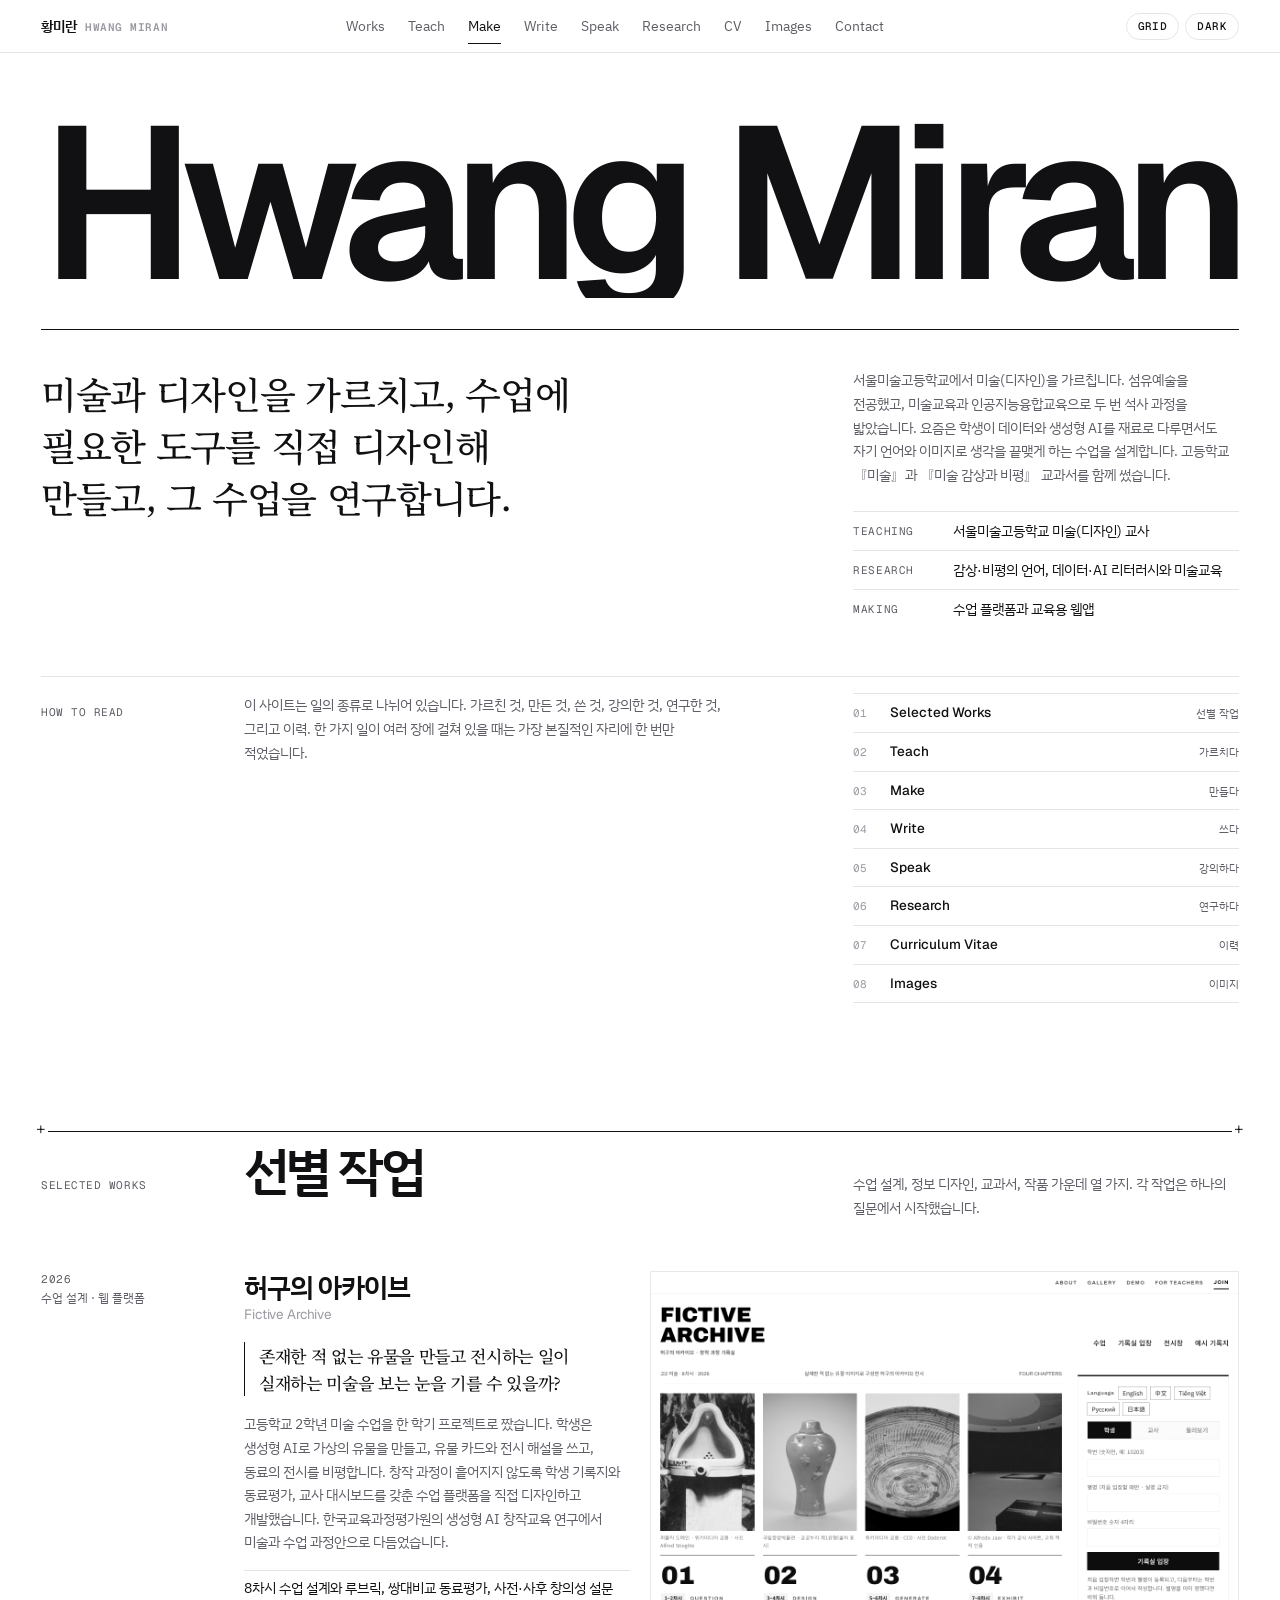
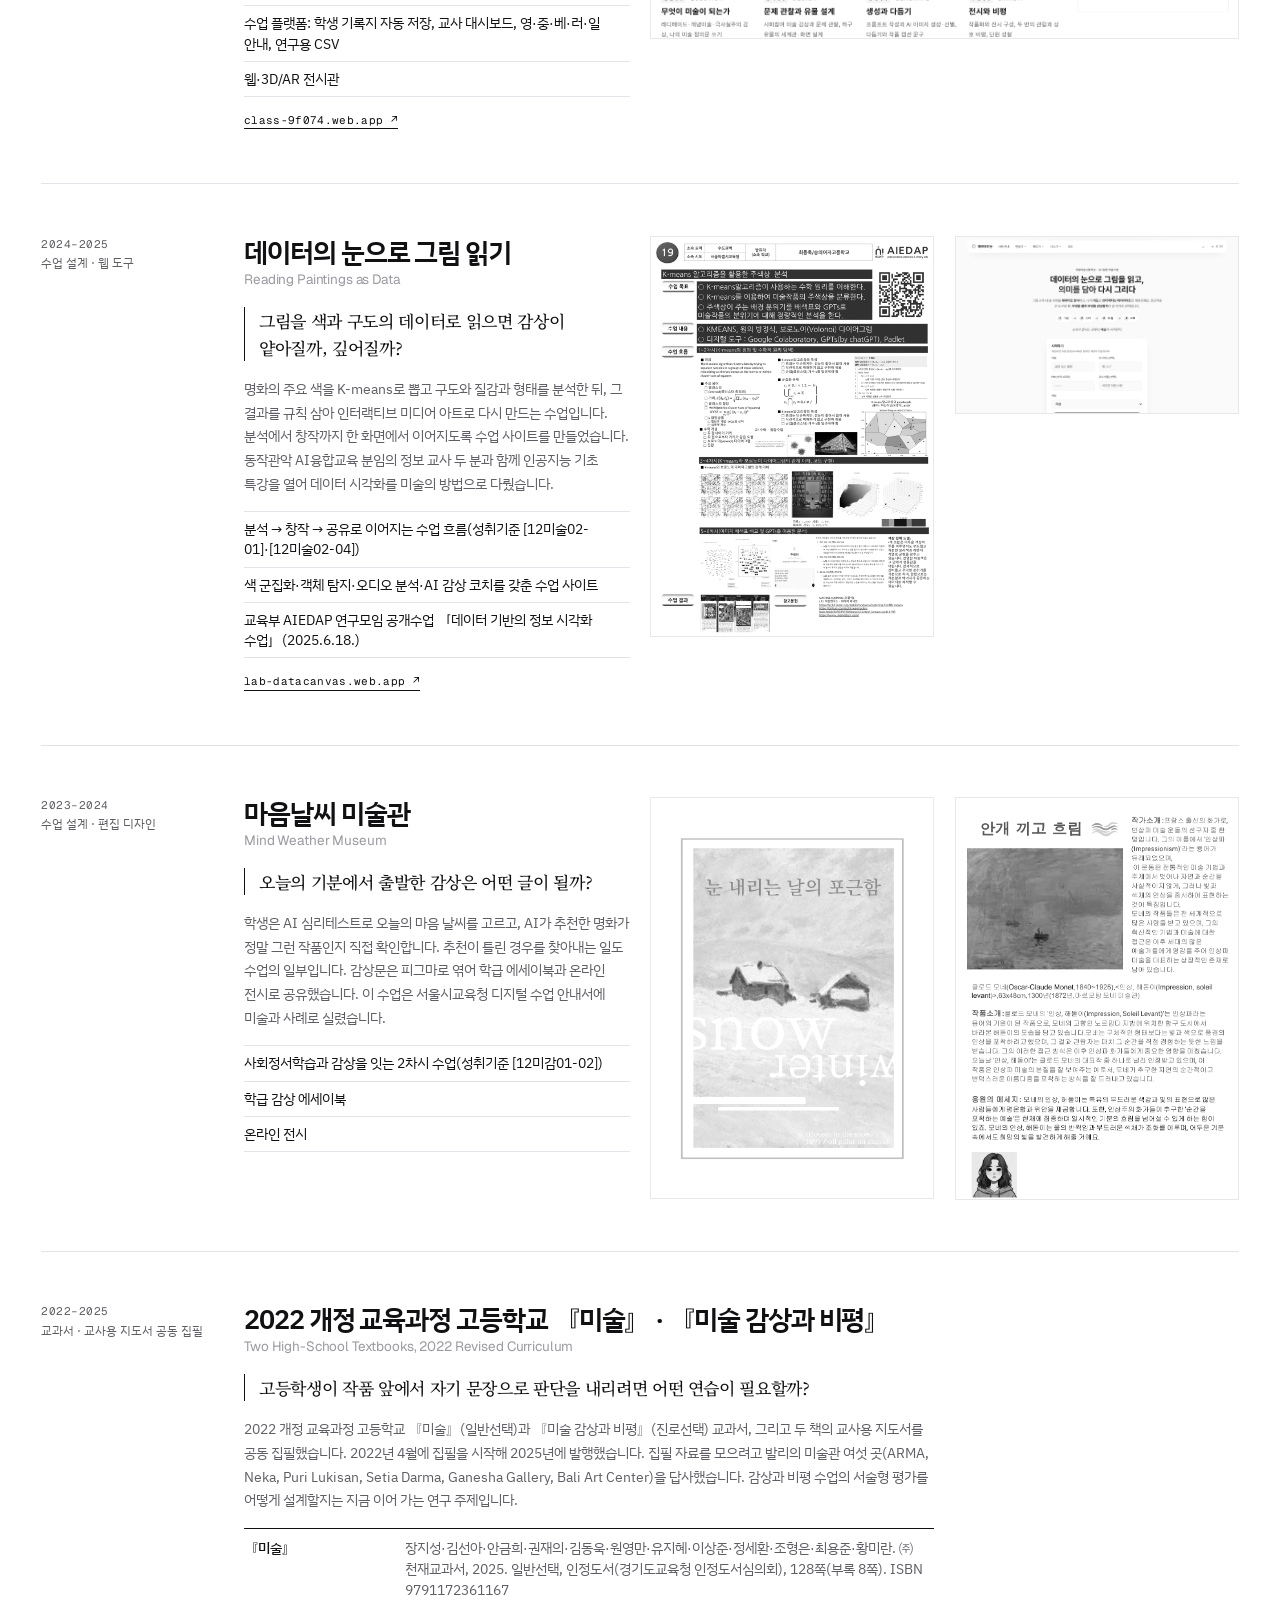
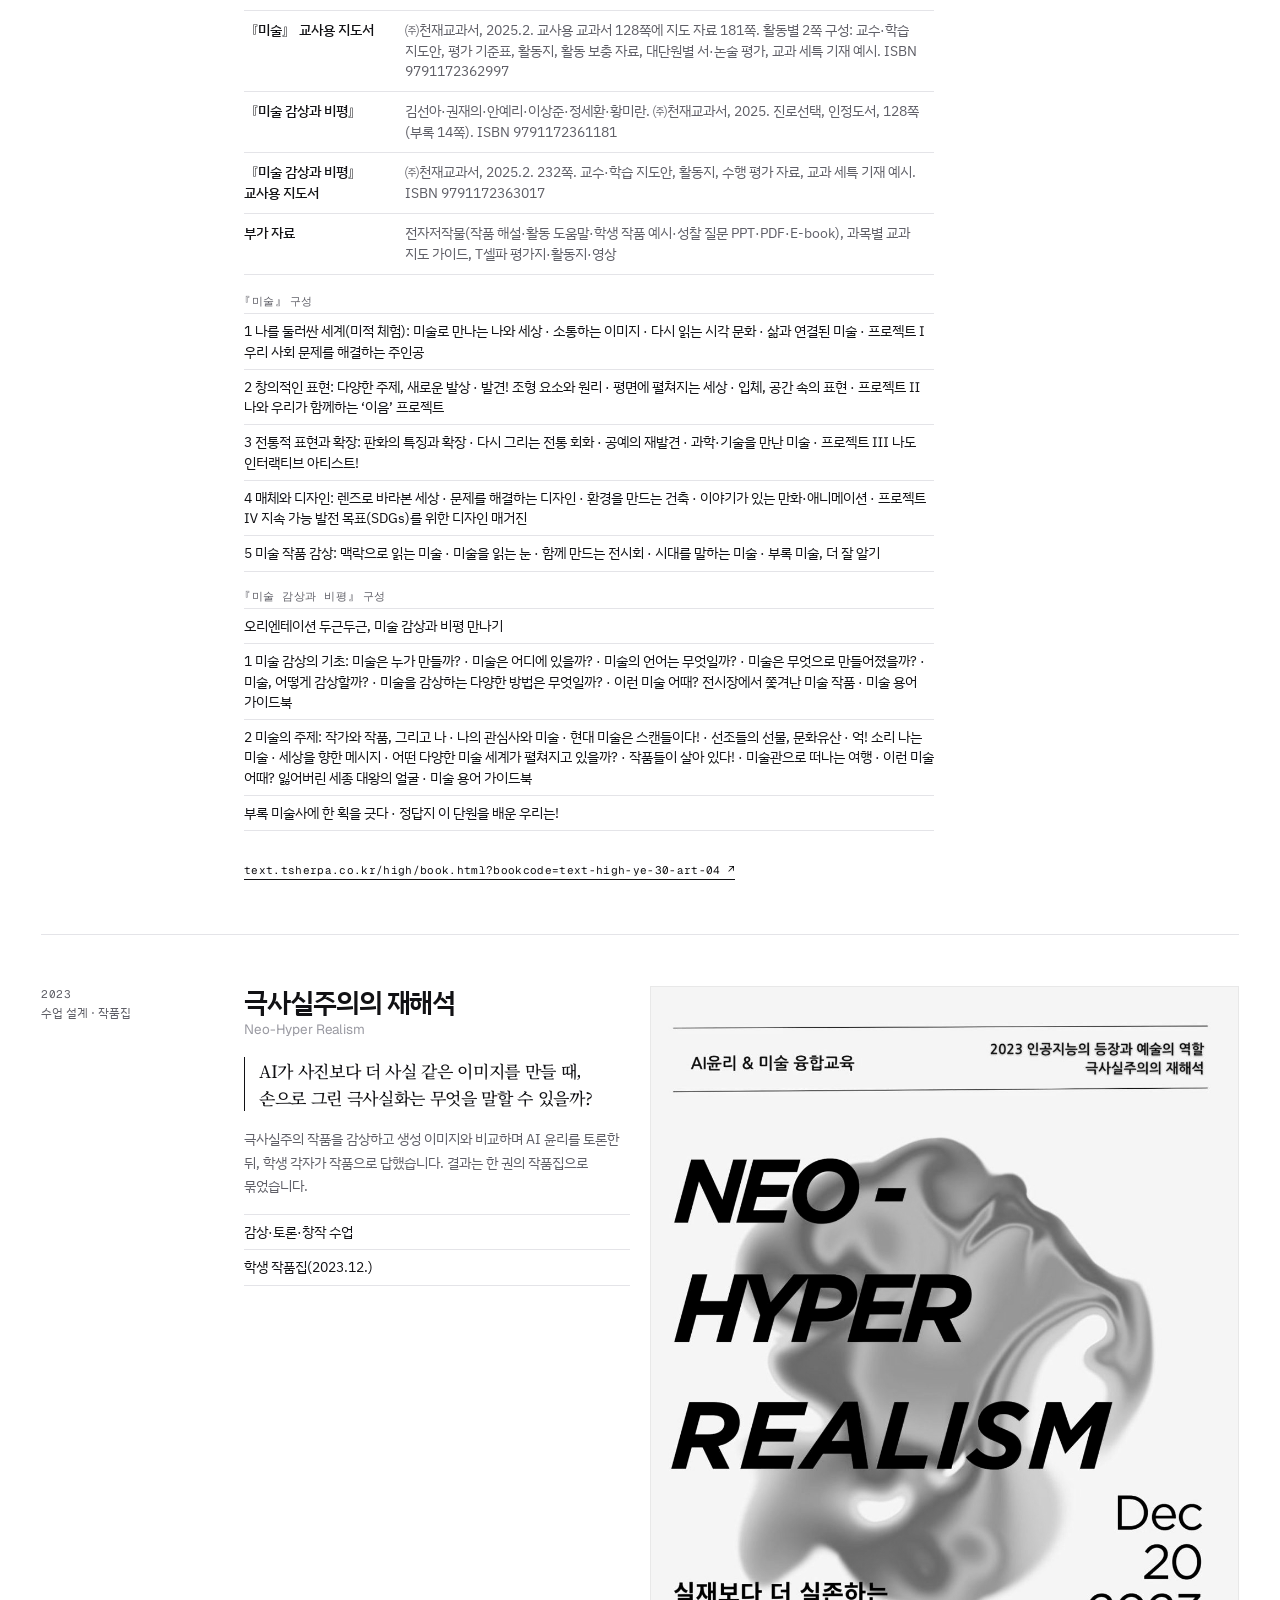
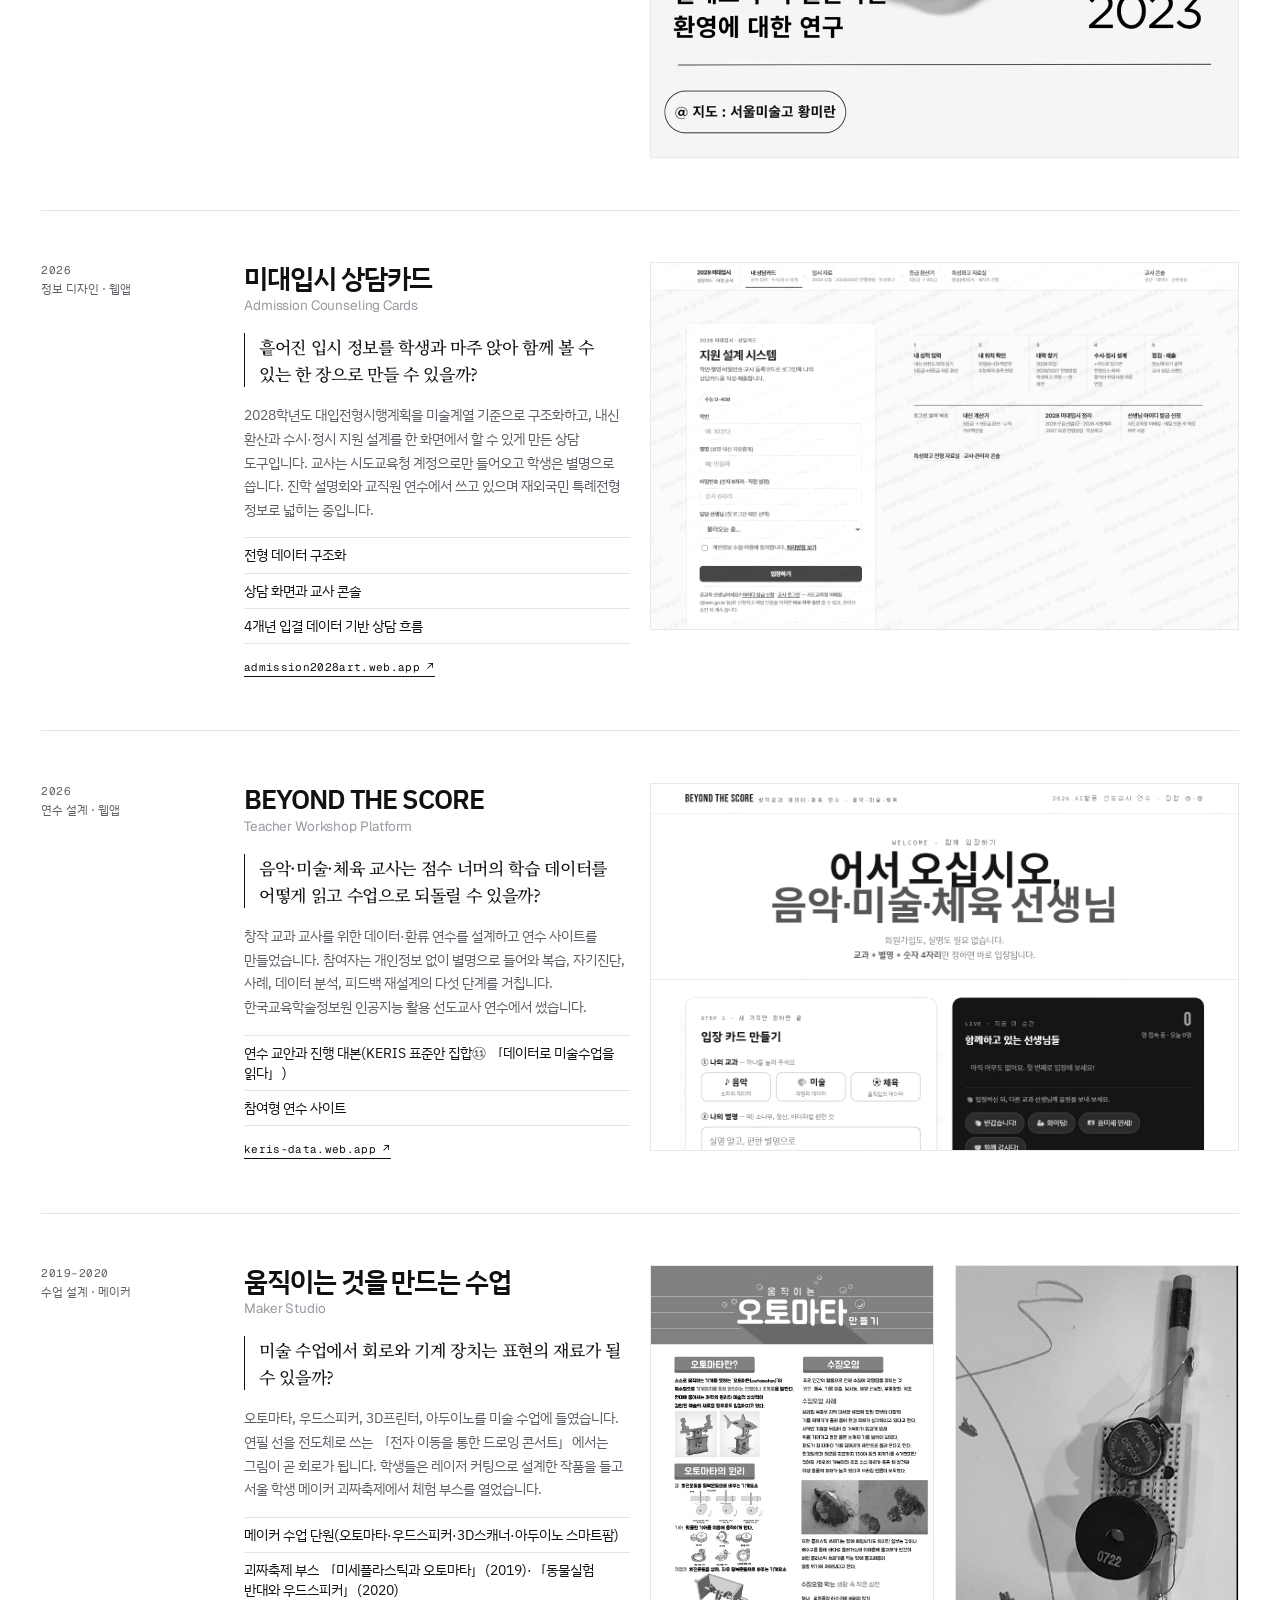
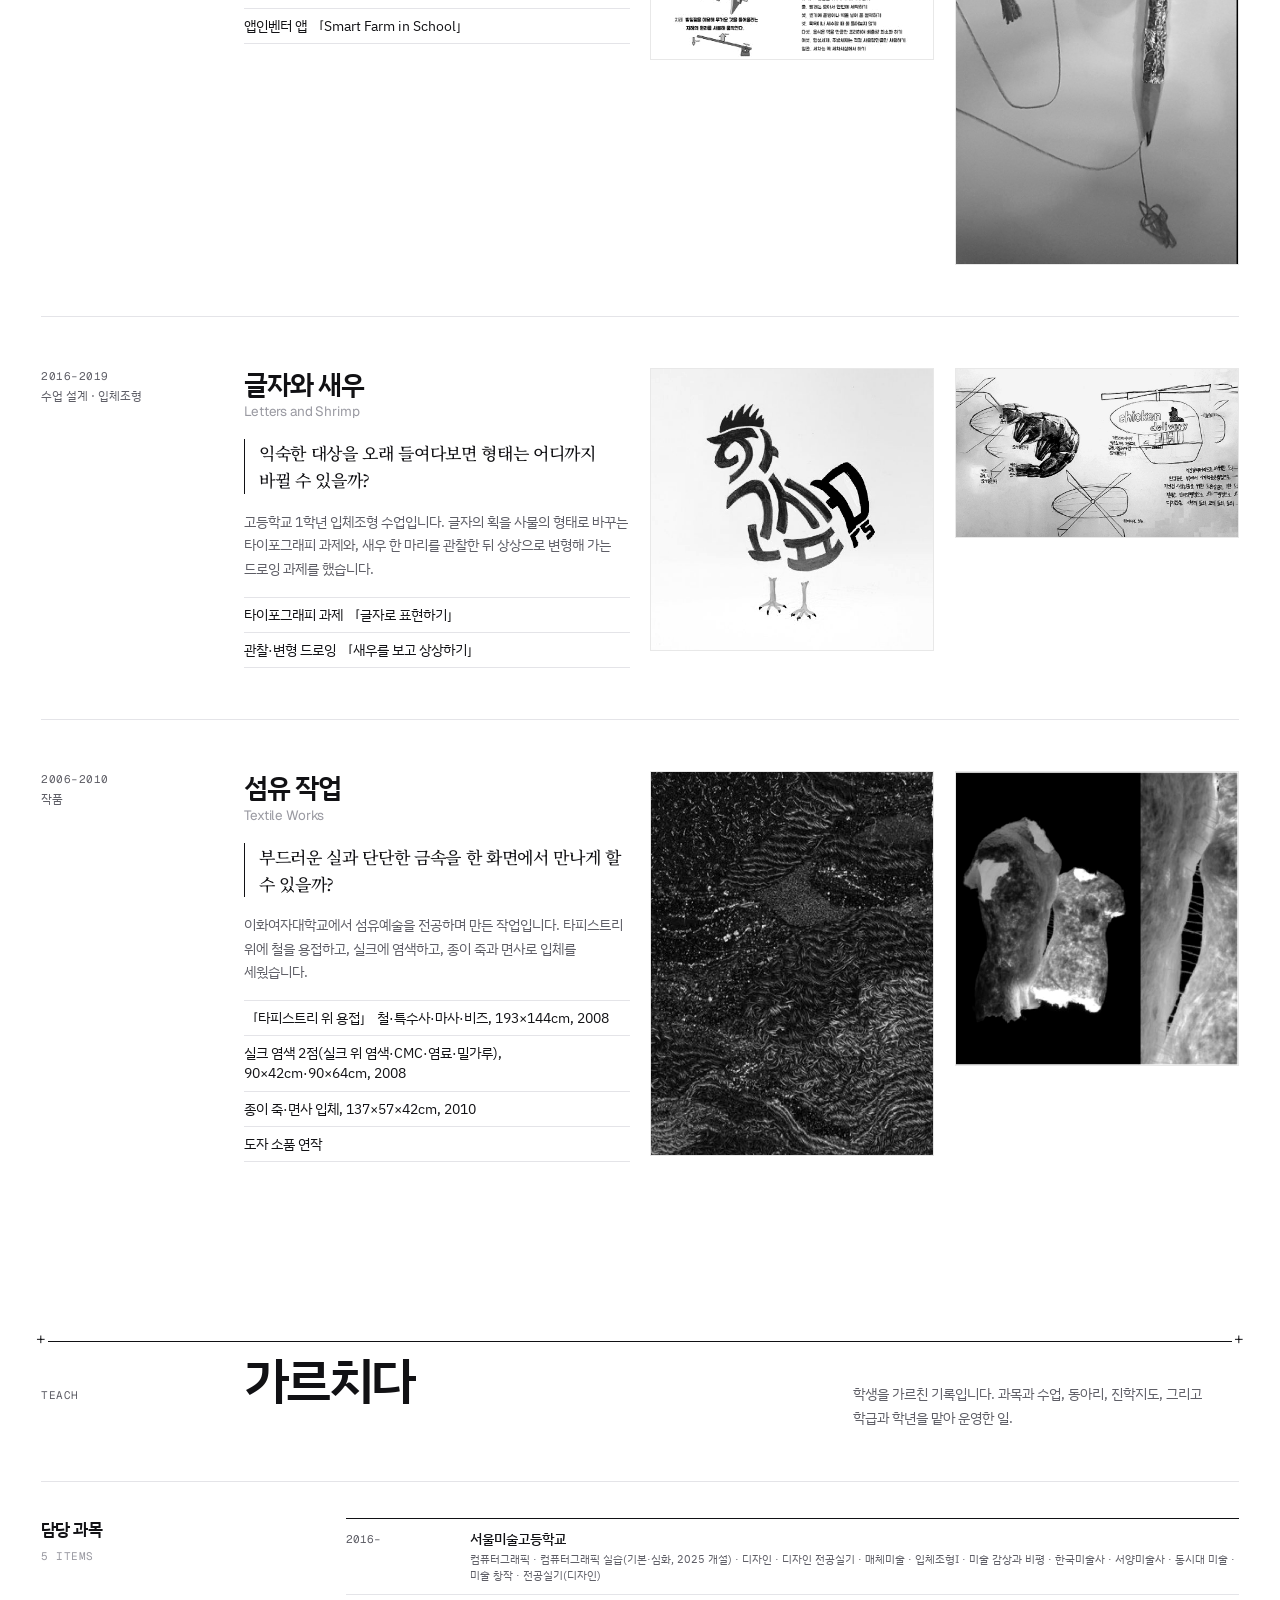
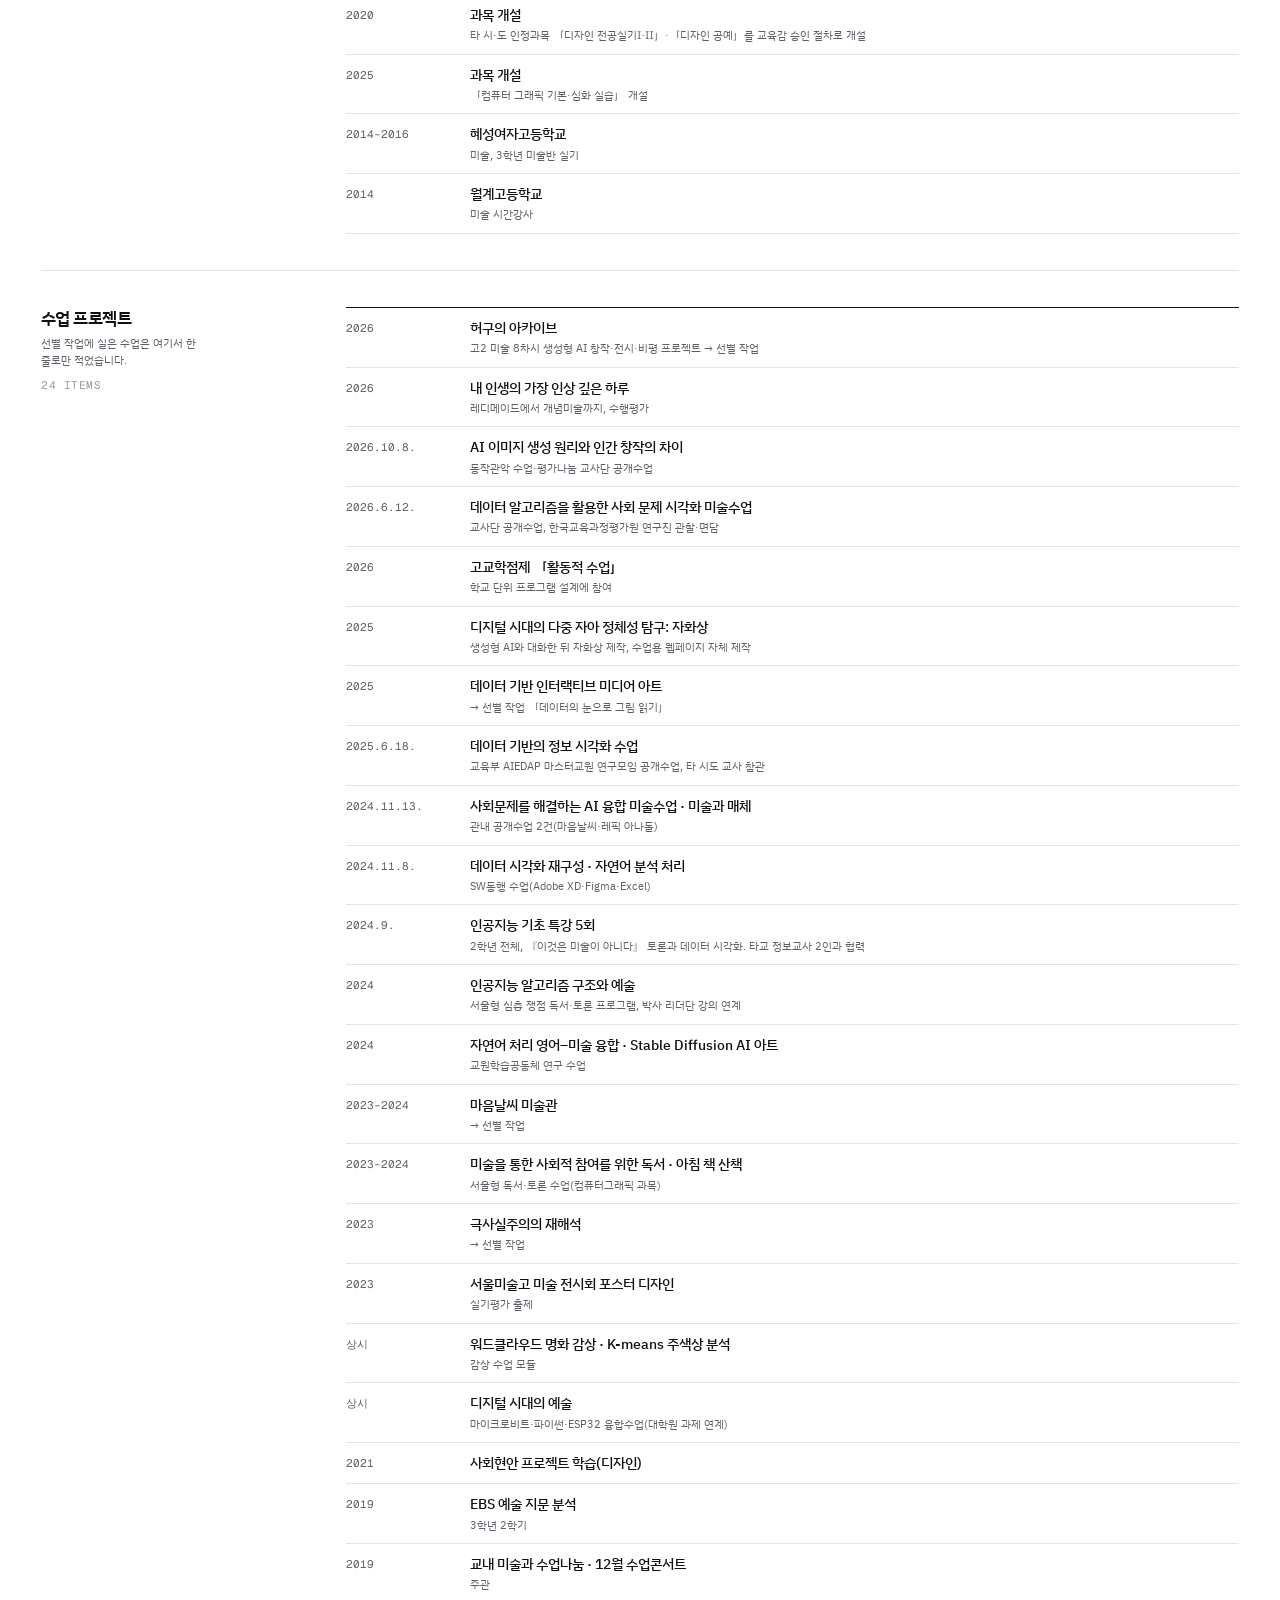
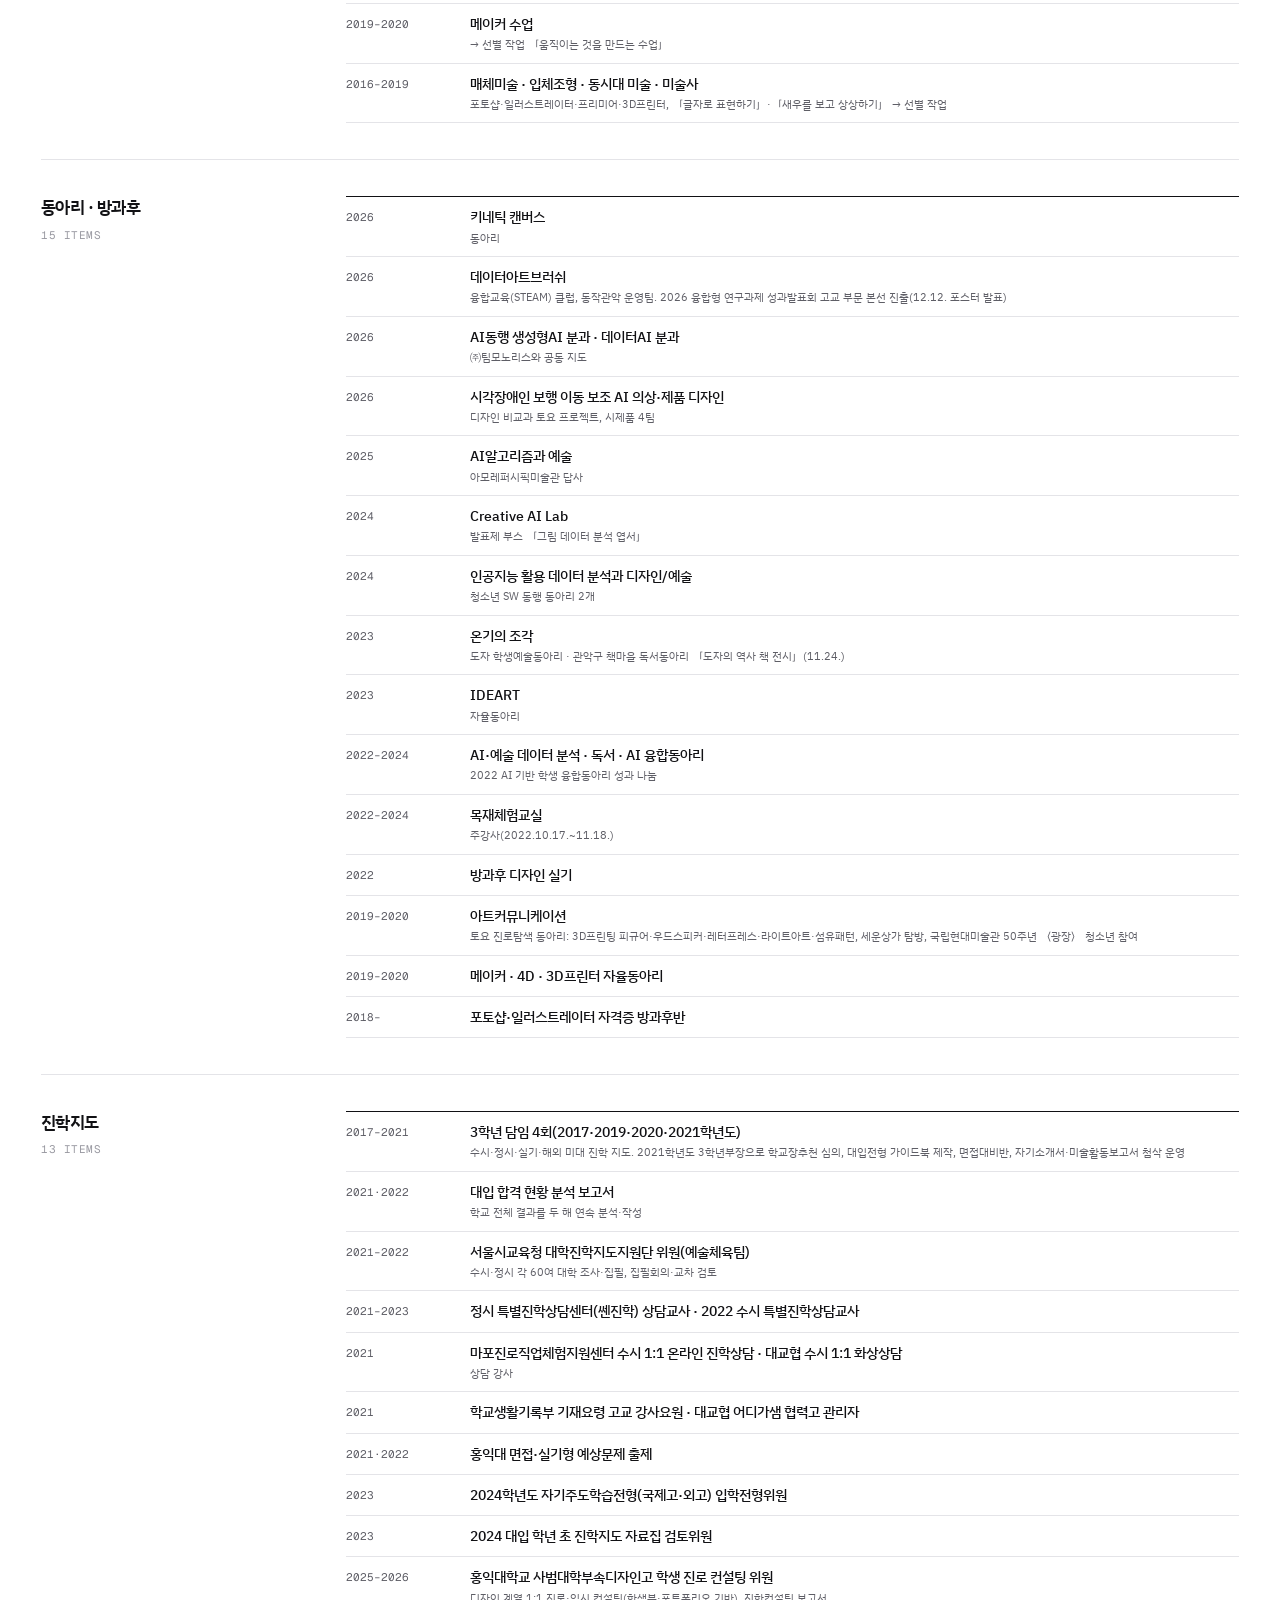
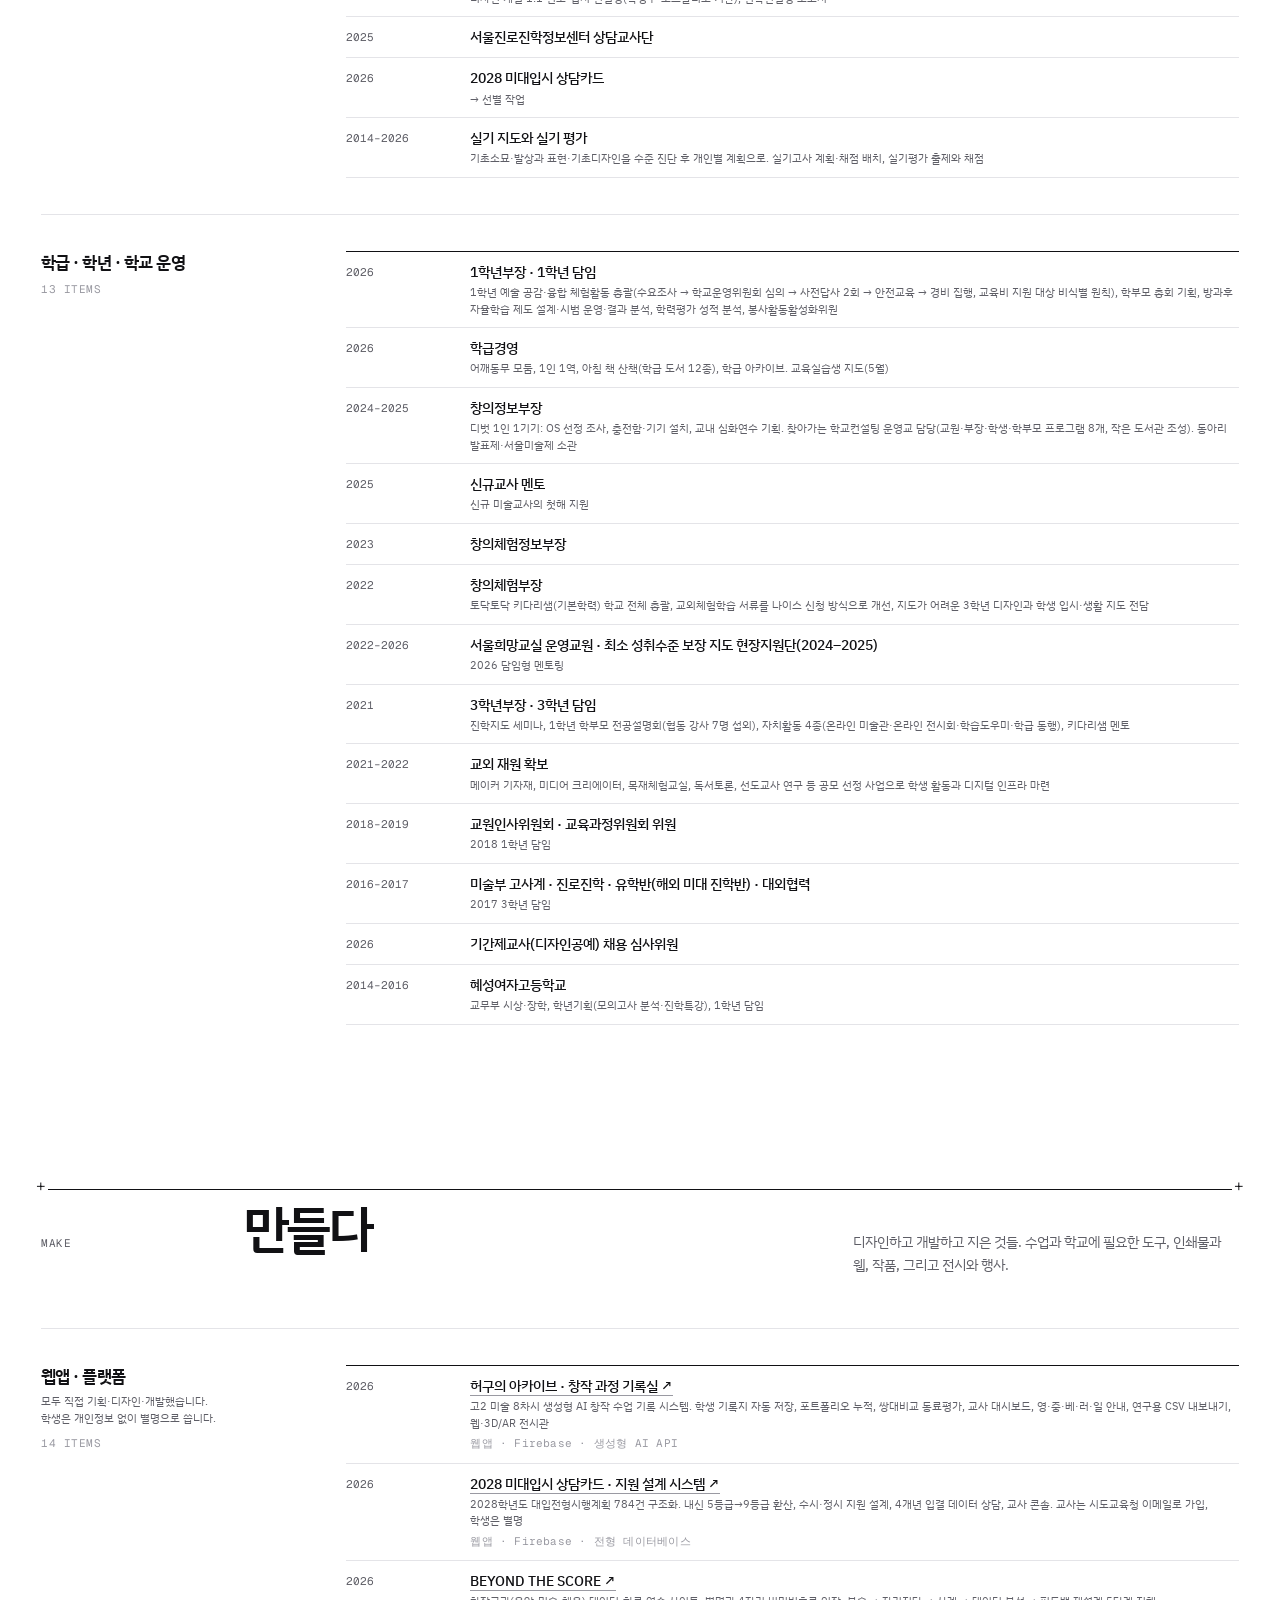
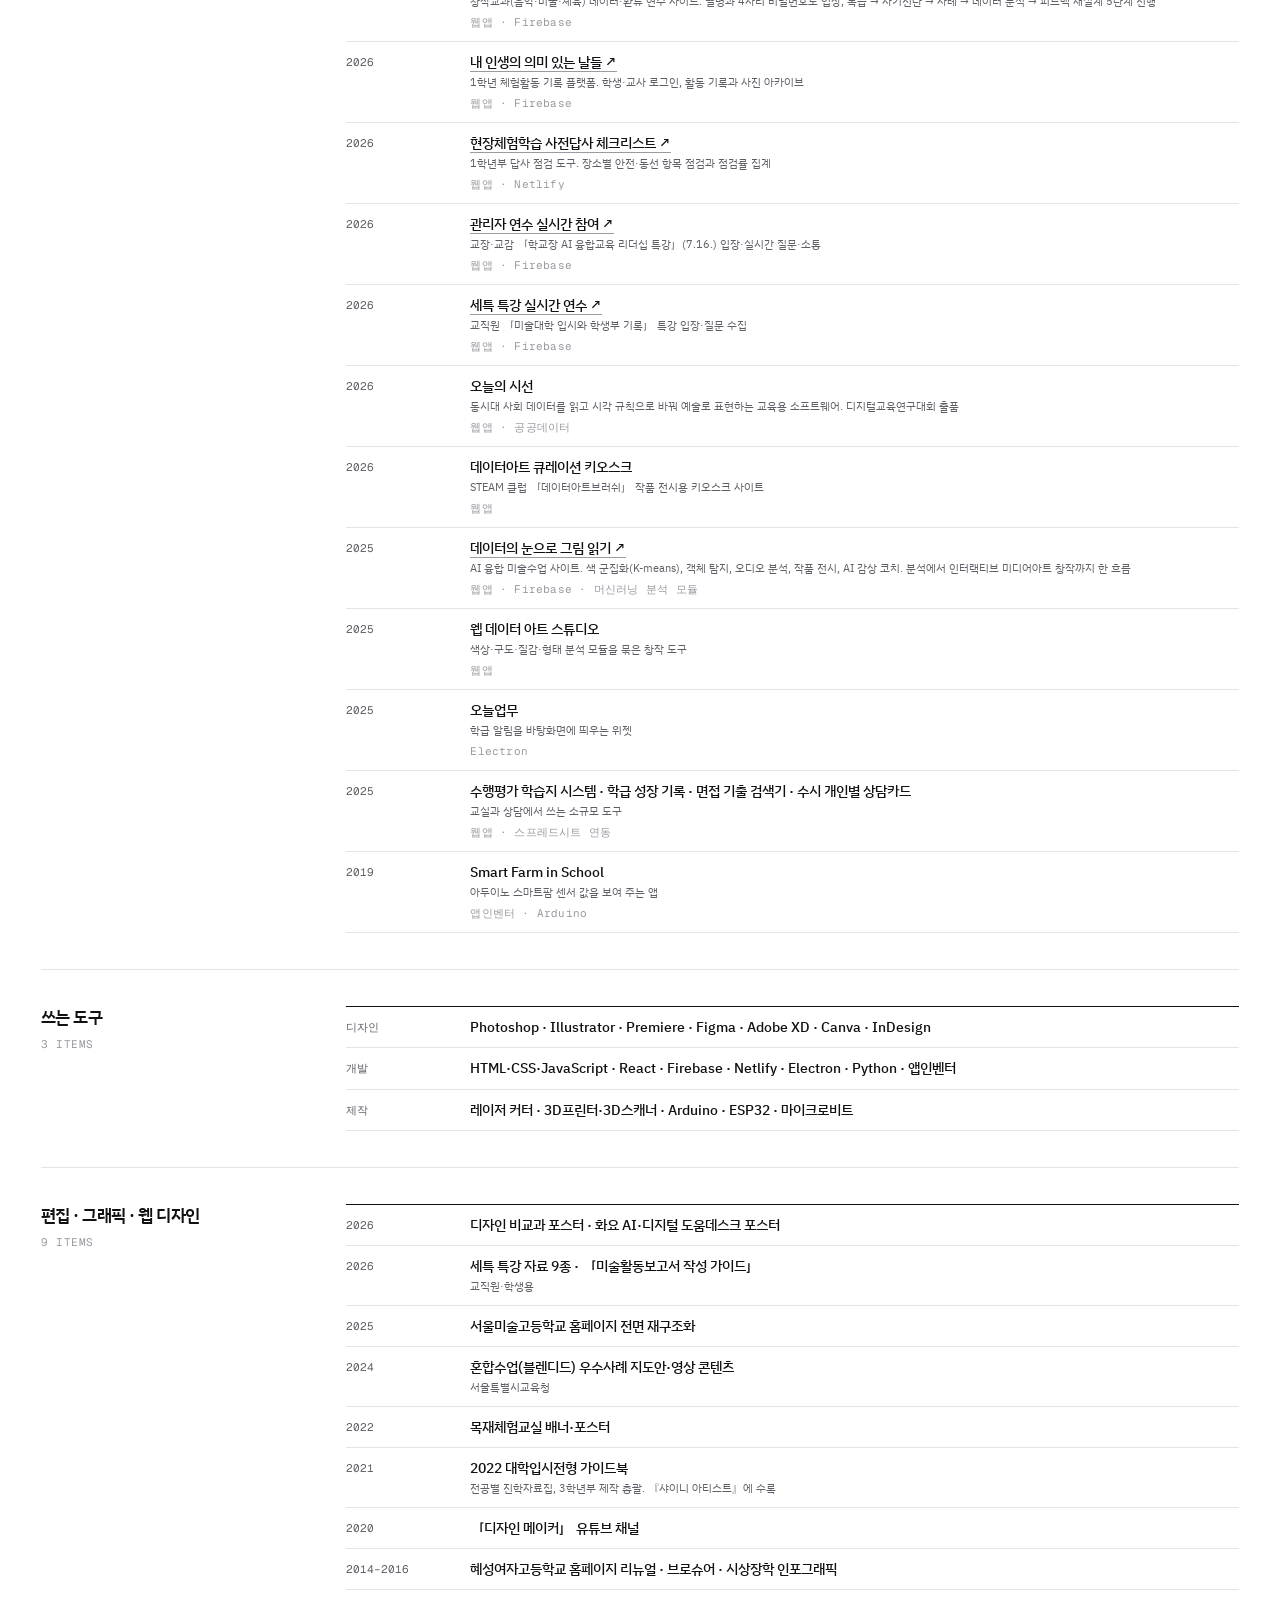
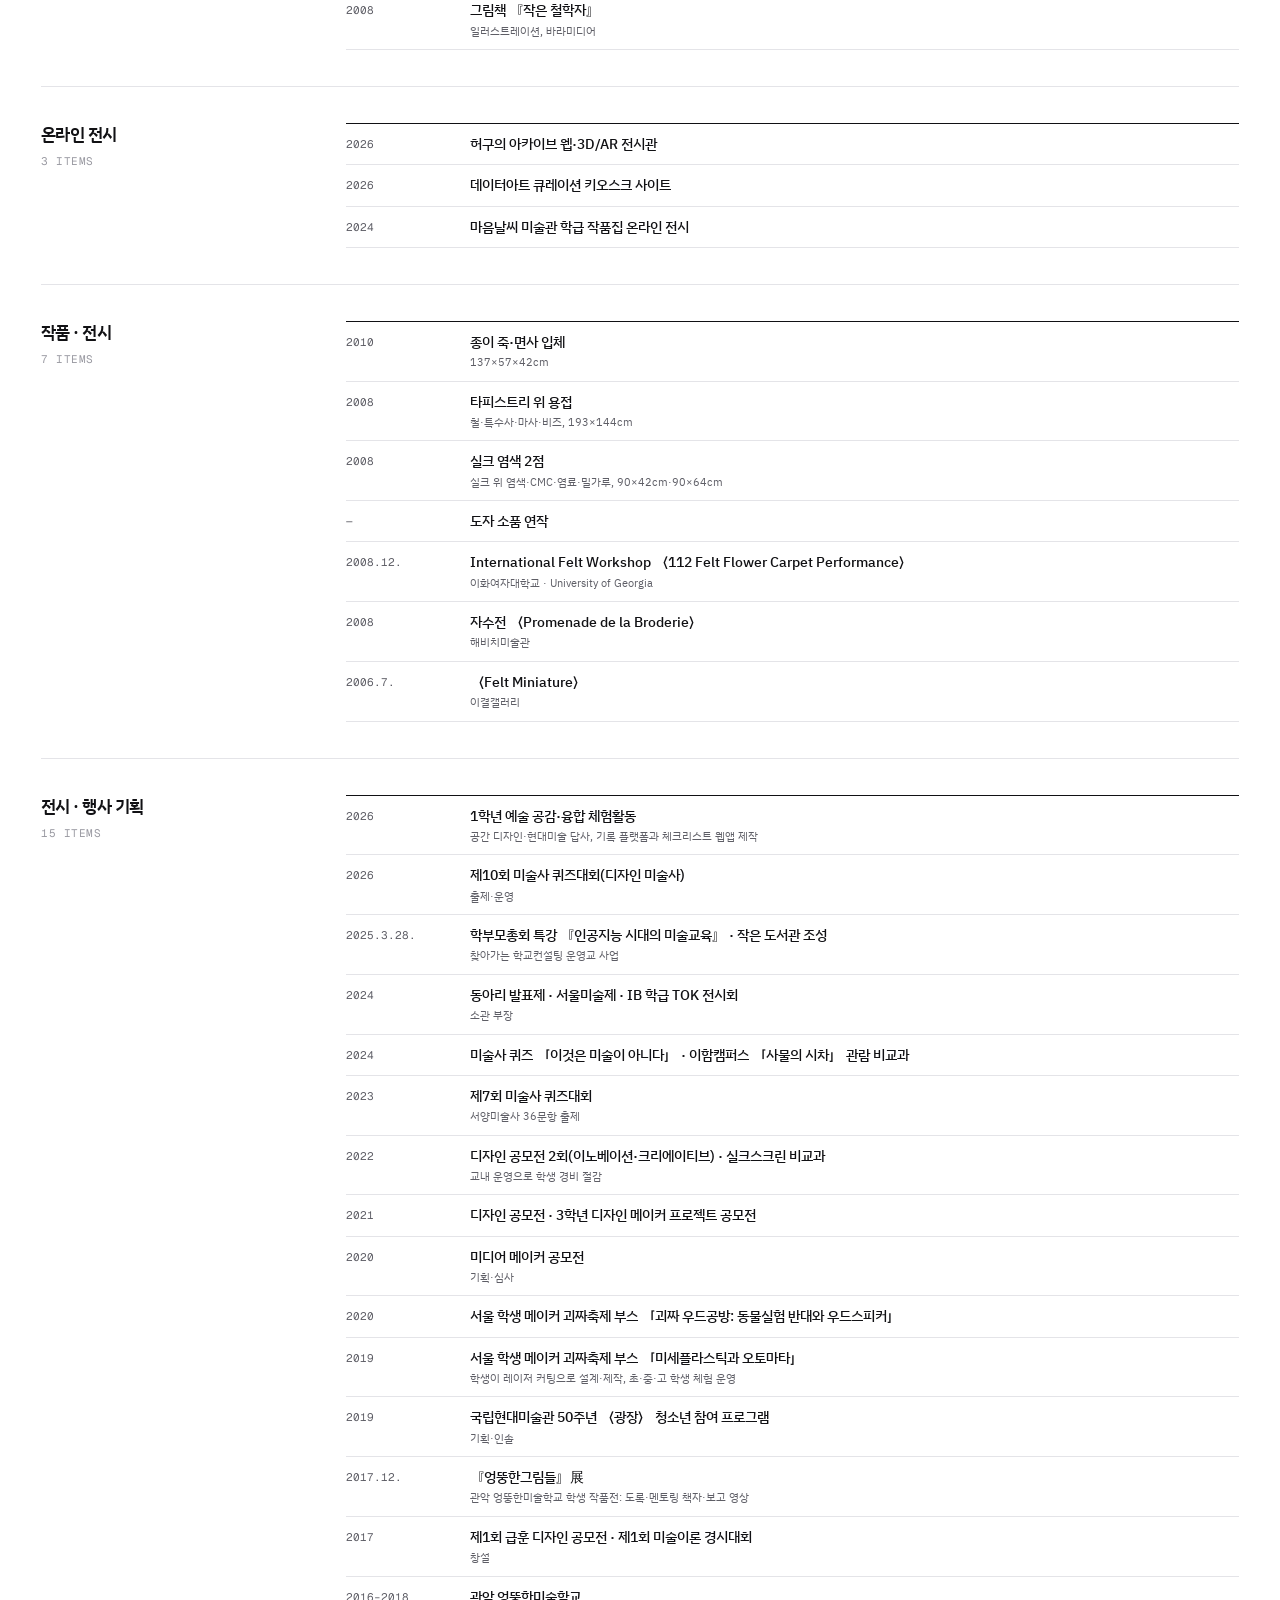
==== index.html @ 5d8d7624 "일의 종류로 분류 체계 재설계, 항목 338건 전수 수록 - 가르치다·만들다·쓰다·강의하다·연구하다·이력 여섯 장, 항목은 한 자리에만 - 교과서·지도서 2종: 저자, 쪽수, IS" ====
<!doctype html>
<html lang="ko">
<head>
<meta charset="utf-8">
<meta name="viewport" content="width=device-width, initial-scale=1, viewport-fit=cover">
<title>황미란 Hwang Miran</title>
<meta name="description" content="황미란. 미술·디자인 교육자, 디자이너, 연구자. 가르친 것, 만든 것, 쓴 것, 강의한 것, 연구한 것의 기록.">
<meta property="og:title" content="황미란 Hwang Miran">
<meta property="og:description" content="미술과 디자인을 가르치고, 수업에 필요한 도구를 만들고, 그 수업을 연구합니다.">
<meta property="og:type" content="website">
<link rel="icon" href="data:image/svg+xml,%3Csvg xmlns='http://www.w3.org/2000/svg' viewBox='0 0 64 64'%3E%3Crect width='64' height='64' fill='%23111114'/%3E%3Cpath d='M0 21.3h64M0 42.6h64M21.3 0v64M42.6 0v64' stroke='%23fff' stroke-width='1'/%3E%3Crect x='21.3' y='21.3' width='21.3' height='21.3' fill='%23fff'/%3E%3C/svg%3E">
<link rel="preconnect" href="https://fonts.googleapis.com">
<link rel="preconnect" href="https://fonts.gstatic.com" crossorigin>
<link rel="stylesheet" href="https://fonts.googleapis.com/css2?family=Geist:wght@400;500;600&family=Geist+Mono:wght@400;500&family=IBM+Plex+Sans+KR:wght@400;500;600;700&family=Noto+Serif+KR:wght@400;500;600&display=swap">
<link rel="stylesheet" href="css/style.css">
</head>
<body>

<div class="overlay" id="overlay" hidden aria-hidden="true"><div class="grid"></div></div>

<header class="top">
  <div class="wrap grid">
    <a class="who" href="#top">황미란 <span class="label">Hwang Miran</span></a>
    <nav id="nav" aria-label="구역">
      <a href="#works">Works</a>
      <a href="#teach">Teach</a>
      <a href="#make">Make</a>
      <a href="#write">Write</a>
      <a href="#speak">Speak</a>
      <a href="#research">Research</a>
      <a href="#life">CV</a>
      <a href="#images">Images</a>
      <a href="#contact">Contact</a>
    </nav>
    <div class="tools">
      <button class="pill grid-btn" id="grid-btn" type="button" aria-pressed="false" title="12단 그리드 보기 (G)">Grid</button>
      <button class="pill" id="theme-btn" type="button">Dark</button>
      <button class="pill menu-btn" id="menu-btn" type="button" aria-expanded="false" aria-controls="nav">Menu</button>
    </div>
  </div>
</header>

<main id="top">
  <section class="hero wrap" aria-label="소개">
    <div class="mega-box"><h1 class="mega" id="mega">Hwang Miran</h1></div>
    <div class="intro grid">
      <p class="lead" id="lead"></p>
      <div class="intro-side">
        <p class="body" id="intro-body"></p>
        <dl class="now" id="now"></dl>
      </div>
    </div>
    <div class="map grid">
      <p class="label" style="grid-column:1/span 2">How to read</p>
      <p class="how" id="how"></p>
      <ol class="toc" id="toc"></ol>
    </div>
  </section>

  <section class="sec wrap" id="works">
    <div class="sec-head grid">
      <span class="idx label">Selected Works</span>
      <h2>선별 작업</h2>
      <p>수업 설계, 정보 디자인, 교과서, 작품 가운데 열 가지. 각 작업은 하나의 질문에서 시작했습니다.</p>
    </div>
    <div class="projects" id="projects"></div>
  </section>

  <div id="chapters"></div>

  <section class="sec wrap" id="images">
    <div class="sec-head grid">
      <span class="idx label">Images</span>
      <h2>이미지</h2>
      <p>평소에는 흑백으로 보이고, 마우스를 올리면 원래 색이 나옵니다. 학생 얼굴과 이름이 드러난 사진은 싣지 않았습니다.</p>
    </div>
    <div class="gallery" id="gallery-grid"></div>
  </section>
</main>

<footer class="foot wrap" id="contact">
  <div class="grid">
    <span class="label" style="grid-column:1/-1">Contact</span>
    <p class="big"><button class="copy" type="button" data-email title="눌러서 주소 복사"></button></p>
    <div class="c1"><span class="label">Elsewhere</span><br><a class="ul" id="gh" href="https://github.com/miran-artcode" target="_blank" rel="noopener">GitHub ↗</a></div>
    <div class="c2"><span class="label">Based in</span><br>Seoul, Korea · <span class="clock" id="clock"></span></div>
    <div class="c3"><span class="label">Updated</span><br><span id="updated"></span></div>
  </div>
</footer>

<div class="toast" id="toast" role="status"></div>

<script src="js/data.js"></script>
<script src="js/main.js"></script>
</body>
</html>
---- css/style.css ----
/* 황미란 — Educator · Designer · Researcher
   Layout: 12단 그리드 위에 거대한 워드마크, 질문으로 시작하는 작업 사례, 헤어라인 목록.
   흑백만 쓴다. 색은 사진에만 있고, 사진도 평소엔 회색조로 둔다. 숫자를 크게 쓰지 않는다. */
:root {
  --bg: #ffffff;
  --ink: #111114;
  --ink-2: #5e5e66;
  --ink-3: #9a9aa2;
  --line: #e4e4e8;
  --wash: #f4f4f5;

  --f-display: "Geist", "IBM Plex Sans KR", system-ui, sans-serif;
  --f-sans: "IBM Plex Sans KR", "Geist", "Apple SD Gothic Neo", "Malgun Gothic", sans-serif;
  --f-serif: "Noto Serif KR", "Nanum Myeongjo", Georgia, serif;
  --f-mono: "Geist Mono", ui-monospace, monospace;

  --margin: clamp(16px, 3.2vw, 48px);
  --gutter: clamp(12px, 1.6vw, 24px);
  --cols: 12;

  --t-xs: 11px;
  --t-sm: 13.5px;
  --t-base: 15.5px;
  --t-md: clamp(17px, 1.3vw, 19px);
  --t-lg: clamp(22px, 2.1vw, 30px);
  --t-xl: clamp(30px, 4vw, 58px);
  color-scheme: light;
}
@media (prefers-color-scheme: dark) {
  :root:not([data-theme="light"]) {
    --bg: #0d0d0f; --ink: #f1f1f3; --ink-2: #a3a3ab; --ink-3: #6c6c74; --line: #2a2a2f; --wash: #17171a;
    color-scheme: dark;
  }
}
:root[data-theme="dark"] {
  --bg: #0d0d0f; --ink: #f1f1f3; --ink-2: #a3a3ab; --ink-3: #6c6c74; --line: #2a2a2f; --wash: #17171a;
  color-scheme: dark;
}

*, *::before, *::after { box-sizing: border-box; }
html { scroll-behavior: smooth; scroll-padding-top: 64px; -webkit-text-size-adjust: 100%; }
body {
  margin: 0; background: var(--bg); color: var(--ink);
  font-family: var(--f-sans); font-size: var(--t-base); line-height: 1.75;
  word-break: keep-all; overflow-wrap: break-word;
  -webkit-font-smoothing: antialiased; text-rendering: optimizeLegibility;
}
img { max-width: 100%; display: block; }
a { color: inherit; text-decoration: none; }
a:focus-visible, button:focus-visible { outline: 2px solid var(--ink); outline-offset: 3px; }
::selection { background: var(--ink); color: var(--bg); }
@media (prefers-reduced-motion: reduce) { html { scroll-behavior: auto; } * { transition: none !important; } }

/* ── grid ─────────────────────────────── */
.wrap { padding-inline: var(--margin); max-width: 1920px; margin-inline: auto; }
.grid { display: grid; grid-template-columns: repeat(var(--cols), minmax(0, 1fr)); column-gap: var(--gutter); }
.grid > * { min-width: 0; }
.overlay { position: fixed; inset: 0; z-index: 90; pointer-events: none; padding-inline: var(--margin); max-width: 1920px; margin-inline: auto; }
.overlay .grid { height: 100%; }
.overlay .grid span { background: color-mix(in srgb, var(--ink) 5%, transparent); border-inline: 1px solid color-mix(in srgb, var(--ink) 14%, transparent); }

.label { font-family: var(--f-mono); font-size: var(--t-xs); letter-spacing: .05em; text-transform: uppercase; color: var(--ink-2); line-height: 1.5; }
a.ul { border-bottom: 1px solid var(--ink-3); }
a.ul:hover { border-color: var(--ink); }

/* ── header ───────────────────────────── */
.top { position: sticky; top: env(safe-area-inset-top, 0px); z-index: 50; background: color-mix(in srgb, var(--bg) 90%, transparent); backdrop-filter: blur(10px); -webkit-backdrop-filter: blur(10px); border-bottom: 1px solid var(--line); }
.top .grid { align-items: center; min-height: 52px; }
.top .who { grid-column: 1 / span 3; font-weight: 600; font-size: var(--t-sm); display: flex; gap: .6em; align-items: baseline; }
.top .who .label { color: var(--ink-3); }
.top nav { grid-column: 4 / span 7; display: flex; gap: clamp(12px, 1.8vw, 28px); flex-wrap: wrap; font-size: var(--t-sm); }
.top nav a { color: var(--ink-2); position: relative; padding-block: 4px; }
.top nav a:hover, .top nav a.on { color: var(--ink); }
.top nav a.on::after { content: ""; position: absolute; left: 0; right: 0; bottom: -2px; height: 1px; background: var(--ink); }
.top .tools { grid-column: 11 / span 2; display: flex; justify-content: flex-end; gap: 6px; }
.pill { font: 500 var(--t-xs)/1 var(--f-mono); letter-spacing: .04em; text-transform: uppercase; border: 1px solid var(--line); background: transparent; color: var(--ink); border-radius: 999px; padding: 7px 11px; cursor: pointer; white-space: nowrap; transition: border-color .2s, background .2s, color .2s; }
.pill:hover { border-color: var(--ink); }
.pill[aria-pressed="true"] { background: var(--ink); color: var(--bg); border-color: var(--ink); }
.menu-btn { display: none; }

/* ── hero ─────────────────────────────── */
.hero { padding-top: clamp(28px, 5vw, 72px); }
.mega-box { overflow: hidden; }
.mega { font-family: var(--f-display); font-weight: 600; line-height: .8; letter-spacing: -.065em; margin: 0; white-space: nowrap; display: inline-block; padding-bottom: .04em; }
.intro { border-top: 1px solid var(--ink); margin-top: clamp(16px, 2.4vw, 32px); padding-top: clamp(20px, 3vw, 40px); row-gap: 28px; }
.intro .lead { grid-column: 1 / span 7; margin: 0; font: 500 clamp(24px, 2.9vw, 44px)/1.4 var(--f-serif); letter-spacing: -.035em; text-wrap: balance; }
.intro-side { grid-column: 9 / span 4; }
.intro .body { margin: 0 0 24px; color: var(--ink-2); font-size: var(--t-sm); }
.now { margin: 0; }
.now div { display: grid; grid-template-columns: 6.5em 1fr; gap: 12px; padding: 9px 0; border-top: 1px solid var(--line); font-size: var(--t-sm); line-height: 1.5; }
.now dt { padding-top: 2px; }
.now dd { margin: 0; }

/* ── section frame ────────────────────── */
.sec { padding-block: clamp(72px, 10vw, 150px) 0; }
.sec-head { position: relative; border-top: 1px solid var(--ink); padding-top: 12px; margin-bottom: clamp(28px, 4vw, 56px); align-items: baseline; row-gap: 8px; }
.sec-head::before, .sec-head::after { content: "+"; position: absolute; top: -.72em; font: 300 16px/1 var(--f-mono); color: var(--ink); background: var(--bg); padding-inline: 2px; }
.sec-head::before { left: -7px; } .sec-head::after { right: -7px; }
.sec-head .idx { grid-column: 1 / span 2; }
.sec-head h2 { grid-column: 3 / span 5; margin: 0; font: 600 var(--t-xl)/1.05 var(--f-sans); letter-spacing: -.05em; }
.sec-head p { grid-column: 9 / span 4; margin: 0; color: var(--ink-2); font-size: var(--t-sm); }

/* ── projects ─────────────────────────── */
.proj { padding-block: clamp(28px, 4vw, 56px); border-top: 1px solid var(--line); row-gap: 20px; align-items: start; }
.proj:first-child { border-top: 0; padding-top: 0; }
.proj .meta { grid-column: 1 / span 2; display: flex; flex-direction: column; gap: 2px; }
.proj .txt { grid-column: 3 / span 4; }
.proj .pics { grid-column: 7 / span 6; display: grid; gap: var(--gutter); }
.proj .pics.n2 { grid-template-columns: 1fr 1fr; align-items: start; }
.proj.no-img .txt { grid-column: 3 / span 7; }
.proj h3 { margin: 0; font: 600 var(--t-lg)/1.2 var(--f-sans); letter-spacing: -.04em; text-wrap: balance; }
.proj .en { margin: 2px 0 18px; font: 400 var(--t-sm)/1.4 var(--f-display); color: var(--ink-3); letter-spacing: -.01em; }
.proj .q { margin: 0 0 16px; font: 500 var(--t-md)/1.6 var(--f-serif); letter-spacing: -.02em; padding-left: 14px; border-left: 1px solid var(--ink); }
.proj .d { margin: 0 0 16px; font-size: var(--t-sm); color: var(--ink-2); }
.made { list-style: none; margin: 0; padding: 0; }
.made li { font-size: var(--t-sm); line-height: 1.5; padding: 7px 0; border-top: 1px solid var(--line); }
.made li:last-child { border-bottom: 1px solid var(--line); }
.ext { display: inline-block; margin-top: 16px; font: var(--t-xs)/1.4 var(--f-mono); letter-spacing: .03em; border-bottom: 1px solid var(--ink); }
.ext:hover { opacity: .6; }
.proj figure, .gallery figure { margin: 0; }
.proj img { width: 100%; border: 1px solid var(--line); filter: grayscale(1) contrast(1.04); transition: filter .4s; }
.proj figure:hover img, .gallery figure:hover img { filter: none; }

/* ── archive ──────────────────────────── */
.arch { list-style: none; margin: 0; padding: 0; border-top: 1px solid var(--ink); }
.arch li { padding: 13px 0; border-bottom: 1px solid var(--line); align-items: baseline; }
.arch .y { grid-column: 1 / span 2; }
.arch .t { grid-column: 3 / span 5; font-weight: 500; letter-spacing: -.02em; line-height: 1.45; }
.arch .k { grid-column: 8 / span 5; color: var(--ink-2); font-size: var(--t-sm); line-height: 1.45; }

/* ── research threads ─────────────────── */
.threads-wrap { overflow-x: auto; -webkit-overflow-scrolling: touch; }
.threads { min-width: 640px; border-top: 1px solid var(--line); border-bottom: 1px solid var(--line); padding-block: 4px 18px;
  background-image: repeating-linear-gradient(to right, var(--line) 0 1px, transparent 1px calc(100% / 19)); }
.tg-years, .tg-row { display: grid; grid-template-columns: repeat(var(--n), minmax(0, 1fr)); }
.tg-years span { font: var(--t-xs)/1 var(--f-mono); color: var(--ink-3); padding: 8px 0 14px 4px; }
.tg-row { margin-top: 10px; }
.tg-bar { position: relative; height: 34px; border: 0; padding: 0 0 0 10px; cursor: pointer; text-align: left; background: transparent; color: var(--ink); font: 500 var(--t-sm)/34px var(--f-sans); letter-spacing: -.02em; white-space: nowrap; }
.tg-bar::before { content: ""; position: absolute; left: 0; right: 0; top: 50%; height: 1px; background: var(--ink); }
.tg-bar::after { content: ""; position: absolute; left: 0; top: calc(50% - 4px); width: 9px; height: 9px; border-radius: 50%; background: var(--ink); }
.tg-name { position: relative; background: var(--bg); padding: 0 8px; margin-left: 4px; }
.tg-bar:hover::before { height: 3px; top: calc(50% - 1px); }
.thread-tip { min-height: 1.6em; margin: 12px 0 0; font-size: var(--t-sm); color: var(--ink-2); }

/* ── blocks & lists ───────────────────── */
.cols { row-gap: clamp(36px, 5vw, 64px); margin-top: clamp(40px, 5vw, 72px); }
.block { grid-column: span 6; }
.block.third { grid-column: span 4; }
.block.two-third { grid-column: span 8; }
.block h3 { margin: 0 0 4px; font-size: var(--t-md); letter-spacing: -.02em; border-bottom: 1px solid var(--ink); padding-bottom: 8px; }
.plain, .ledger, .pubs { list-style: none; margin: 0; padding: 0; }
.plain li { padding: 10px 0; border-bottom: 1px solid var(--line); font-size: var(--t-sm); line-height: 1.5; }
.plain b { font-weight: 500; display: block; }
.plain small { display: block; color: var(--ink-2); font-size: var(--t-xs); margin-top: 3px; }
.ledger li { display: grid; grid-template-columns: 6.4em minmax(0, 1fr); gap: 0 14px; padding: 10px 0; border-bottom: 1px solid var(--line); font-size: var(--t-sm); line-height: 1.5; }
.ledger .d { font: var(--t-xs)/1.5 var(--f-mono); color: var(--ink-2); padding-top: 2px; font-variant-numeric: tabular-nums; }
.ledger b { font-weight: 500; }
.ledger small { display: block; color: var(--ink-2); font-size: var(--t-xs); margin-top: 2px; line-height: 1.5; }
.pubs li { display: grid; grid-template-columns: 4em minmax(0, 1fr); gap: 0 14px; padding: 14px 0; border-bottom: 1px solid var(--line); }
.pubs .y { padding-top: 4px; }
.pubs .w { display: flex; flex-direction: column; gap: 3px; }
.pubs .k { color: var(--ink-3); }
.pubs .ti { font: 500 clamp(15.5px, 1.25vw, 18px)/1.5 var(--f-serif); letter-spacing: -.02em; }
.pubs .by { color: var(--ink-2); font-size: var(--t-xs); line-height: 1.55; }

/* teaching approach */
.approach { display: grid; grid-template-columns: repeat(4, minmax(0, 1fr)); gap: var(--gutter); }
.approach article { border-top: 1px solid var(--ink); padding-top: 12px; }
.approach h3 { margin: 0 0 8px; font: 500 var(--t-md)/1.4 var(--f-serif); letter-spacing: -.02em; }
.approach p { margin: 0; font-size: var(--t-sm); color: var(--ink-2); }

/* gallery */
.gallery { columns: 4 220px; column-gap: var(--gutter); }
.gallery figure { break-inside: avoid; margin-bottom: var(--gutter); }
.gallery img { width: 100%; border: 1px solid var(--line); filter: grayscale(1); transition: filter .4s; }
.gallery figcaption { font-size: var(--t-xs); color: var(--ink-2); padding-top: 6px; line-height: 1.5; }

/* ── footer ───────────────────────────── */
.foot { margin-top: clamp(96px, 12vw, 180px); border-top: 1px solid var(--ink); padding-block: 18px 32px; }
.foot .big { grid-column: 1 / -1; margin: 14px 0 32px; }
.copy { cursor: pointer; border: 0; background: none; color: inherit; padding: 0; font: 600 clamp(28px, 6.4vw, 112px)/1 var(--f-display); letter-spacing: -.055em; text-align: left; word-break: break-all; }
.copy:hover { text-decoration: underline; text-decoration-thickness: 2px; text-underline-offset: .12em; }
.foot .c1, .foot .c2 { grid-column: span 4; font-size: var(--t-sm); }
.foot .c3 { grid-column: span 4; font-size: var(--t-sm); text-align: right; color: var(--ink-2); }
.clock { font-variant-numeric: tabular-nums; }
.toast { position: fixed; left: 50%; bottom: calc(24px + env(safe-area-inset-bottom, 0px)); transform: translateX(-50%); background: var(--ink); color: var(--bg); padding: 10px 16px; border-radius: 999px; font-size: var(--t-sm); opacity: 0; transition: opacity .25s; pointer-events: none; z-index: 99; }
.toast.on { opacity: 1; }

/* ── responsive ───────────────────────── */
@media (max-width: 1100px) {
  .intro .lead { grid-column: 1 / span 12; }
  .intro-side { grid-column: 1 / span 8; }
  .proj .txt { grid-column: 3 / span 10; }
  .proj .pics { grid-column: 3 / span 10; }
  .approach { grid-template-columns: repeat(2, minmax(0, 1fr)); row-gap: 28px; }
  .block.third, .block.two-third { grid-column: 1 / -1; }
}
@media (max-width: 820px) {
  :root { --cols: 6; }
  .top .who { grid-column: 1 / span 4; }
  .top nav { display: none; grid-column: 1 / -1; flex-direction: column; gap: 0; padding-bottom: 10px; }
  .top nav.open { display: flex; }
  .top nav a { padding: 10px 0; border-top: 1px solid var(--line); font-size: var(--t-md); }
  .top .tools { grid-column: 5 / span 2; grid-row: 1; }
  .menu-btn { display: inline-block; }
  .grid-btn { display: none; }
  .intro-side { grid-column: 1 / -1; }
  .sec-head .idx, .sec-head h2, .sec-head p { grid-column: 1 / -1; }
  .proj .meta { grid-column: 1 / -1; flex-direction: row; gap: 14px; }
  .proj .txt, .proj.no-img .txt, .proj .pics { grid-column: 1 / -1; }
  .arch .y { grid-column: 1 / -1; }
  .arch .t, .arch .k { grid-column: 1 / -1; }
  .block { grid-column: 1 / -1; }
  .foot .c1, .foot .c2, .foot .c3 { grid-column: 1 / -1; text-align: left; margin-bottom: 10px; }
}
@media (max-width: 480px) {
  .approach { grid-template-columns: 1fr; }
  .ledger li { grid-template-columns: 5.4em minmax(0, 1fr); }
}
/* 한글 분류명은 본문 글꼴로 */
.proj .meta .label + .label, .pubs .k { font-family: var(--f-sans); text-transform: none; letter-spacing: 0; font-size: 12px; }

/* ── v4: 읽는 법·차례, 장(章) 레이아웃 ─────────── */
.map { border-top: 1px solid var(--line); margin-top: clamp(28px, 4vw, 48px); padding-top: 16px; row-gap: 12px; }
.map .how { grid-column: 3 / span 5; margin: 0; font-size: var(--t-sm); color: var(--ink-2); }
.toc { grid-column: 9 / span 4; list-style: none; margin: 0; padding: 0; counter-reset: t; }
.toc li { counter-increment: t; border-top: 1px solid var(--line); }
.toc li:last-child { border-bottom: 1px solid var(--line); }
.toc a { display: grid; grid-template-columns: 2em 1fr auto; gap: 10px; align-items: baseline; padding: 7px 0; font-size: var(--t-sm); }
.toc a::before { content: counter(t, decimal-leading-zero); font: var(--t-xs) var(--f-mono); color: var(--ink-3); }
.toc .en { font-family: var(--f-display); font-weight: 500; }
.toc .ko { color: var(--ink-2); font-size: var(--t-xs); }
.toc a:hover .en { text-decoration: underline; text-underline-offset: .15em; }

.proj .meta .k { font-family: var(--f-sans); text-transform: none; letter-spacing: 0; font-size: 12px; }
.facts { margin: 0 0 18px; border-top: 1px solid var(--ink); }
.facts div { display: grid; grid-template-columns: 11em 1fr; gap: 12px; padding: 9px 0; border-bottom: 1px solid var(--line); font-size: var(--t-sm); line-height: 1.55; }
.facts dt { font-weight: 500; }
.facts dd { margin: 0; color: var(--ink-2); }
.sub { margin-bottom: 16px; }
.sub .label { display: block; margin-bottom: 4px; }

.group { padding-block: clamp(20px, 3vw, 36px); border-top: 1px solid var(--line); row-gap: 12px; }
.group:first-of-type { border-top: 0; }
.gh { grid-column: 1 / span 3; position: sticky; top: calc(64px + env(safe-area-inset-top, 0px)); align-self: start; }
.gh h3 { margin: 0; font: 600 var(--t-md)/1.3 var(--f-sans); letter-spacing: -.03em; }
.gh .note { margin: 6px 0 0; font-size: var(--t-xs); color: var(--ink-2); line-height: 1.55; max-width: 26ch; }
.gh .n { display: block; margin-top: 8px; color: var(--ink-3); }
.gb { grid-column: 4 / span 9; }
.gb .ledger li { grid-template-columns: 8.2em minmax(0, 1fr); }
.gb .ledger li:first-child { border-top: 1px solid var(--ink); }
.ledger .tech { display: inline-block; margin-top: 5px; font: var(--t-xs)/1.4 var(--f-mono); color: var(--ink-3); letter-spacing: .02em; }
.ledger small { white-space: normal; }
.gb .threads { min-width: 560px; }
.chapter .thread-tip { margin-top: 10px; }
@media (max-width: 1100px) {
  .map .how { grid-column: 1 / span 12; }
  .toc { grid-column: 1 / span 8; }
  .gh { grid-column: 1 / span 4; }
  .gb { grid-column: 5 / span 8; }
}
@media (max-width: 820px) {
  .map .how, .toc { grid-column: 1 / -1; }
  .gh { grid-column: 1 / -1; position: static; }
  .gh .note { max-width: none; }
  .gb { grid-column: 1 / -1; }
  .gb .ledger li { grid-template-columns: 6.6em minmax(0, 1fr); }
  .facts div { grid-template-columns: 1fr; gap: 2px; }
}
.ledger .d { word-break: keep-all; overflow-wrap: normal; }
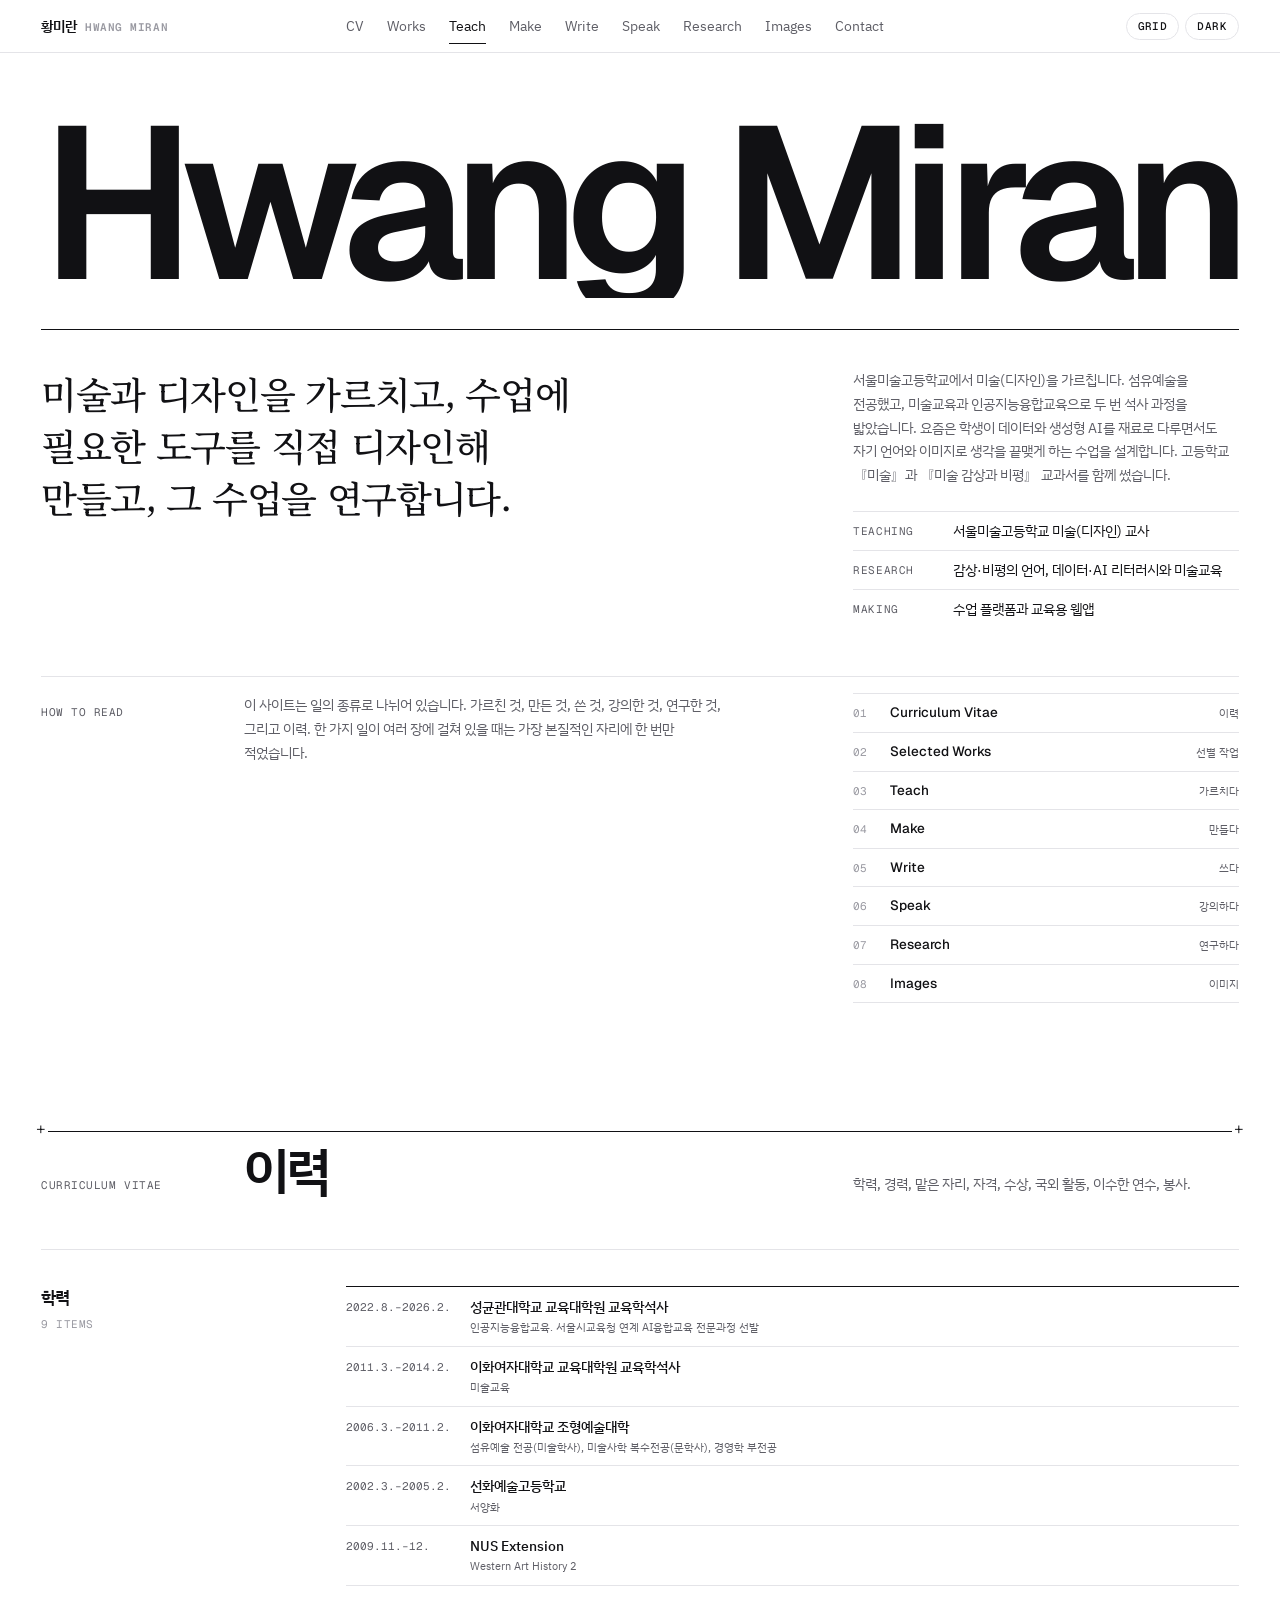
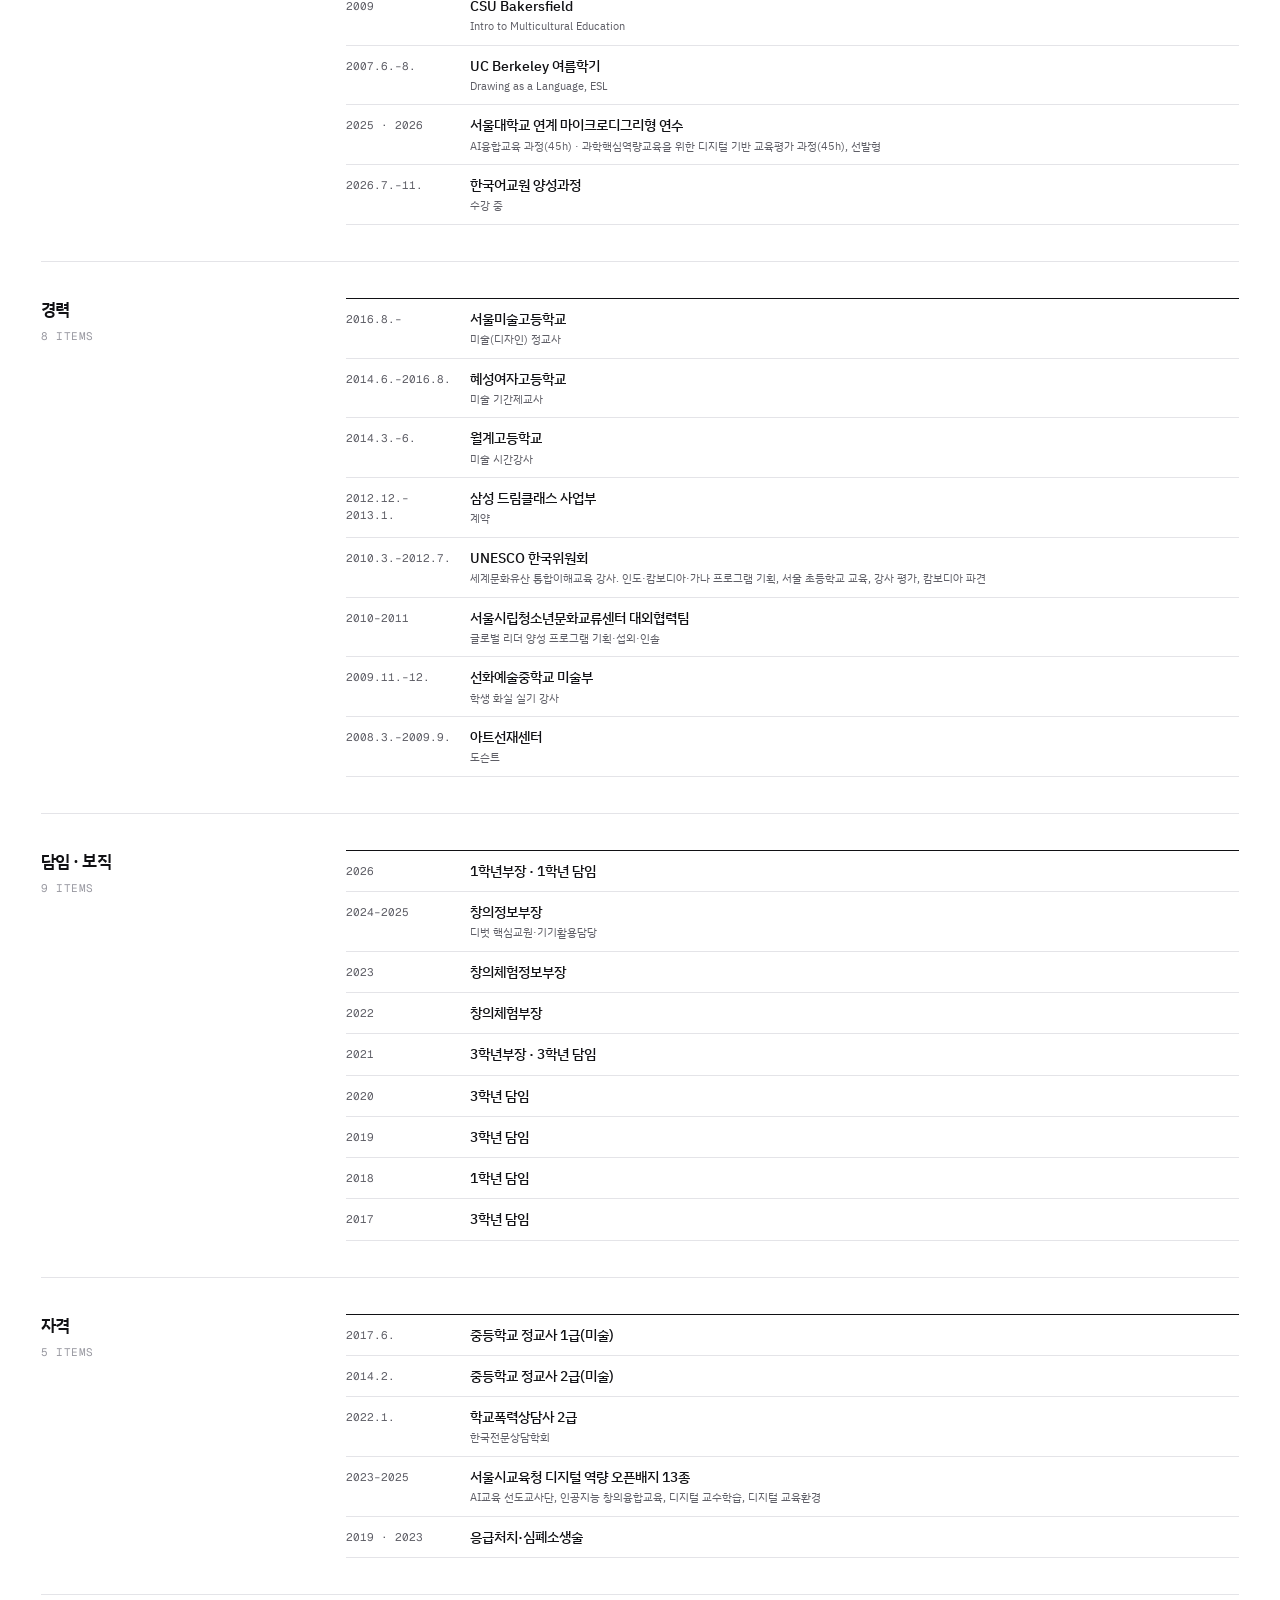
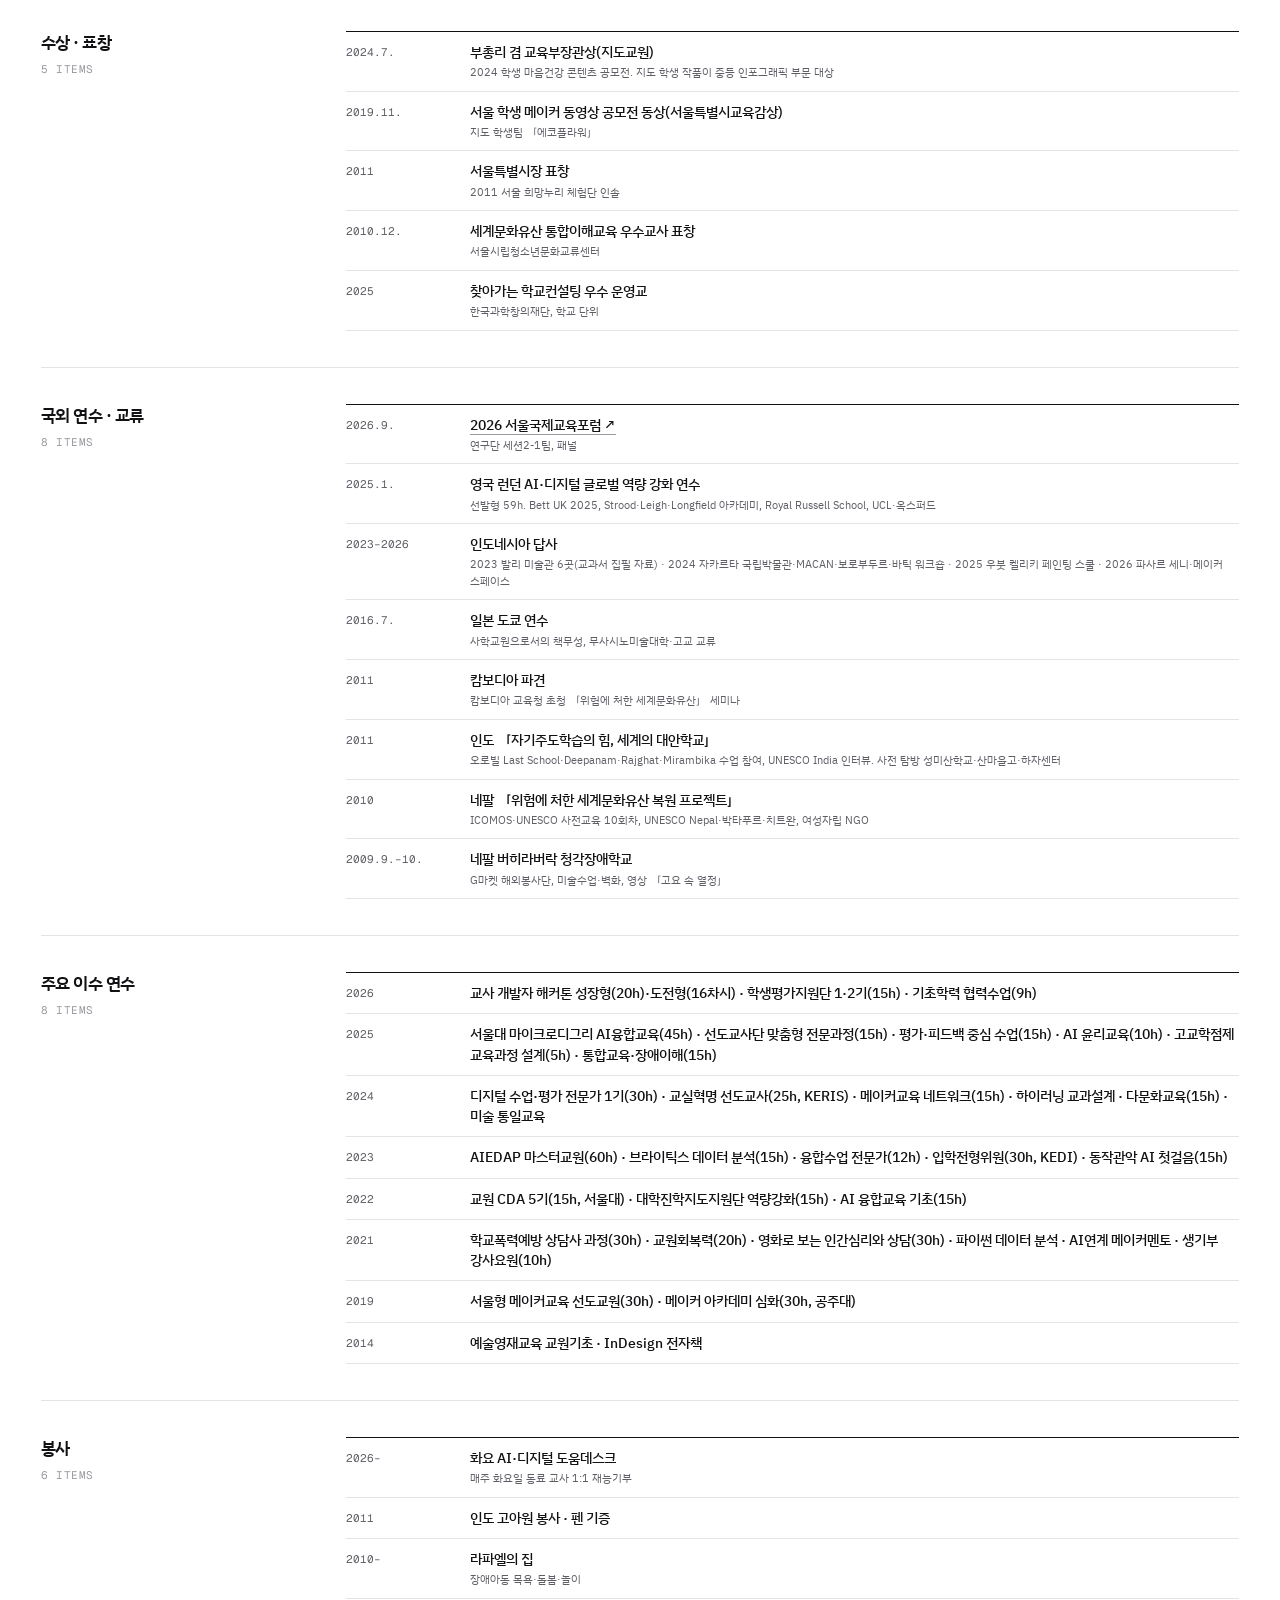
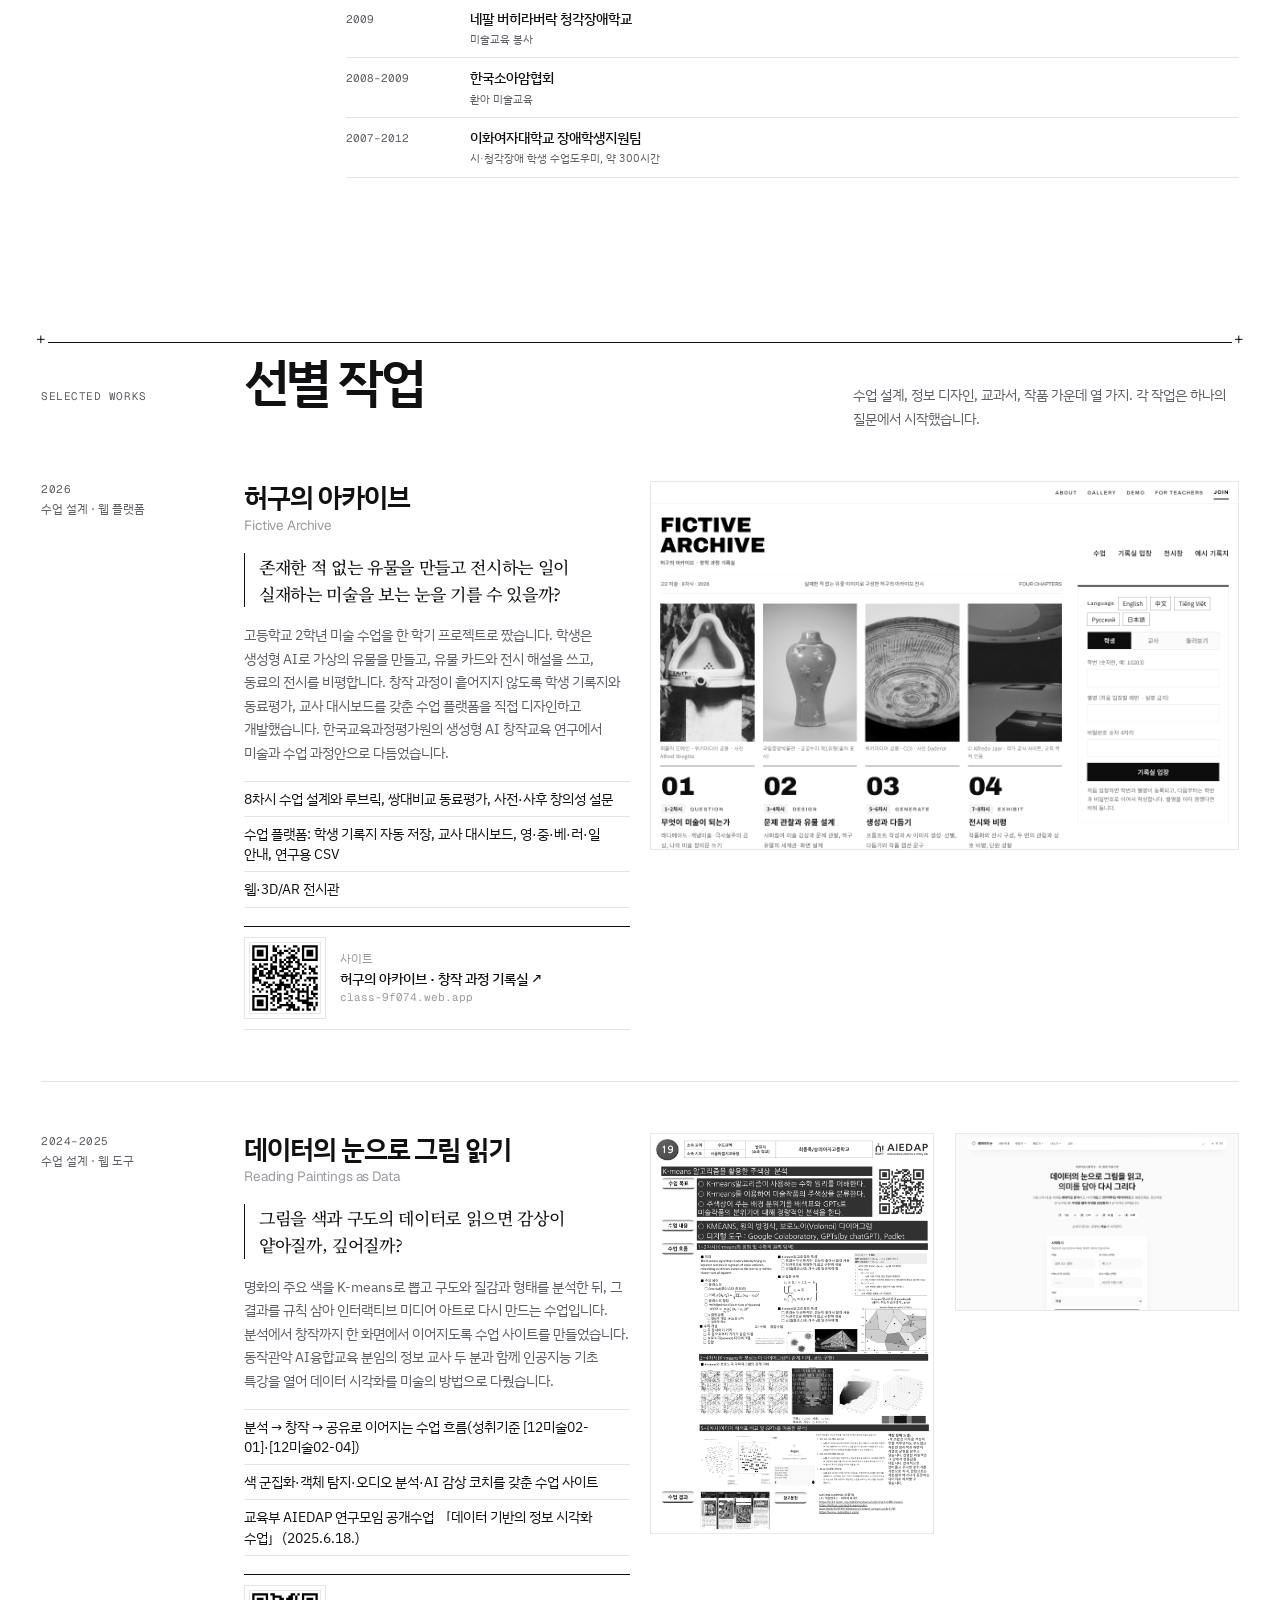
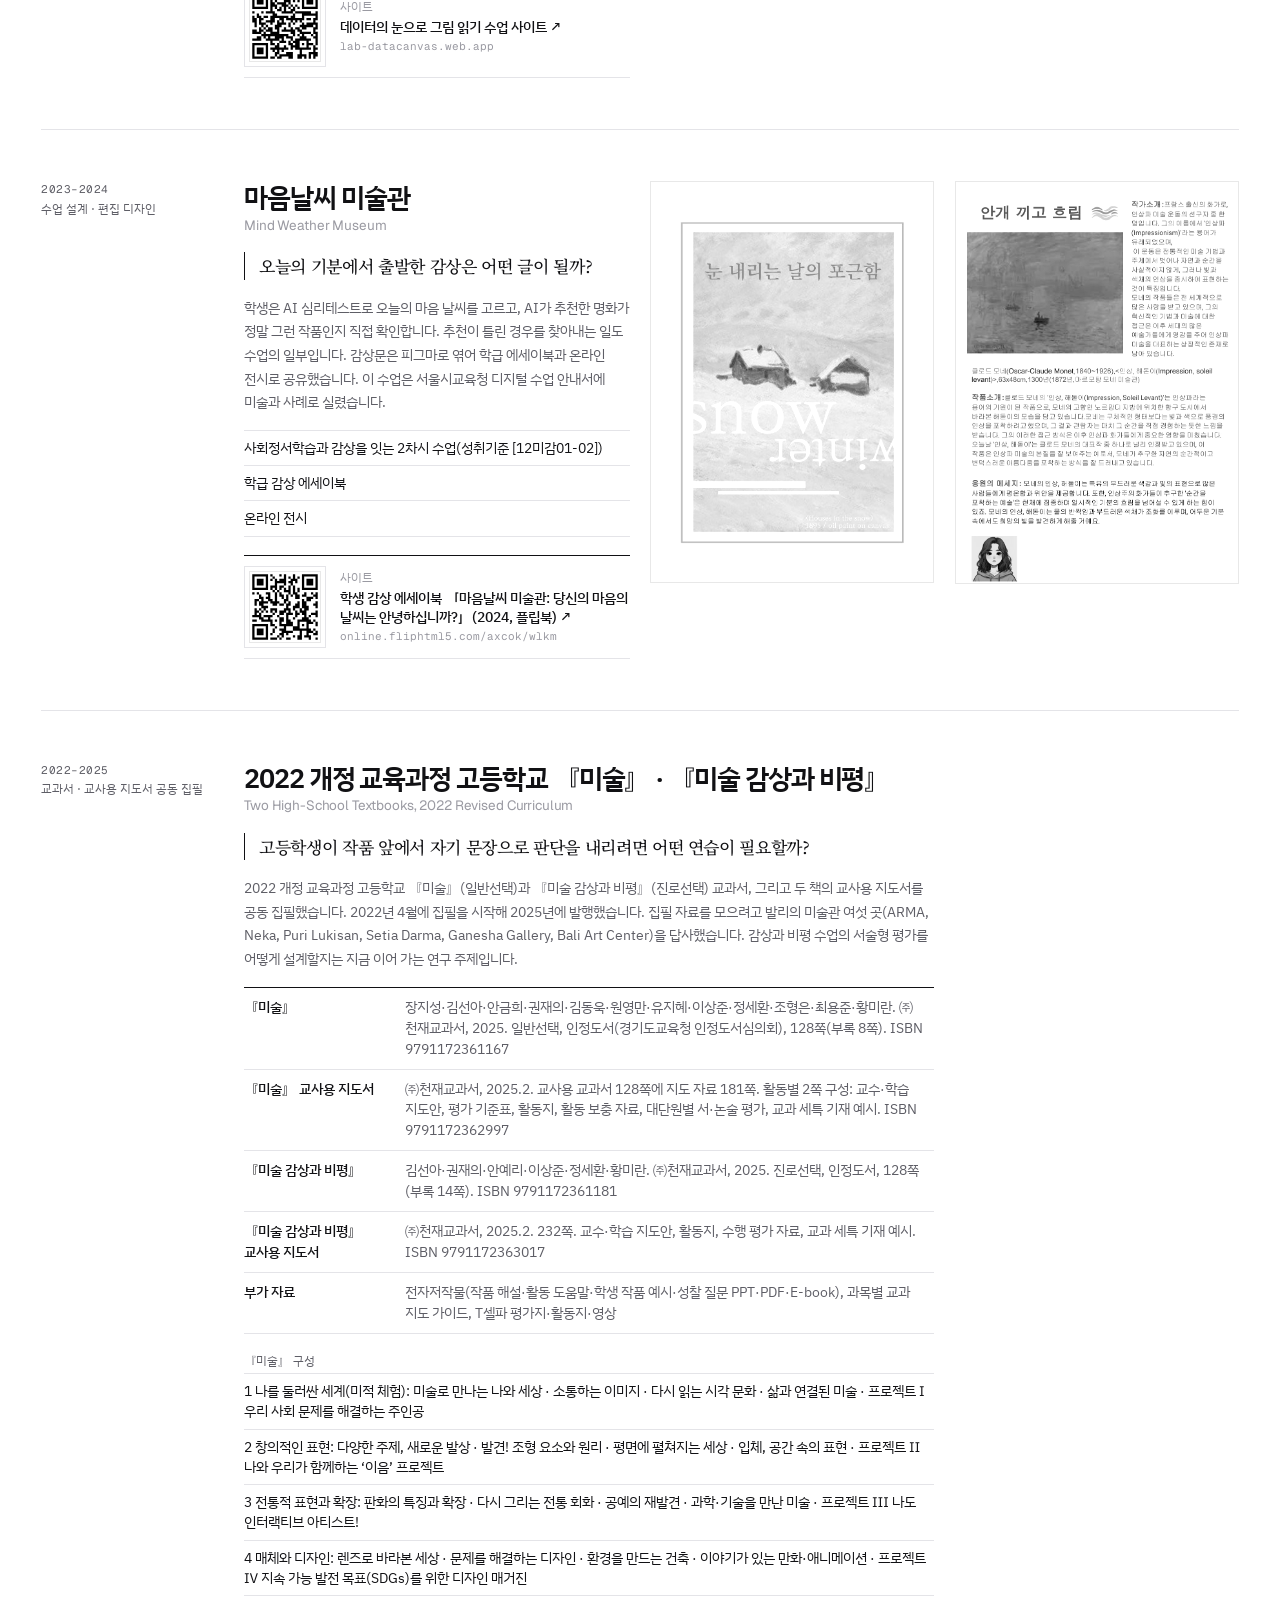
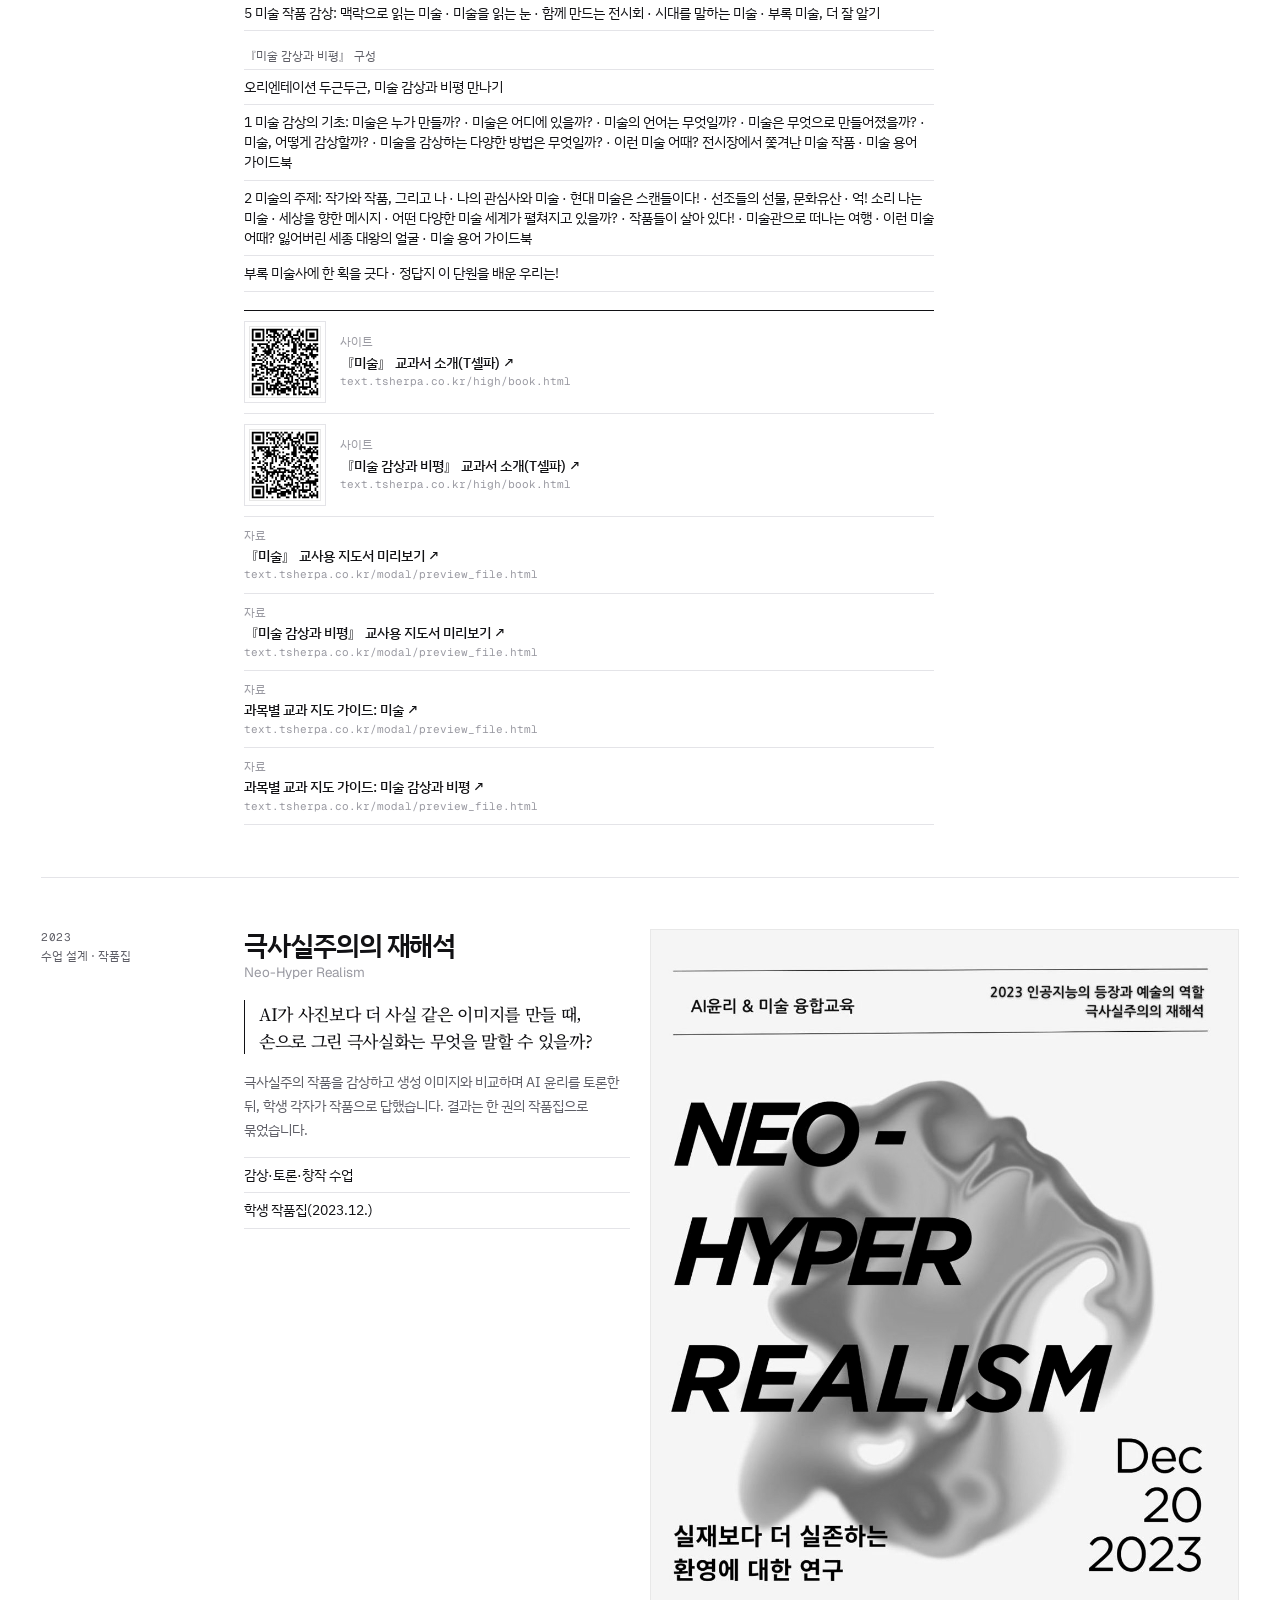
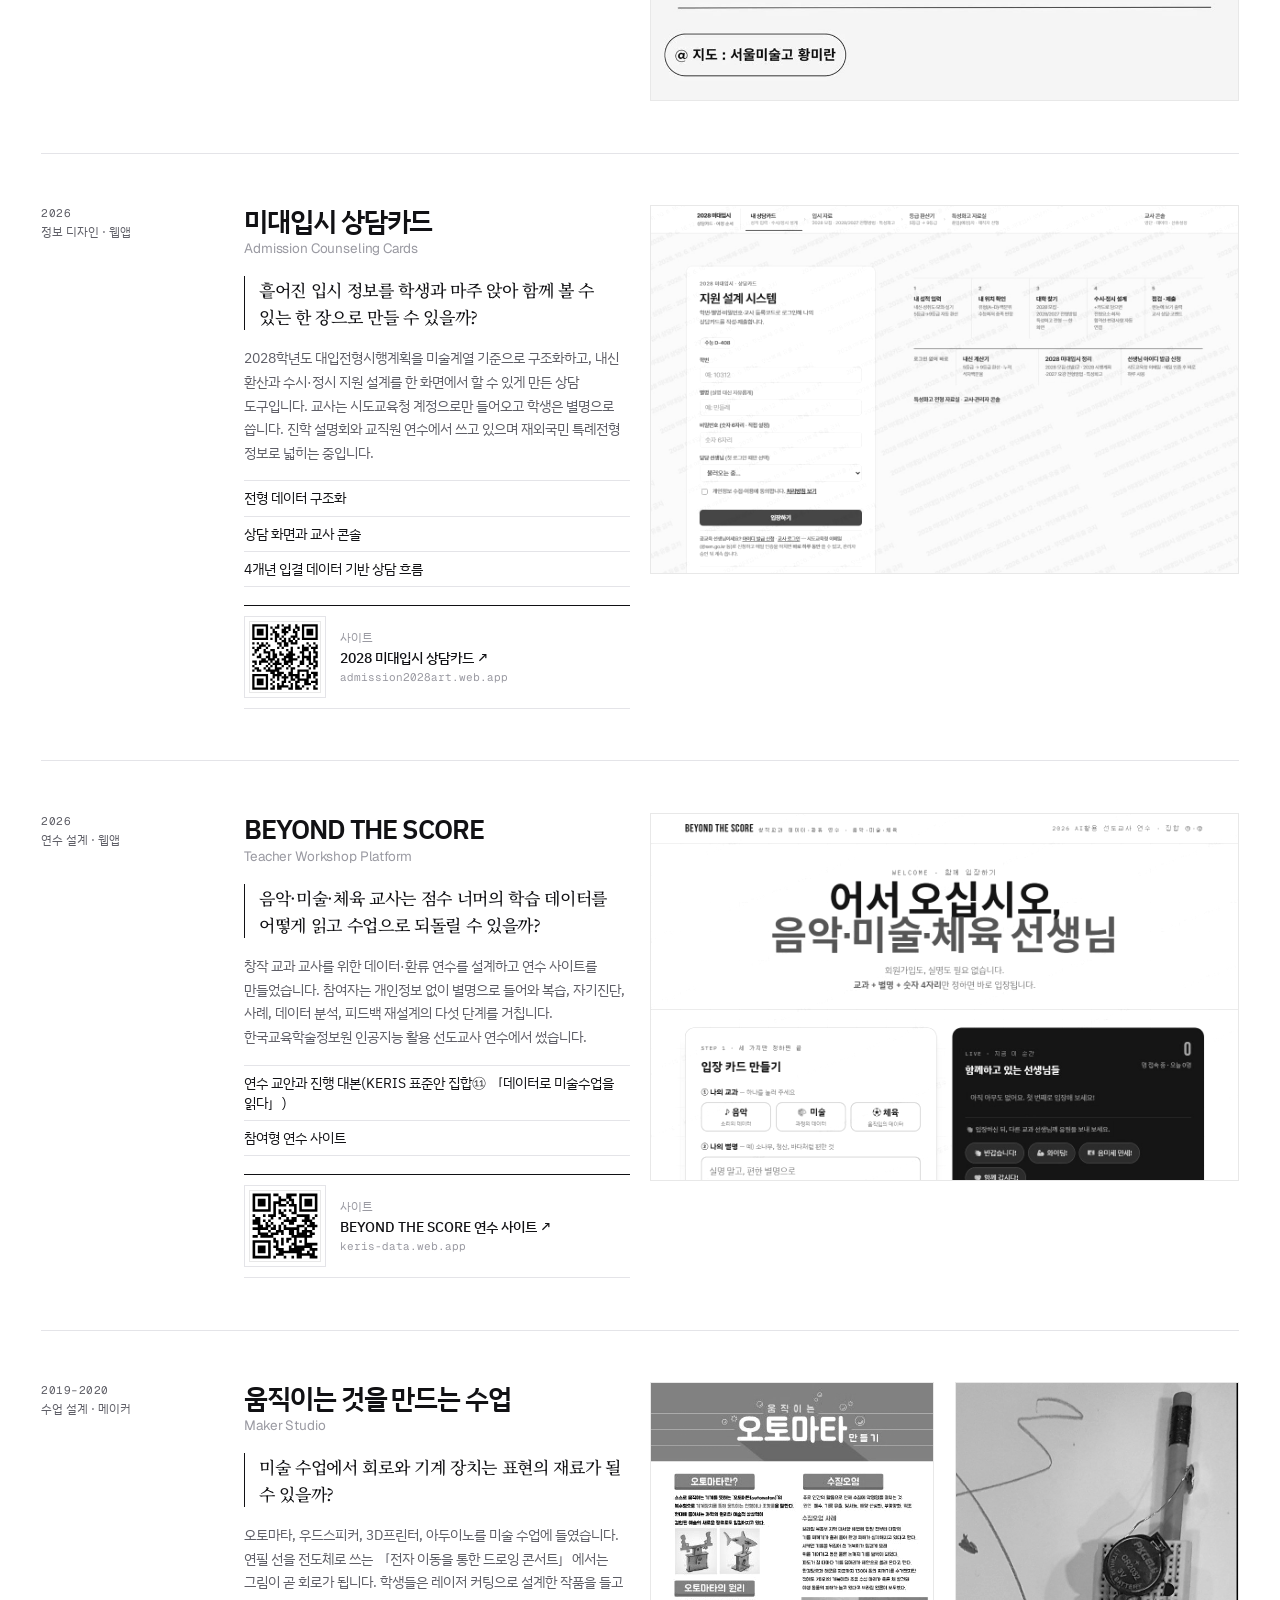
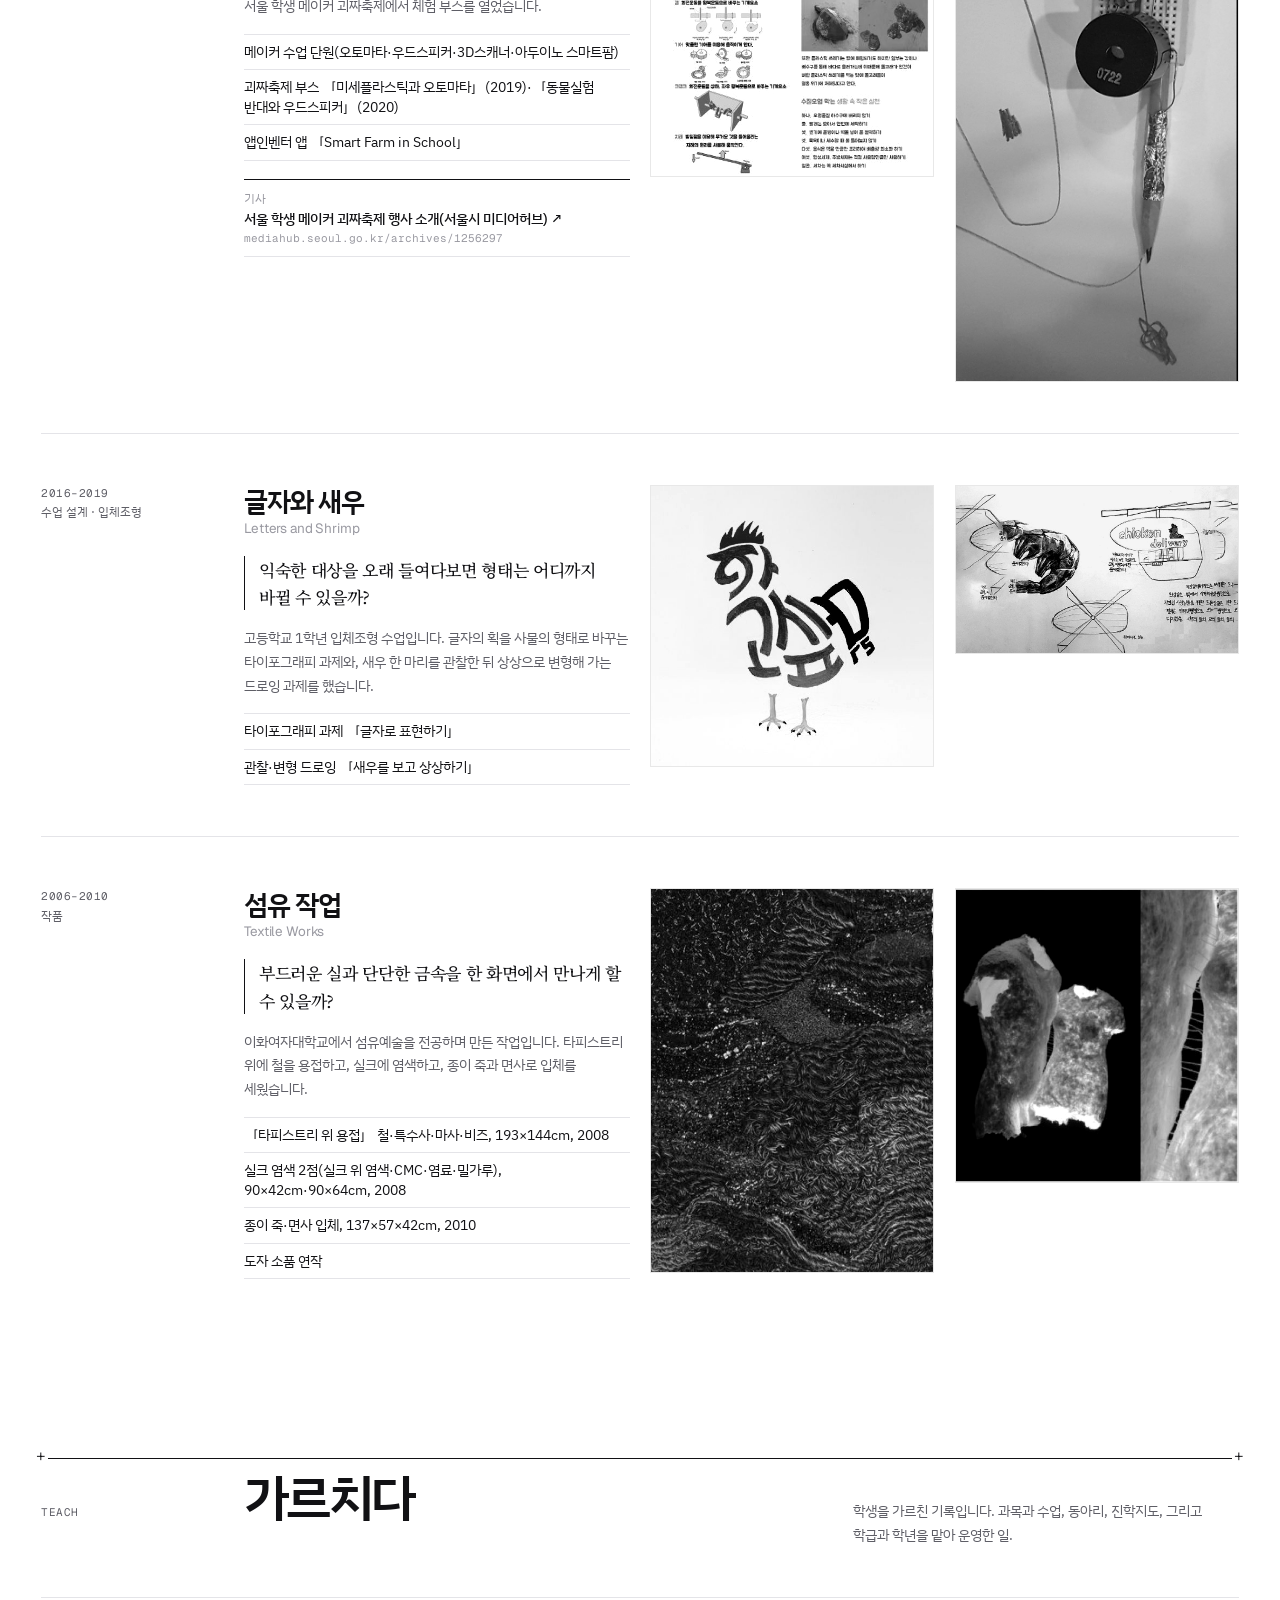
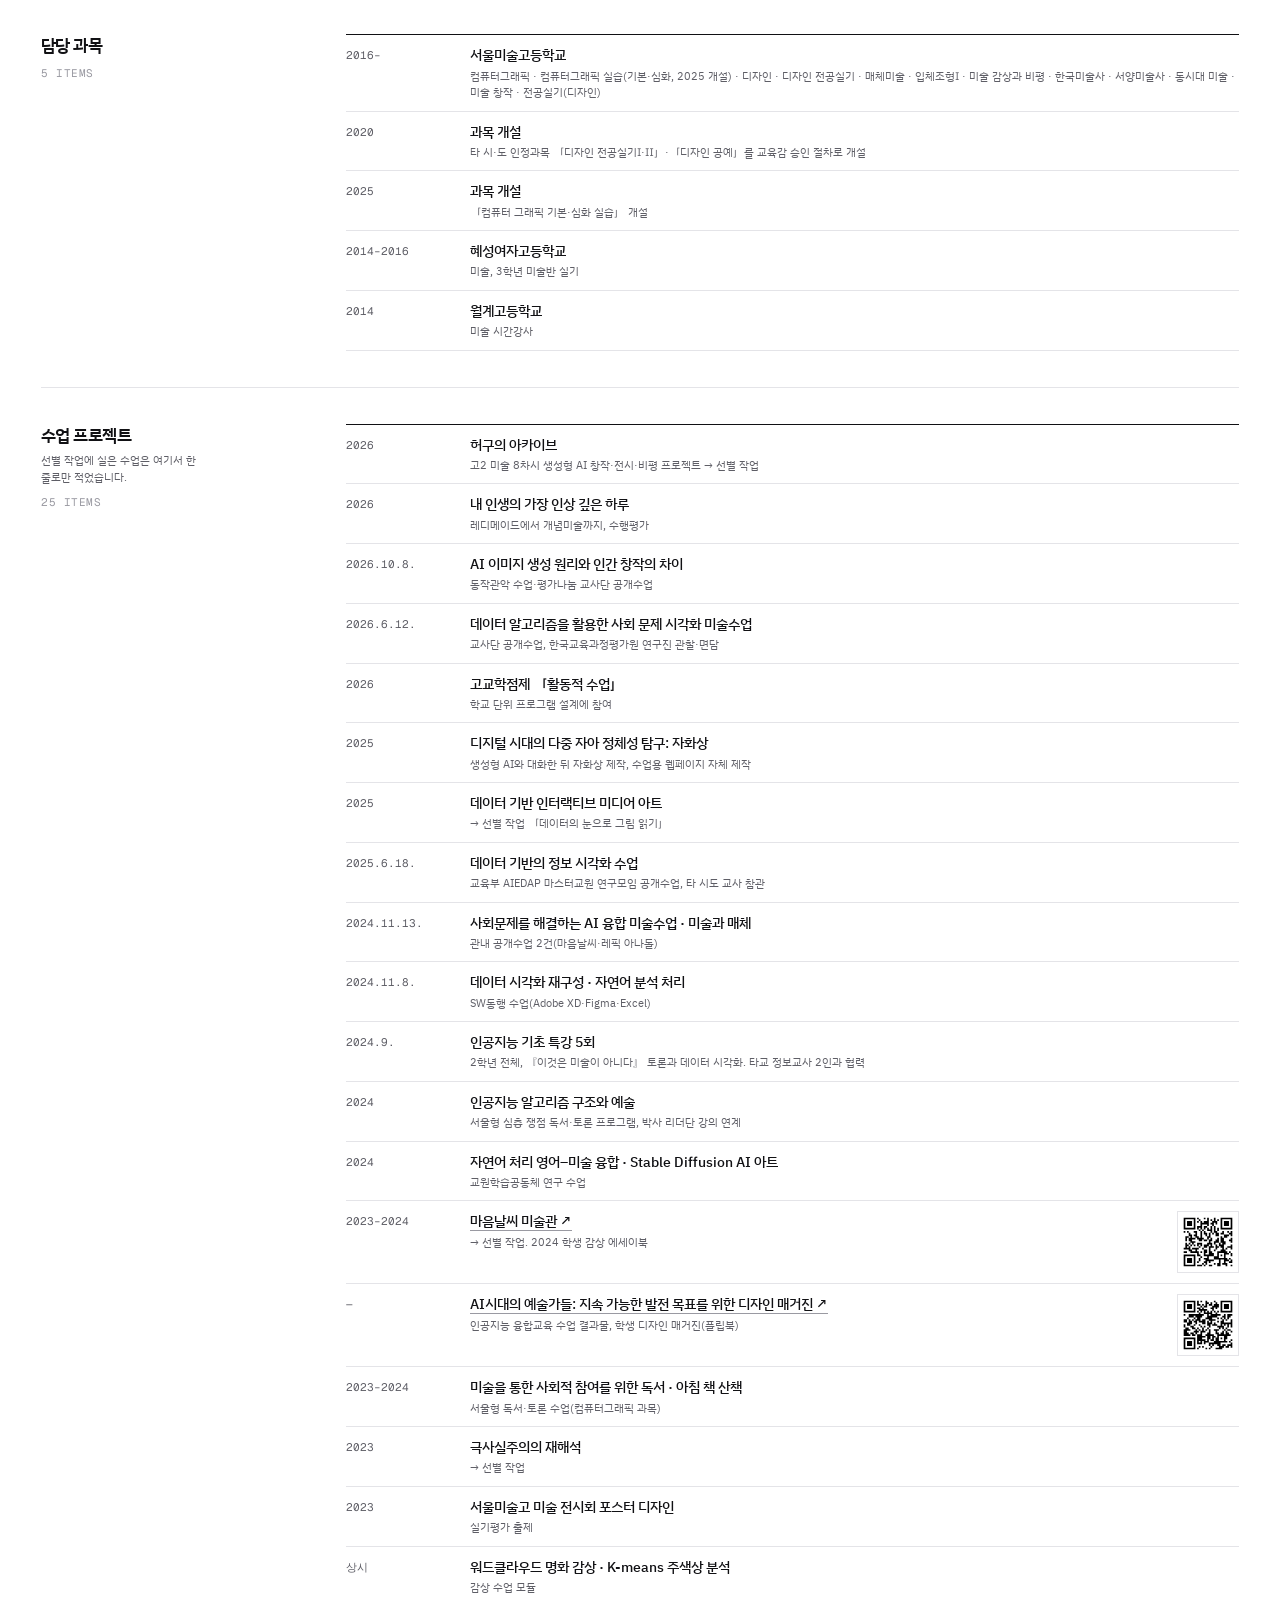
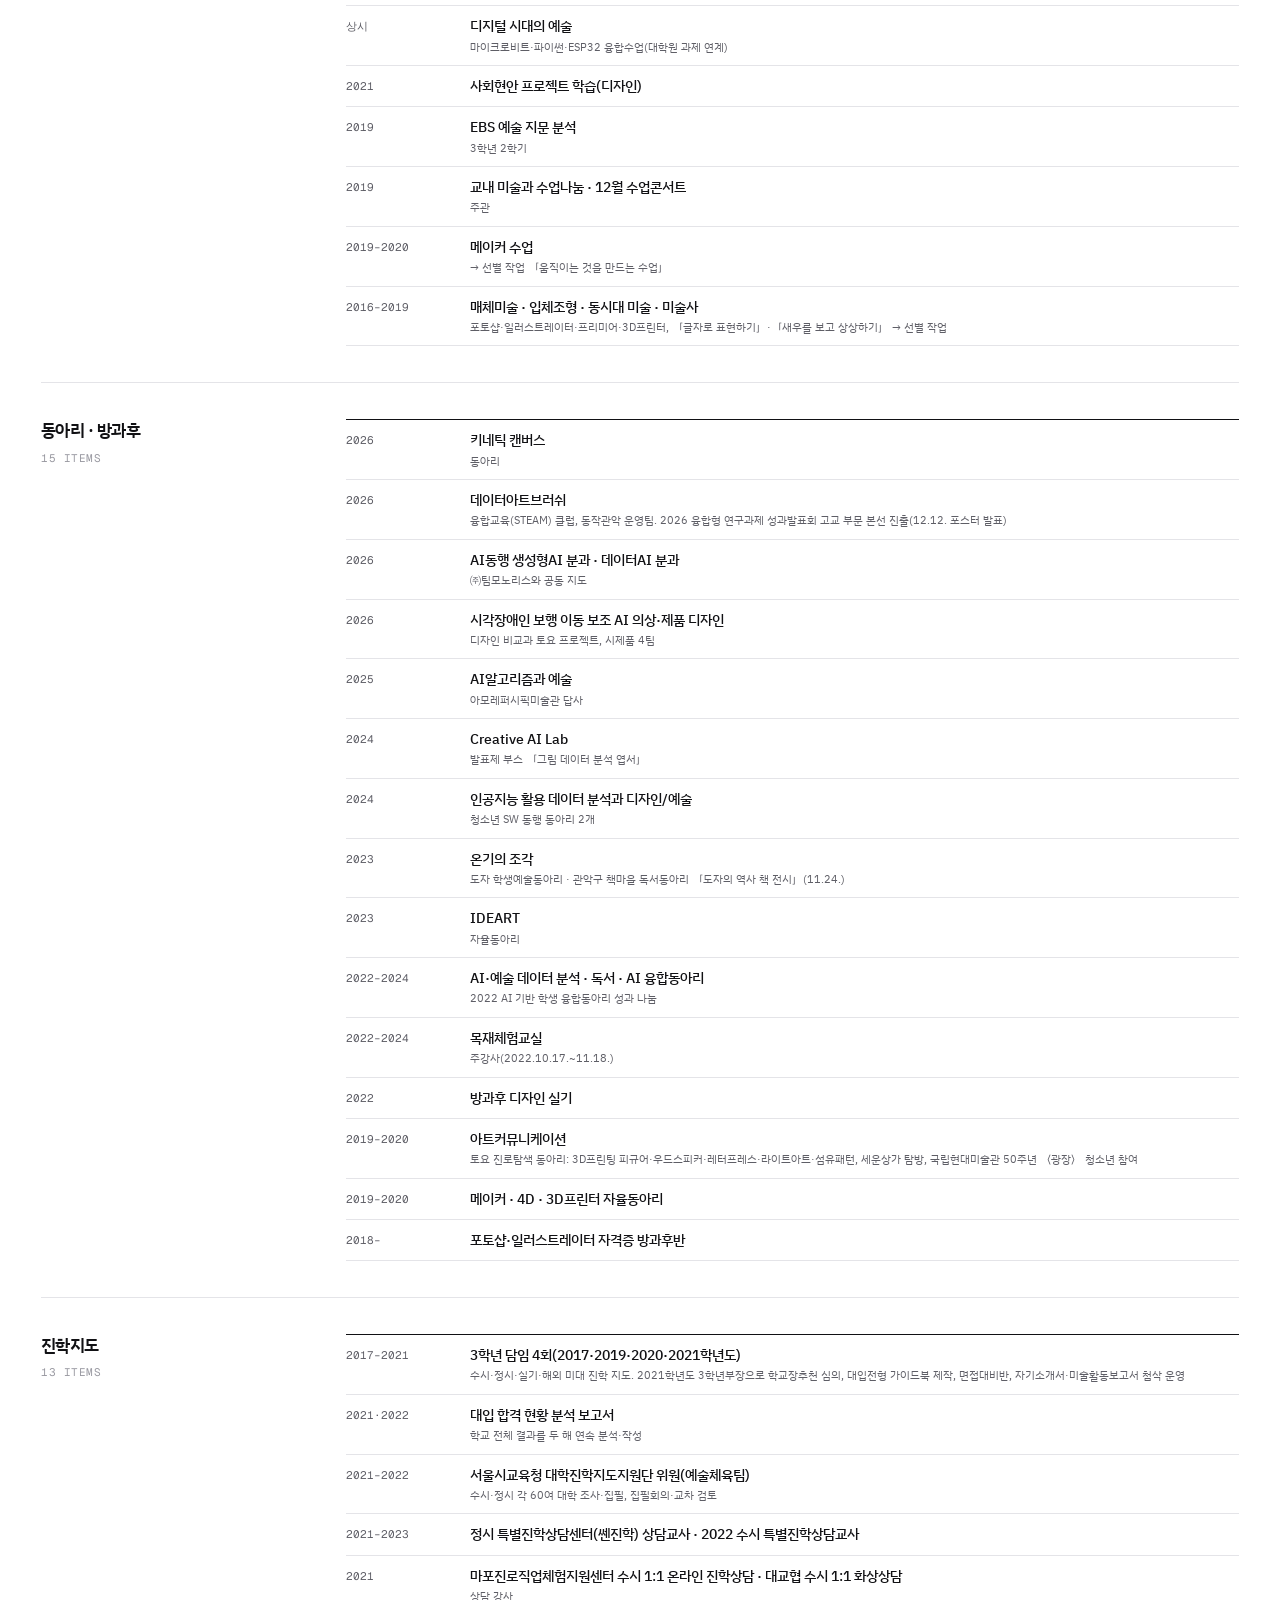
==== commit 4ccac9ae: "이력을 맨 위로, 실제 사이트 QR 코드와 기사·외부 링크 추가 - 순서: 소개 → 이력 → 선별 작업 → 가르치다 → 만들다 → 쓰다 → 강의하다 → 연구하다 - 웹앱·플립북·교" ====
--- a/index.html
+++ b/index.html
@@ -22,13 +22,13 @@
   <div class="wrap grid">
     <a class="who" href="#top">황미란 <span class="label">Hwang Miran</span></a>
     <nav id="nav" aria-label="구역">
+      <a href="#life">CV</a>
       <a href="#works">Works</a>
       <a href="#teach">Teach</a>
       <a href="#make">Make</a>
       <a href="#write">Write</a>
       <a href="#speak">Speak</a>
       <a href="#research">Research</a>
-      <a href="#life">CV</a>
       <a href="#images">Images</a>
       <a href="#contact">Contact</a>
     </nav>
@@ -56,6 +56,8 @@
       <ol class="toc" id="toc"></ol>
     </div>
   </section>
+
+  <div id="chapters-top"></div>
 
   <section class="sec wrap" id="works">
     <div class="sec-head grid">
@@ -91,6 +93,7 @@
 <div class="toast" id="toast" role="status"></div>
 
 <script src="js/data.js"></script>
+<script src="js/qr.js"></script>
 <script src="js/main.js"></script>
 </body>
 </html>
--- a/css/style.css
+++ b/css/style.css
@@ -268,3 +268,23 @@
   .facts div { grid-template-columns: 1fr; gap: 2px; }
 }
 .ledger .d { word-break: keep-all; overflow-wrap: normal; }
+
+/* ── v5: 링크 묶음과 QR ─────────────────── */
+.qr { display: inline-block; background: #fff; padding: 4px; border: 1px solid var(--line); line-height: 0; flex: none; }
+.qr img { width: 72px; height: 72px; image-rendering: pixelated; }
+.qr.sm img { width: 52px; height: 52px; }
+.links { list-style: none; margin: 18px 0 0; padding: 0; border-top: 1px solid var(--ink); }
+.links li { display: flex; gap: 14px; align-items: center; padding: 10px 0; border-bottom: 1px solid var(--line); }
+.links a { display: flex; flex-direction: column; gap: 2px; min-width: 0; }
+.links .lk { color: var(--ink-3); }
+.links .lt { font-size: var(--t-sm); font-weight: 500; line-height: 1.45; }
+.links .lh { font: var(--t-xs)/1.4 var(--f-mono); color: var(--ink-3); overflow-wrap: anywhere; }
+.links a:hover .lt { text-decoration: underline; text-underline-offset: .15em; }
+.gb .ledger li.has-qr { grid-template-columns: 8.2em minmax(0, 1fr) auto; }
+.gb .ledger li .qr { align-self: center; }
+@media (max-width: 820px) {
+  .gb .ledger li.has-qr { grid-template-columns: 6.6em minmax(0, 1fr) auto; }
+  .qr.sm img { width: 44px; height: 44px; }
+}
+@media print { .qr { border-color: #ccc; } }
+.links .lk, .sub .label { font-family: var(--f-sans); text-transform: none; letter-spacing: 0; font-size: 11.5px; }
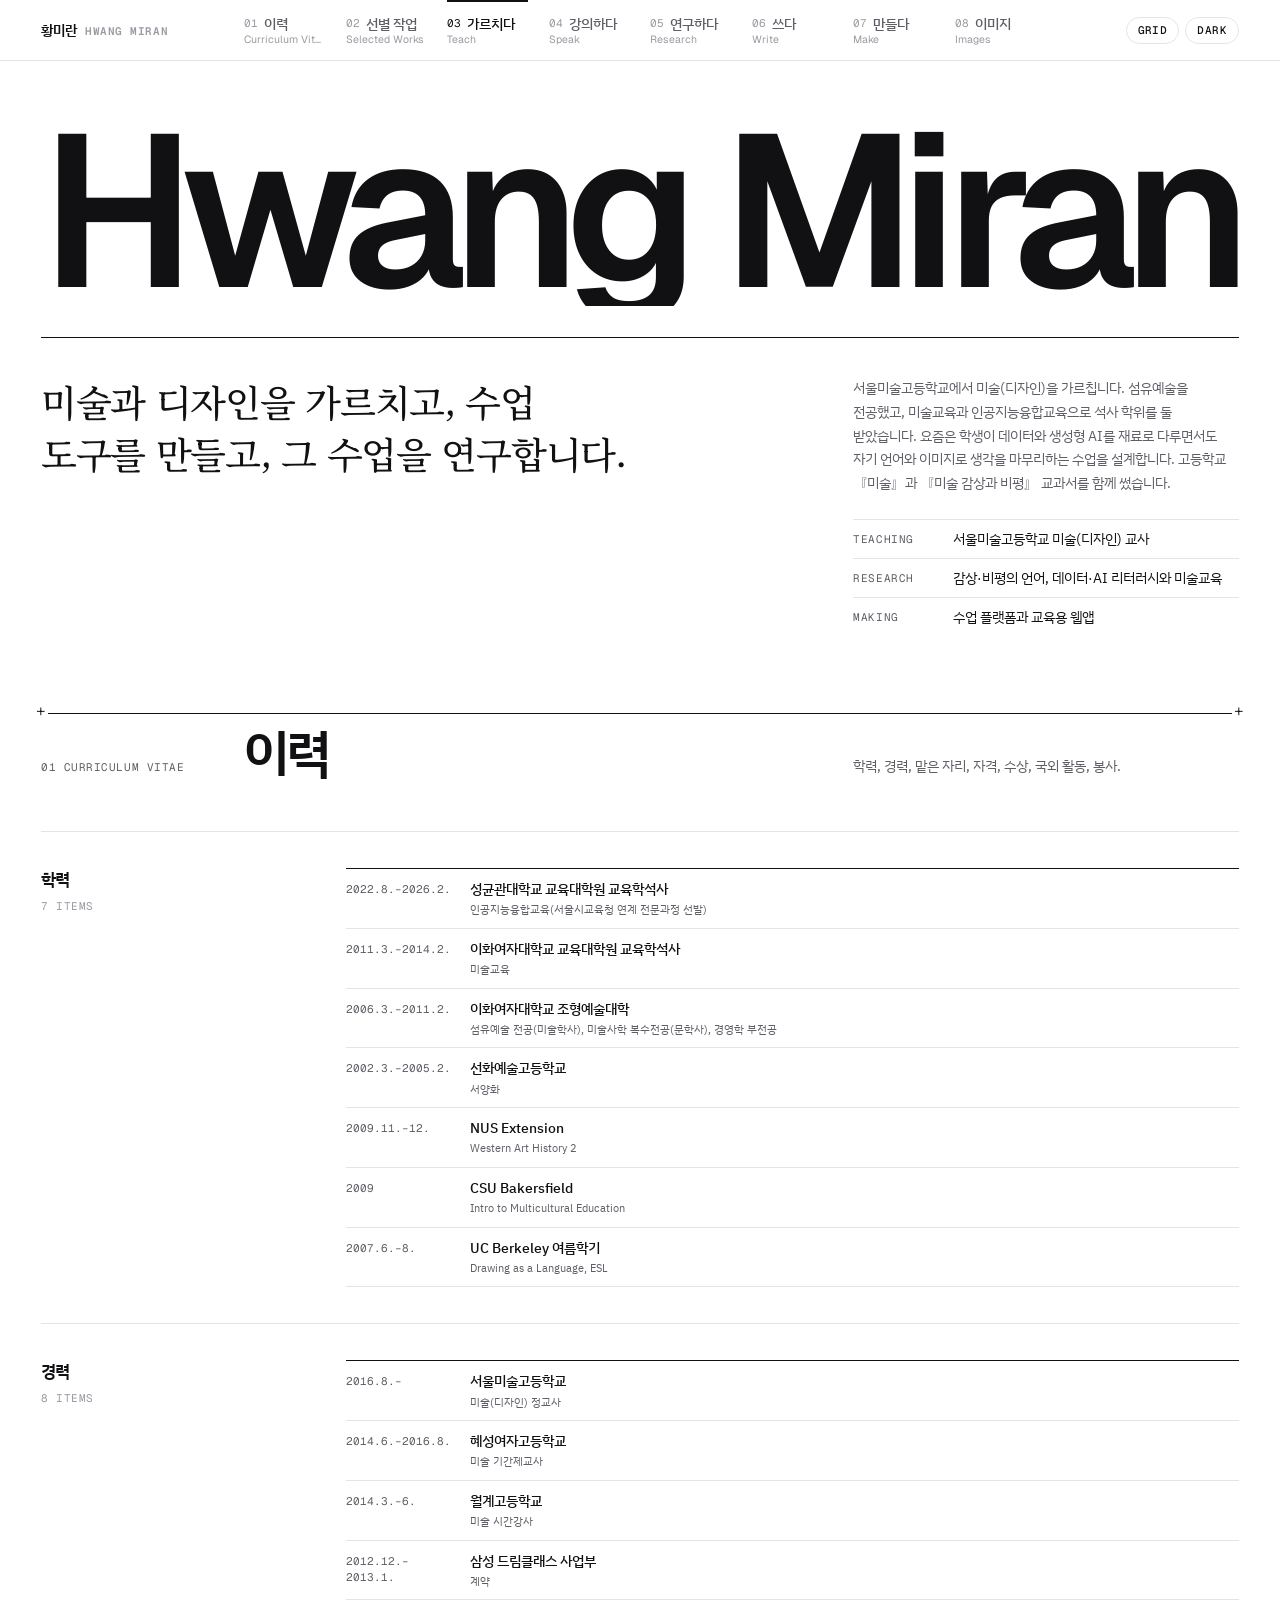
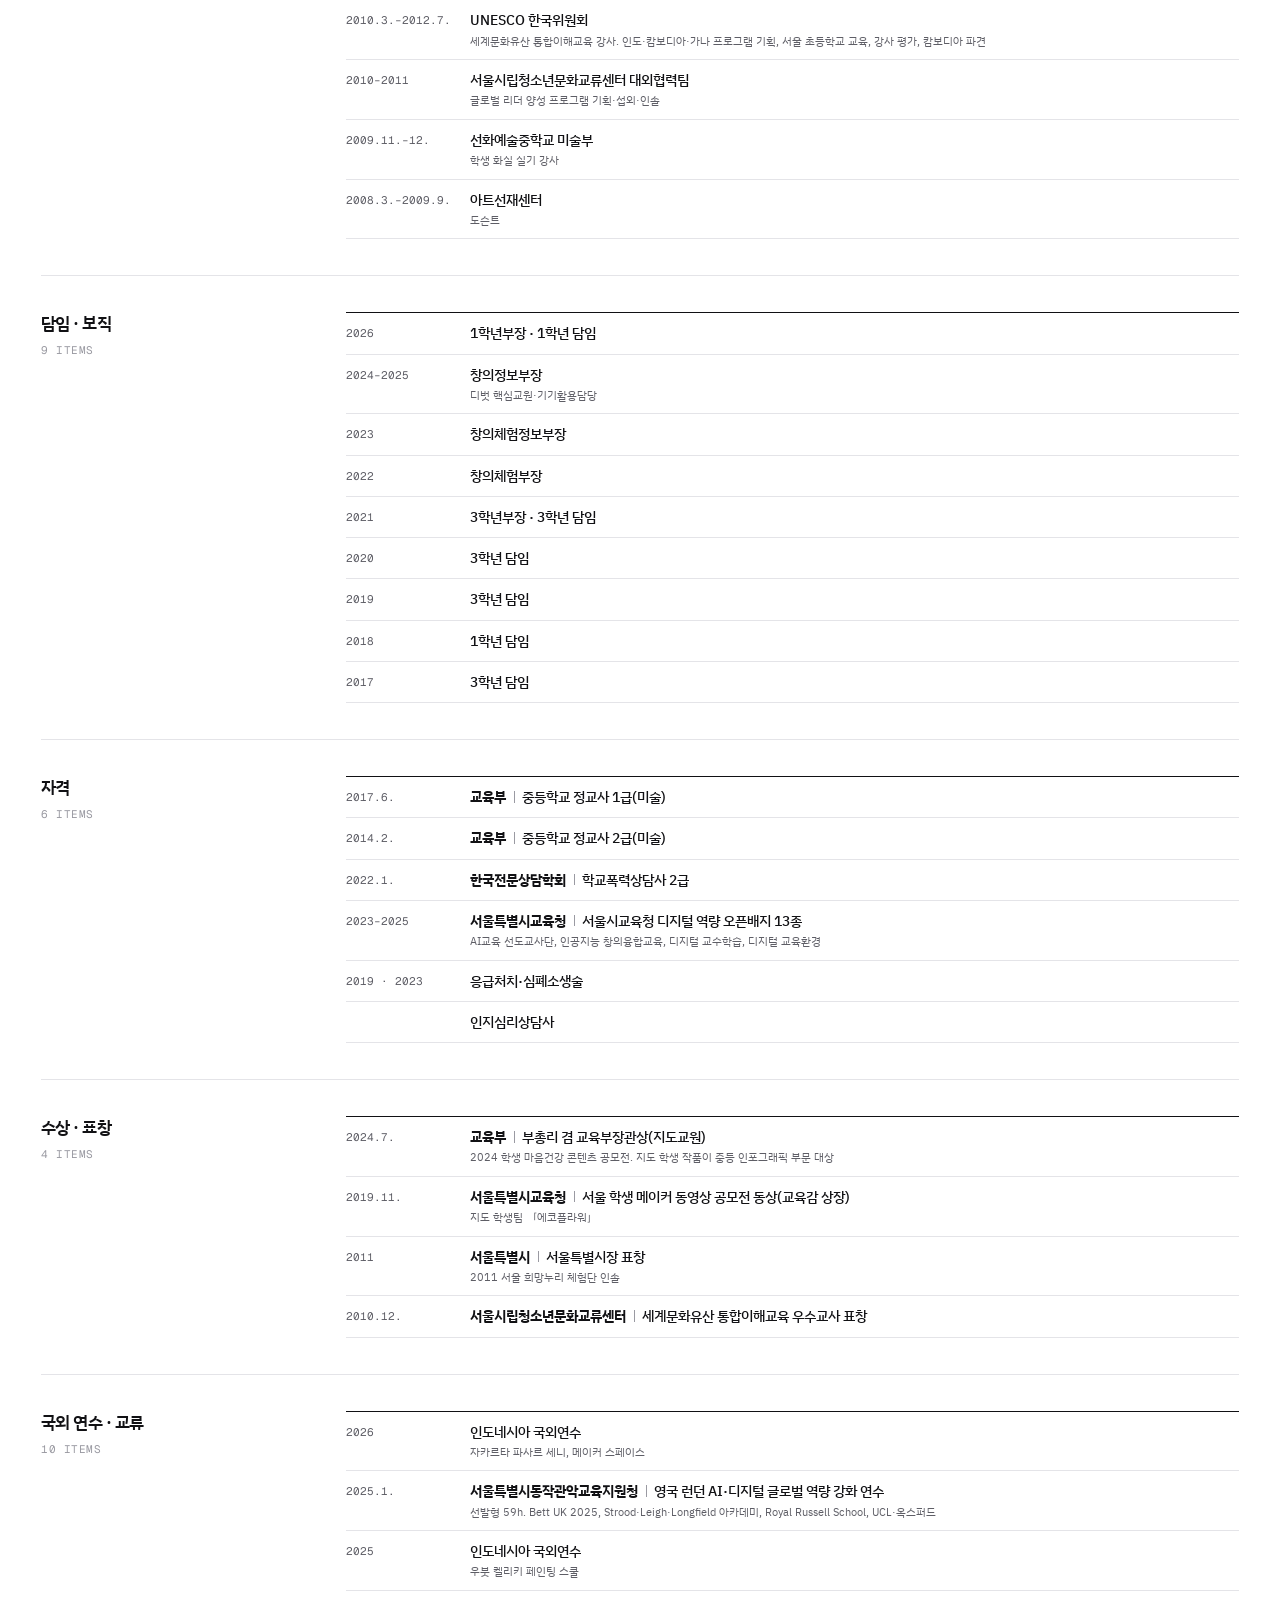
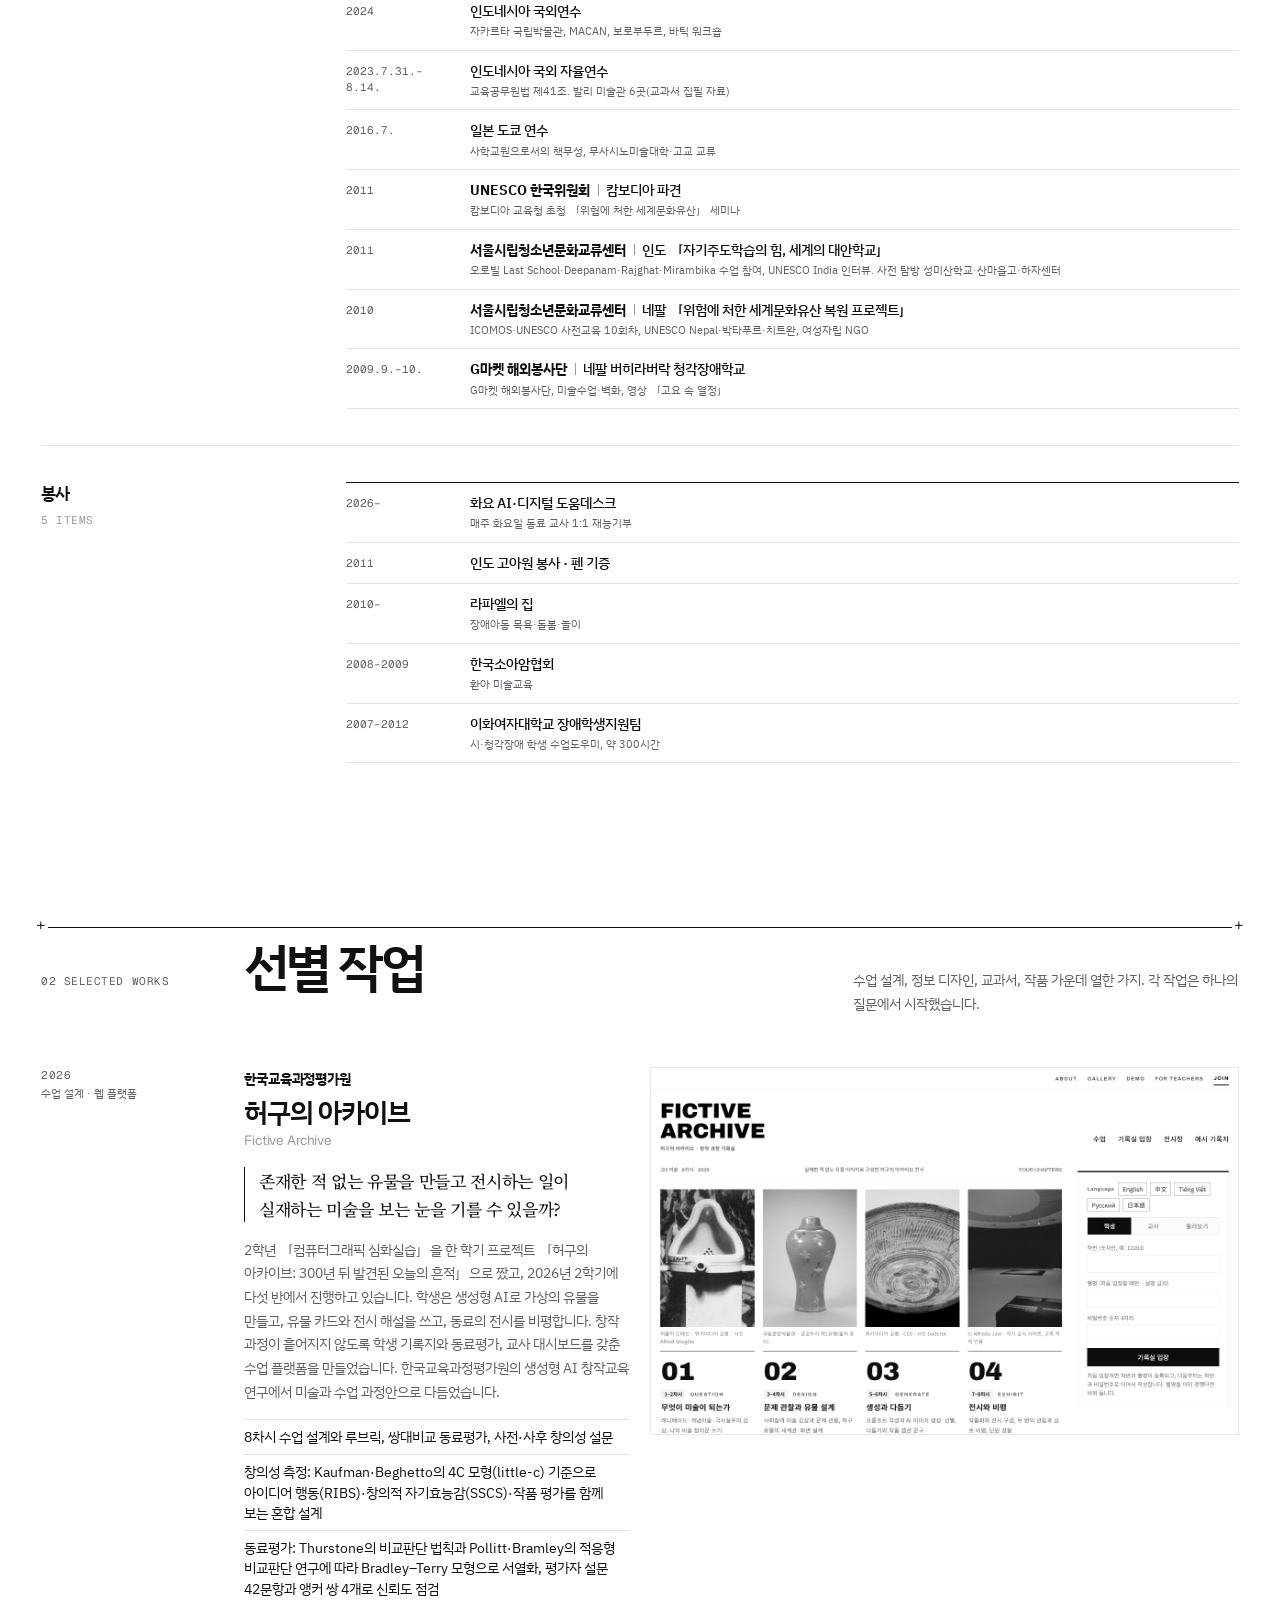
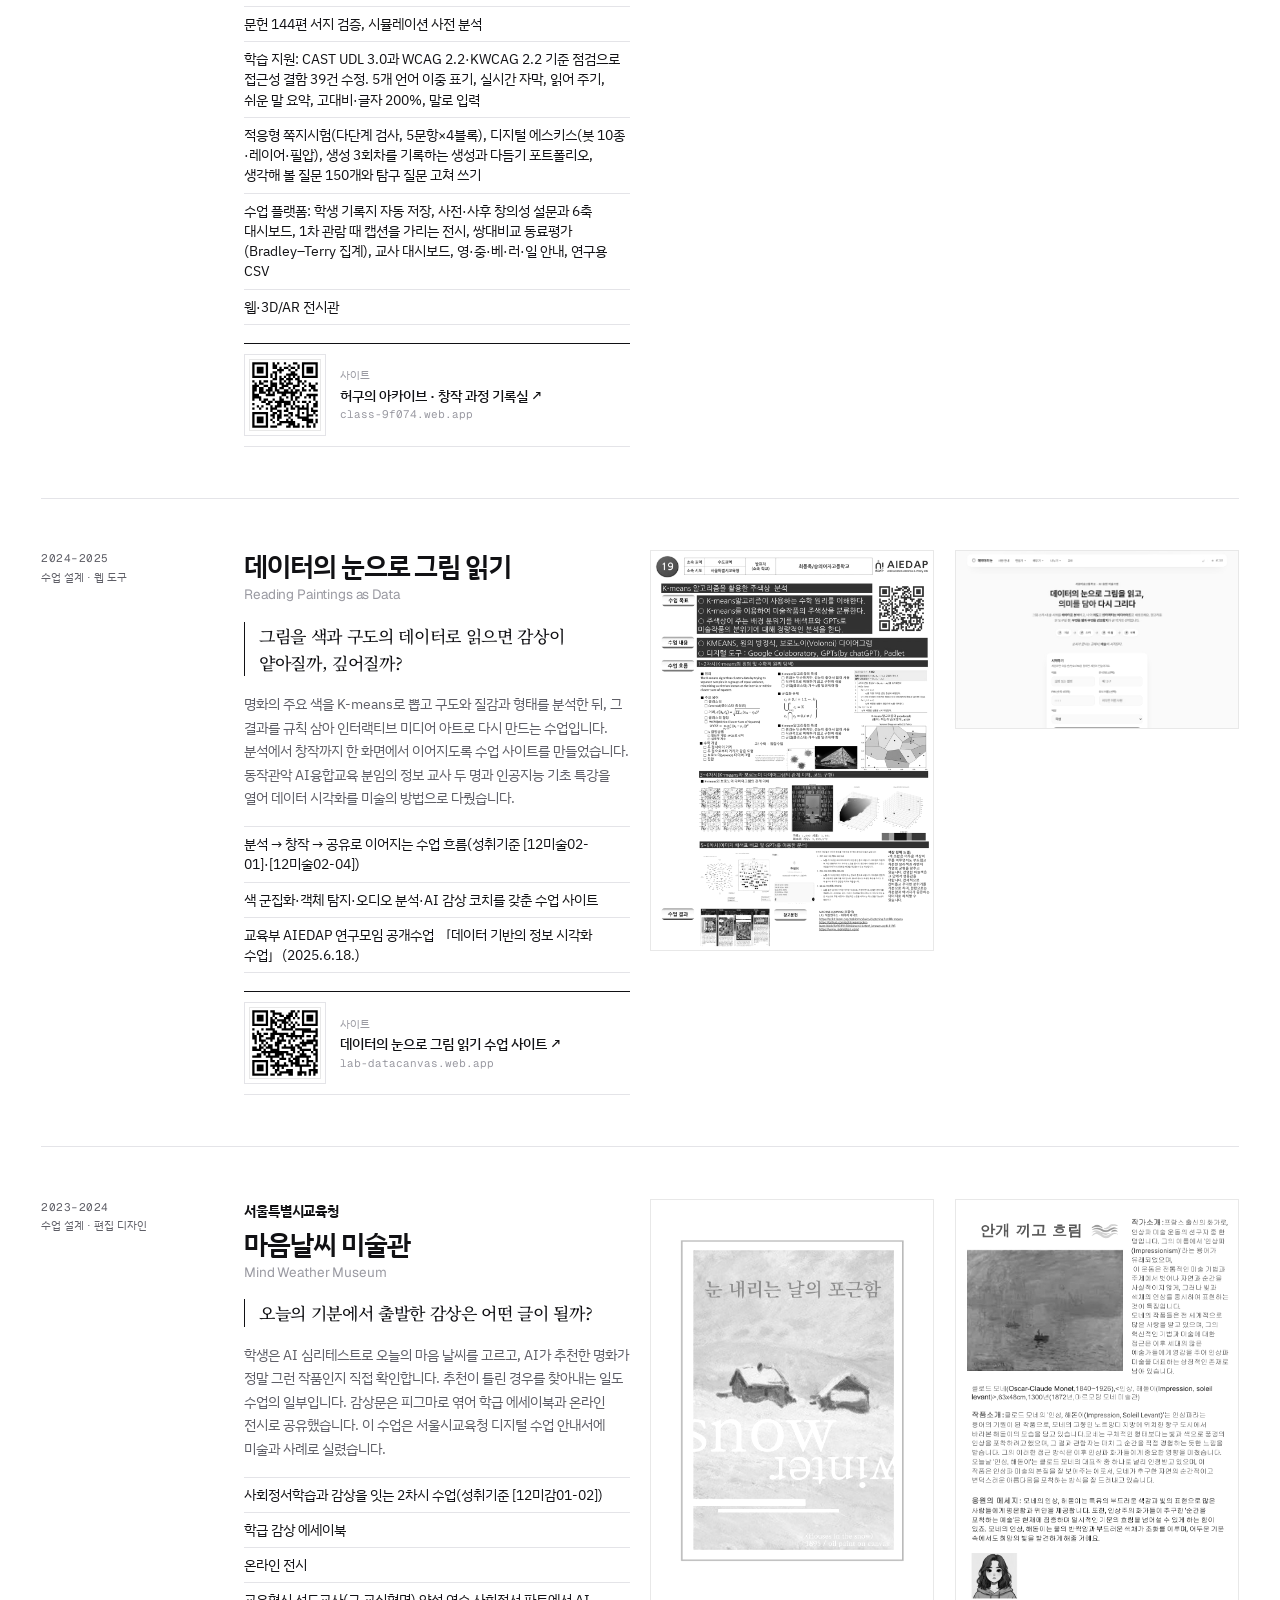
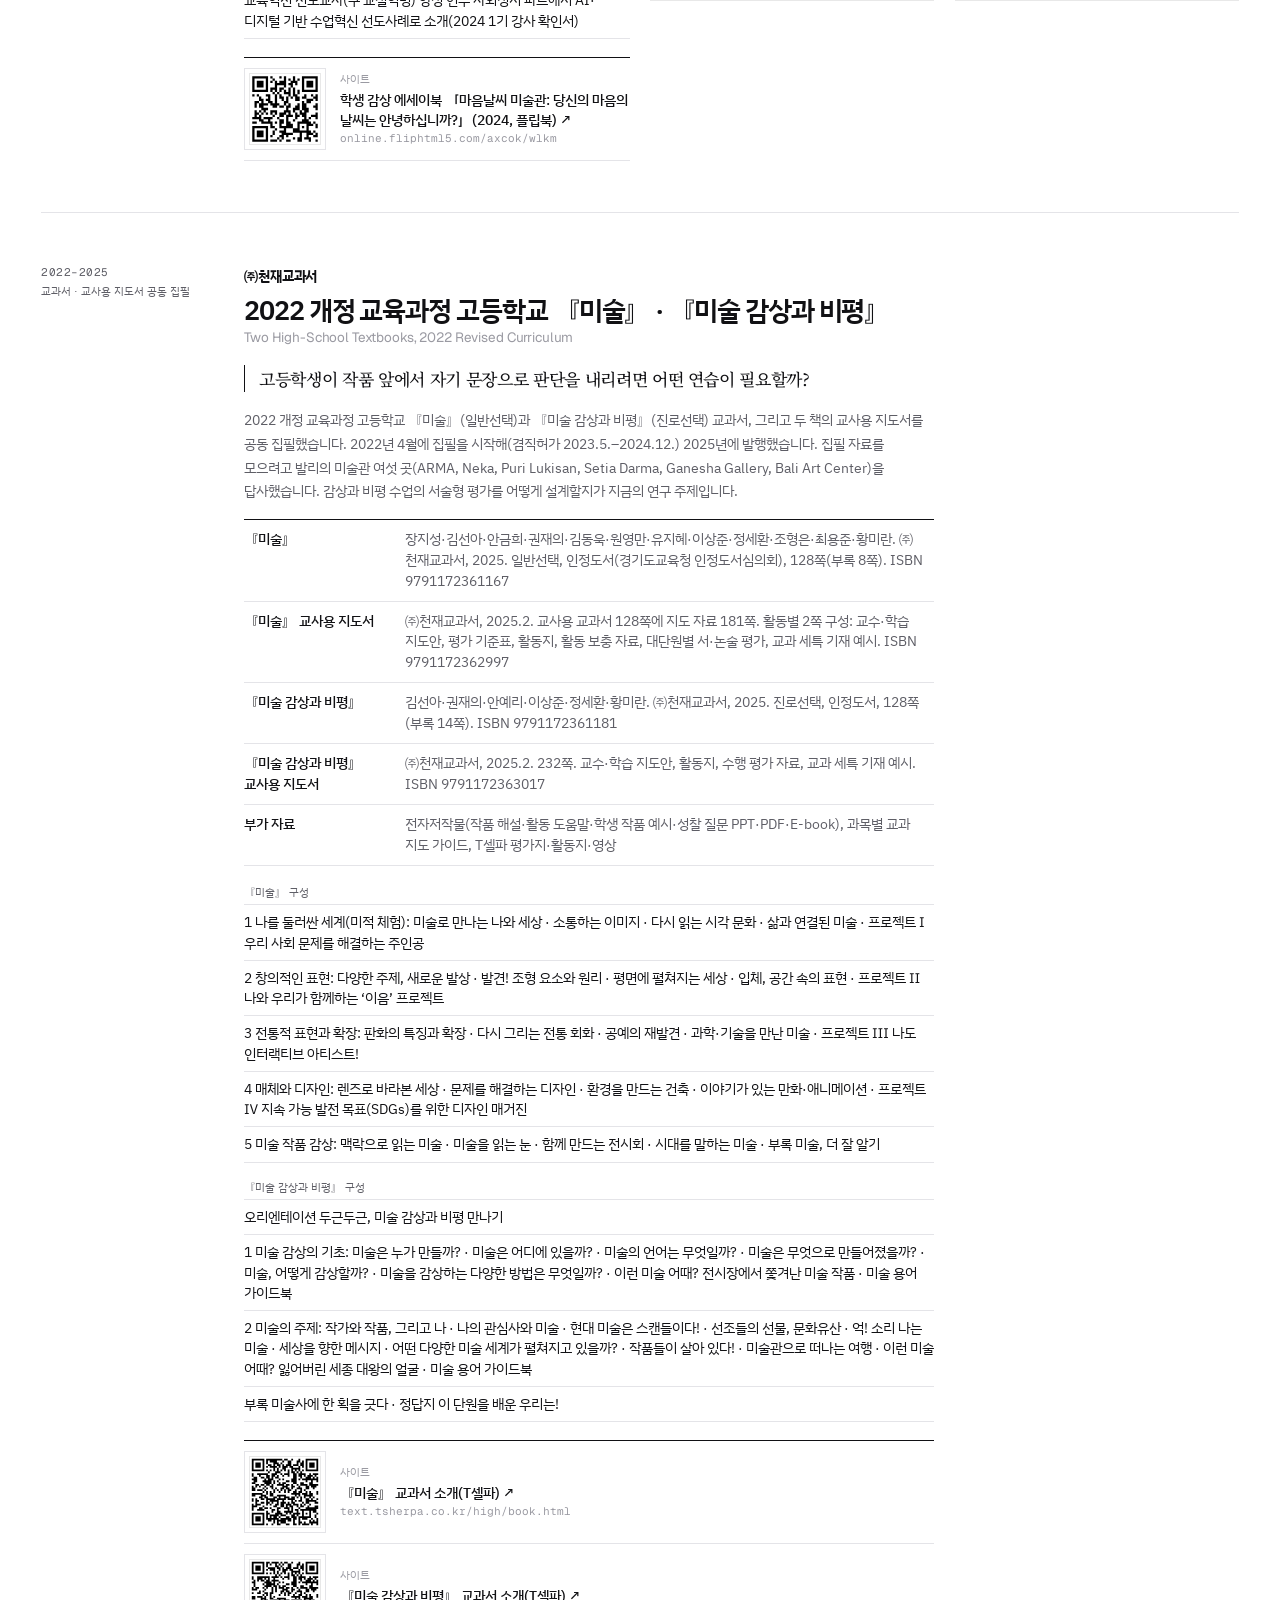
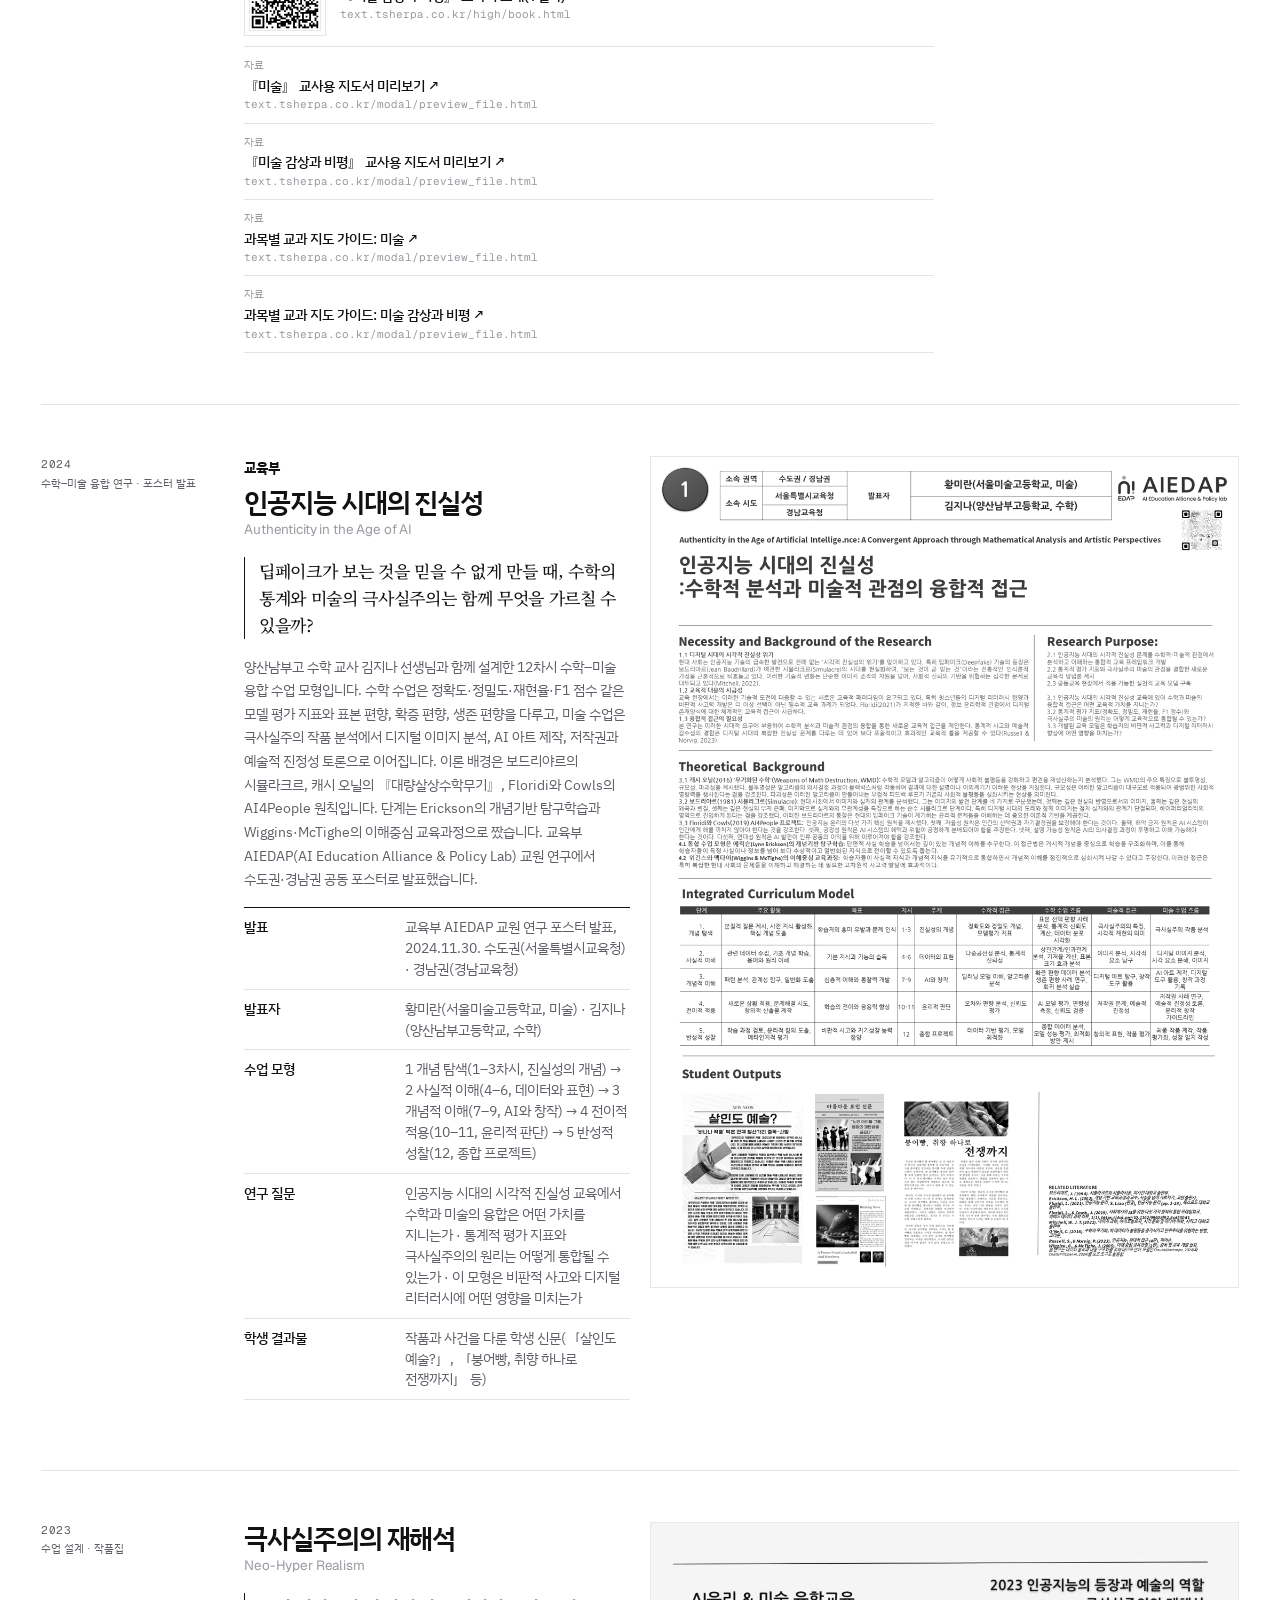
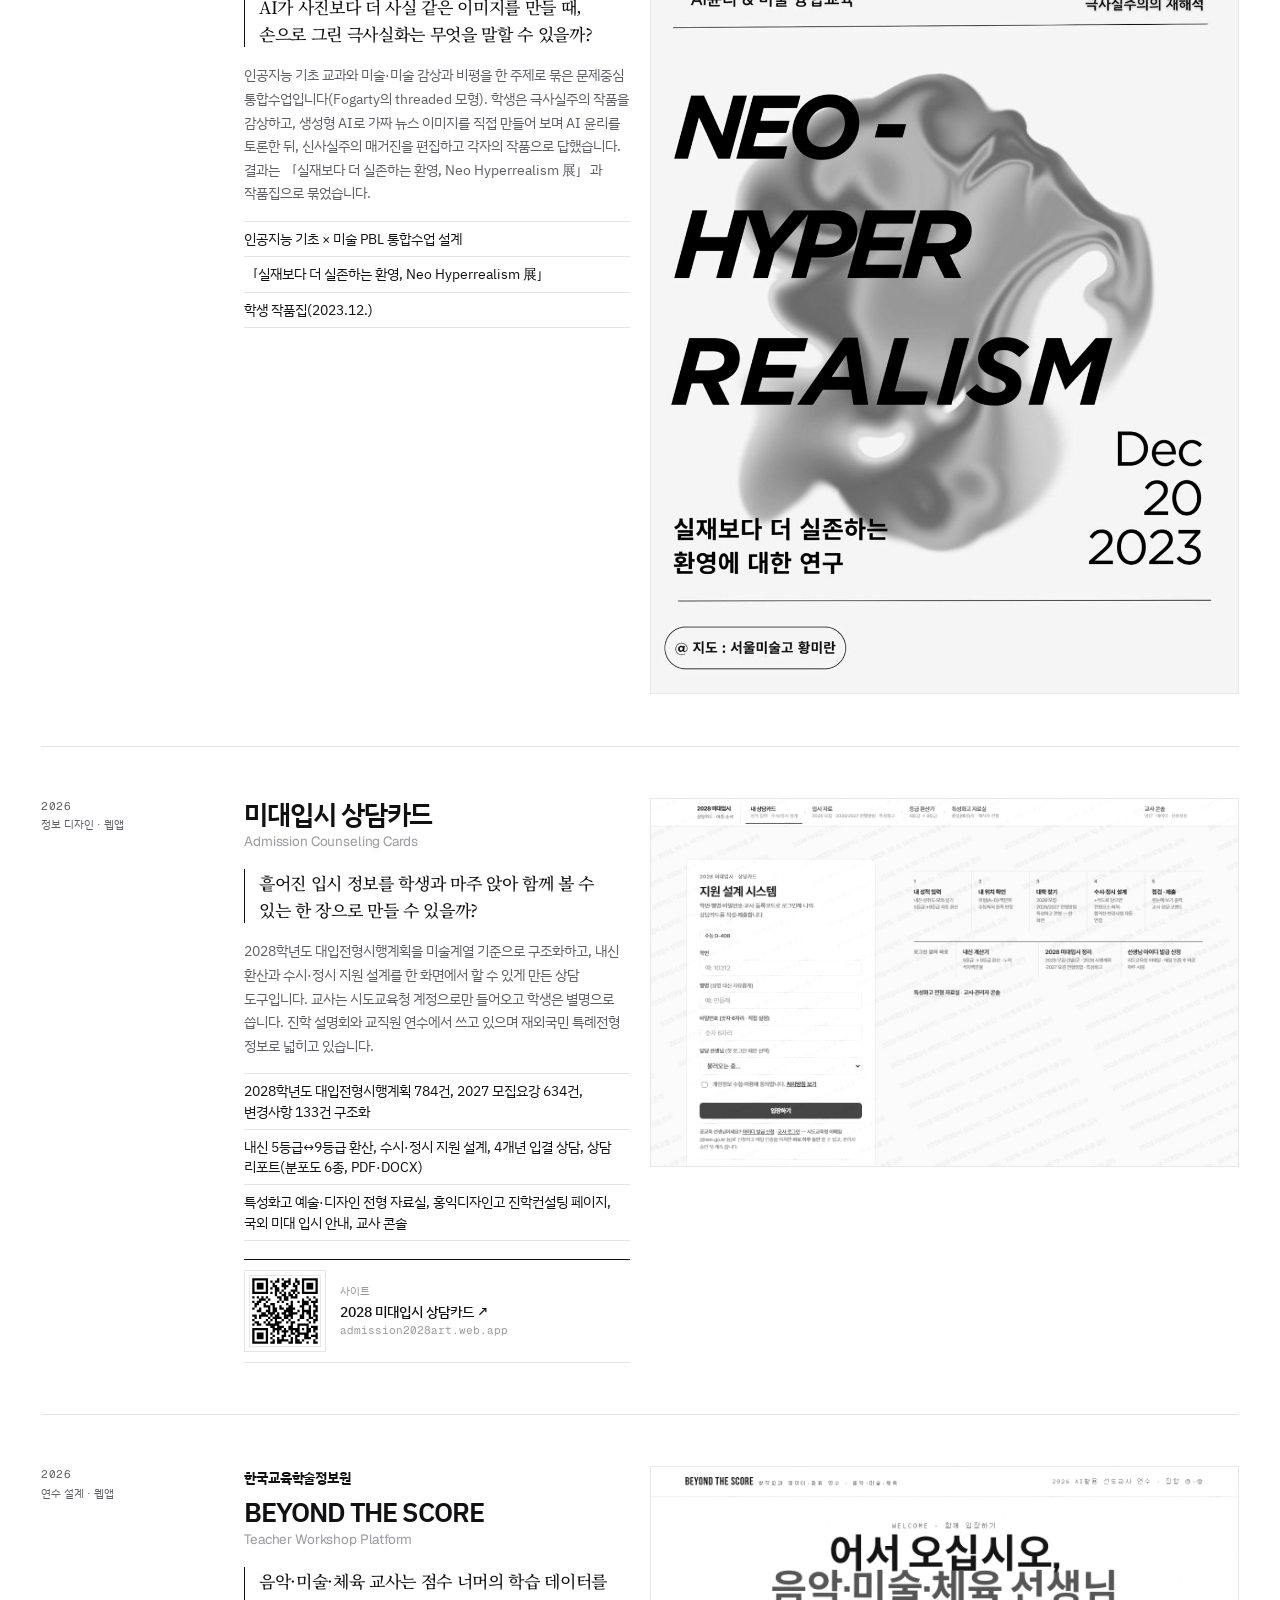
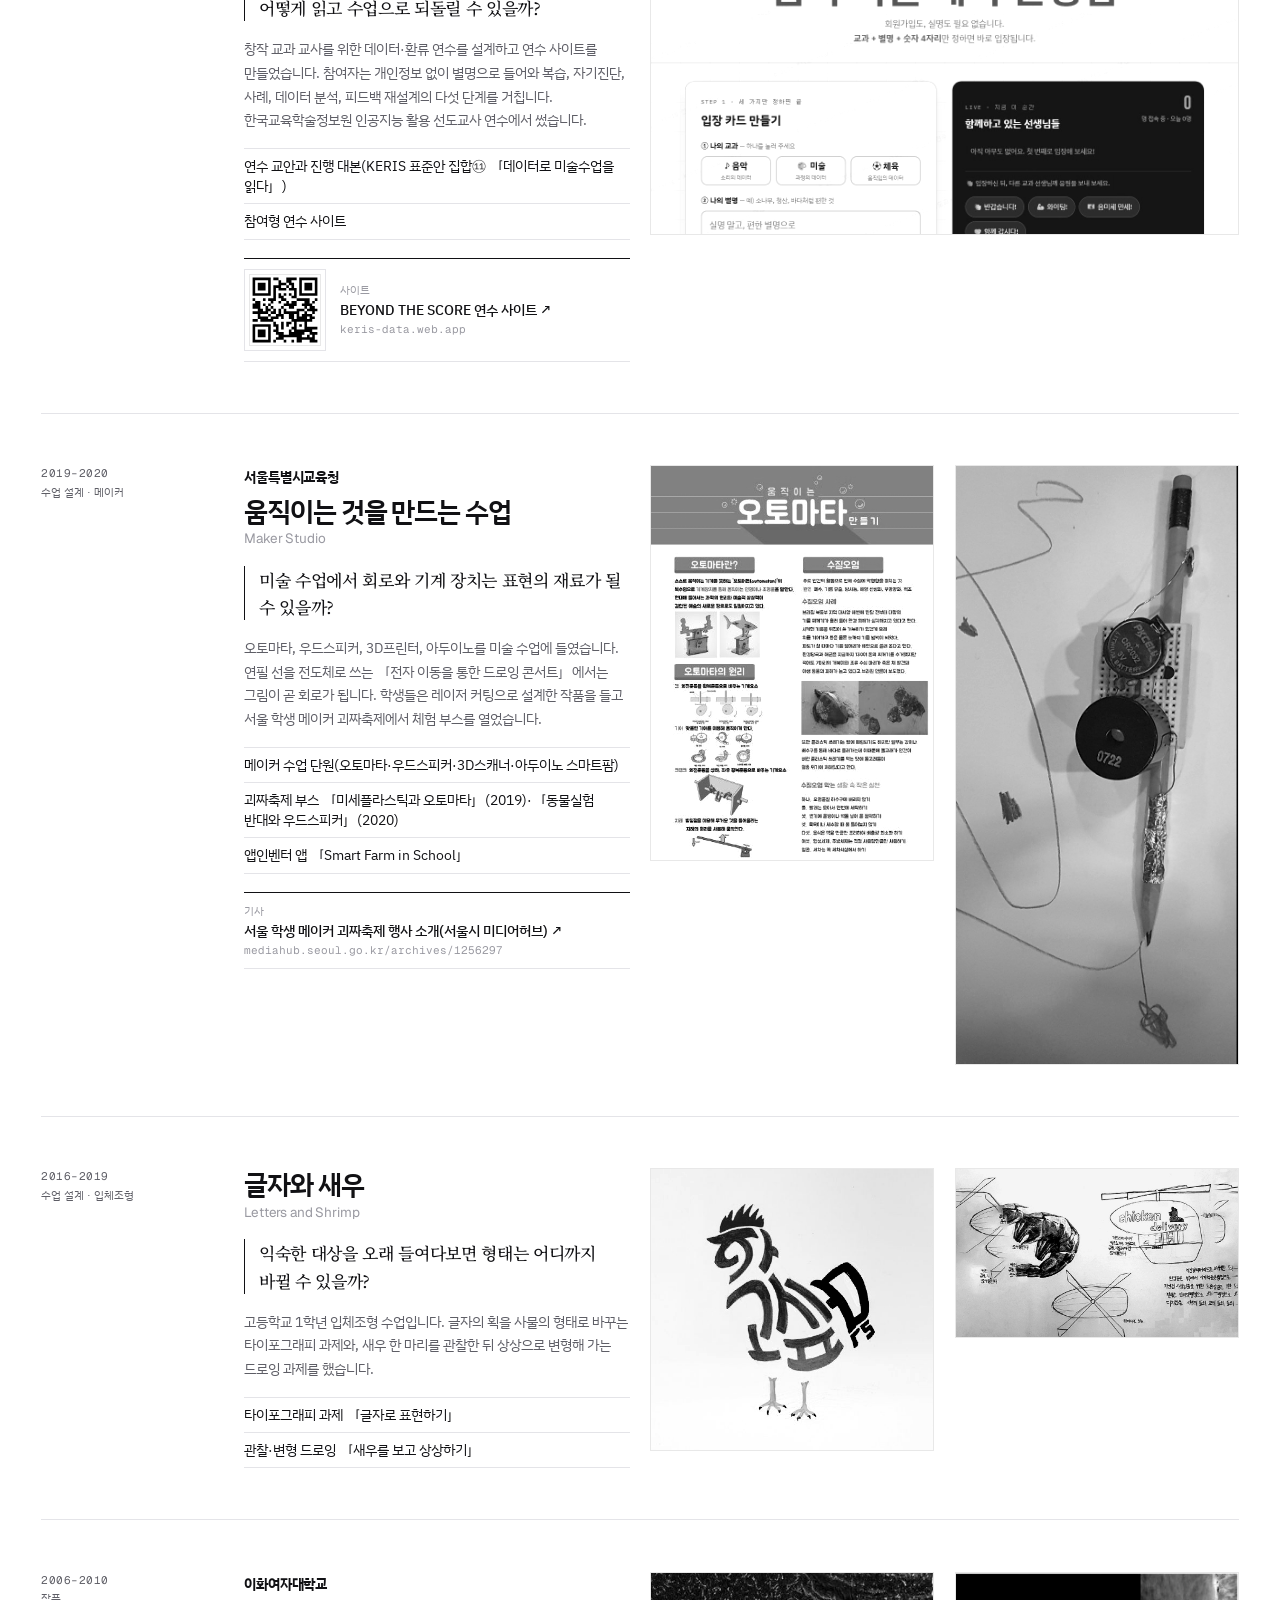
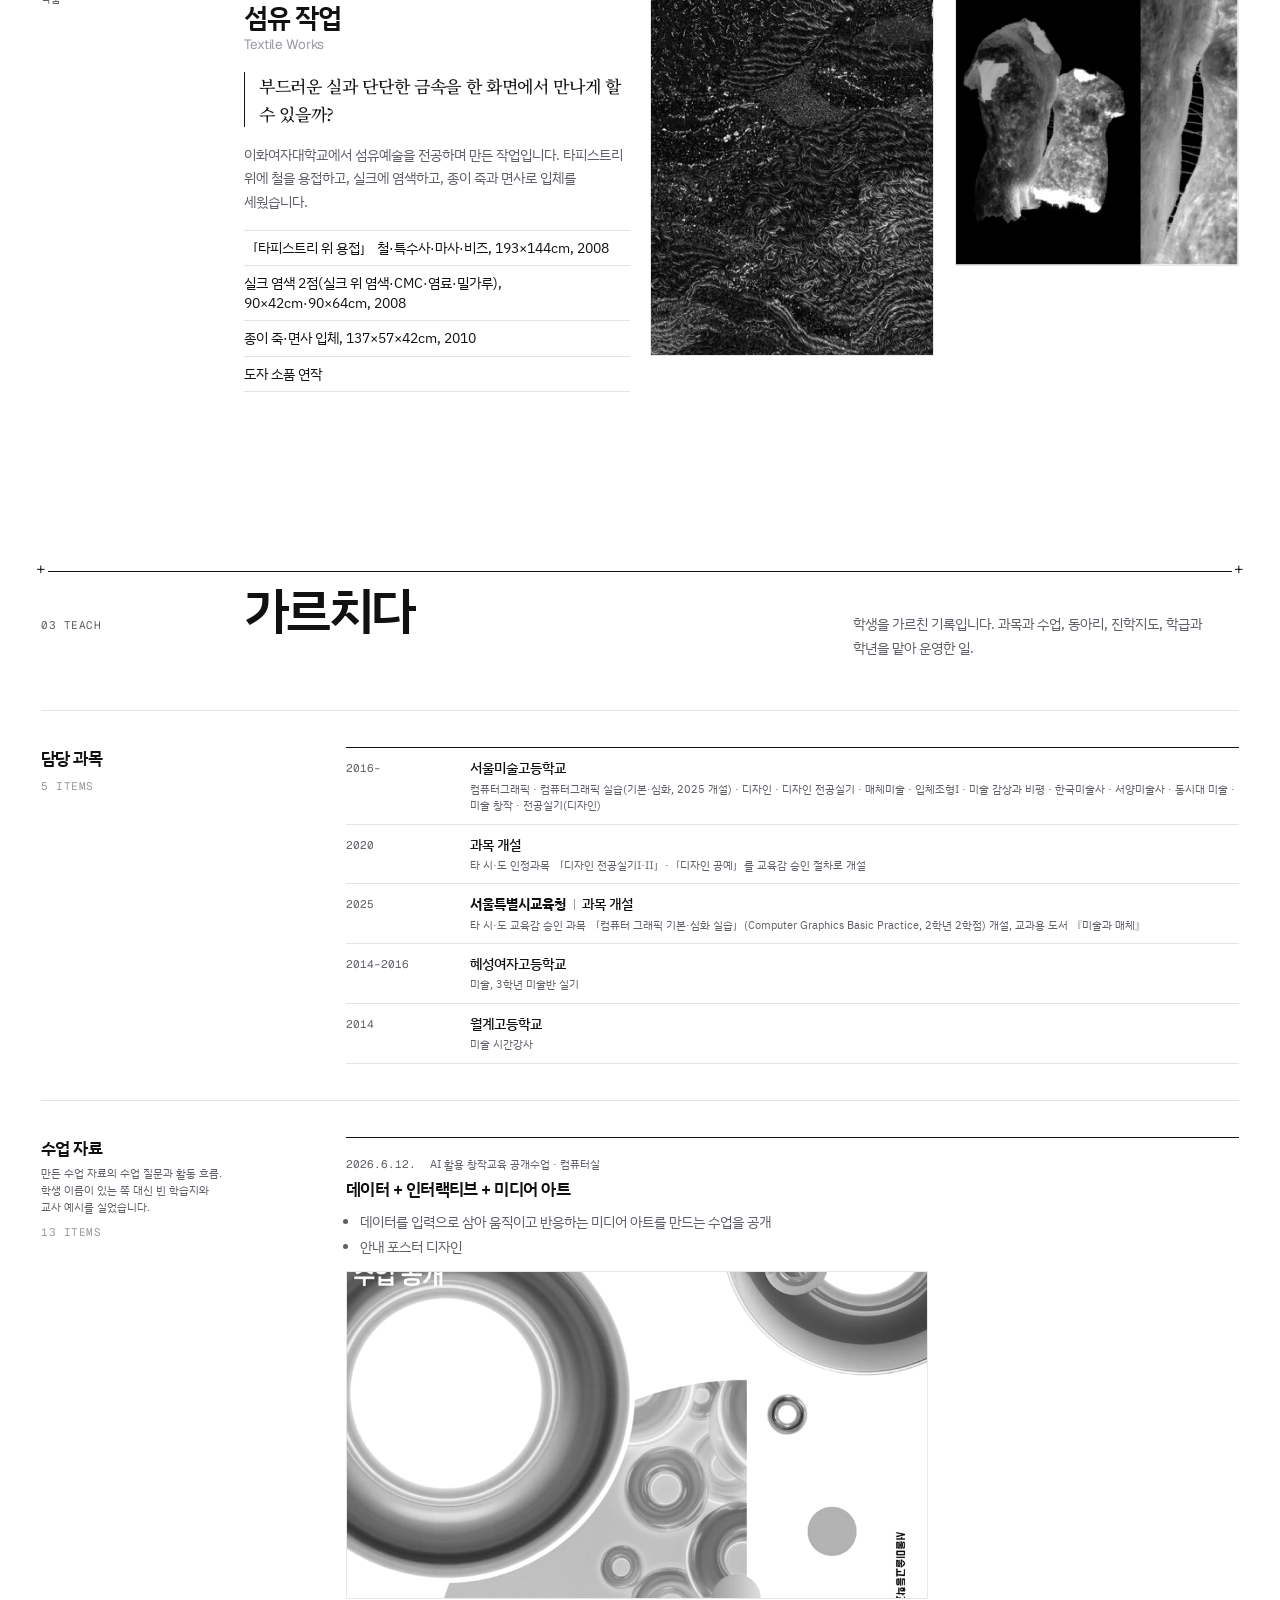
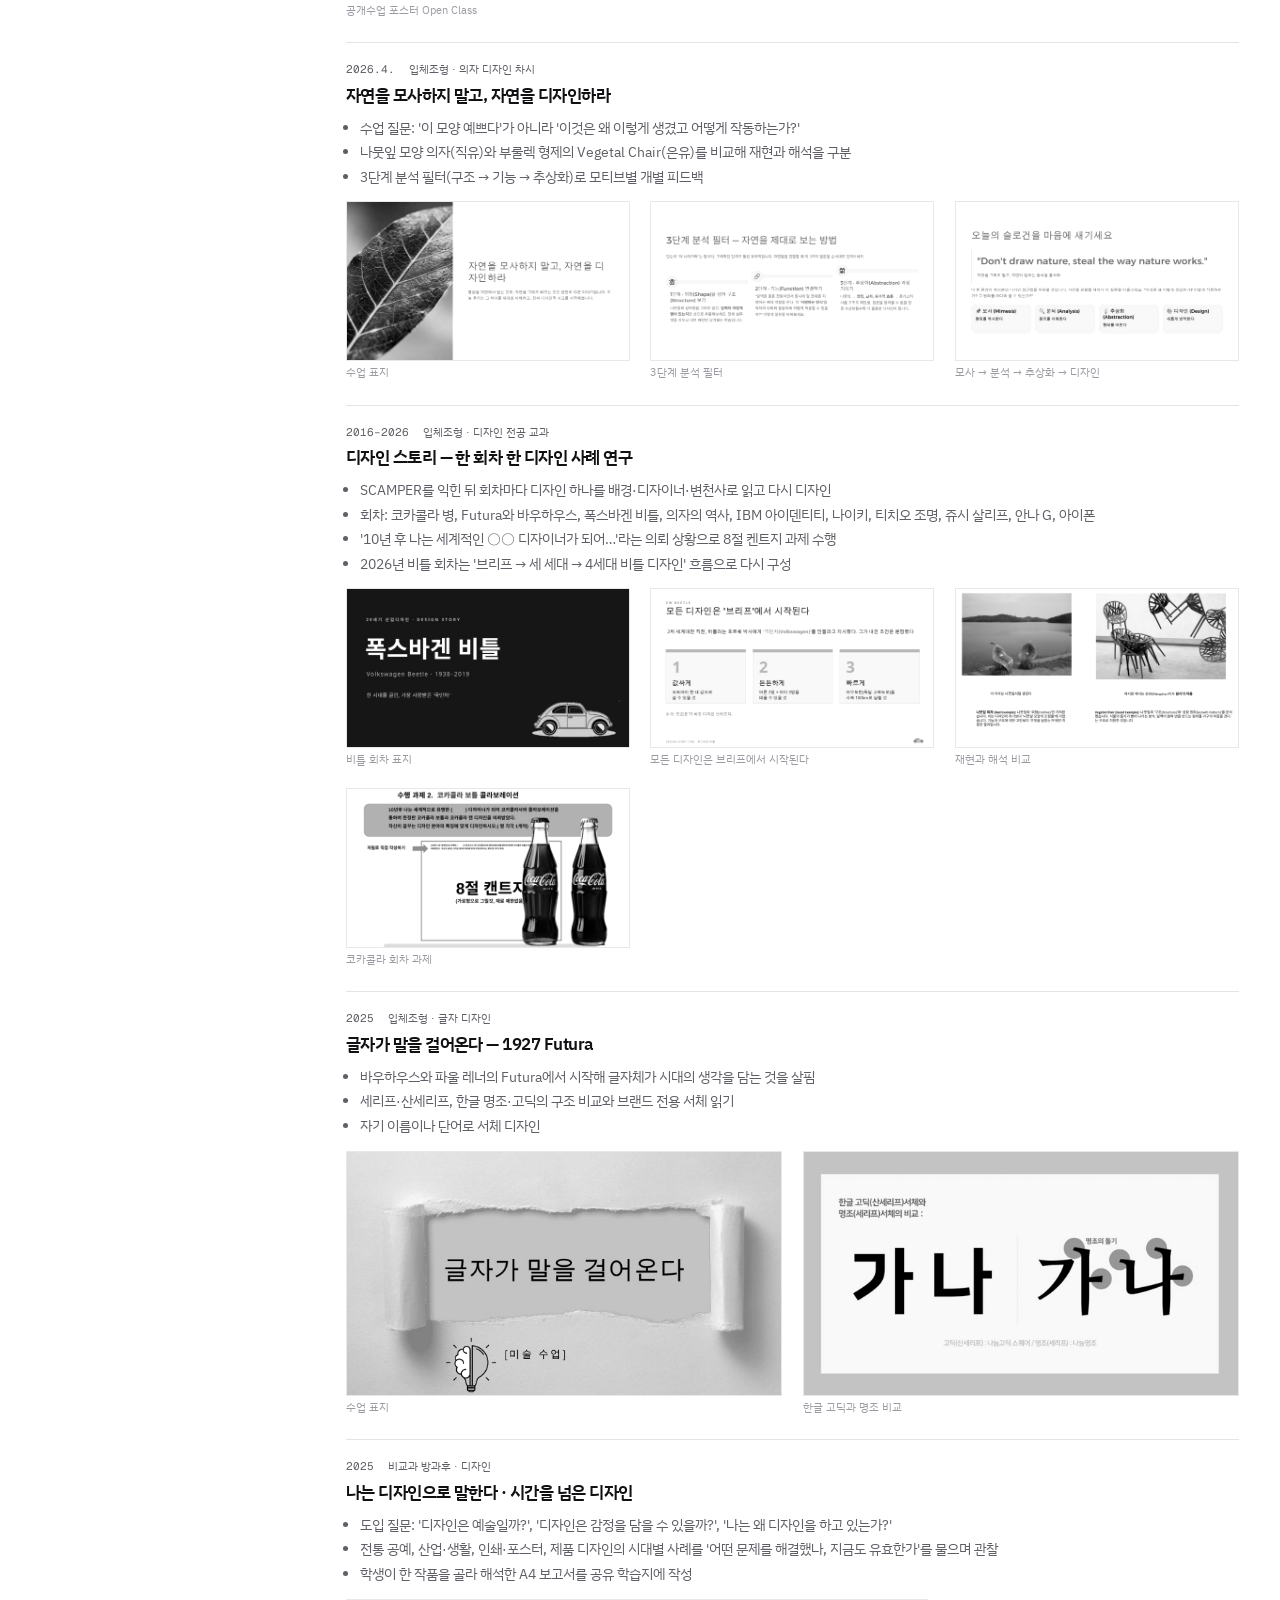
==== commit 1b577f8b: "번호 고정 메뉴와 구역 순서 개편, 강의를 연도·의뢰 기관별로 재정리 - 상단 메뉴 01 이력 ~ 08 이미지, 순서는 data.js order 한 줄로 정함 - 소개의 읽는 법·" ====
--- a/index.html
+++ b/index.html
@@ -4,9 +4,10 @@
 <meta charset="utf-8">
 <meta name="viewport" content="width=device-width, initial-scale=1, viewport-fit=cover">
 <title>황미란 Hwang Miran</title>
-<meta name="description" content="황미란. 미술·디자인 교육자, 디자이너, 연구자. 가르친 것, 만든 것, 쓴 것, 강의한 것, 연구한 것의 기록.">
+<meta name="description" content="황미란. 미술·디자인 교사, 디자이너, 연구자. 가르친 것, 만든 것, 쓴 것, 강의한 것, 연구한 것의 기록.">
+<meta name="author" content="황미란 Hwang Miran">
 <meta property="og:title" content="황미란 Hwang Miran">
-<meta property="og:description" content="미술과 디자인을 가르치고, 수업에 필요한 도구를 만들고, 그 수업을 연구합니다.">
+<meta property="og:description" content="미술과 디자인을 가르치고, 수업 도구를 만들고, 그 수업을 연구합니다.">
 <meta property="og:type" content="website">
 <link rel="icon" href="data:image/svg+xml,%3Csvg xmlns='http://www.w3.org/2000/svg' viewBox='0 0 64 64'%3E%3Crect width='64' height='64' fill='%23111114'/%3E%3Cpath d='M0 21.3h64M0 42.6h64M21.3 0v64M42.6 0v64' stroke='%23fff' stroke-width='1'/%3E%3Crect x='21.3' y='21.3' width='21.3' height='21.3' fill='%23fff'/%3E%3C/svg%3E">
 <link rel="preconnect" href="https://fonts.googleapis.com">
@@ -21,21 +22,10 @@
 <header class="top">
   <div class="wrap grid">
     <a class="who" href="#top">황미란 <span class="label">Hwang Miran</span></a>
-    <nav id="nav" aria-label="구역">
-      <a href="#life">CV</a>
-      <a href="#works">Works</a>
-      <a href="#teach">Teach</a>
-      <a href="#make">Make</a>
-      <a href="#write">Write</a>
-      <a href="#speak">Speak</a>
-      <a href="#research">Research</a>
-      <a href="#images">Images</a>
-      <a href="#contact">Contact</a>
-    </nav>
+    <nav id="nav" aria-label="구역"></nav>
     <div class="tools">
       <button class="pill grid-btn" id="grid-btn" type="button" aria-pressed="false" title="12단 그리드 보기 (G)">Grid</button>
       <button class="pill" id="theme-btn" type="button">Dark</button>
-      <button class="pill menu-btn" id="menu-btn" type="button" aria-expanded="false" aria-controls="nav">Menu</button>
     </div>
   </div>
 </header>
@@ -50,20 +40,13 @@
         <dl class="now" id="now"></dl>
       </div>
     </div>
-    <div class="map grid">
-      <p class="label" style="grid-column:1/span 2">How to read</p>
-      <p class="how" id="how"></p>
-      <ol class="toc" id="toc"></ol>
-    </div>
   </section>
-
-  <div id="chapters-top"></div>
 
   <section class="sec wrap" id="works">
     <div class="sec-head grid">
       <span class="idx label">Selected Works</span>
       <h2>선별 작업</h2>
-      <p>수업 설계, 정보 디자인, 교과서, 작품 가운데 열 가지. 각 작업은 하나의 질문에서 시작했습니다.</p>
+      <p>수업 설계, 정보 디자인, 교과서, 작품 가운데 열한 가지. 각 작업은 하나의 질문에서 시작했습니다.</p>
     </div>
     <div class="projects" id="projects"></div>
   </section>
@@ -74,7 +57,7 @@
     <div class="sec-head grid">
       <span class="idx label">Images</span>
       <h2>이미지</h2>
-      <p>평소에는 흑백으로 보이고, 마우스를 올리면 원래 색이 나옵니다. 학생 얼굴과 이름이 드러난 사진은 싣지 않았습니다.</p>
+      <p>선별 작업에 없는 사진만 실었습니다. 평소에는 흑백이고, 마우스를 올리거나 손가락을 대면 원래 색이 나옵니다. 학생 얼굴과 이름이 드러난 사진은 싣지 않았습니다.</p>
     </div>
     <div class="gallery" id="gallery-grid"></div>
   </section>
--- a/css/style.css
+++ b/css/style.css
@@ -17,6 +17,7 @@
   --margin: clamp(16px, 3.2vw, 48px);
   --gutter: clamp(12px, 1.6vw, 24px);
   --cols: 12;
+  --head-h: 60px;
 
   --t-xs: 11px;
   --t-sm: 13.5px;
@@ -38,7 +39,7 @@
 }
 
 *, *::before, *::after { box-sizing: border-box; }
-html { scroll-behavior: smooth; scroll-padding-top: 64px; -webkit-text-size-adjust: 100%; }
+html { scroll-behavior: smooth; scroll-padding-top: calc(var(--head-h) + 8px); -webkit-text-size-adjust: 100%; }
 body {
   margin: 0; background: var(--bg); color: var(--ink);
   font-family: var(--f-sans); font-size: var(--t-base); line-height: 1.75;
@@ -65,18 +66,23 @@
 
 /* ── header ───────────────────────────── */
 .top { position: sticky; top: env(safe-area-inset-top, 0px); z-index: 50; background: color-mix(in srgb, var(--bg) 90%, transparent); backdrop-filter: blur(10px); -webkit-backdrop-filter: blur(10px); border-bottom: 1px solid var(--line); }
-.top .grid { align-items: center; min-height: 52px; }
-.top .who { grid-column: 1 / span 3; font-weight: 600; font-size: var(--t-sm); display: flex; gap: .6em; align-items: baseline; }
+.top .grid { align-items: stretch; min-height: var(--head-h); }
+.top .who { grid-column: 1 / span 2; align-self: center; font-weight: 600; font-size: var(--t-sm); display: flex; flex-wrap: wrap; gap: 0 .6em; align-items: baseline; }
 .top .who .label { color: var(--ink-3); }
-.top nav { grid-column: 4 / span 7; display: flex; gap: clamp(12px, 1.8vw, 28px); flex-wrap: wrap; font-size: var(--t-sm); }
-.top nav a { color: var(--ink-2); position: relative; padding-block: 4px; }
+/* 번호 메뉴: 넓은 화면에서는 12단 가운데 8단을 한 칸씩 */
+.top nav { grid-column: 3 / span 8; display: grid; grid-template-columns: repeat(8, minmax(0, 1fr)); column-gap: var(--gutter); }
+@supports (grid-template-columns: subgrid) { .top nav { grid-template-columns: subgrid; } }
+.top nav a { display: grid; grid-template-columns: auto minmax(0, 1fr); column-gap: 6px; align-content: center; padding: 8px 0; border-top: 2px solid transparent; color: var(--ink-2); line-height: 1.3; }
+.top nav .n { font: var(--t-xs)/1.3 var(--f-mono); color: var(--ink-3); font-variant-numeric: tabular-nums; padding-top: 1px; }
+.top nav .ko { font-size: var(--t-sm); font-weight: 500; white-space: nowrap; }
+.top nav .en { grid-column: 1 / -1; font: 10.5px/1.3 var(--f-display); color: var(--ink-3); white-space: nowrap; overflow: hidden; text-overflow: ellipsis; }
 .top nav a:hover, .top nav a.on { color: var(--ink); }
-.top nav a.on::after { content: ""; position: absolute; left: 0; right: 0; bottom: -2px; height: 1px; background: var(--ink); }
-.top .tools { grid-column: 11 / span 2; display: flex; justify-content: flex-end; gap: 6px; }
+.top nav a:hover .n, .top nav a.on .n { color: var(--ink); }
+.top nav a.on { border-top-color: var(--ink); }
+.top .tools { grid-column: 11 / span 2; align-self: center; display: flex; justify-content: flex-end; gap: 6px; }
 .pill { font: 500 var(--t-xs)/1 var(--f-mono); letter-spacing: .04em; text-transform: uppercase; border: 1px solid var(--line); background: transparent; color: var(--ink); border-radius: 999px; padding: 7px 11px; cursor: pointer; white-space: nowrap; transition: border-color .2s, background .2s, color .2s; }
 .pill:hover { border-color: var(--ink); }
 .pill[aria-pressed="true"] { background: var(--ink); color: var(--bg); border-color: var(--ink); }
-.menu-btn { display: none; }
 
 /* ── hero ─────────────────────────────── */
 .hero { padding-top: clamp(28px, 5vw, 72px); }
@@ -119,7 +125,7 @@
 .ext:hover { opacity: .6; }
 .proj figure, .gallery figure { margin: 0; }
 .proj img { width: 100%; border: 1px solid var(--line); filter: grayscale(1) contrast(1.04); transition: filter .4s; }
-.proj figure:hover img, .gallery figure:hover img { filter: none; }
+.proj figure:hover img, .gallery figure:hover img, .proj figure:active img, .gallery figure:active img { filter: none; }
 
 /* ── archive ──────────────────────────── */
 .arch { list-style: none; margin: 0; padding: 0; border-top: 1px solid var(--ink); }
@@ -198,11 +204,7 @@
 @media (max-width: 820px) {
   :root { --cols: 6; }
   .top .who { grid-column: 1 / span 4; }
-  .top nav { display: none; grid-column: 1 / -1; flex-direction: column; gap: 0; padding-bottom: 10px; }
-  .top nav.open { display: flex; }
-  .top nav a { padding: 10px 0; border-top: 1px solid var(--line); font-size: var(--t-md); }
-  .top .tools { grid-column: 5 / span 2; grid-row: 1; }
-  .menu-btn { display: inline-block; }
+  .top .tools { grid-column: 5 / span 2; }
   .grid-btn { display: none; }
   .intro-side { grid-column: 1 / -1; }
   .sec-head .idx, .sec-head h2, .sec-head p { grid-column: 1 / -1; }
@@ -218,21 +220,11 @@
   .ledger li { grid-template-columns: 5.4em minmax(0, 1fr); }
 }
 /* 한글 분류명은 본문 글꼴로 */
-.proj .meta .label + .label, .pubs .k { font-family: var(--f-sans); text-transform: none; letter-spacing: 0; font-size: 12px; }
-
-/* ── v4: 읽는 법·차례, 장(章) 레이아웃 ─────────── */
-.map { border-top: 1px solid var(--line); margin-top: clamp(28px, 4vw, 48px); padding-top: 16px; row-gap: 12px; }
-.map .how { grid-column: 3 / span 5; margin: 0; font-size: var(--t-sm); color: var(--ink-2); }
-.toc { grid-column: 9 / span 4; list-style: none; margin: 0; padding: 0; counter-reset: t; }
-.toc li { counter-increment: t; border-top: 1px solid var(--line); }
-.toc li:last-child { border-bottom: 1px solid var(--line); }
-.toc a { display: grid; grid-template-columns: 2em 1fr auto; gap: 10px; align-items: baseline; padding: 7px 0; font-size: var(--t-sm); }
-.toc a::before { content: counter(t, decimal-leading-zero); font: var(--t-xs) var(--f-mono); color: var(--ink-3); }
-.toc .en { font-family: var(--f-display); font-weight: 500; }
-.toc .ko { color: var(--ink-2); font-size: var(--t-xs); }
-.toc a:hover .en { text-decoration: underline; text-underline-offset: .15em; }
-
-.proj .meta .k { font-family: var(--f-sans); text-transform: none; letter-spacing: 0; font-size: 12px; }
+.proj .meta .label + .label, .pubs .k { font-family: var(--f-sans); text-transform: none; letter-spacing: 0; font-size: var(--t-xs); }
+
+/* ── v4: 장(章) 레이아웃 ─────────── */
+
+.proj .meta .k { font-family: var(--f-sans); text-transform: none; letter-spacing: 0; font-size: var(--t-xs); }
 .facts { margin: 0 0 18px; border-top: 1px solid var(--ink); }
 .facts div { display: grid; grid-template-columns: 11em 1fr; gap: 12px; padding: 9px 0; border-bottom: 1px solid var(--line); font-size: var(--t-sm); line-height: 1.55; }
 .facts dt { font-weight: 500; }
@@ -242,7 +234,7 @@
 
 .group { padding-block: clamp(20px, 3vw, 36px); border-top: 1px solid var(--line); row-gap: 12px; }
 .group:first-of-type { border-top: 0; }
-.gh { grid-column: 1 / span 3; position: sticky; top: calc(64px + env(safe-area-inset-top, 0px)); align-self: start; }
+.gh { grid-column: 1 / span 3; position: sticky; top: calc(var(--head-h) + 12px + env(safe-area-inset-top, 0px)); align-self: start; }
 .gh h3 { margin: 0; font: 600 var(--t-md)/1.3 var(--f-sans); letter-spacing: -.03em; }
 .gh .note { margin: 6px 0 0; font-size: var(--t-xs); color: var(--ink-2); line-height: 1.55; max-width: 26ch; }
 .gh .n { display: block; margin-top: 8px; color: var(--ink-3); }
@@ -254,13 +246,10 @@
 .gb .threads { min-width: 560px; }
 .chapter .thread-tip { margin-top: 10px; }
 @media (max-width: 1100px) {
-  .map .how { grid-column: 1 / span 12; }
-  .toc { grid-column: 1 / span 8; }
   .gh { grid-column: 1 / span 4; }
   .gb { grid-column: 5 / span 8; }
 }
 @media (max-width: 820px) {
-  .map .how, .toc { grid-column: 1 / -1; }
   .gh { grid-column: 1 / -1; position: static; }
   .gh .note { max-width: none; }
   .gb { grid-column: 1 / -1; }
@@ -286,5 +275,74 @@
   .gb .ledger li.has-qr { grid-template-columns: 6.6em minmax(0, 1fr) auto; }
   .qr.sm img { width: 44px; height: 44px; }
 }
-@media print { .qr { border-color: #ccc; } }
-.links .lk, .sub .label { font-family: var(--f-sans); text-transform: none; letter-spacing: 0; font-size: 11.5px; }
+@media print {
+  :root { --bg: #fff; --ink: #000; --ink-2: #333; --ink-3: #666; --line: #ccc; --wash: #f4f4f4; color-scheme: light; }
+  .top, .tools, .overlay, .toast, .filt, .clock { display: none !important; }
+  .mega { font-size: 64pt !important; }
+  .sec { padding-block: 28pt 0; break-before: page; }
+  .sec-head, .group, .proj, .card, .ledger li { break-inside: avoid; }
+  .gh { position: static; }
+  img { filter: none !important; }
+  .qr { border-color: #ccc; }
+  a.ul, .links a .lt { border: 0; text-decoration: none; }
+}
+.links .lk, .sub .label { font-family: var(--f-sans); text-transform: none; letter-spacing: 0; font-size: var(--t-xs); }
+
+/* ── 강의 노트 · 수업 자료 카드 (2026.10.8.) ── */
+.cards { display: grid; gap: 0; }
+.card { padding: 18px 0 24px; border-bottom: 1px solid var(--line); }
+.cards .card:first-child { border-top: 1px solid var(--ink); }
+.card .cm { display: flex; flex-wrap: wrap; gap: 4px 14px; font: var(--t-xs)/1.5 var(--f-mono); color: var(--ink-2); }
+.card .cm .o { font-family: var(--f-sans); }
+.card h4 { margin: 6px 0 10px; font: 600 var(--t-md)/1.35 var(--f-sans); letter-spacing: -.03em; }
+.card .core { margin: 0 0 14px; padding-left: 1.1em; font-size: var(--t-sm); line-height: 1.6; color: var(--ink-2); }
+.card .core li + li { margin-top: 3px; }
+.cpics { display: grid; gap: var(--gutter); grid-template-columns: repeat(3, minmax(0, 1fr)); }
+.cpics.n1 { grid-template-columns: minmax(0, 2fr) minmax(0, 1fr); }
+.cpics.n2 { grid-template-columns: 1fr 1fr; }
+.cpics figure { margin: 0; }
+.cpics img { width: 100%; aspect-ratio: 16 / 9; object-fit: cover; border: 1px solid var(--line); filter: grayscale(1) contrast(1.04); transition: filter .4s; }
+.cpics img.tall, .cpics figure.tall img { aspect-ratio: auto; }
+.cpics figure:hover img, .cpics figure:active img { filter: none; }
+.cpics figcaption { margin-top: 4px; font-size: var(--t-xs); color: var(--ink-3); line-height: 1.4; }
+@media (max-width: 640px) { .cpics, .cpics.n1, .cpics.n2 { grid-template-columns: 1fr 1fr; } }
+
+/* ── 주최·주관 기관: 제목 앞에 굵게 ─────── */
+.ledger .org { display: inline; font-weight: 700; color: var(--ink); margin-right: .55em; }
+.ledger .org::after { content: ""; display: inline-block; width: 1px; height: .85em; background: var(--ink-3); margin-left: .55em; vertical-align: -.05em; }
+.proj p.org { margin: 0 0 6px; font-size: var(--t-sm); font-weight: 700; letter-spacing: -.01em; }
+
+/* ── 번호 메뉴 2단 (1180px 이하): 이름 줄 아래에 가로로 넘기는 메뉴 ── */
+@media (max-width: 1179px) {
+  :root { --head-h: 92px; }
+  .top .grid { row-gap: 0; }
+  .top .who { grid-column: 1 / span 6; min-height: 48px; align-content: center; }
+  .top .tools { grid-column: 7 / span 6; grid-row: 1; }
+  .top nav { grid-column: 1 / -1; grid-row: 2; display: flex; justify-content: space-between; gap: 0 clamp(14px, 2.4vw, 28px); overflow-x: auto; scrollbar-width: none; border-top: 1px solid var(--line); margin-inline: calc(var(--margin) * -1); padding-inline: var(--margin); }
+  .top nav::-webkit-scrollbar { display: none; }
+  .top nav a { flex: none; display: flex; gap: 6px; align-items: baseline; padding: 10px 0 9px; border-top: 0; border-bottom: 2px solid transparent; }
+  .top nav .en { display: none; }
+  .top nav a.on { border-bottom-color: var(--ink); }
+}
+@media (max-width: 820px) {
+  .top .who { grid-column: 1 / span 4; }
+  .top .tools { grid-column: 5 / span 2; }
+}
+
+/* 소개 다음 첫 구역(이력)은 바로 이어서 */
+.hero + .sec { padding-top: clamp(40px, 6vw, 88px); }
+
+/* ── 강의: 대상 고르기, 의뢰 기관 묶음 ── */
+.sec-head .filt { grid-column: 9 / span 4; display: flex; flex-wrap: wrap; gap: 6px; margin-top: 10px; }
+.filt .pill { font-family: var(--f-sans); text-transform: none; letter-spacing: 0; }
+.lo + .lo { margin-top: 22px; }
+.lo-h { margin: 0; padding: 8px 0 6px; border-top: 1px solid var(--ink); font-size: var(--t-sm); font-weight: 700; letter-spacing: -.01em; line-height: 1.45; }
+.gb .lec .ledger li:first-child { border-top: 1px solid var(--line); }
+.ledger .aud { font: var(--t-xs)/1.5 var(--f-sans); color: var(--ink-2); }
+.gb .lec .ledger li { grid-template-columns: 6.4em minmax(0, 1fr); }
+.gh .n i { font-style: normal; }
+[hidden] { display: none !important; }
+@media (max-width: 820px) {
+  .sec-head .filt { grid-column: 1 / -1; }
+  .gb .lec .ledger li { grid-template-columns: 5.6em minmax(0, 1fr); }
+}
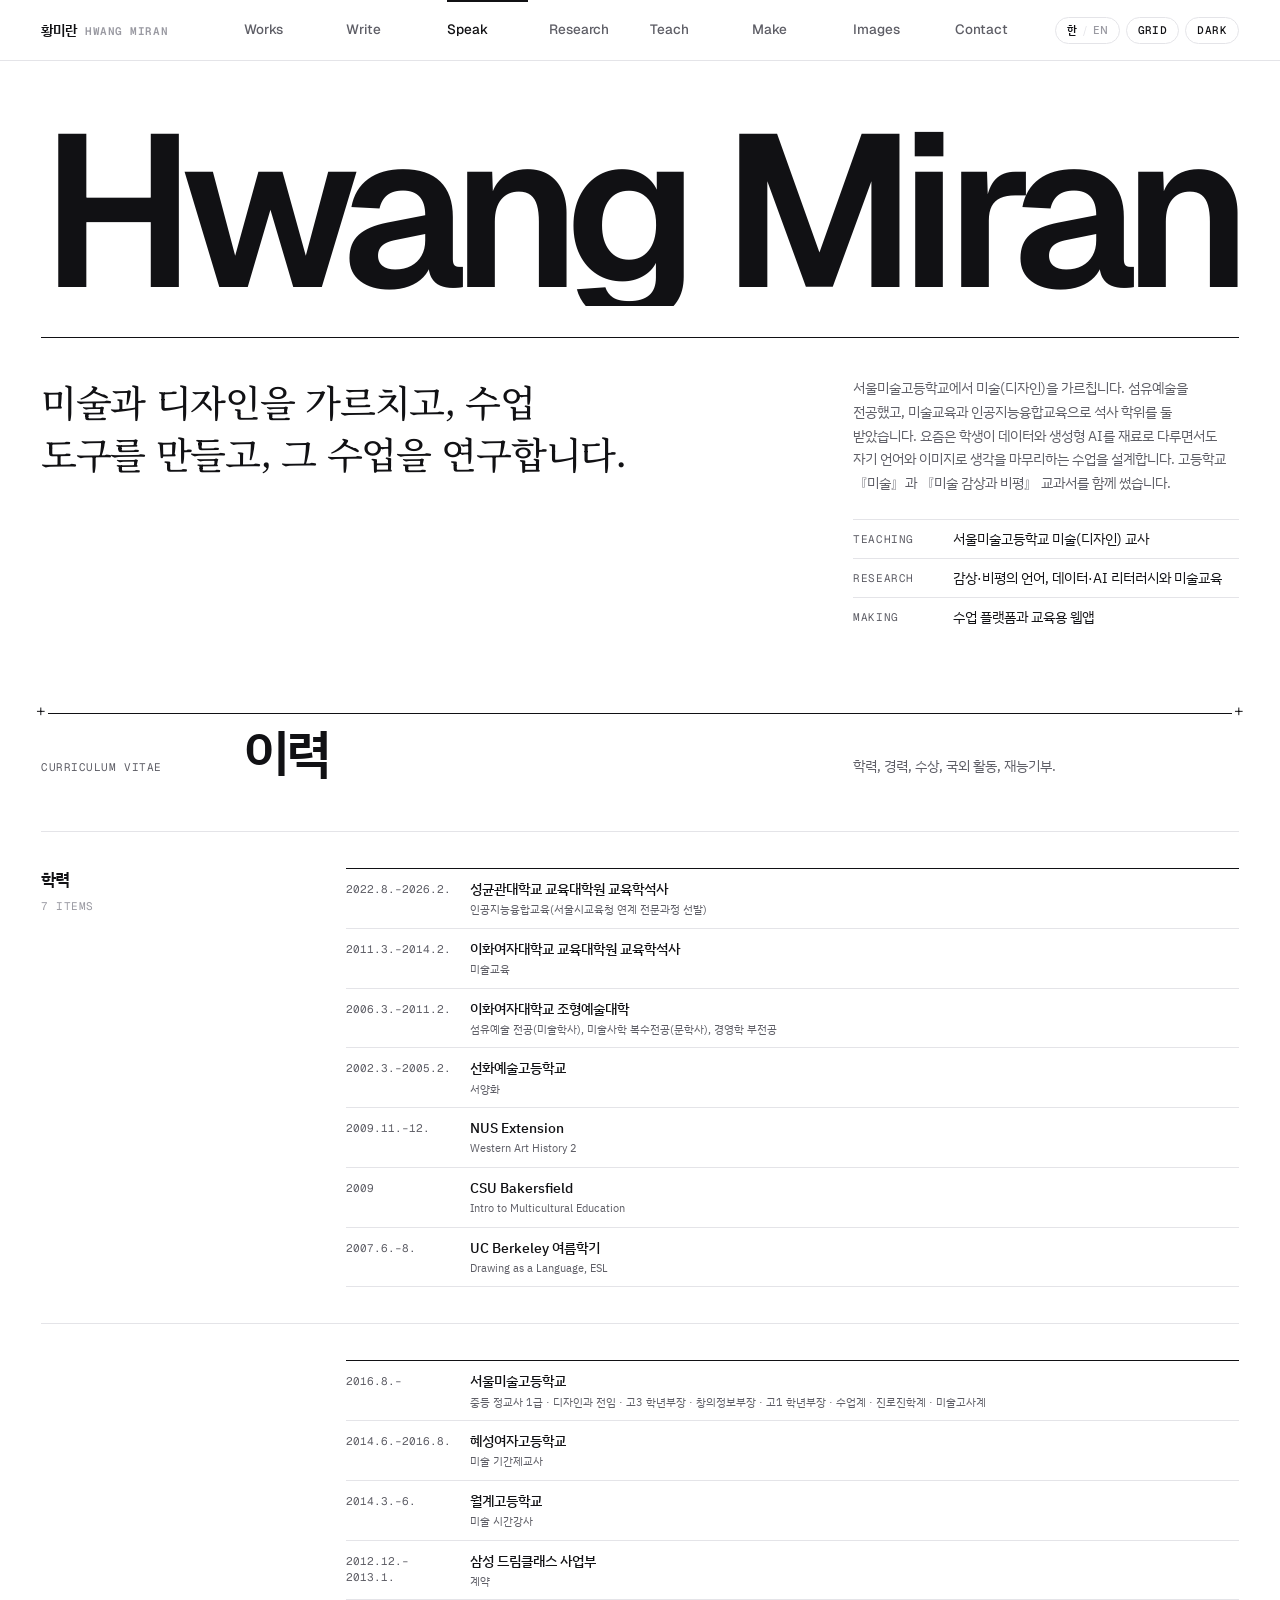
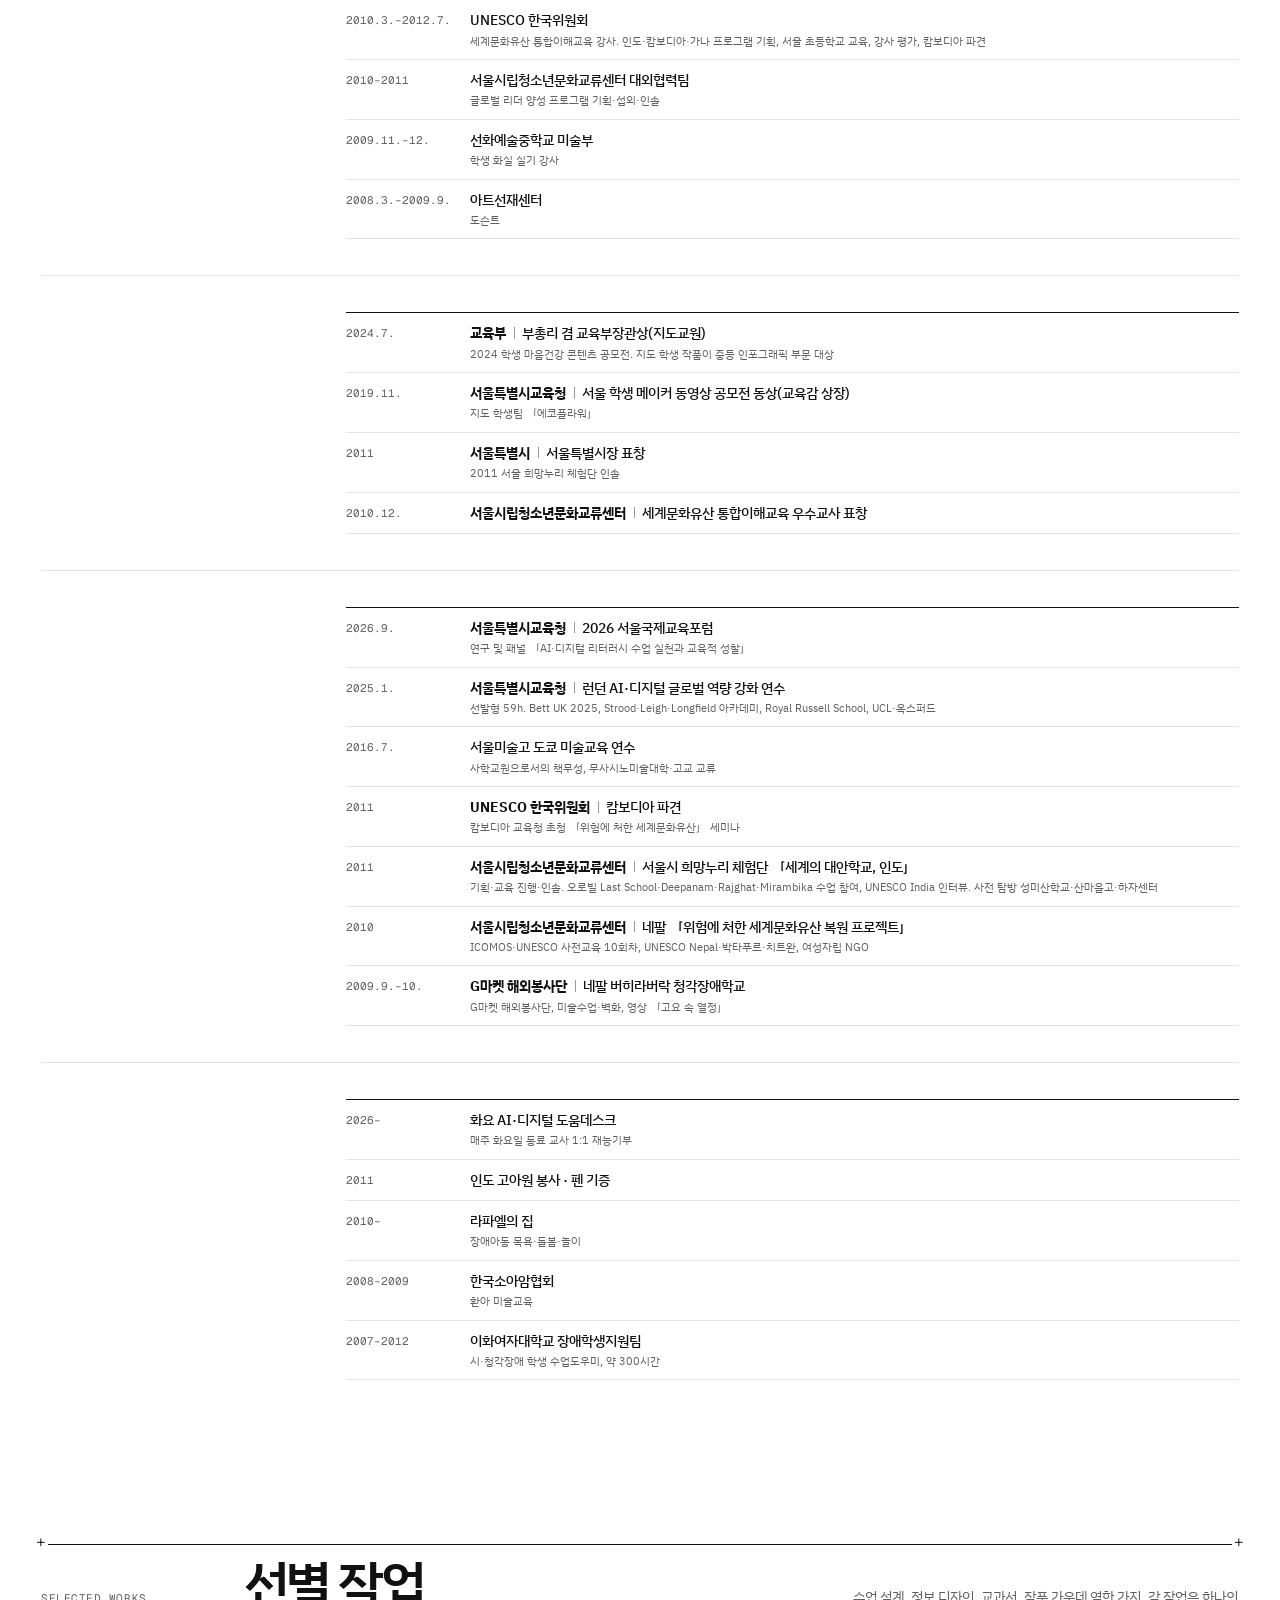
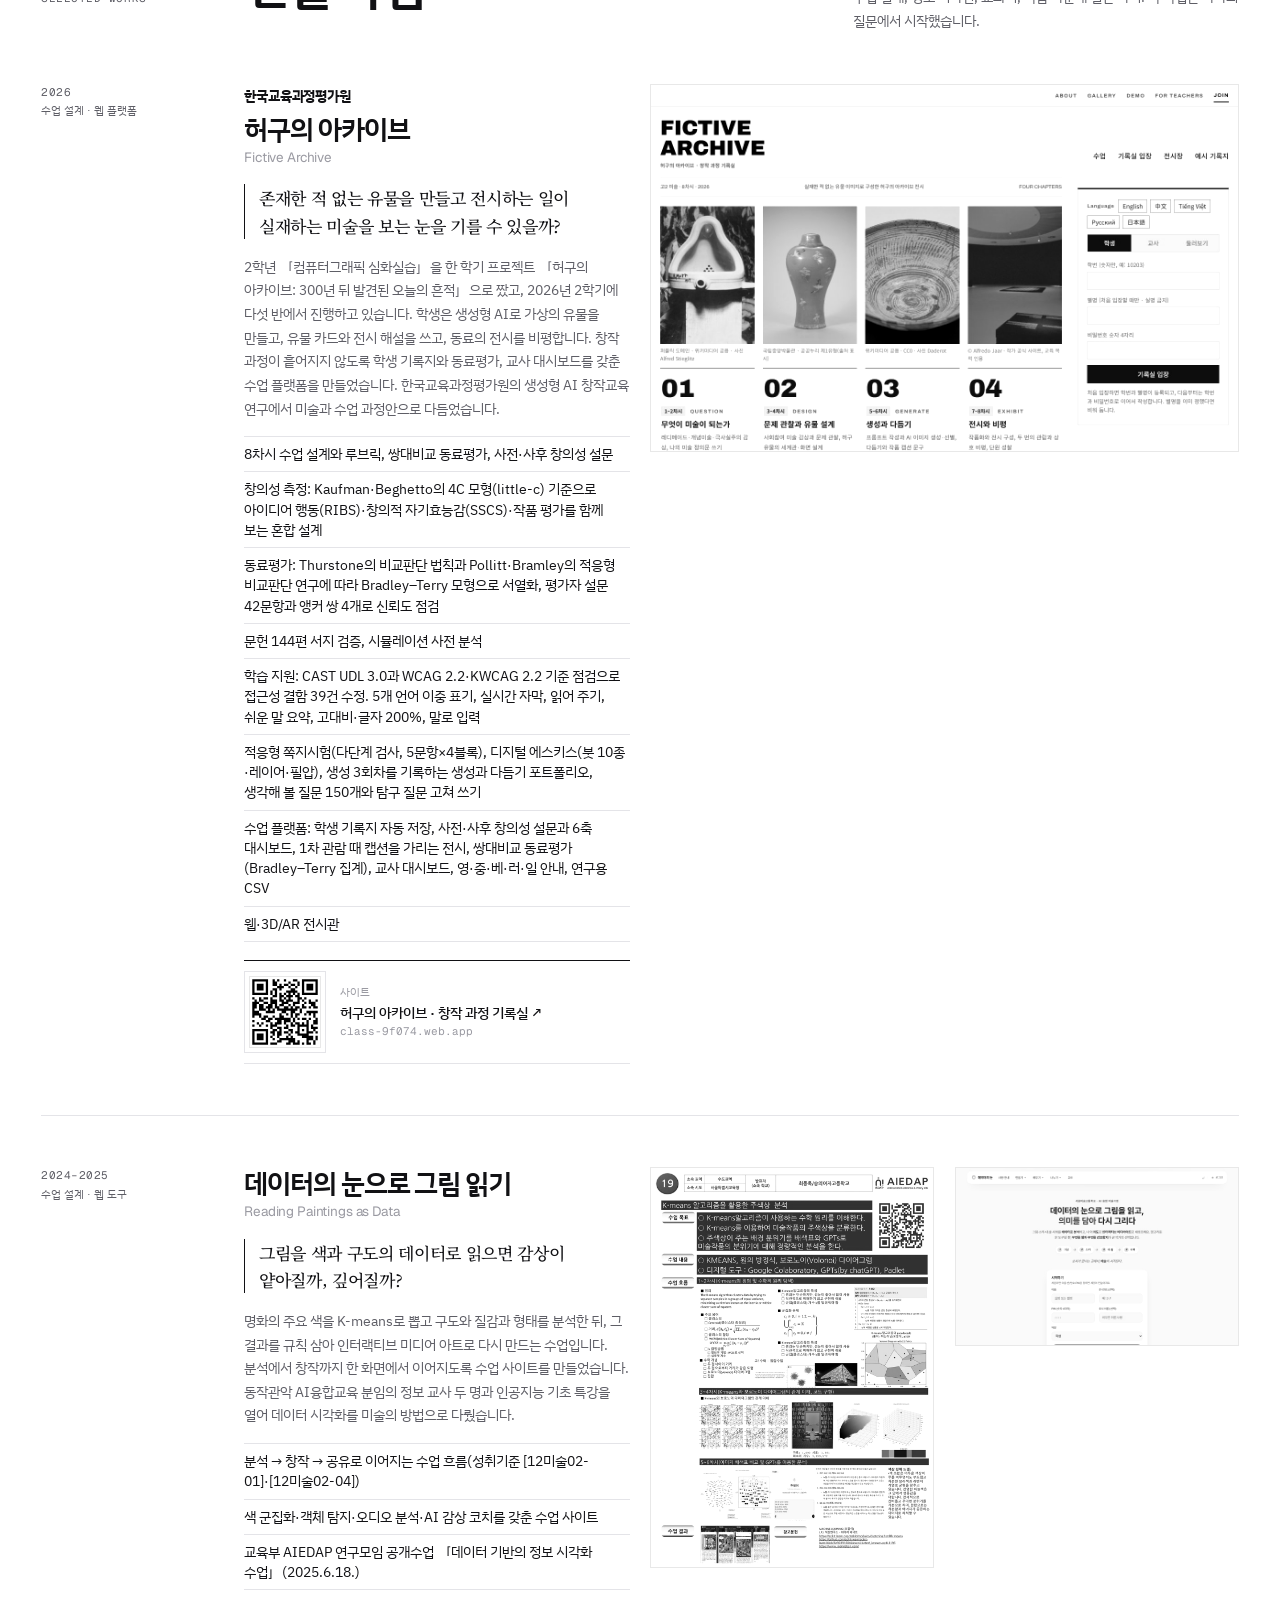
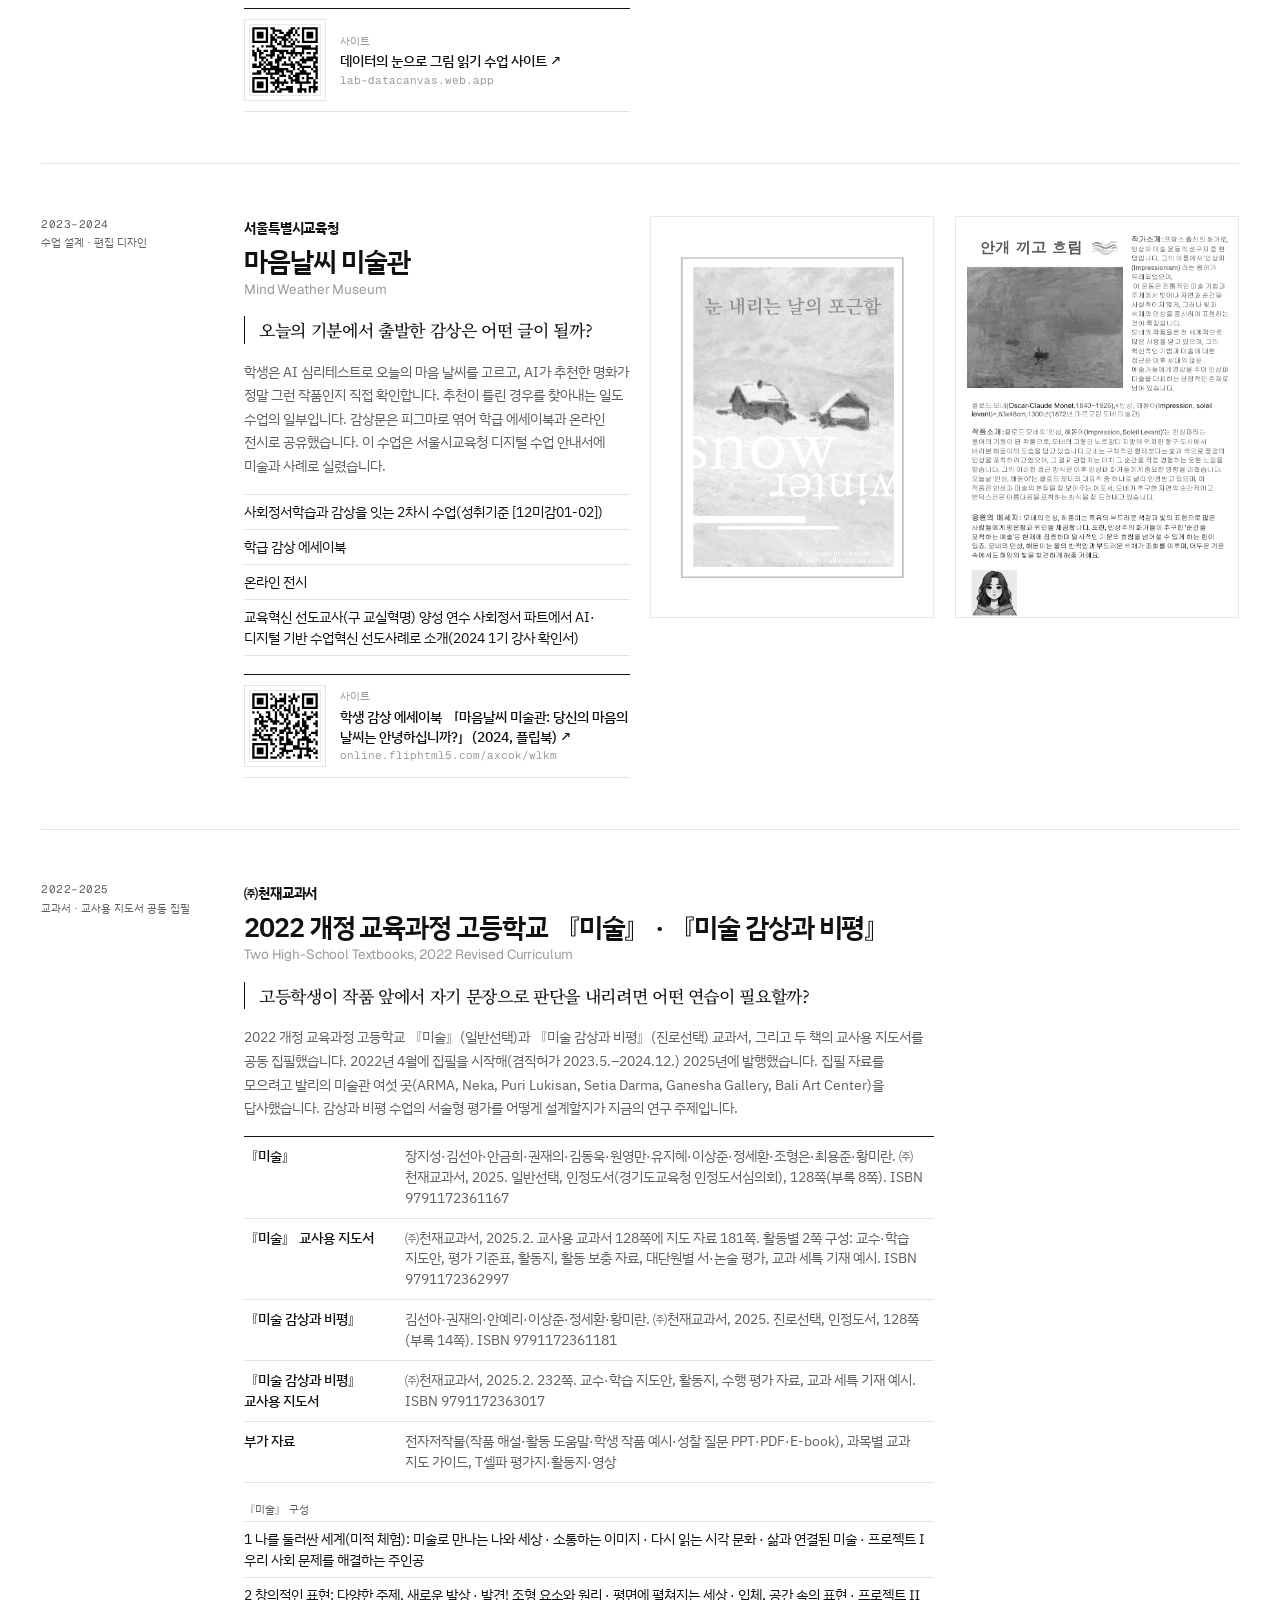
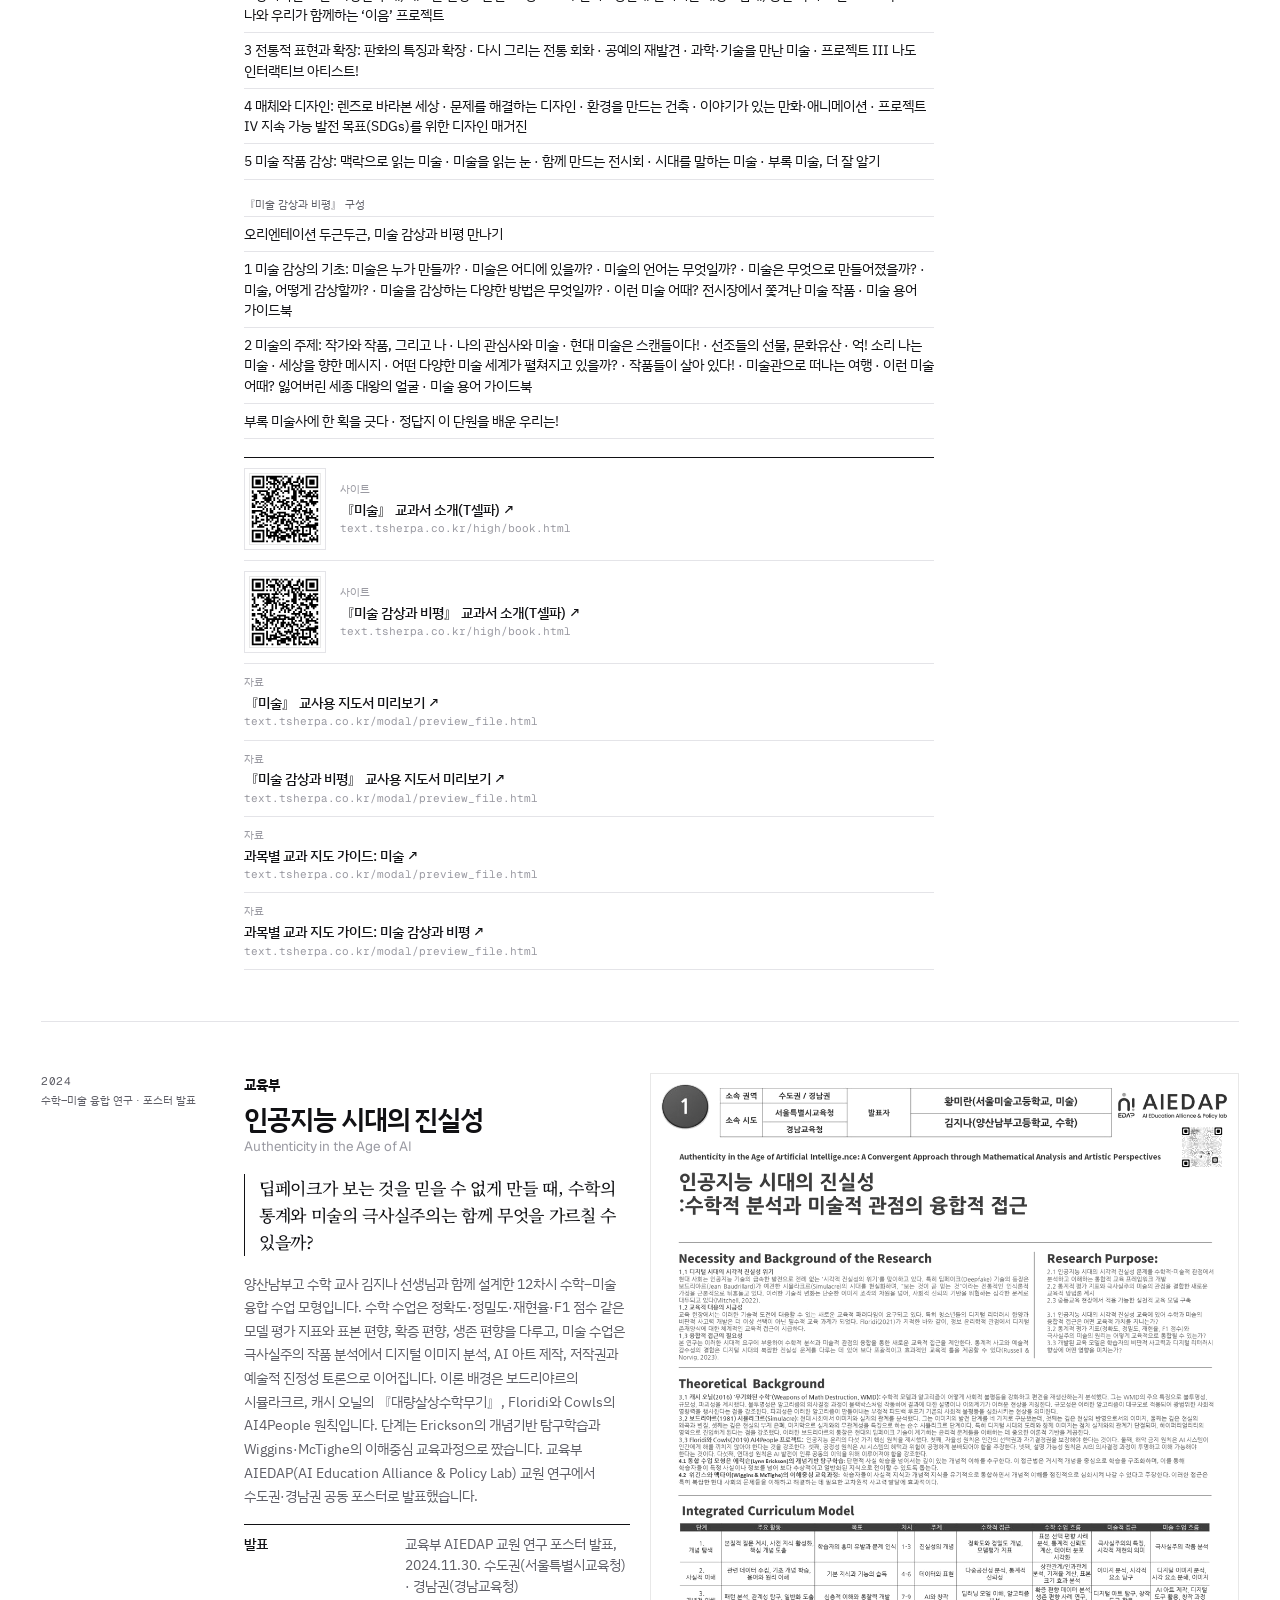
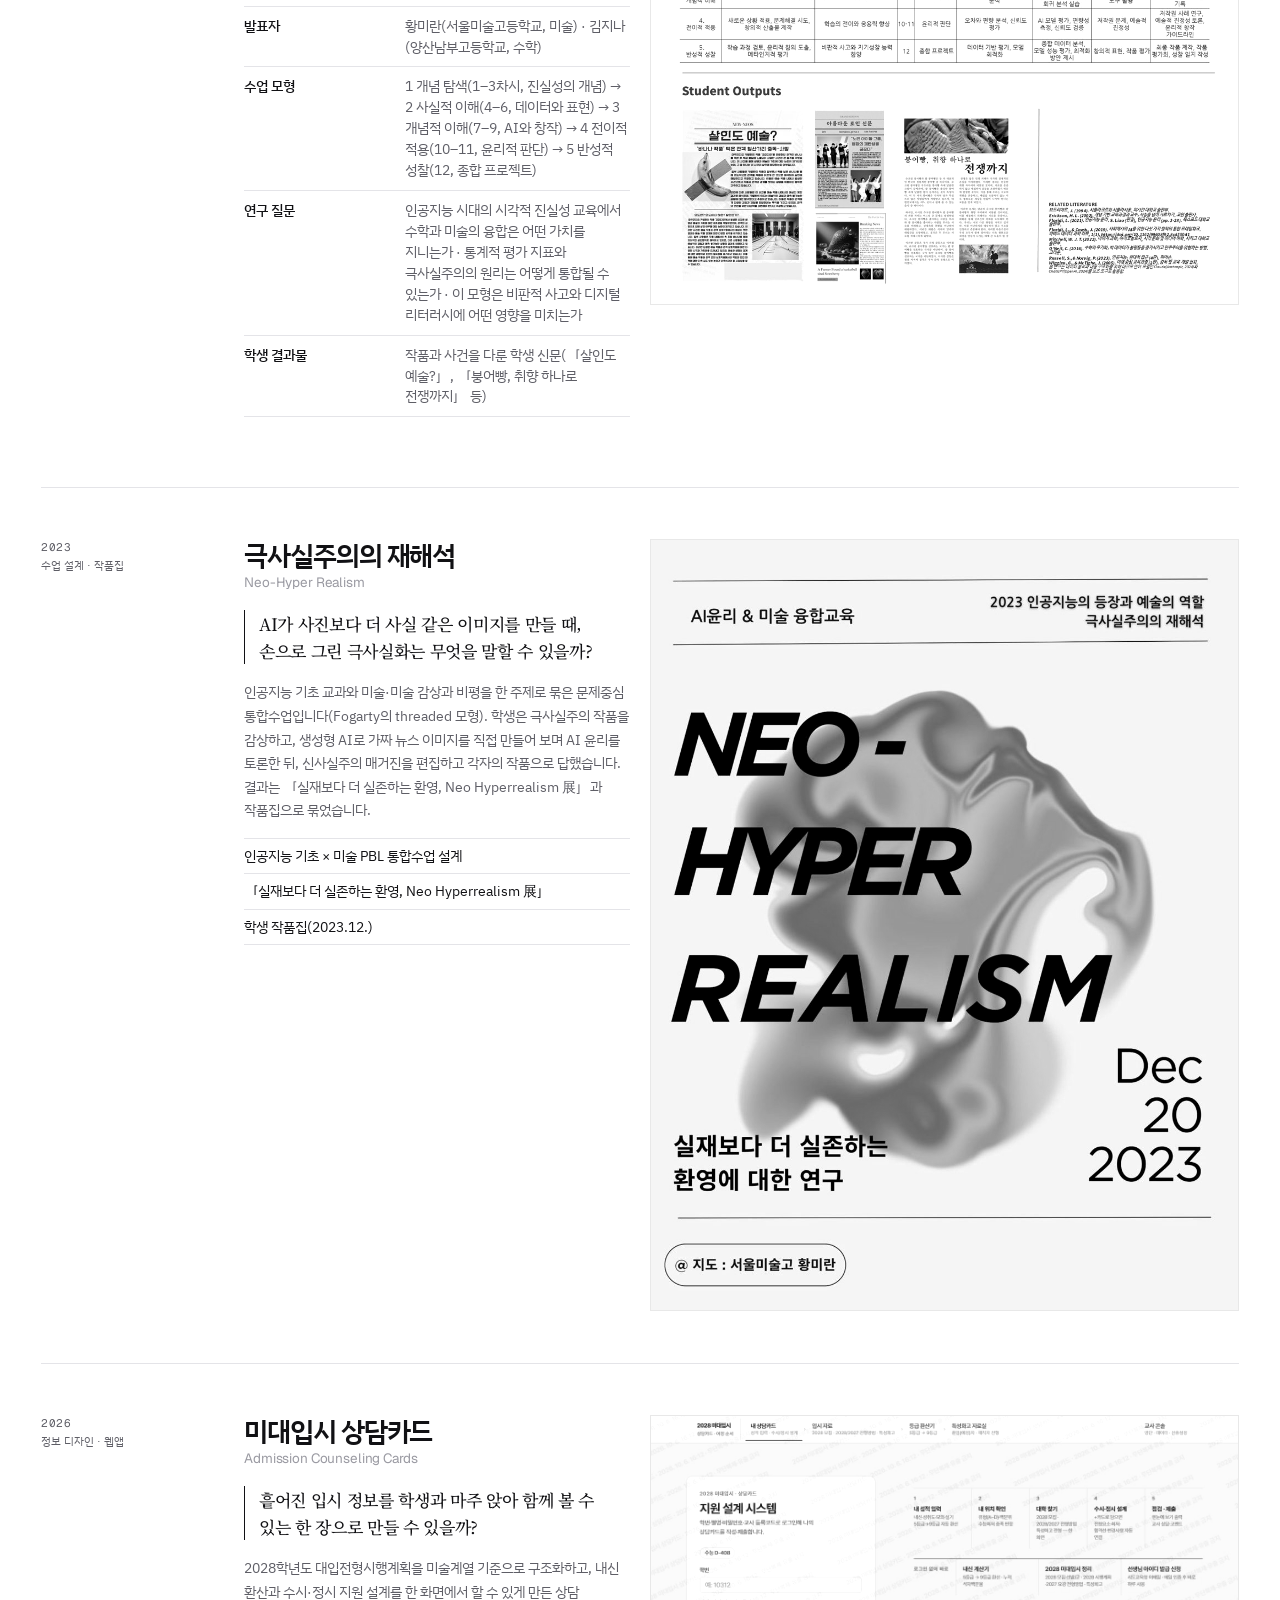
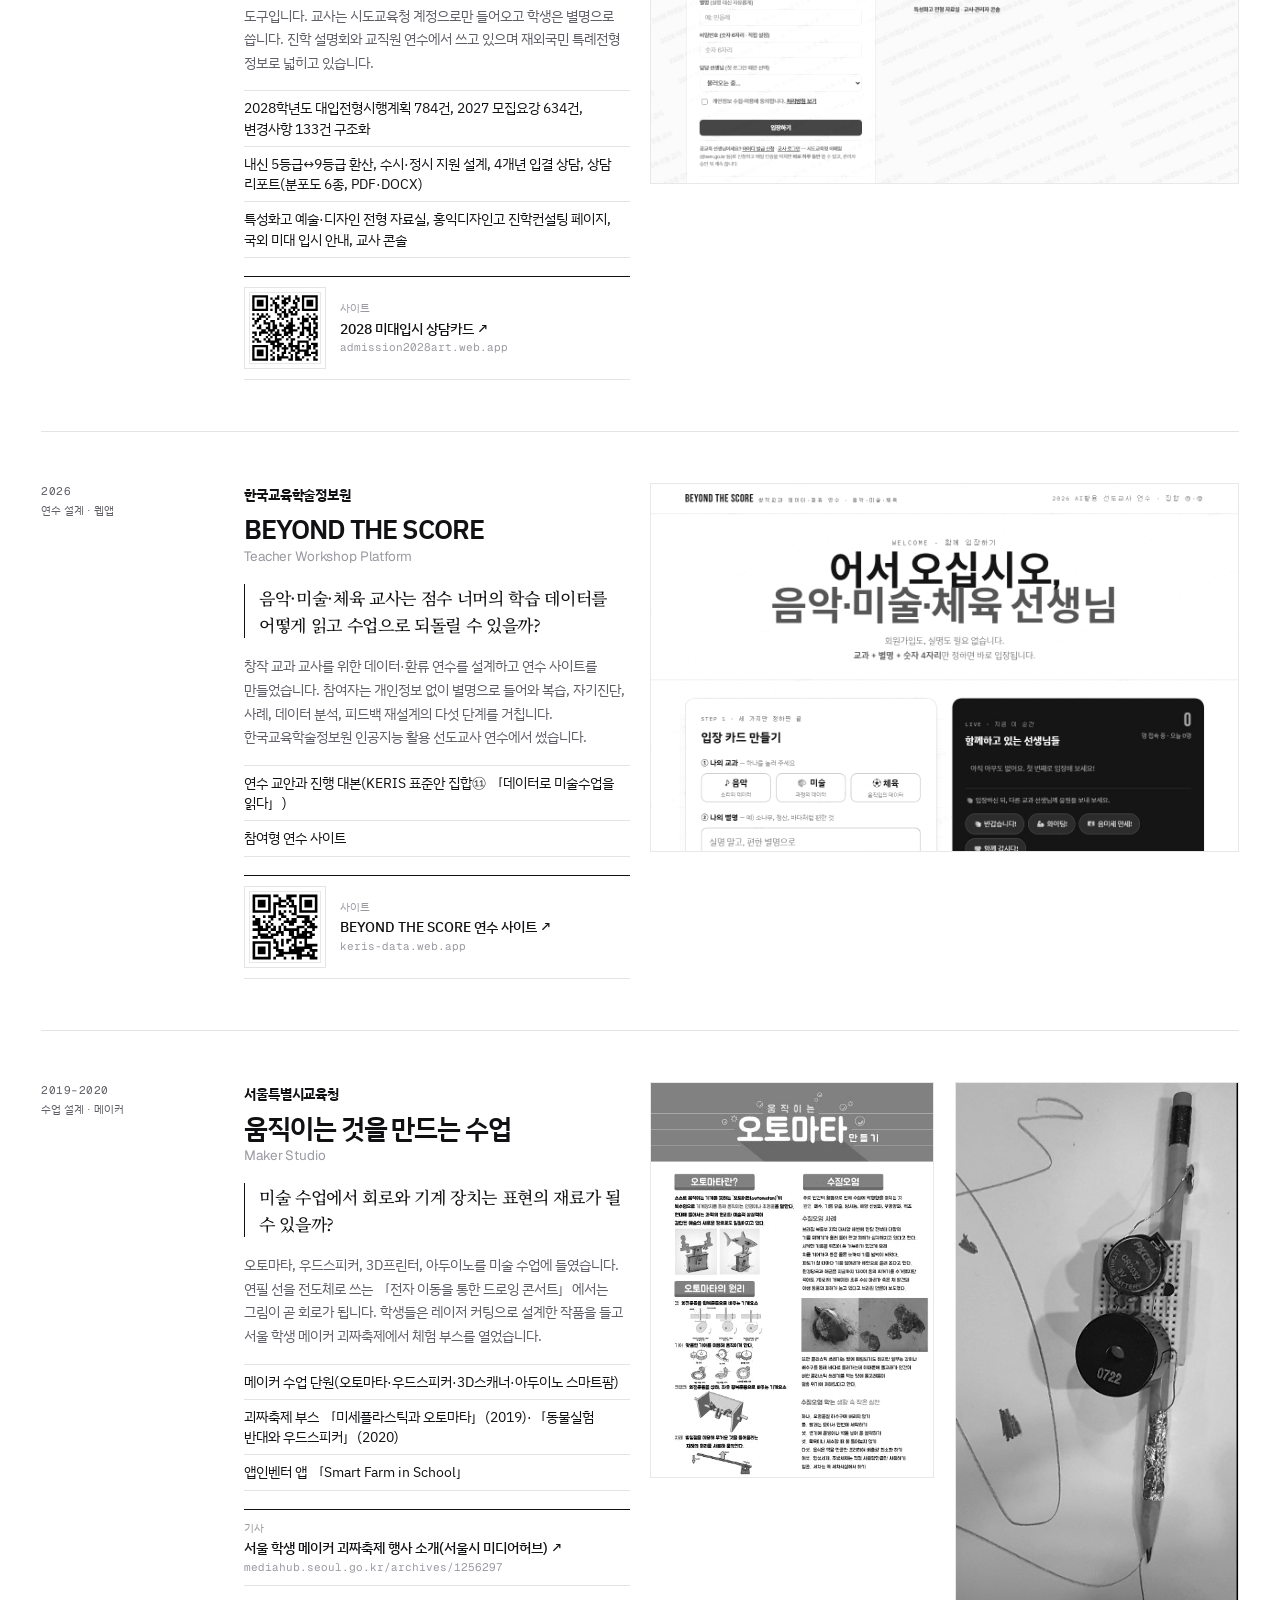
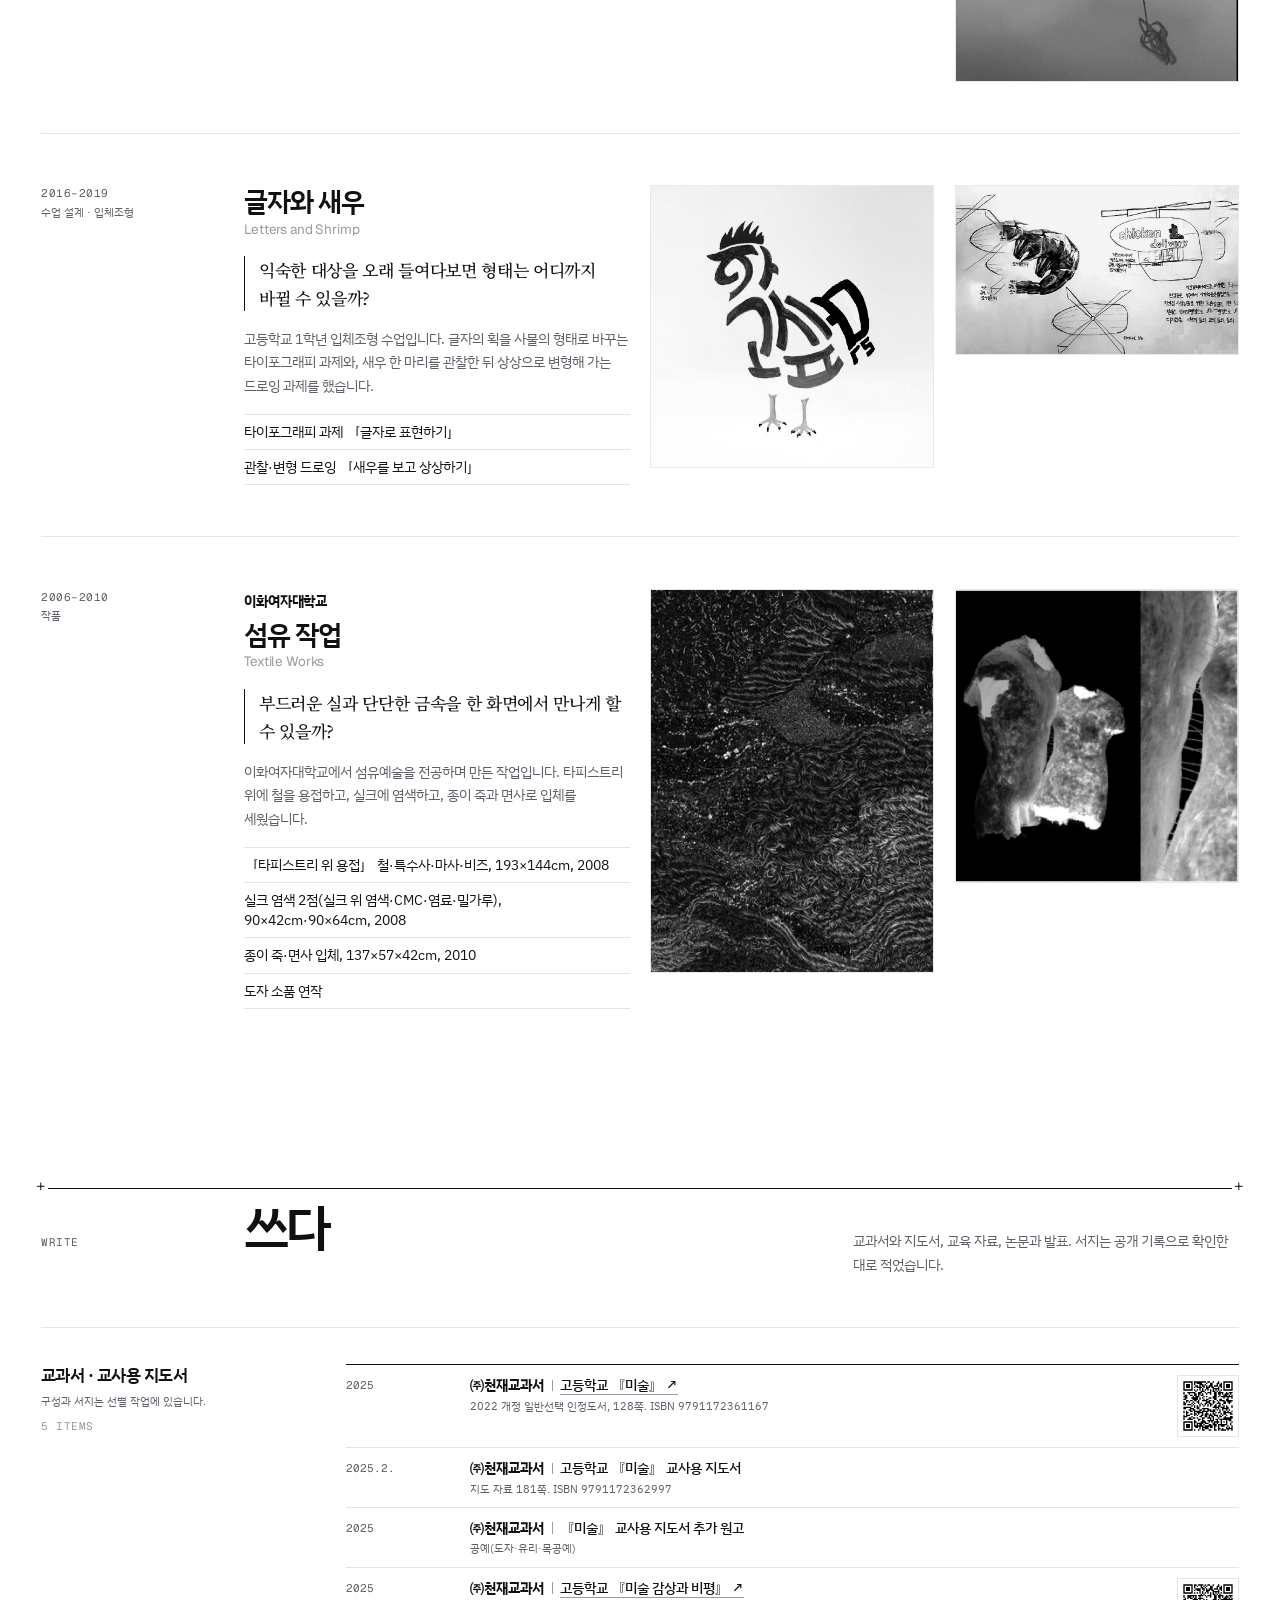
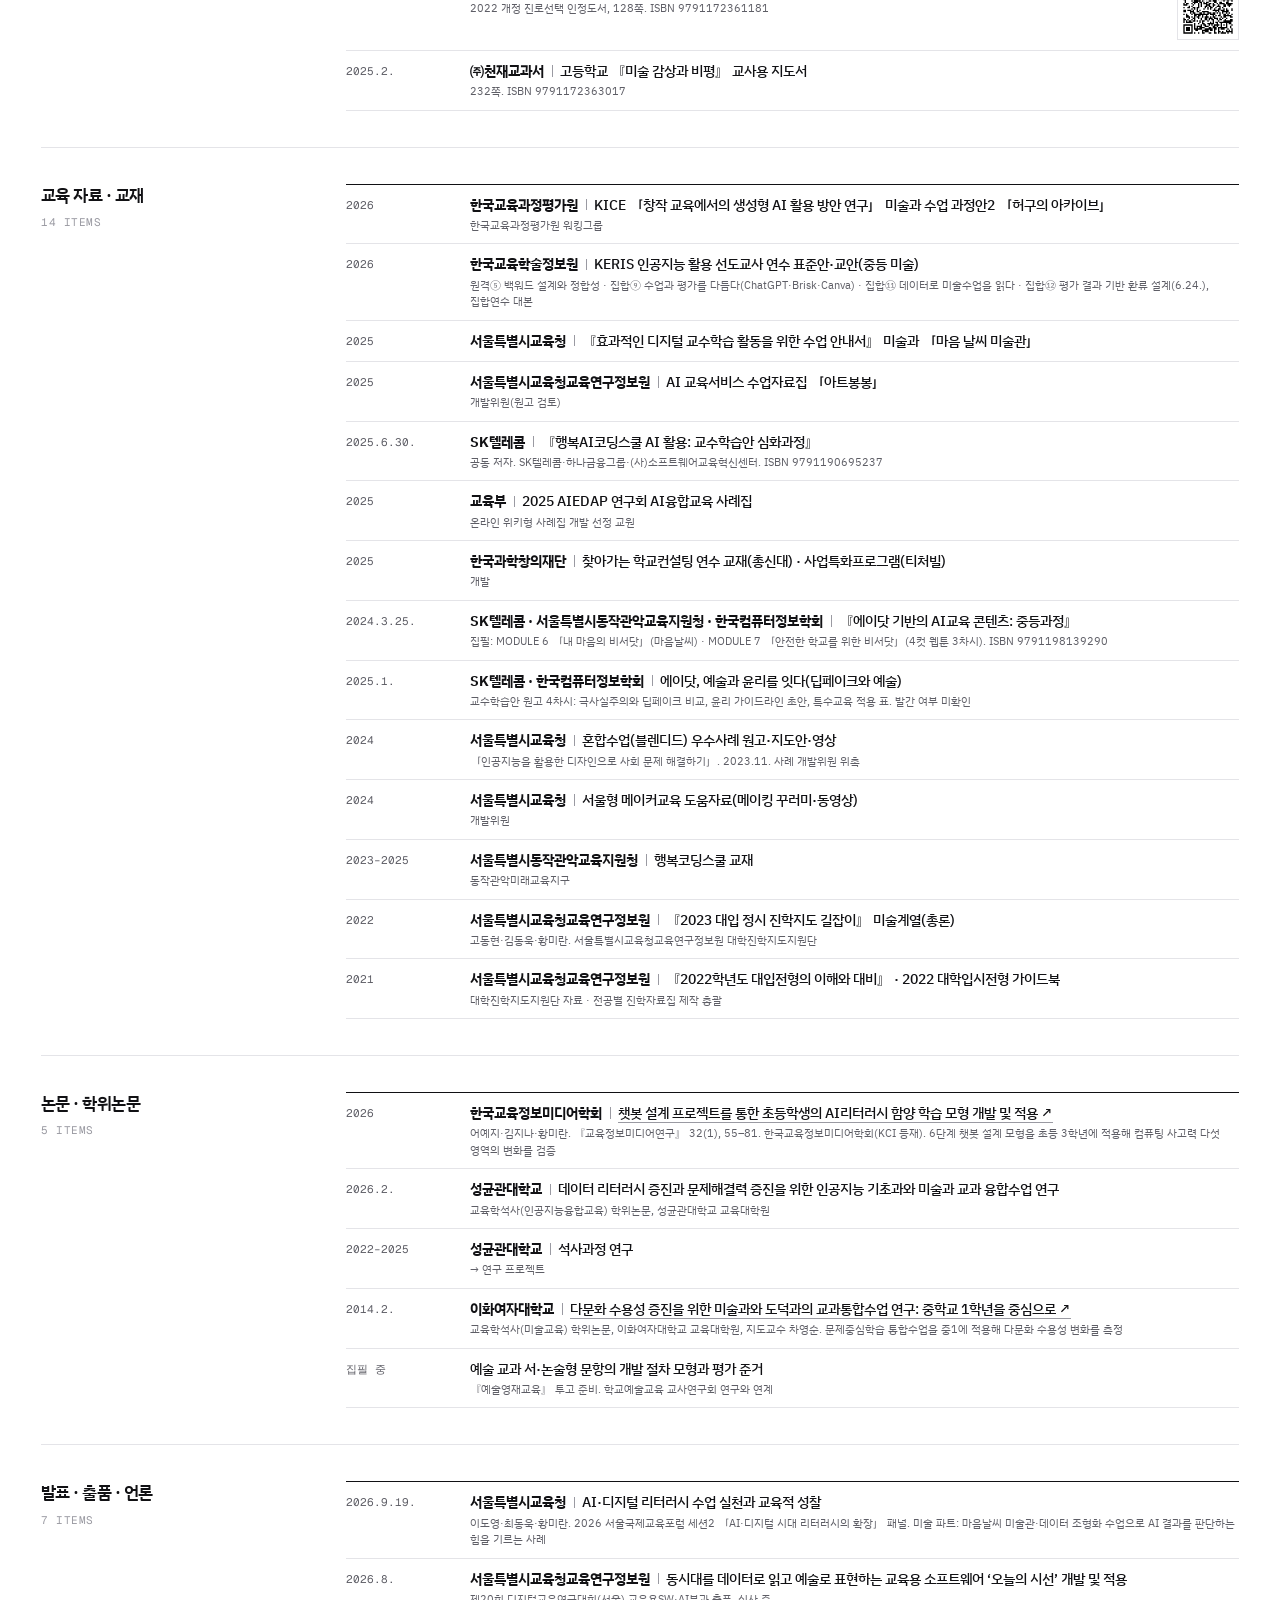
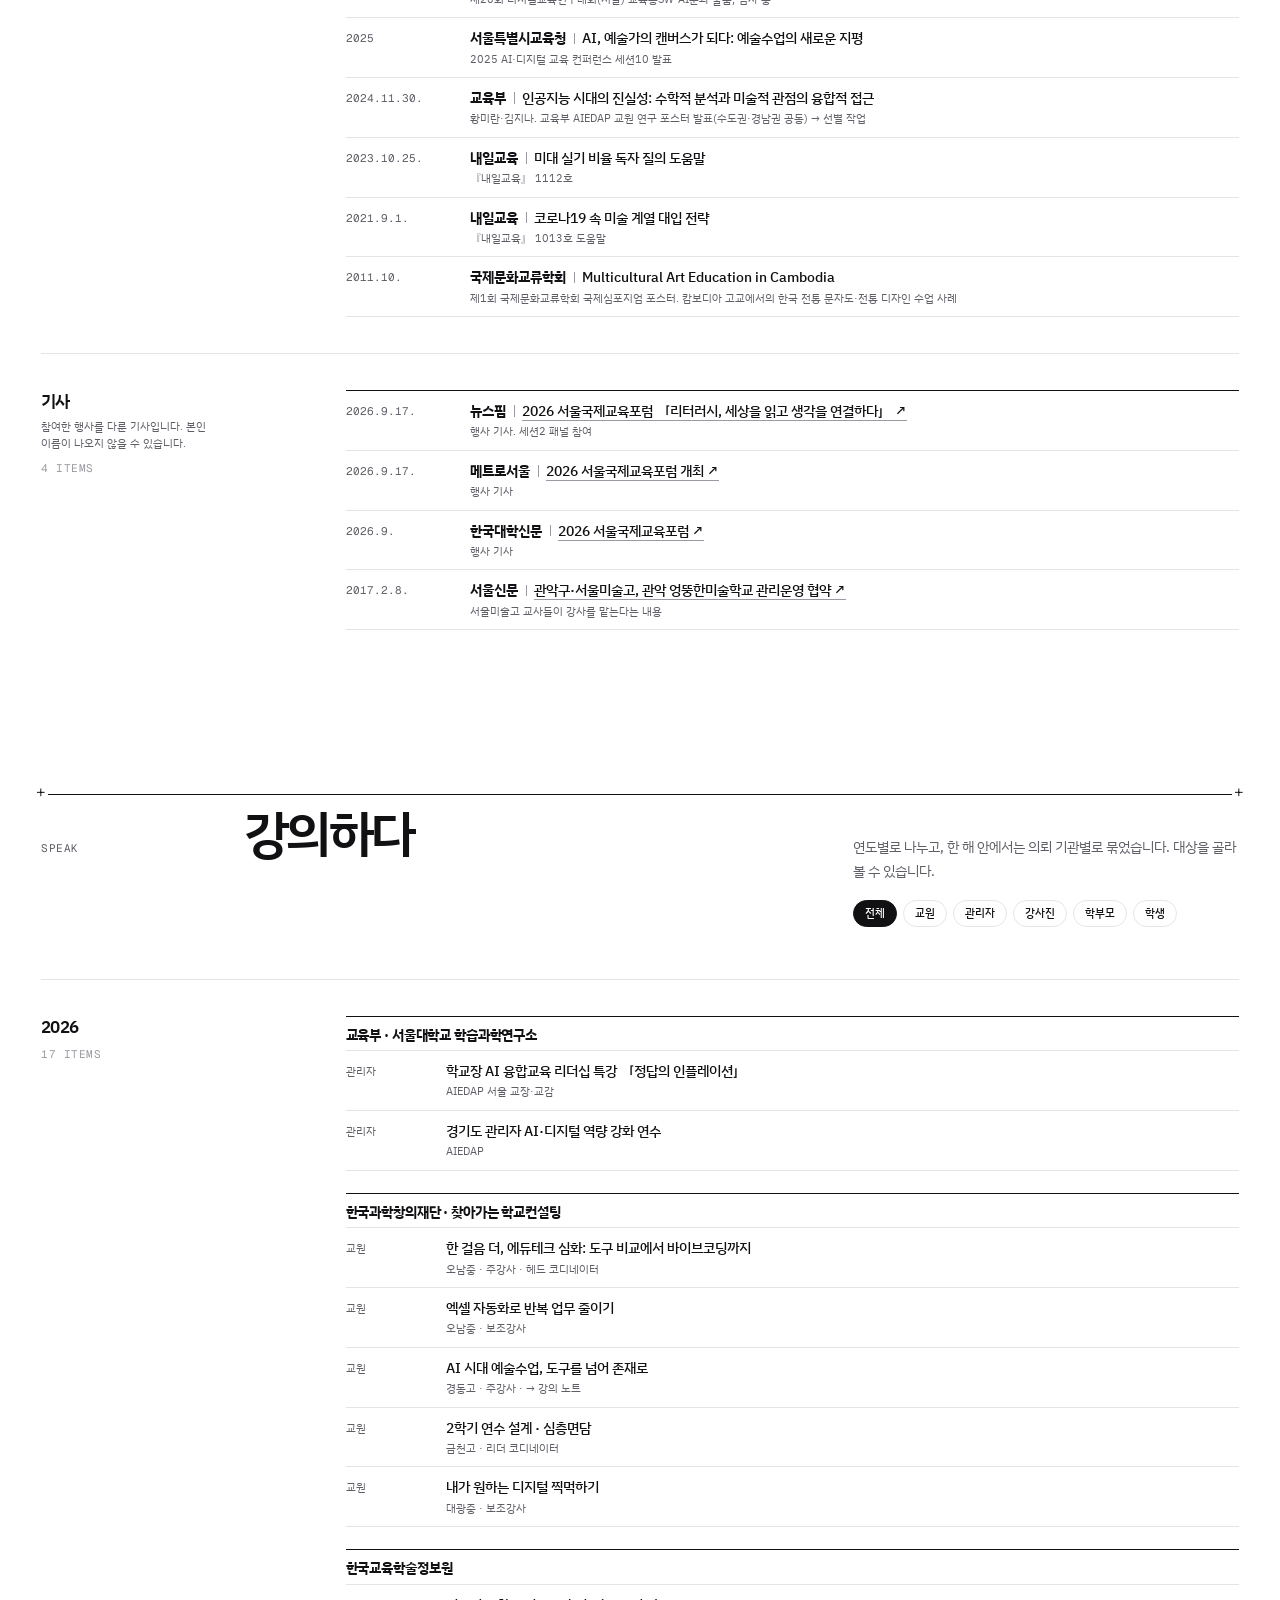
==== commit d19dfd54: "영어판과 한/EN 전환, 메뉴 순서 변경, 이력 정리 - 맨 위 작은 한/EN 단추, 영어판 js/data.en.js(필요할 때만 불러옴) - 메뉴: Works · Write · " ====
--- a/index.html
+++ b/index.html
@@ -24,6 +24,7 @@
     <a class="who" href="#top">황미란 <span class="label">Hwang Miran</span></a>
     <nav id="nav" aria-label="구역"></nav>
     <div class="tools">
+      <button class="pill lang" id="lang-btn" type="button"></button>
       <button class="pill grid-btn" id="grid-btn" type="button" aria-pressed="false" title="12단 그리드 보기 (G)">Grid</button>
       <button class="pill" id="theme-btn" type="button">Dark</button>
     </div>
--- a/css/style.css
+++ b/css/style.css
@@ -69,15 +69,11 @@
 .top .grid { align-items: stretch; min-height: var(--head-h); }
 .top .who { grid-column: 1 / span 2; align-self: center; font-weight: 600; font-size: var(--t-sm); display: flex; flex-wrap: wrap; gap: 0 .6em; align-items: baseline; }
 .top .who .label { color: var(--ink-3); }
-/* 번호 메뉴: 넓은 화면에서는 12단 가운데 8단을 한 칸씩 */
+/* 메뉴: 넓은 화면에서는 12단 가운데 8단을 한 칸씩 */
 .top nav { grid-column: 3 / span 8; display: grid; grid-template-columns: repeat(8, minmax(0, 1fr)); column-gap: var(--gutter); }
 @supports (grid-template-columns: subgrid) { .top nav { grid-template-columns: subgrid; } }
-.top nav a { display: grid; grid-template-columns: auto minmax(0, 1fr); column-gap: 6px; align-content: center; padding: 8px 0; border-top: 2px solid transparent; color: var(--ink-2); line-height: 1.3; }
-.top nav .n { font: var(--t-xs)/1.3 var(--f-mono); color: var(--ink-3); font-variant-numeric: tabular-nums; padding-top: 1px; }
-.top nav .ko { font-size: var(--t-sm); font-weight: 500; white-space: nowrap; }
-.top nav .en { grid-column: 1 / -1; font: 10.5px/1.3 var(--f-display); color: var(--ink-3); white-space: nowrap; overflow: hidden; text-overflow: ellipsis; }
+.top nav a { display: flex; align-items: center; padding: 0; border-top: 2px solid transparent; border-bottom: 2px solid transparent; color: var(--ink-2); font: 500 var(--t-sm)/1.3 var(--f-display); white-space: nowrap; }
 .top nav a:hover, .top nav a.on { color: var(--ink); }
-.top nav a:hover .n, .top nav a.on .n { color: var(--ink); }
 .top nav a.on { border-top-color: var(--ink); }
 .top .tools { grid-column: 11 / span 2; align-self: center; display: flex; justify-content: flex-end; gap: 6px; }
 .pill { font: 500 var(--t-xs)/1 var(--f-mono); letter-spacing: .04em; text-transform: uppercase; border: 1px solid var(--line); background: transparent; color: var(--ink); border-radius: 999px; padding: 7px 11px; cursor: pointer; white-space: nowrap; transition: border-color .2s, background .2s, color .2s; }
@@ -312,16 +308,15 @@
 .ledger .org::after { content: ""; display: inline-block; width: 1px; height: .85em; background: var(--ink-3); margin-left: .55em; vertical-align: -.05em; }
 .proj p.org { margin: 0 0 6px; font-size: var(--t-sm); font-weight: 700; letter-spacing: -.01em; }
 
-/* ── 번호 메뉴 2단 (1180px 이하): 이름 줄 아래에 가로로 넘기는 메뉴 ── */
-@media (max-width: 1179px) {
-  :root { --head-h: 92px; }
+/* ── 메뉴 2단 (1280px 미만): 이름 줄 아래에 가로로 넘기는 메뉴 ── */
+@media (max-width: 1279px) {
+  :root { --head-h: 90px; }
   .top .grid { row-gap: 0; }
   .top .who { grid-column: 1 / span 6; min-height: 48px; align-content: center; }
   .top .tools { grid-column: 7 / span 6; grid-row: 1; }
   .top nav { grid-column: 1 / -1; grid-row: 2; display: flex; justify-content: space-between; gap: 0 clamp(14px, 2.4vw, 28px); overflow-x: auto; scrollbar-width: none; border-top: 1px solid var(--line); margin-inline: calc(var(--margin) * -1); padding-inline: var(--margin); }
   .top nav::-webkit-scrollbar { display: none; }
-  .top nav a { flex: none; display: flex; gap: 6px; align-items: baseline; padding: 10px 0 9px; border-top: 0; border-bottom: 2px solid transparent; }
-  .top nav .en { display: none; }
+  .top nav a { flex: none; padding: 10px 0 9px; border-top: 0; }
   .top nav a.on { border-bottom-color: var(--ink); }
 }
 @media (max-width: 820px) {
@@ -346,3 +341,9 @@
   .sec-head .filt { grid-column: 1 / -1; }
   .gb .lec .ledger li { grid-template-columns: 5.6em minmax(0, 1fr); }
 }
+
+/* 한/EN: 맨 위 작은 전환 단추. 지금 언어는 진하게 */
+.pill.lang { display: inline-flex; gap: 6px; font-family: var(--f-sans); text-transform: none; letter-spacing: 0; }
+.pill.lang span { color: var(--ink-3); }
+.pill.lang span.cur { color: var(--ink); font-weight: 600; }
+.pill.lang span + span::before { content: "/"; margin-right: 6px; color: var(--line); font-weight: 400; }
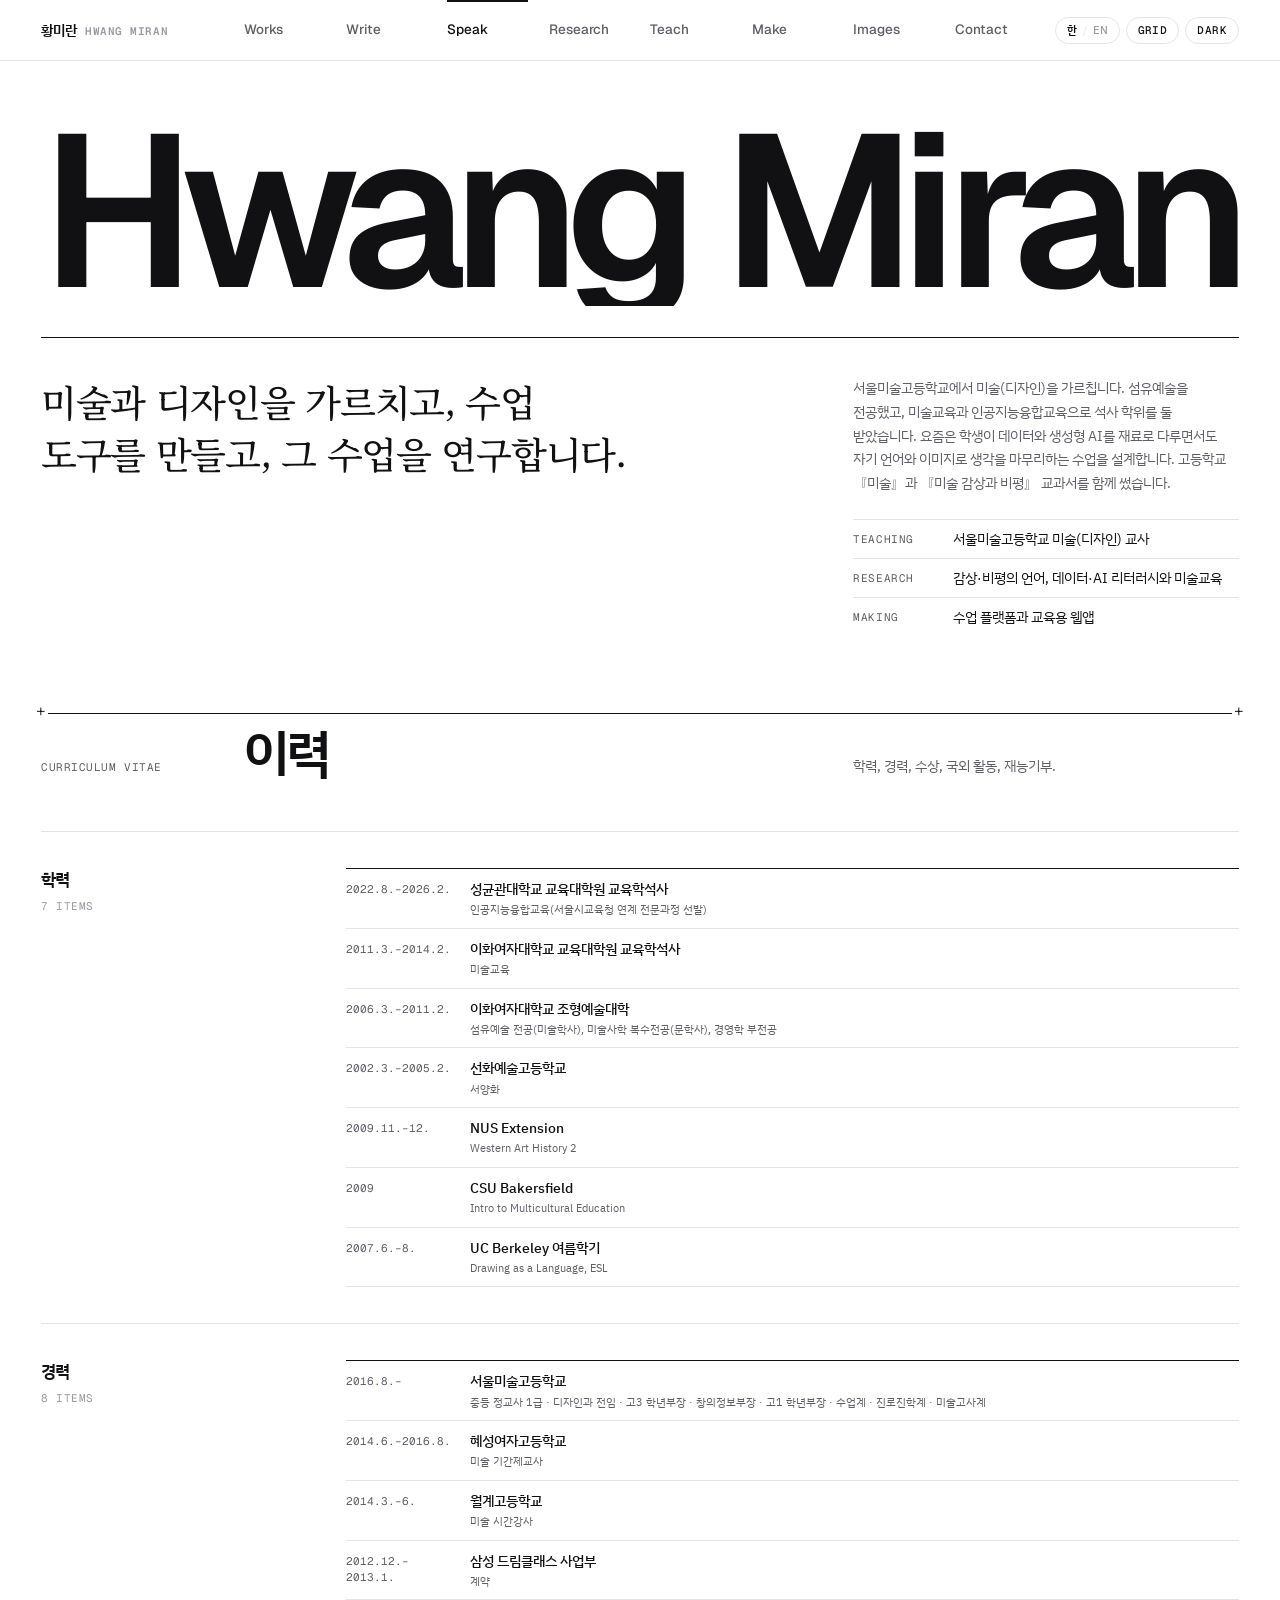
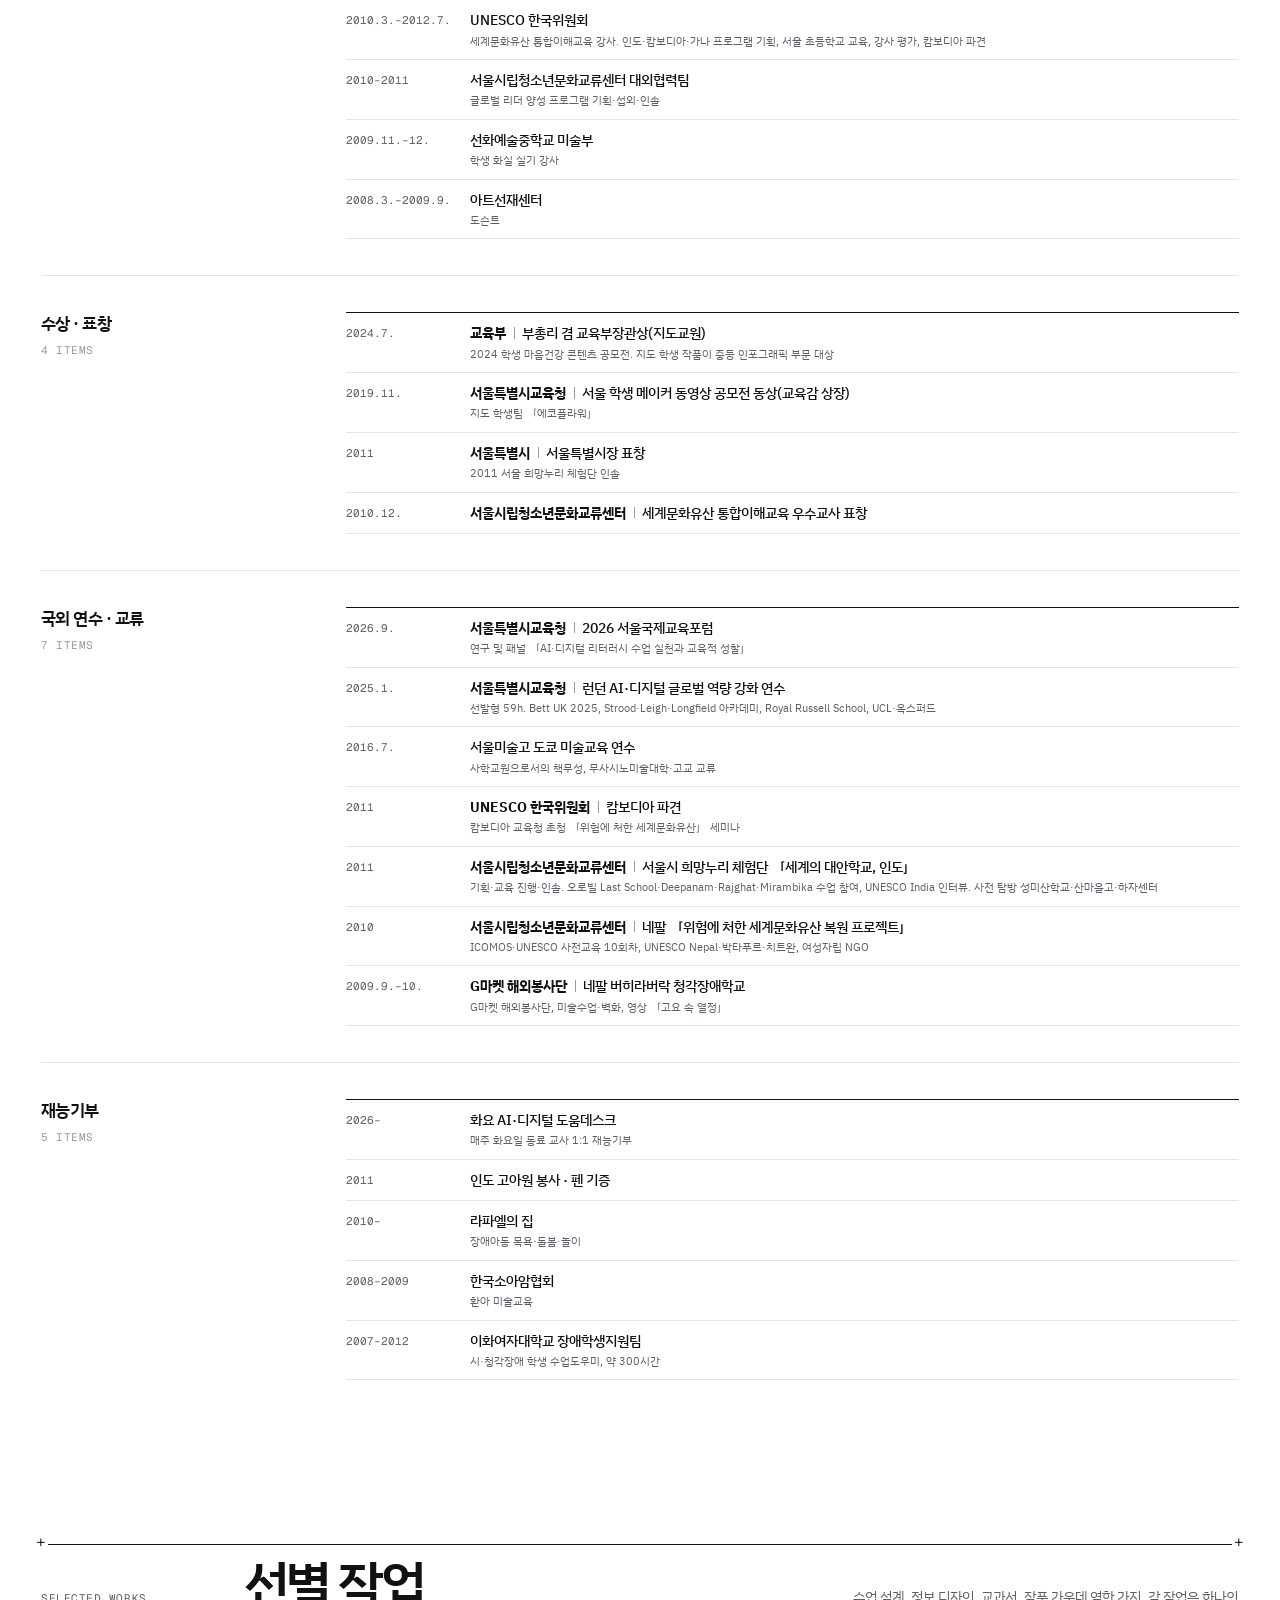
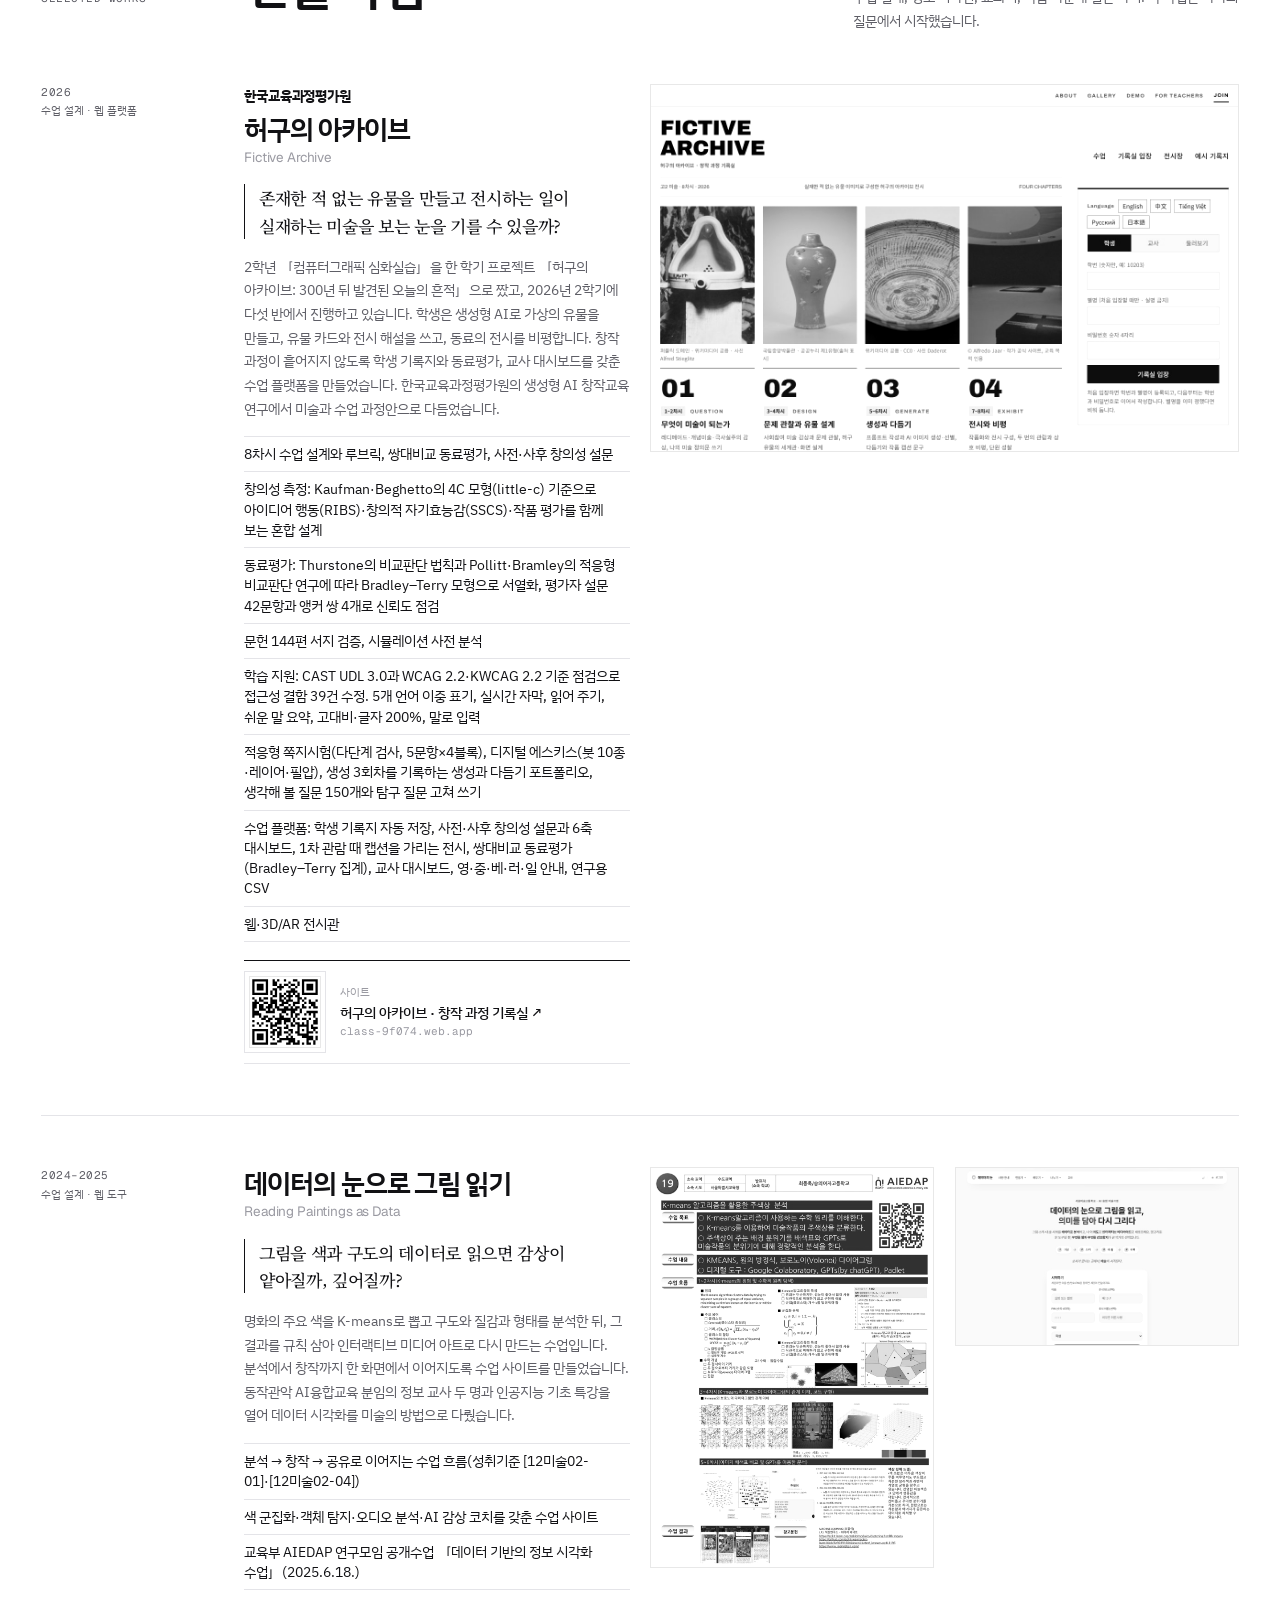
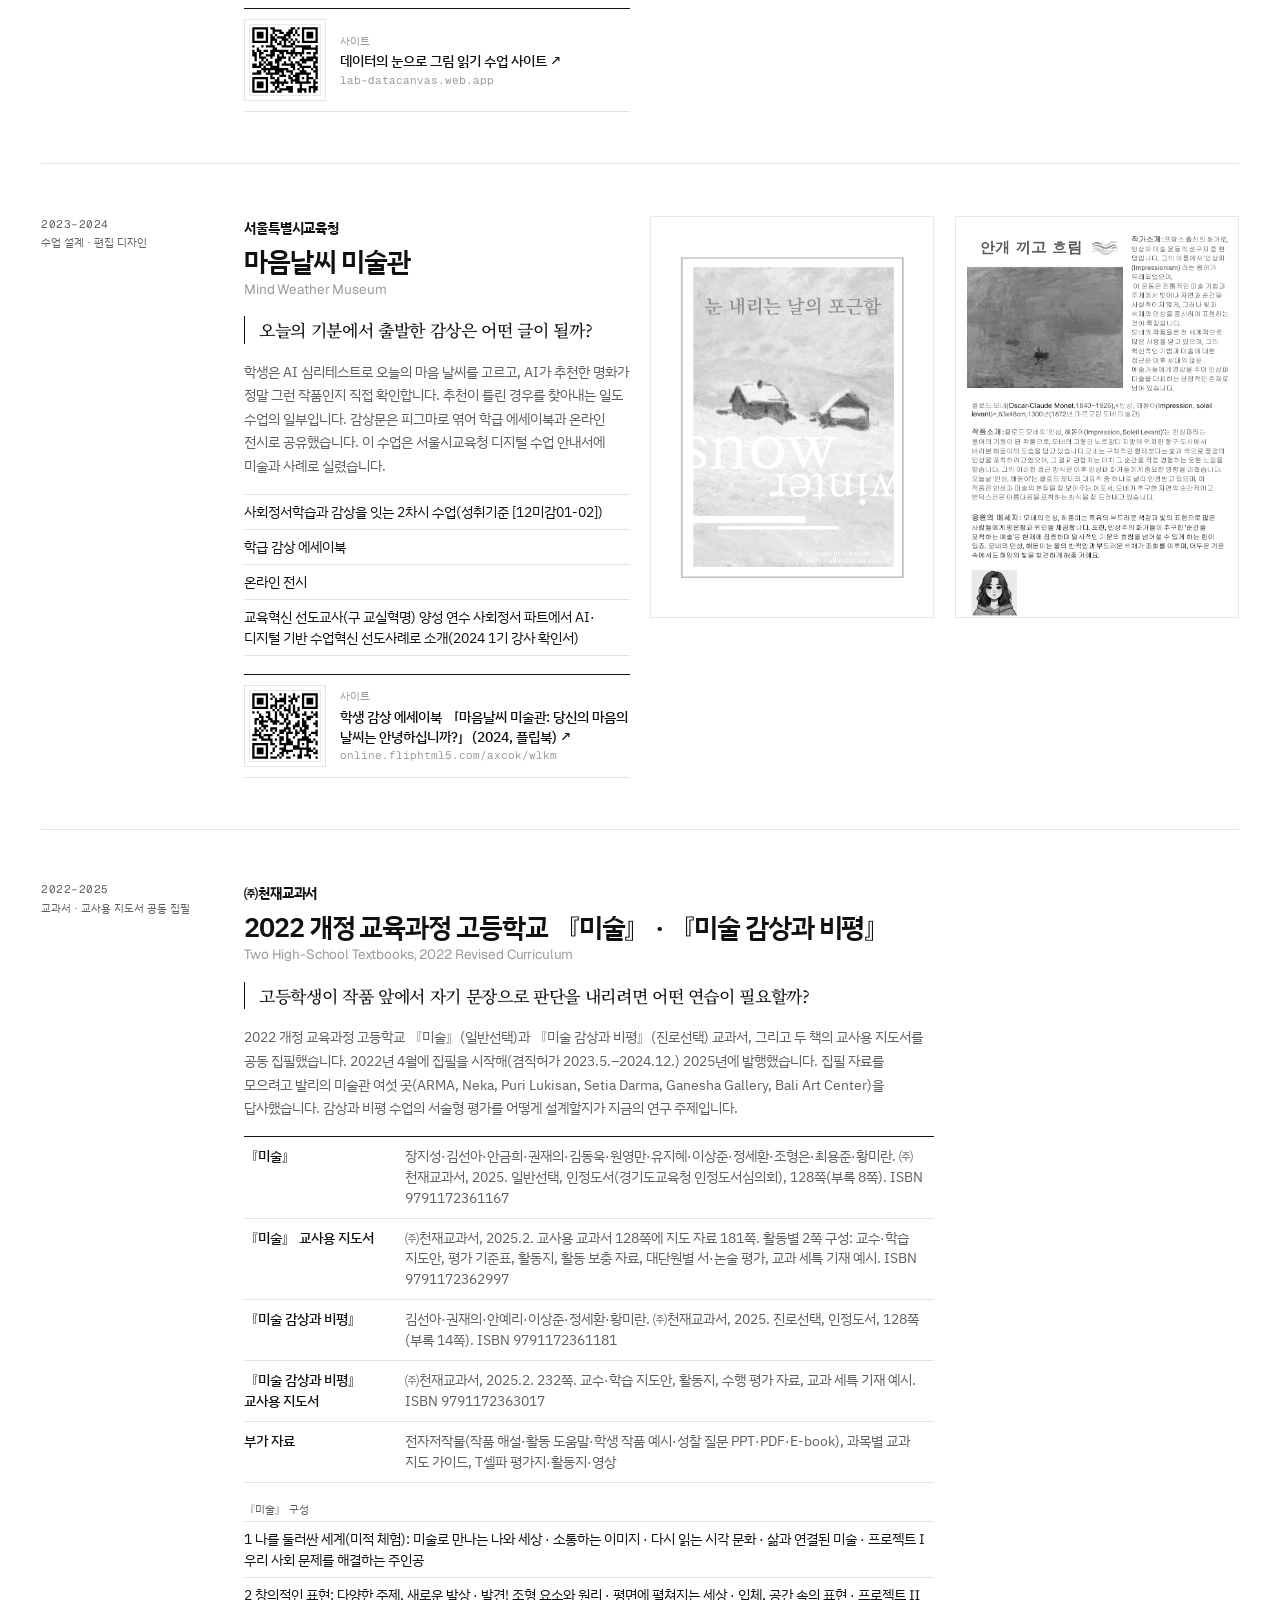
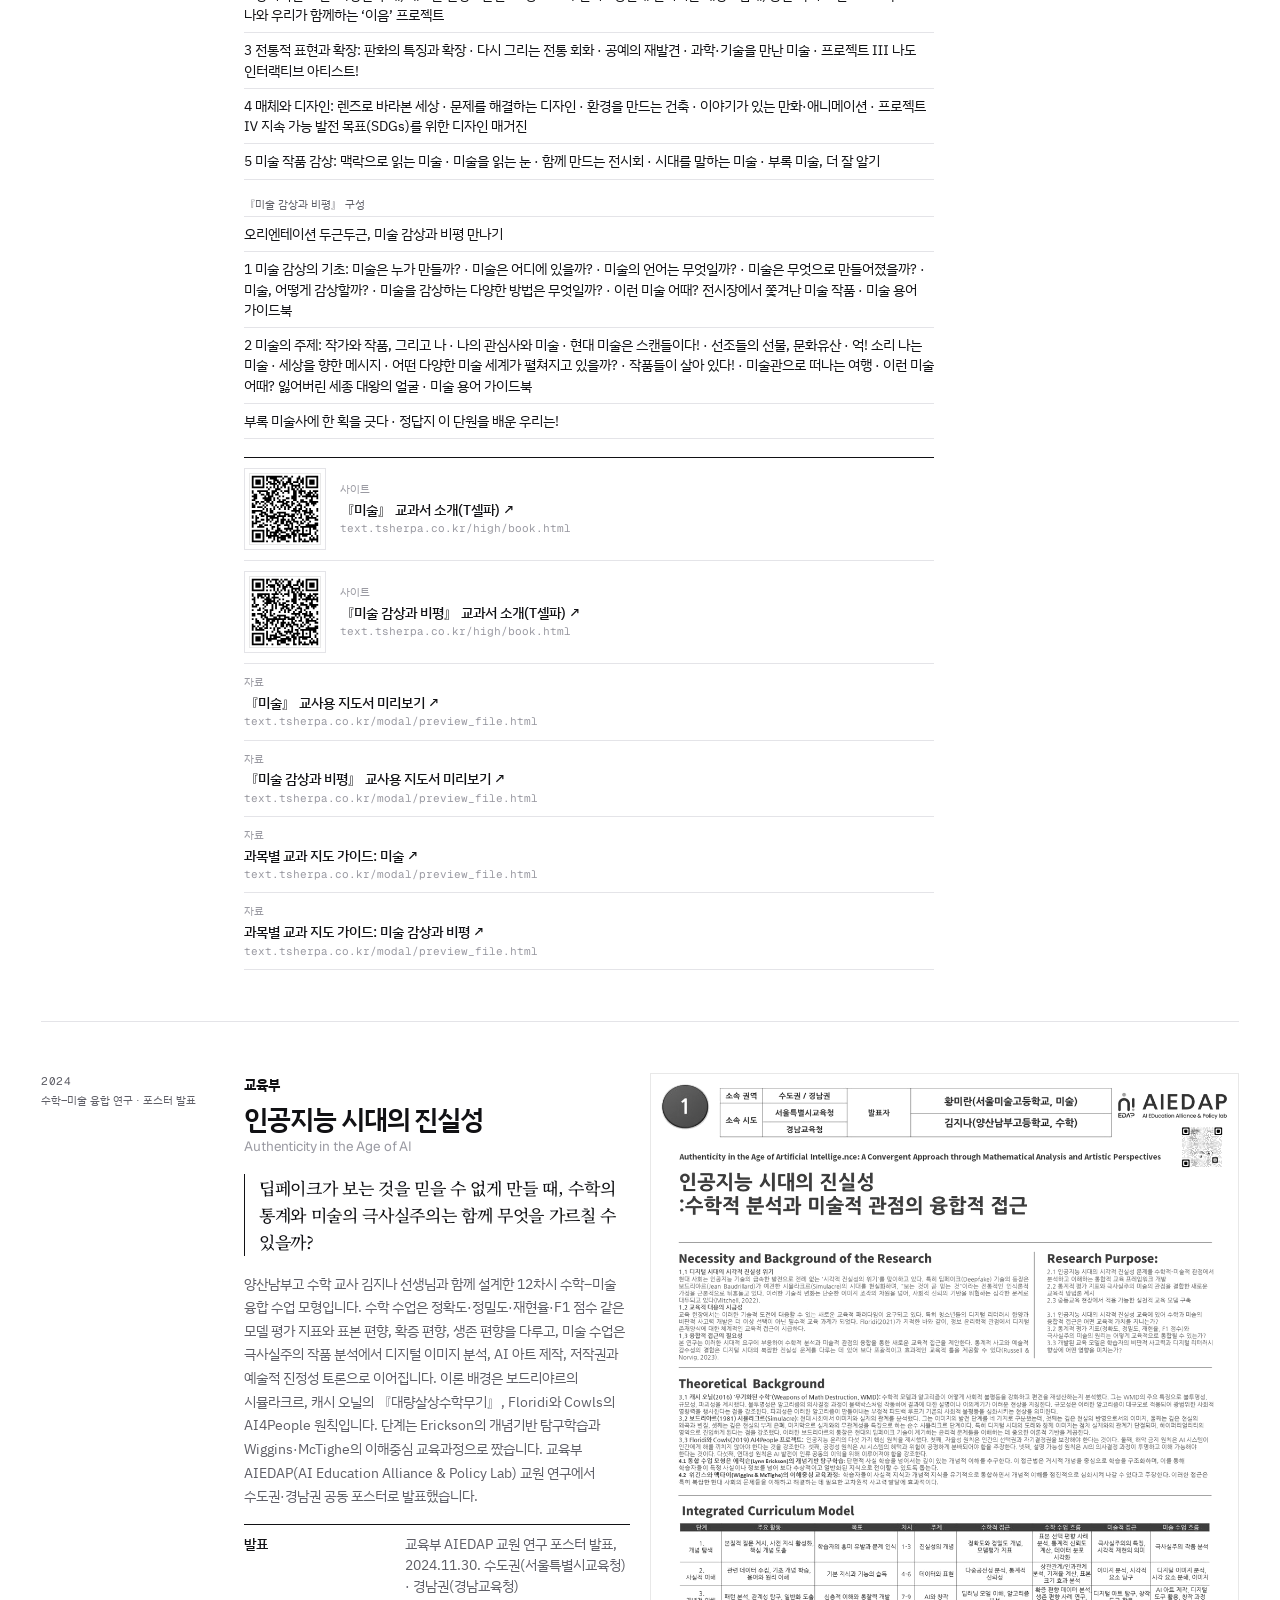
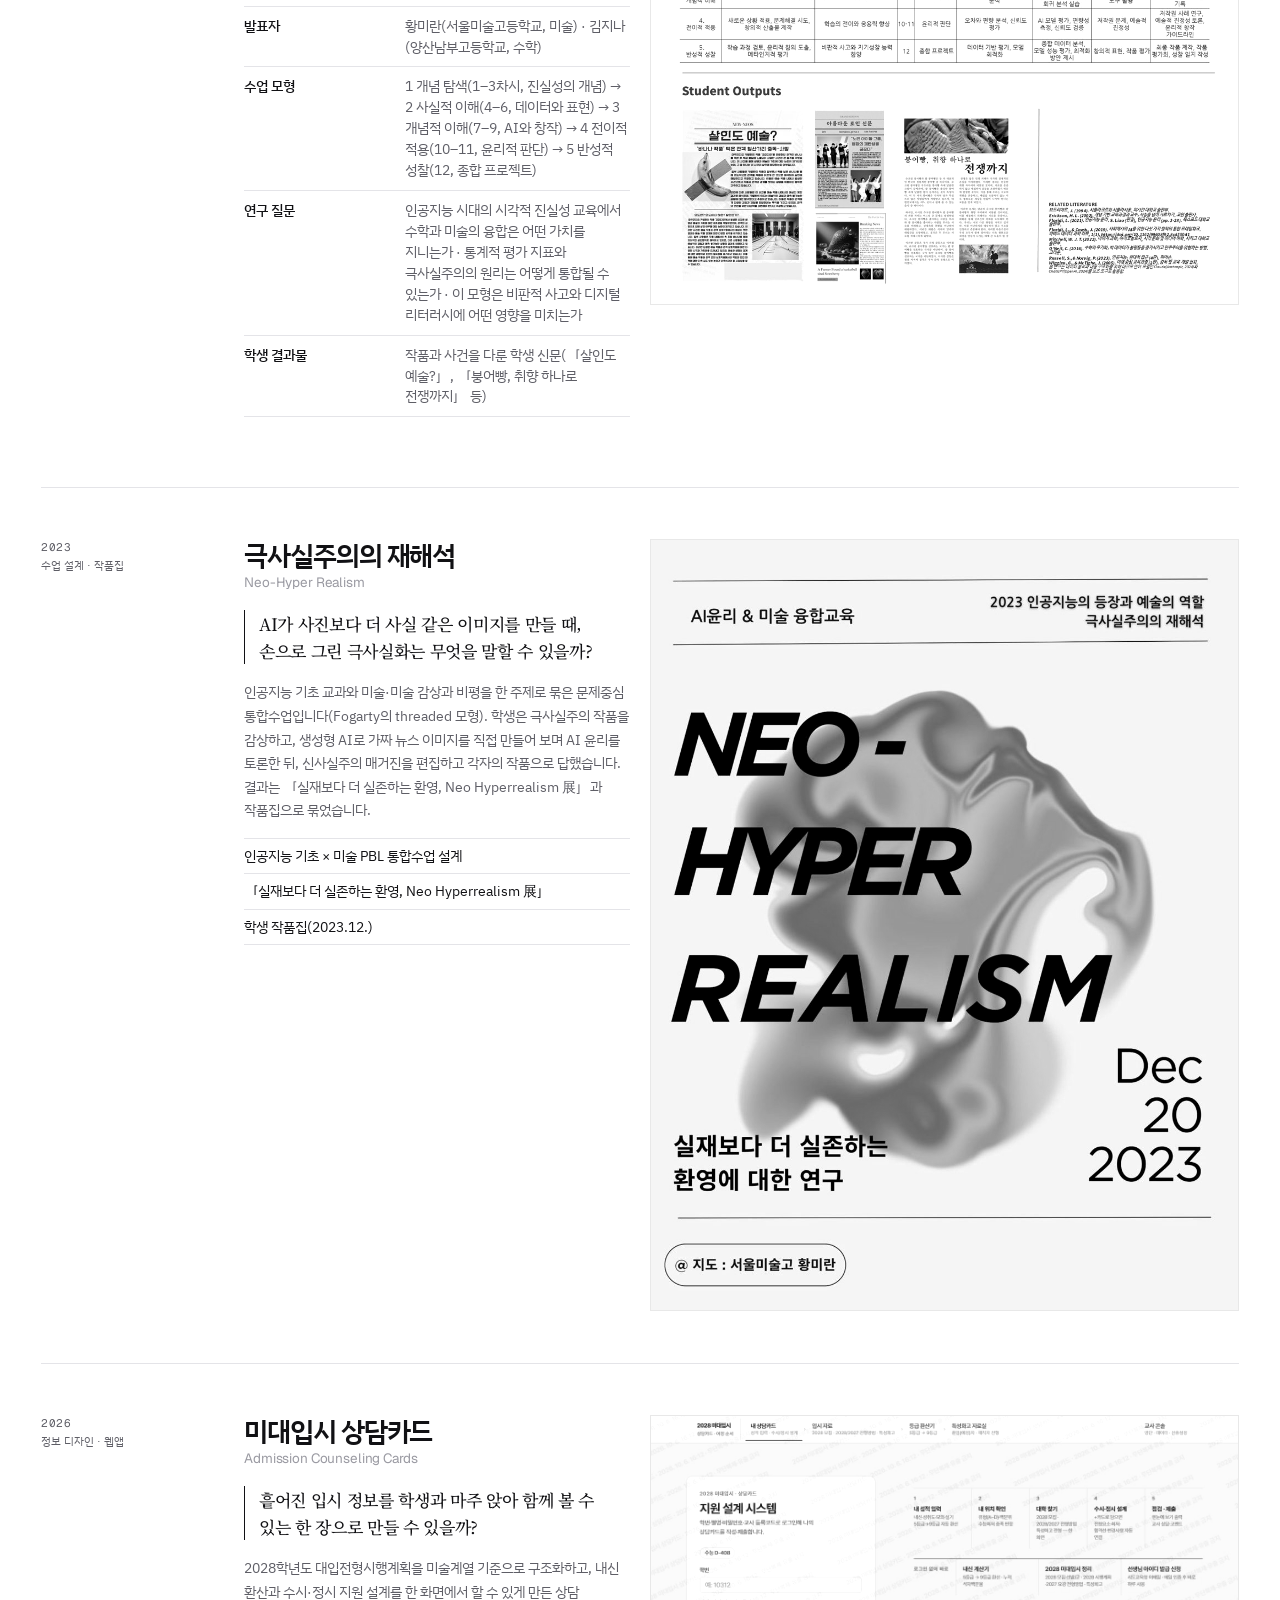
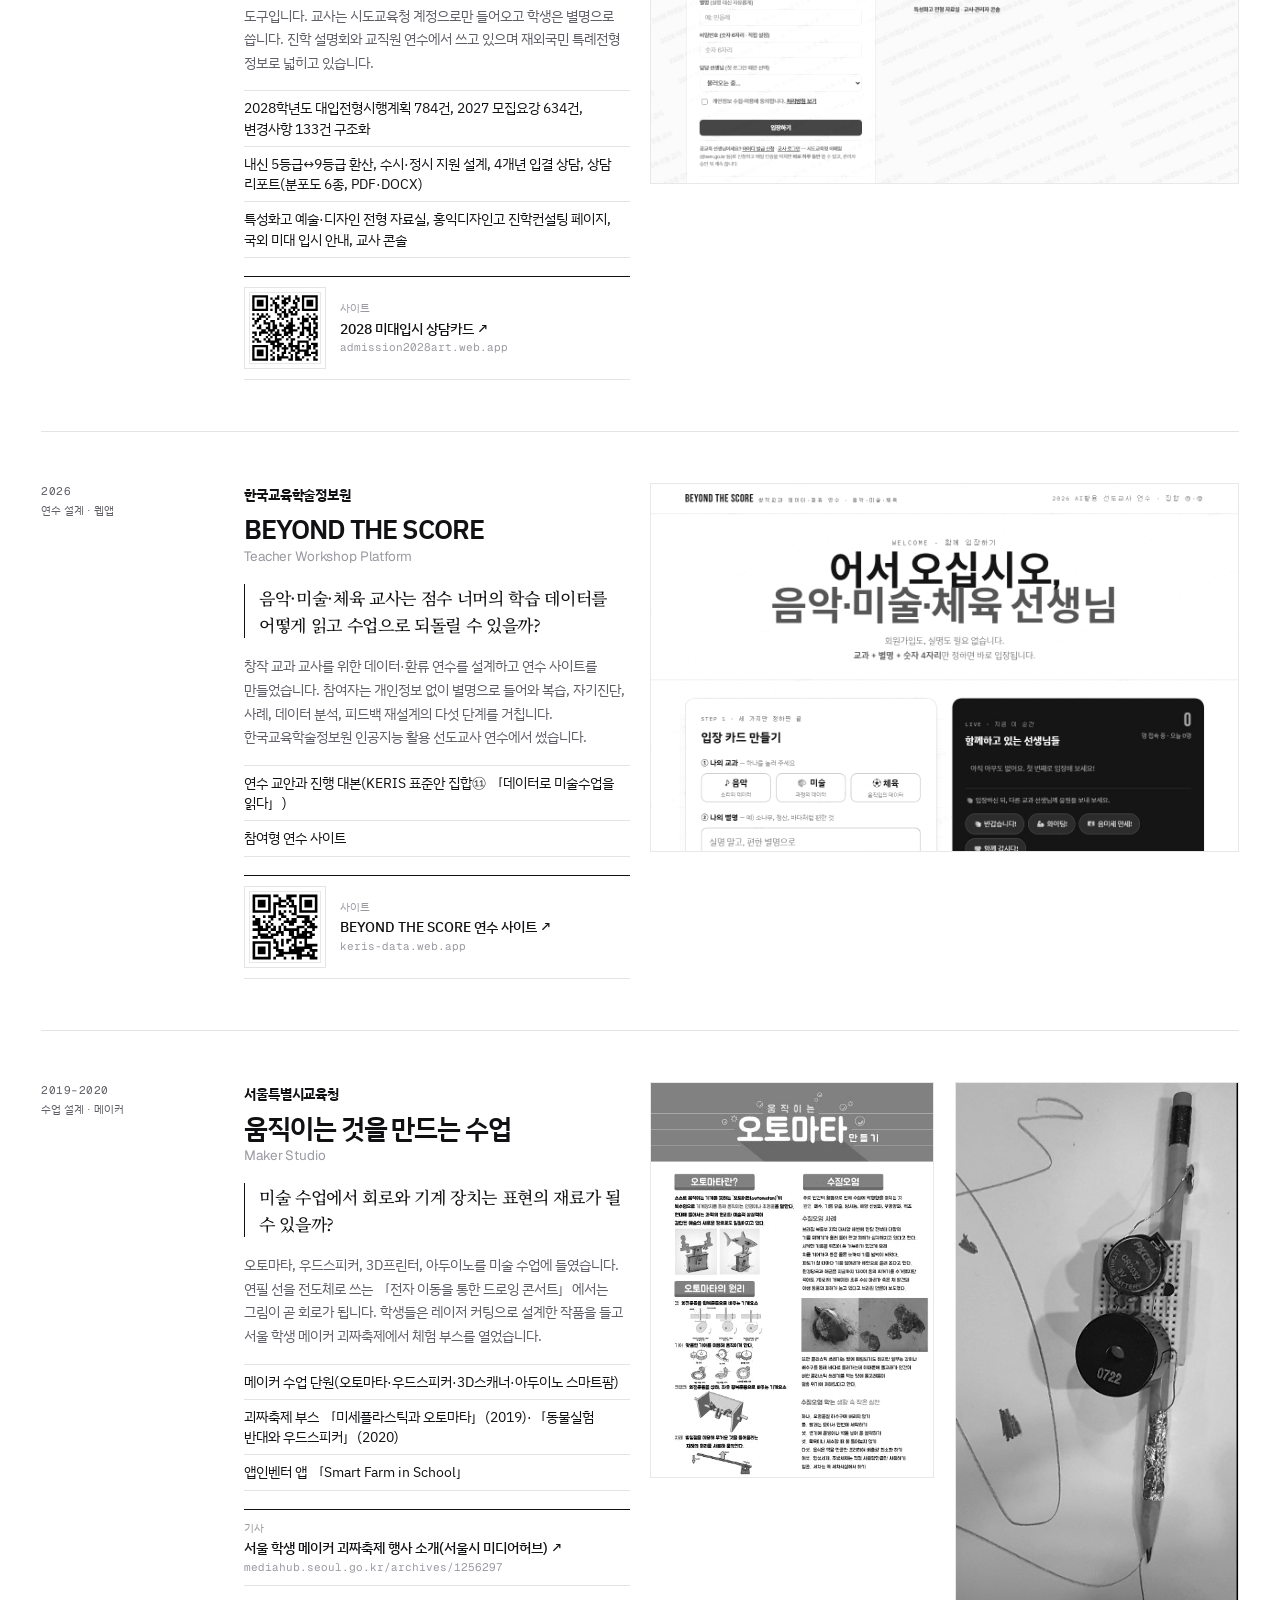
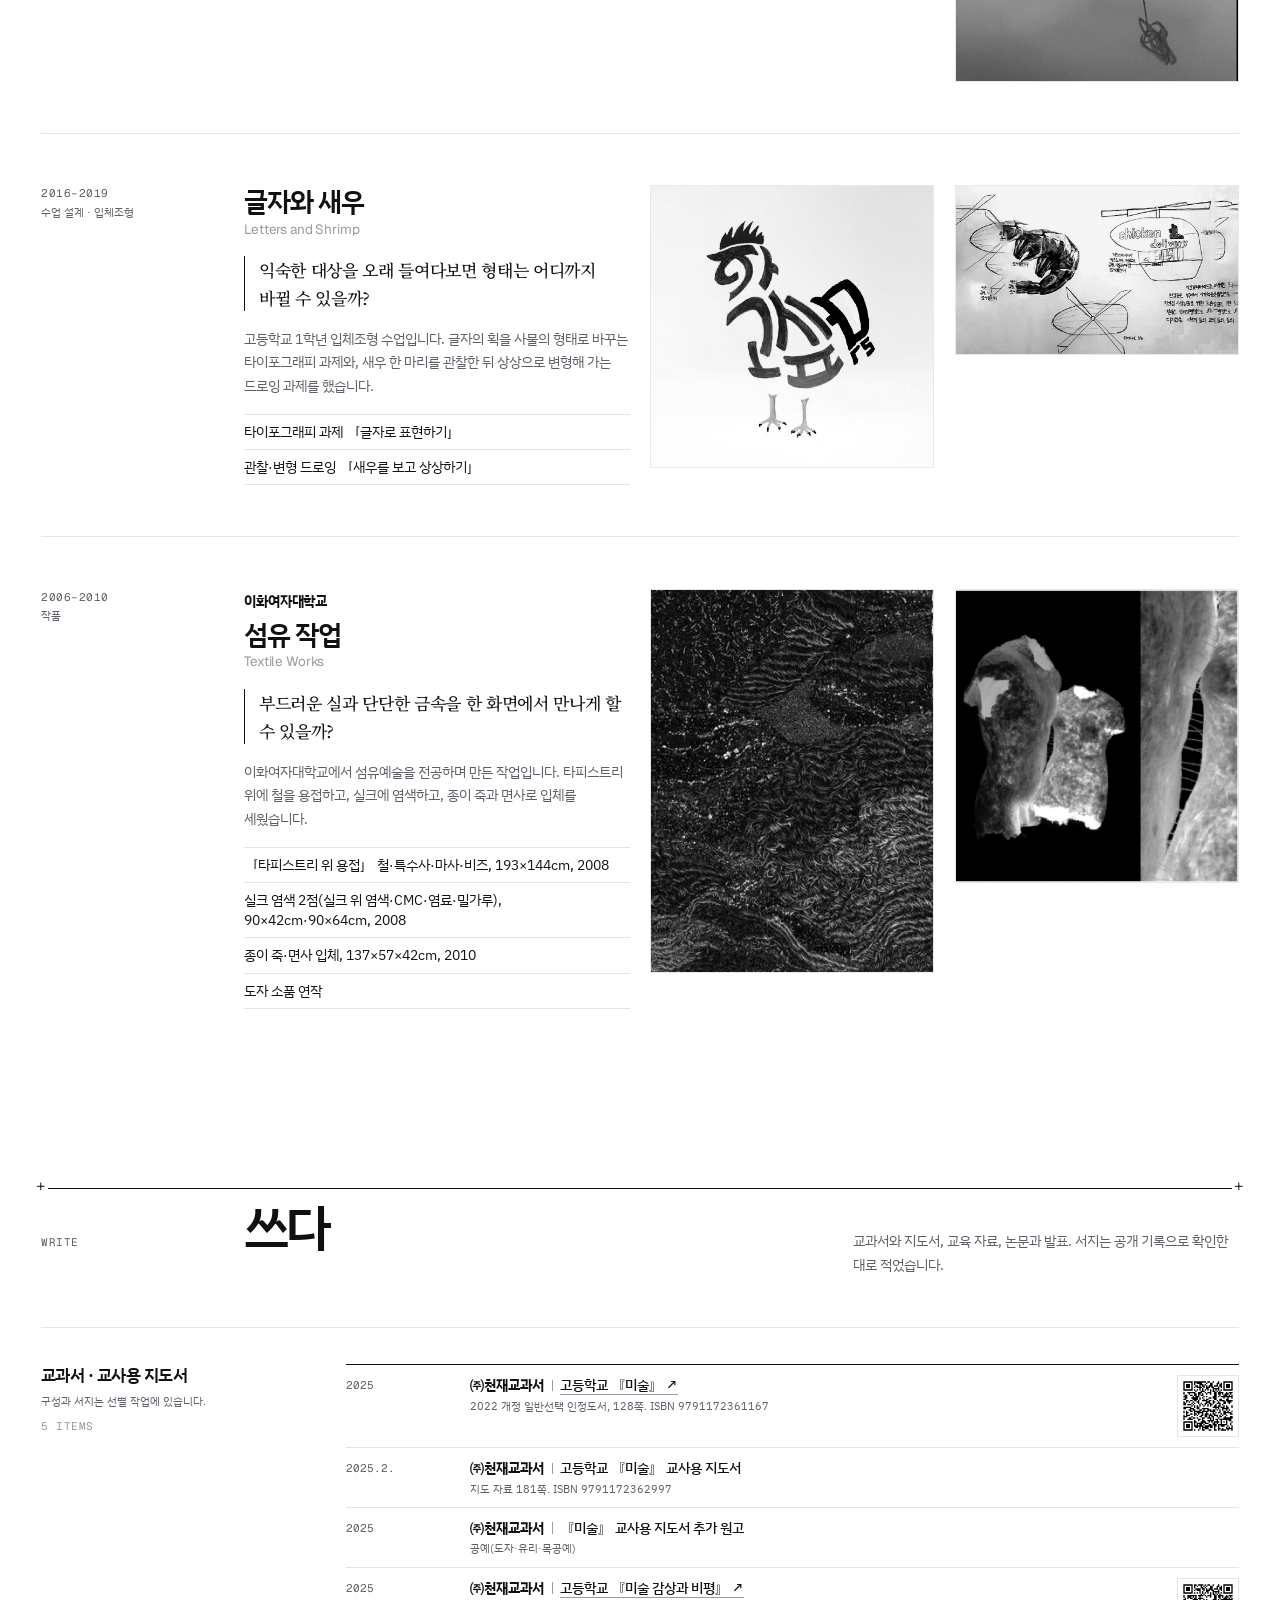
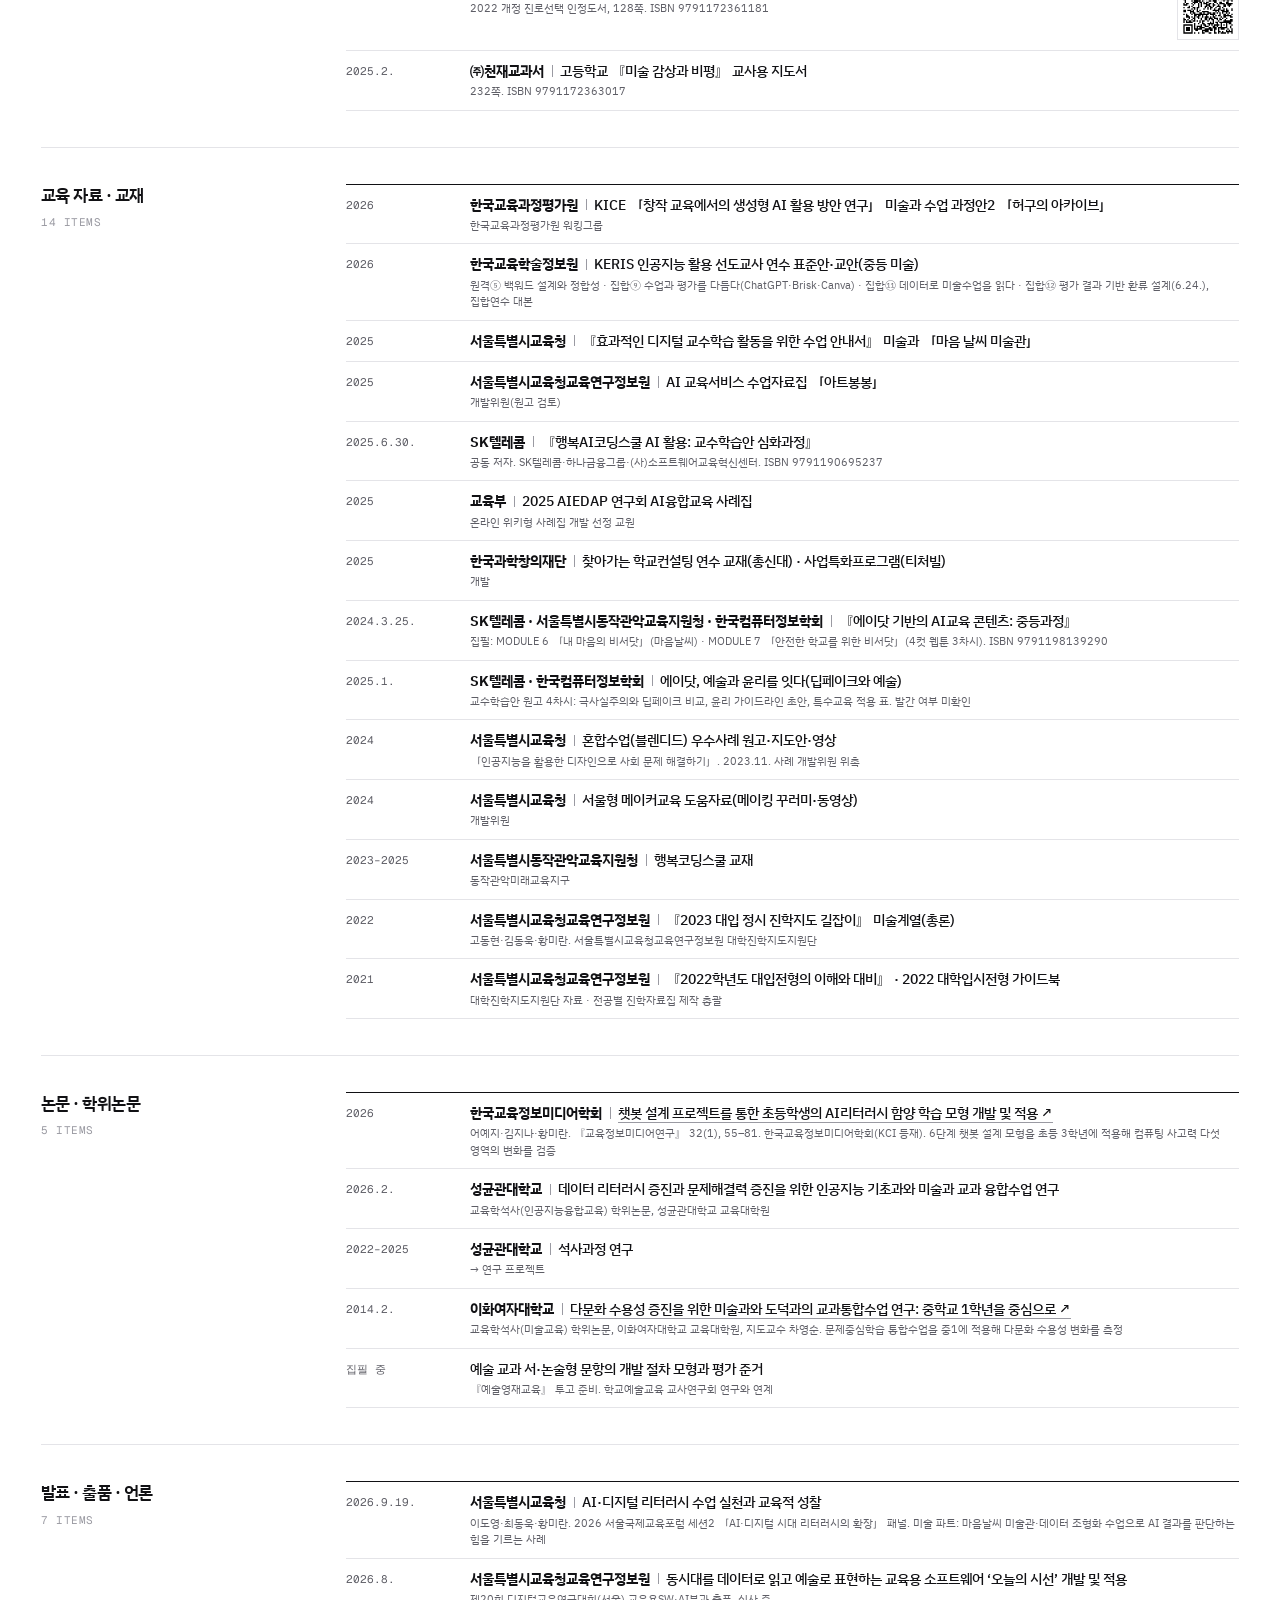
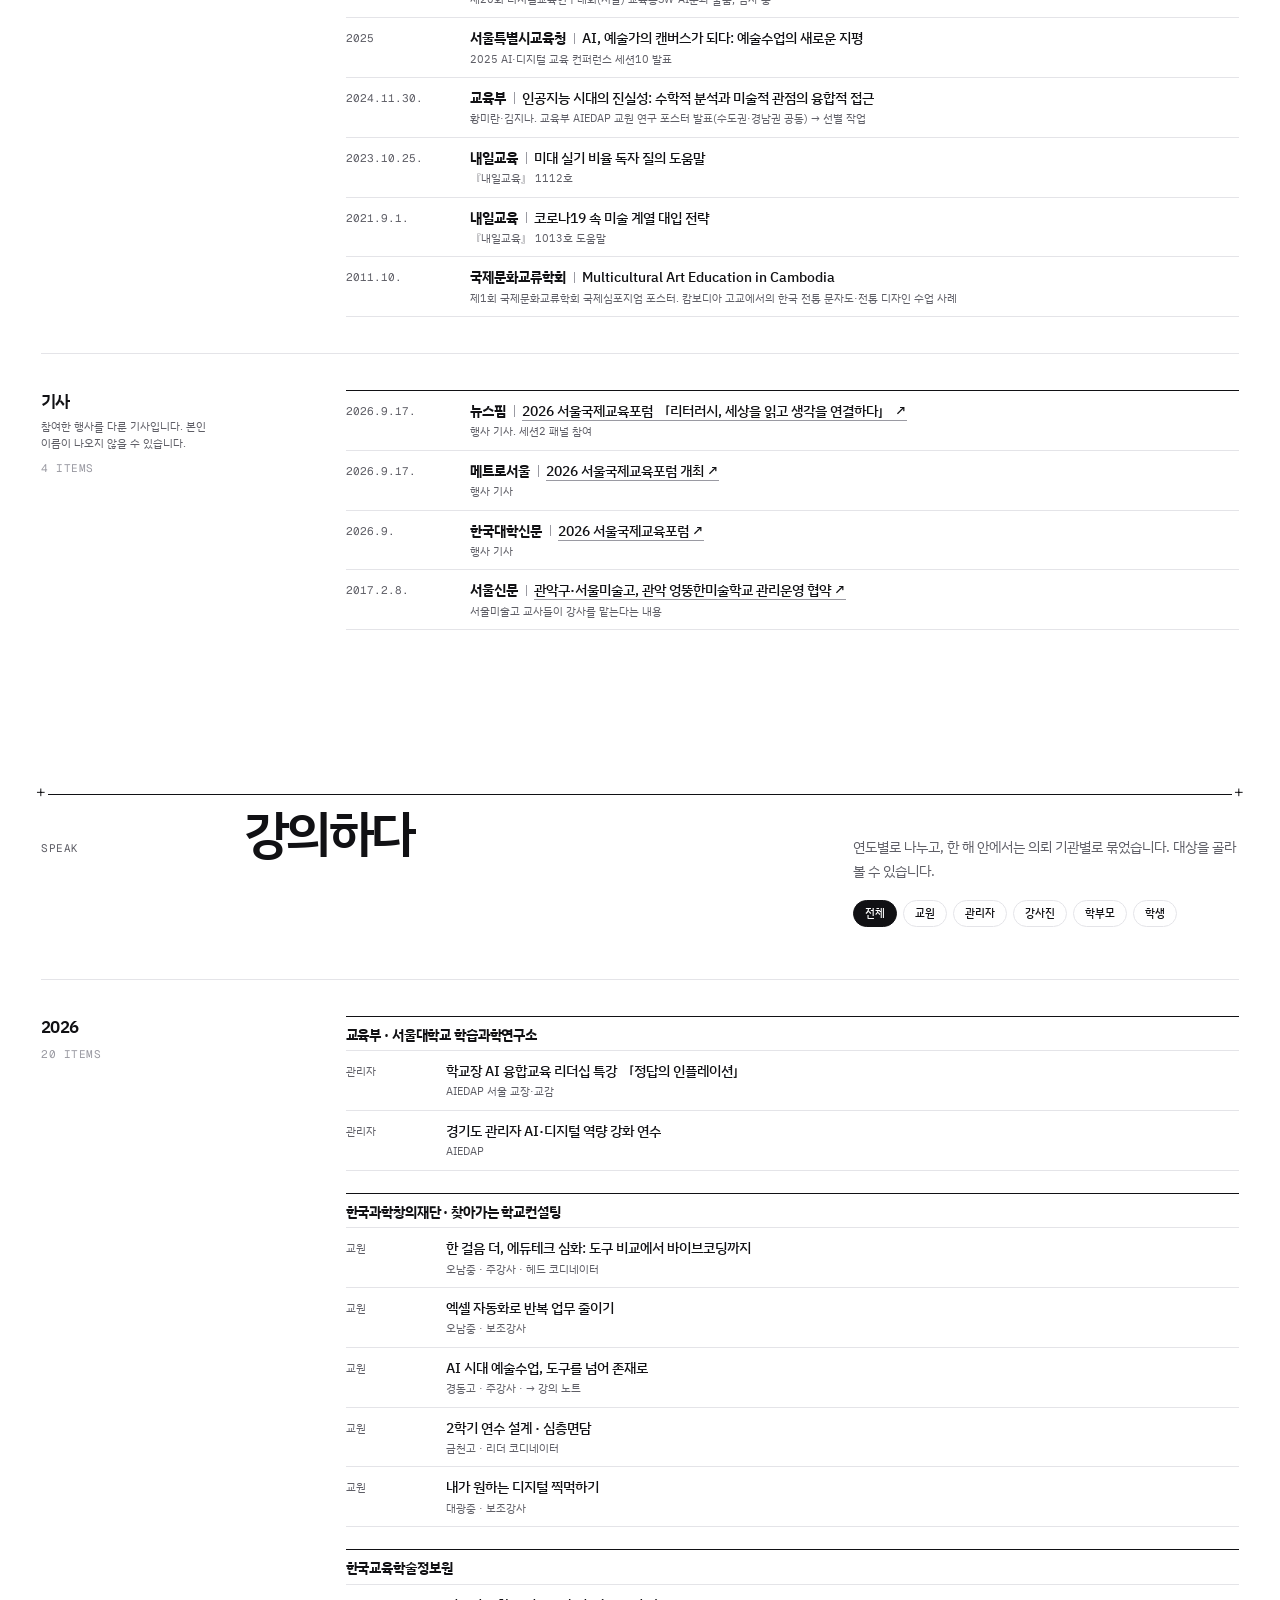
==== commit 14f13d80: "편집 화면(edit.html) 추가: 사이트에서 직접 고치고 바로 저장 - edit.html·js/edit.js: 한국어·영어 내용을 칸으로 편집(줄 추가·삭제·이동, 찾기),  " ====
--- a/index.html
+++ b/index.html
@@ -77,6 +77,21 @@
 <div class="toast" id="toast" role="status"></div>
 
 <script src="js/data.js"></script>
+<script>
+/* 편집 화면(edit.html)의 미리보기: 주소에 ?draft 가 있으면 저장하기 전 수정본을 보여 줍니다 */
+(function () {
+  if (!/[?&]draft\b/.test(location.search)) return;
+  try {
+    var ko = JSON.parse(localStorage.getItem("hm-draft-ko") || "null"), en = JSON.parse(localStorage.getItem("hm-draft-en") || "null");
+    if (ko && ko.data) window.SITE = ko.data;
+    if (en && en.data) window.SITE_EN = en.data;
+    var b = document.createElement("div");
+    b.textContent = "미리보기 · 아직 저장하지 않은 수정본입니다";
+    b.style.cssText = "position:fixed;left:50%;bottom:16px;transform:translateX(-50%);z-index:999;background:#111114;color:#fff;padding:8px 16px;border-radius:999px;font:13px/1.4 sans-serif";
+    document.body.appendChild(b);
+  } catch (e) {}
+})();
+</script>
 <script src="js/qr.js"></script>
 <script src="js/main.js"></script>
 </body>
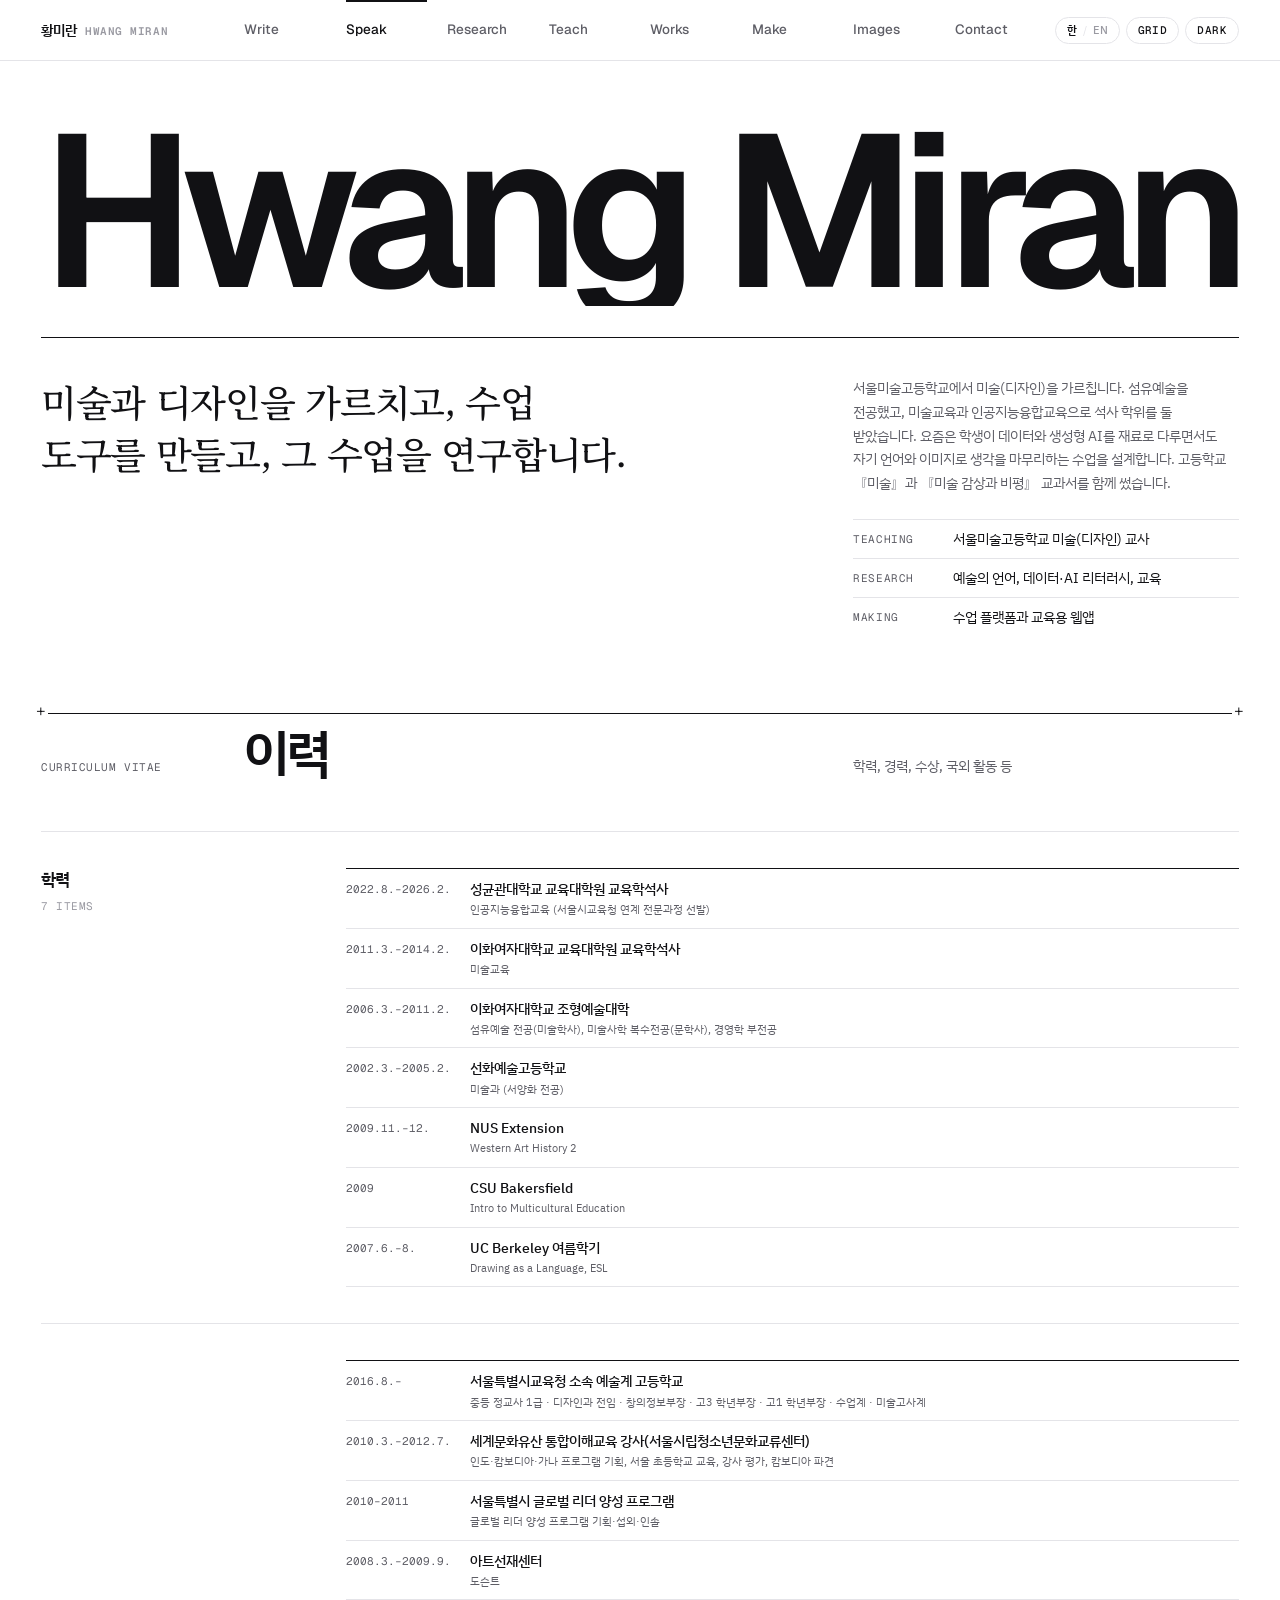
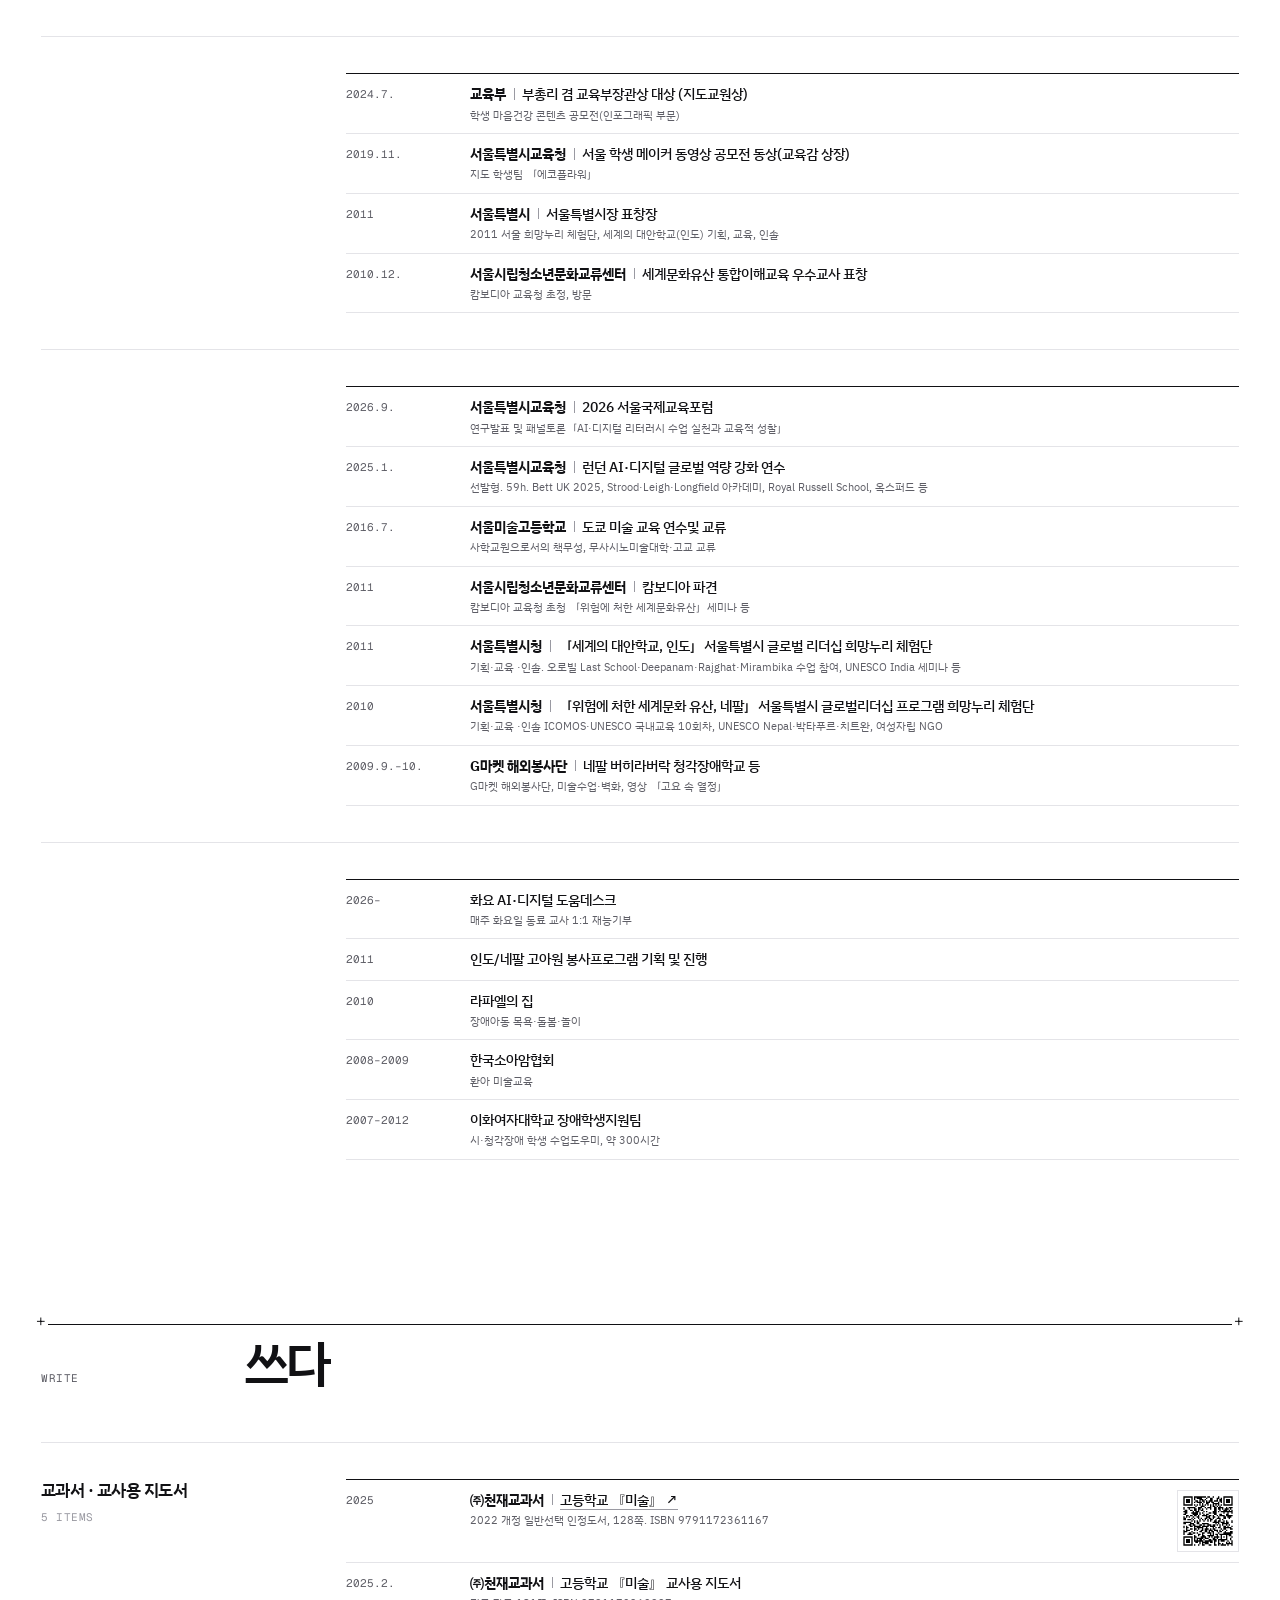
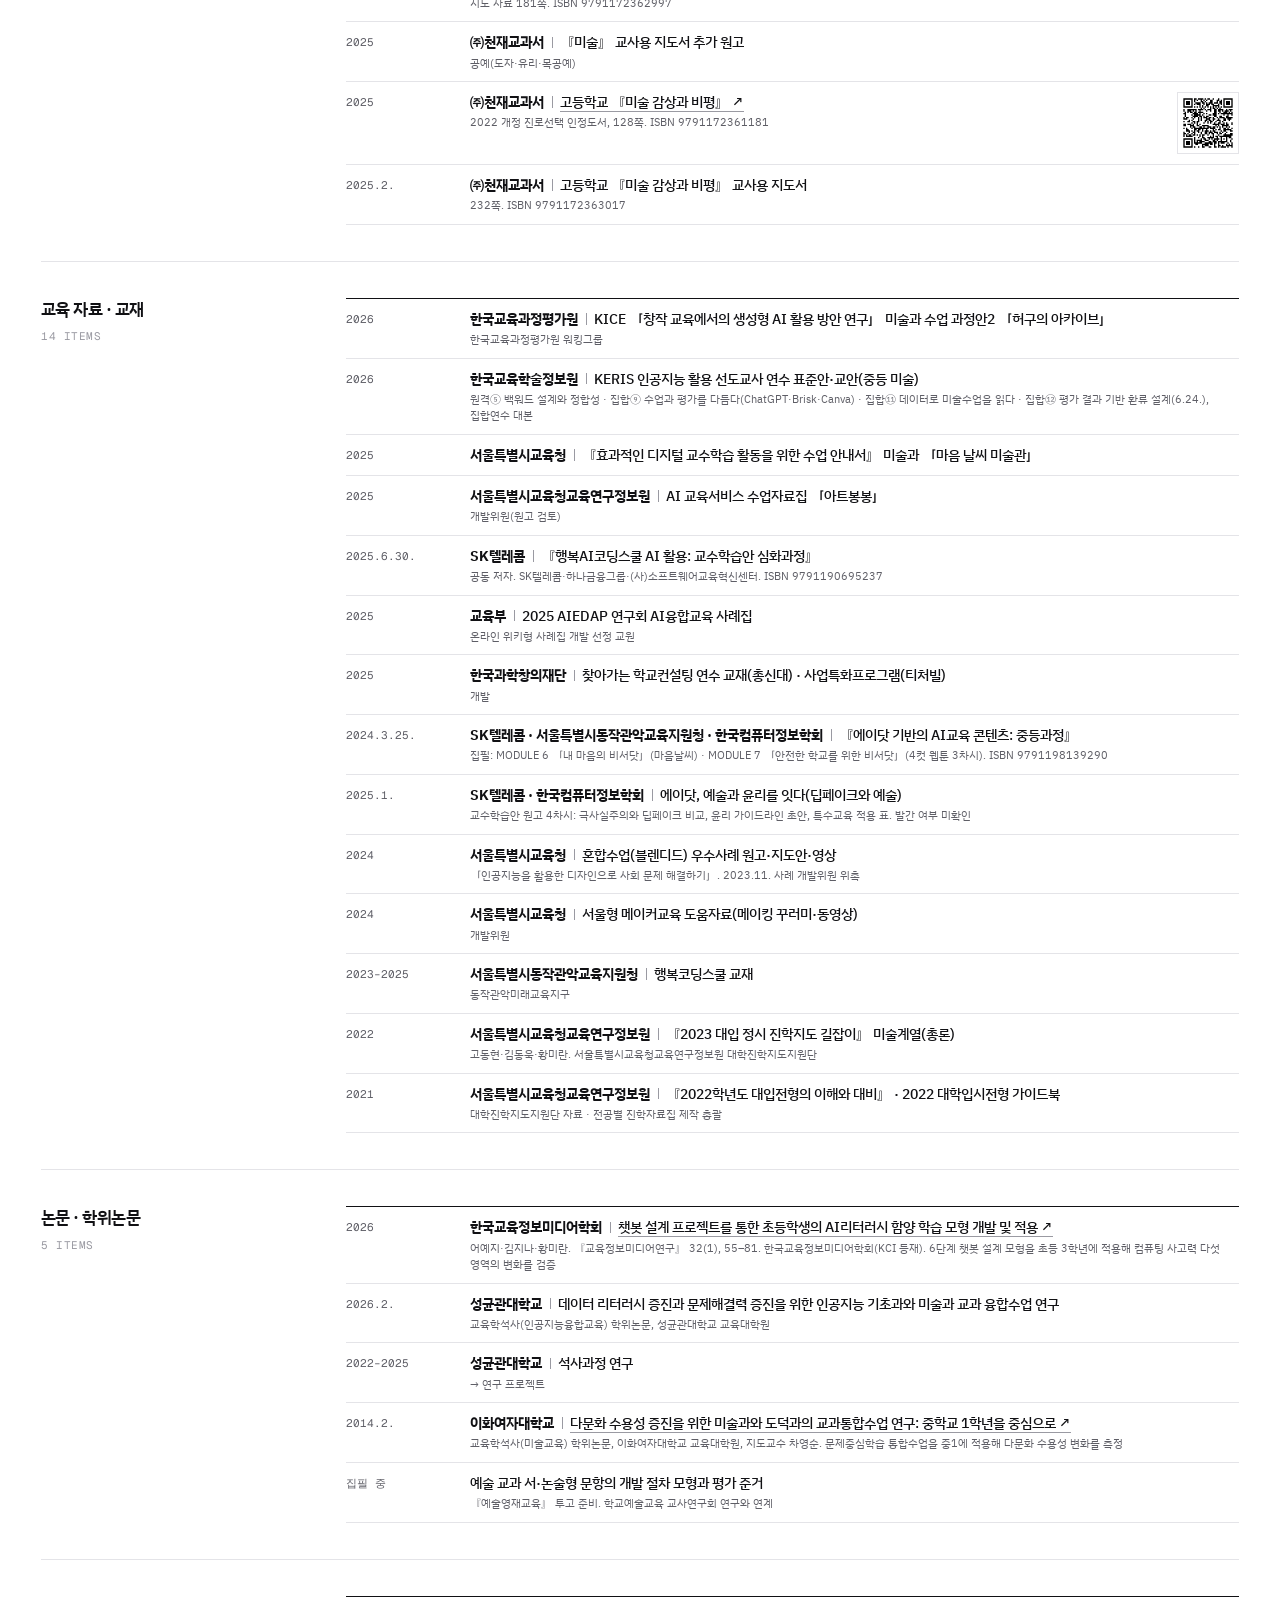
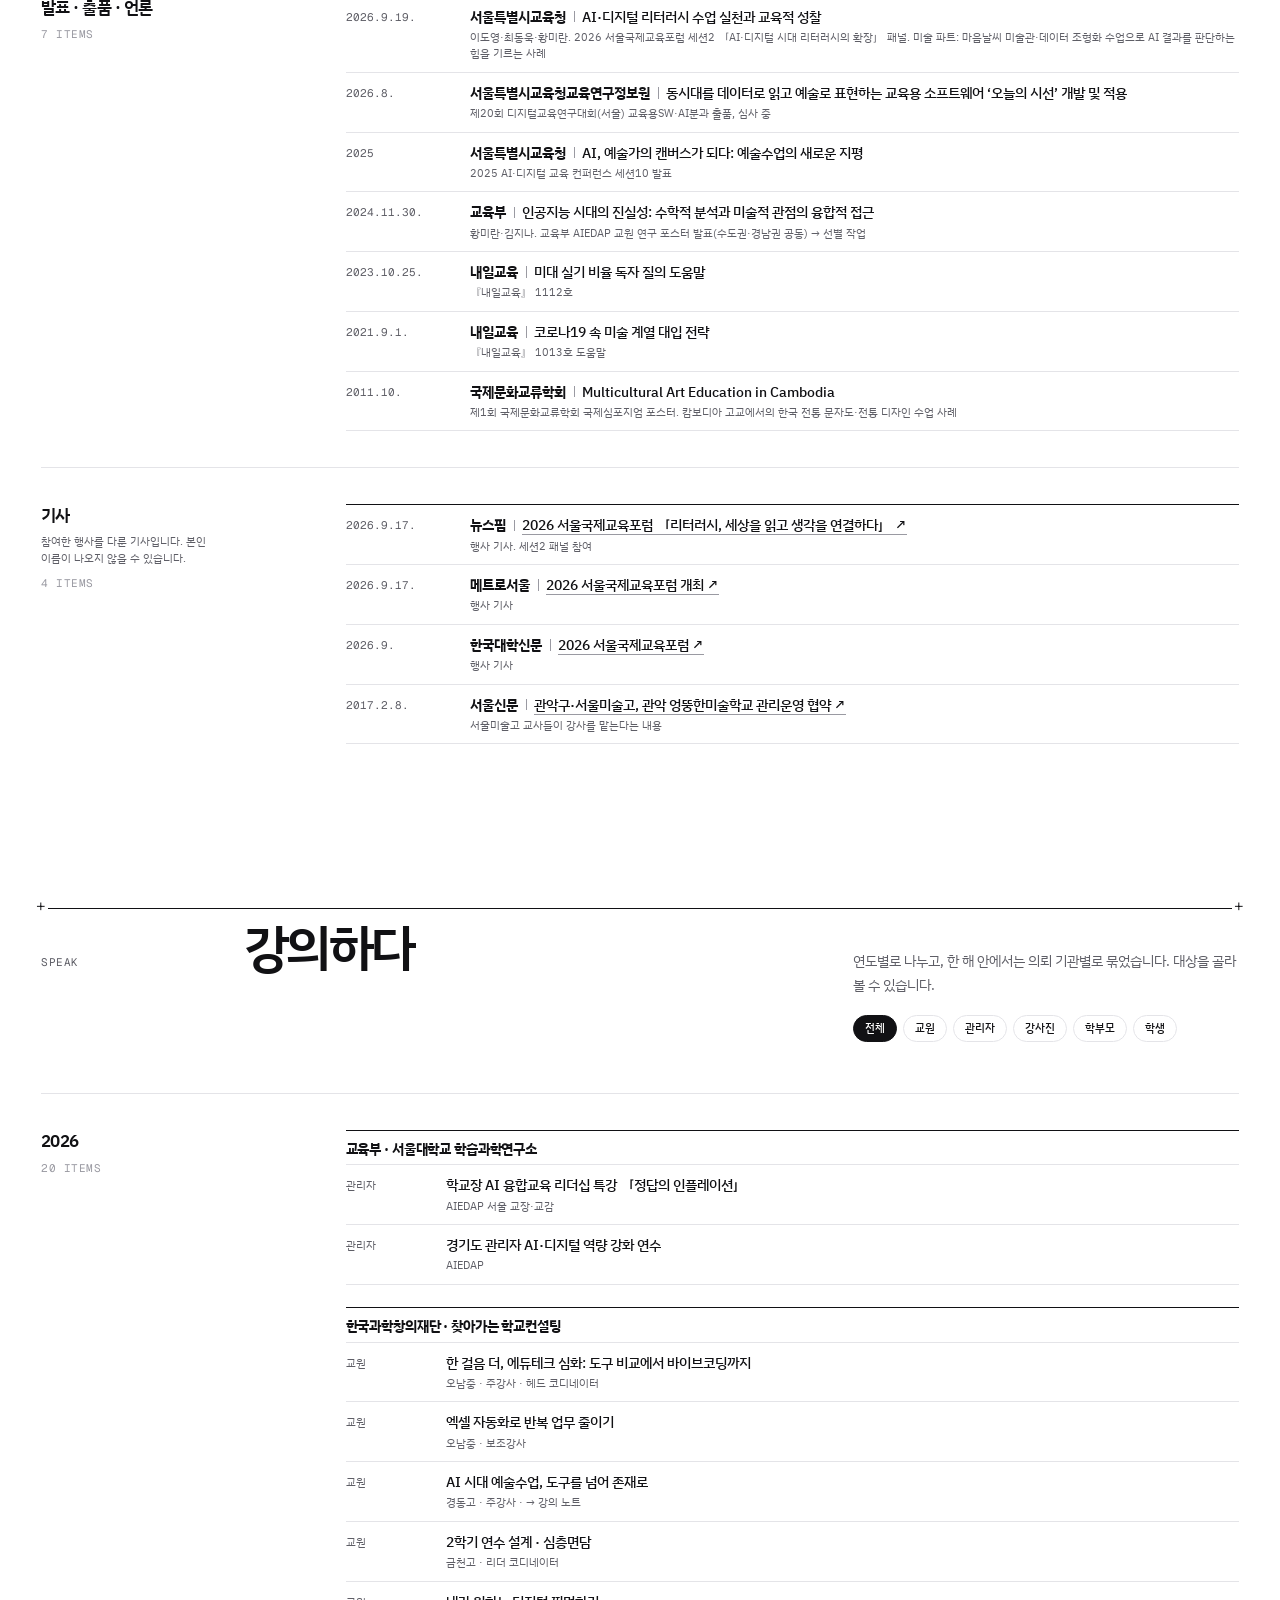
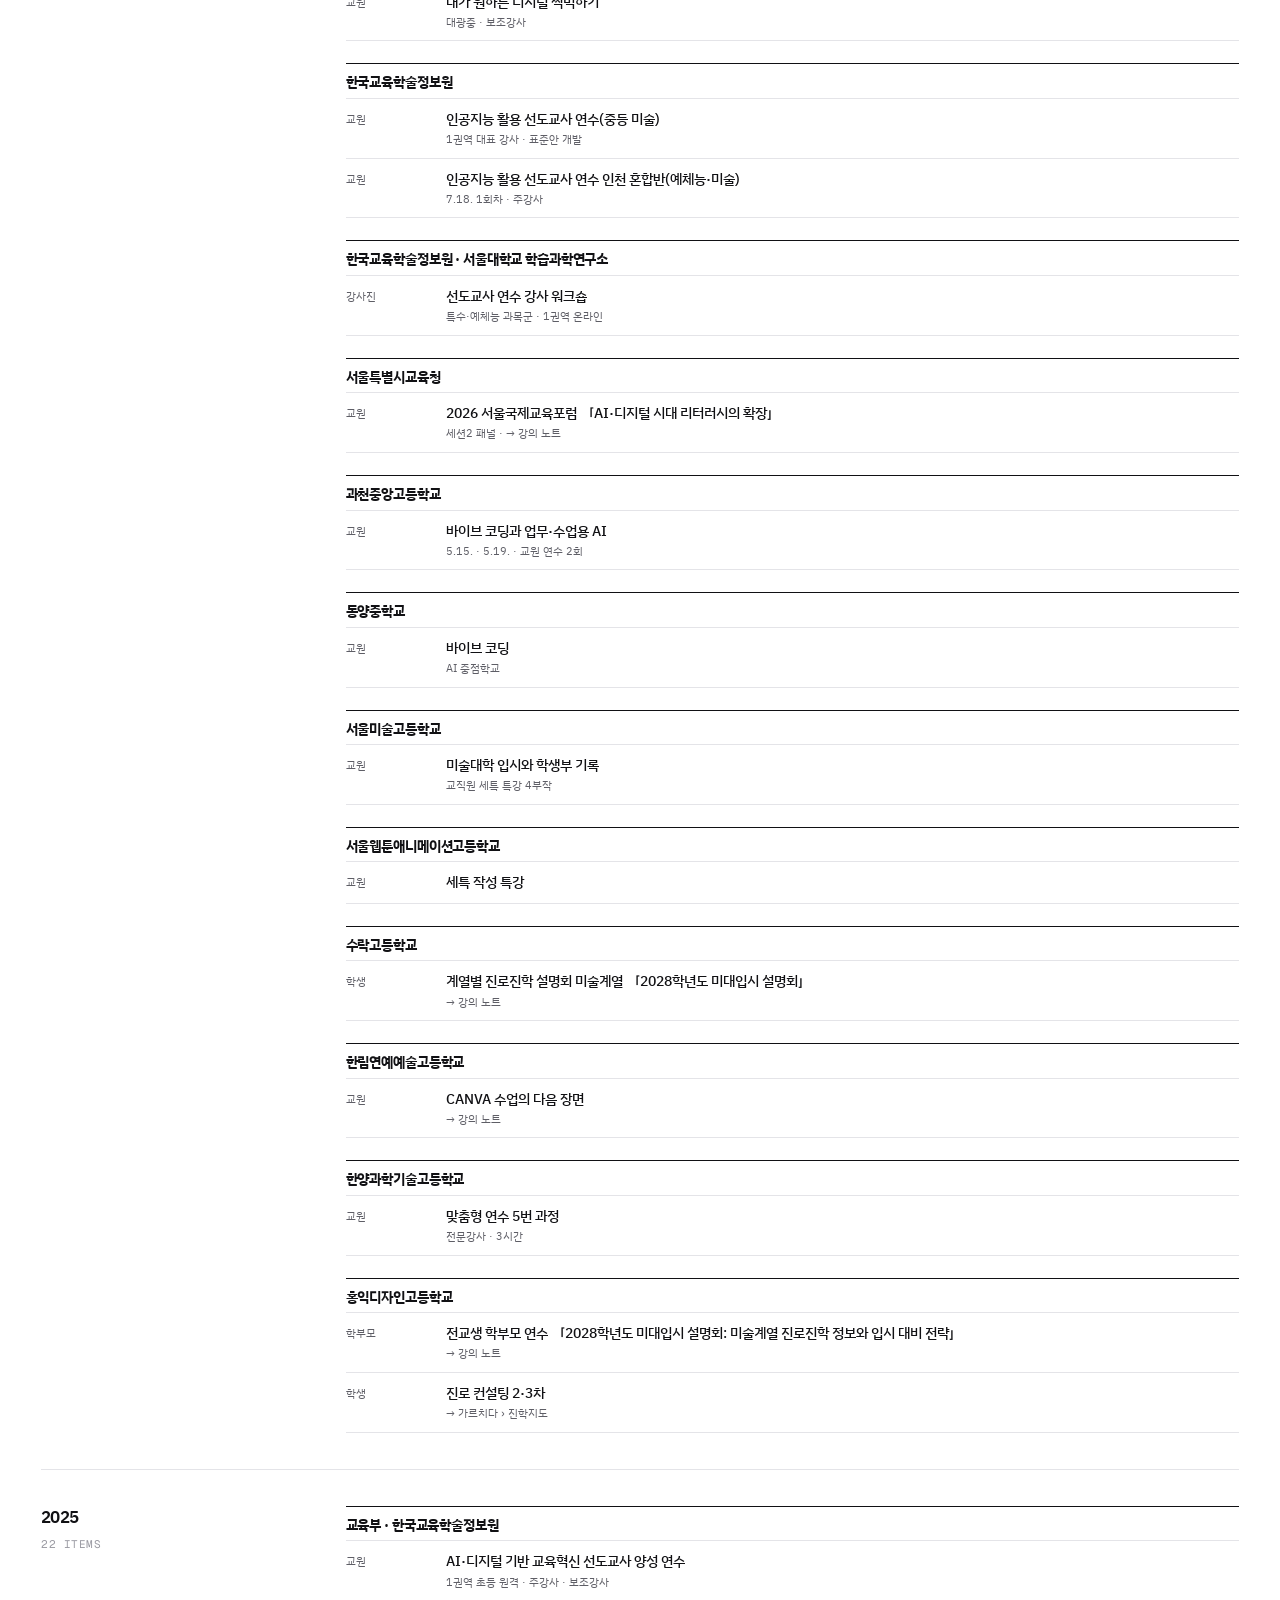
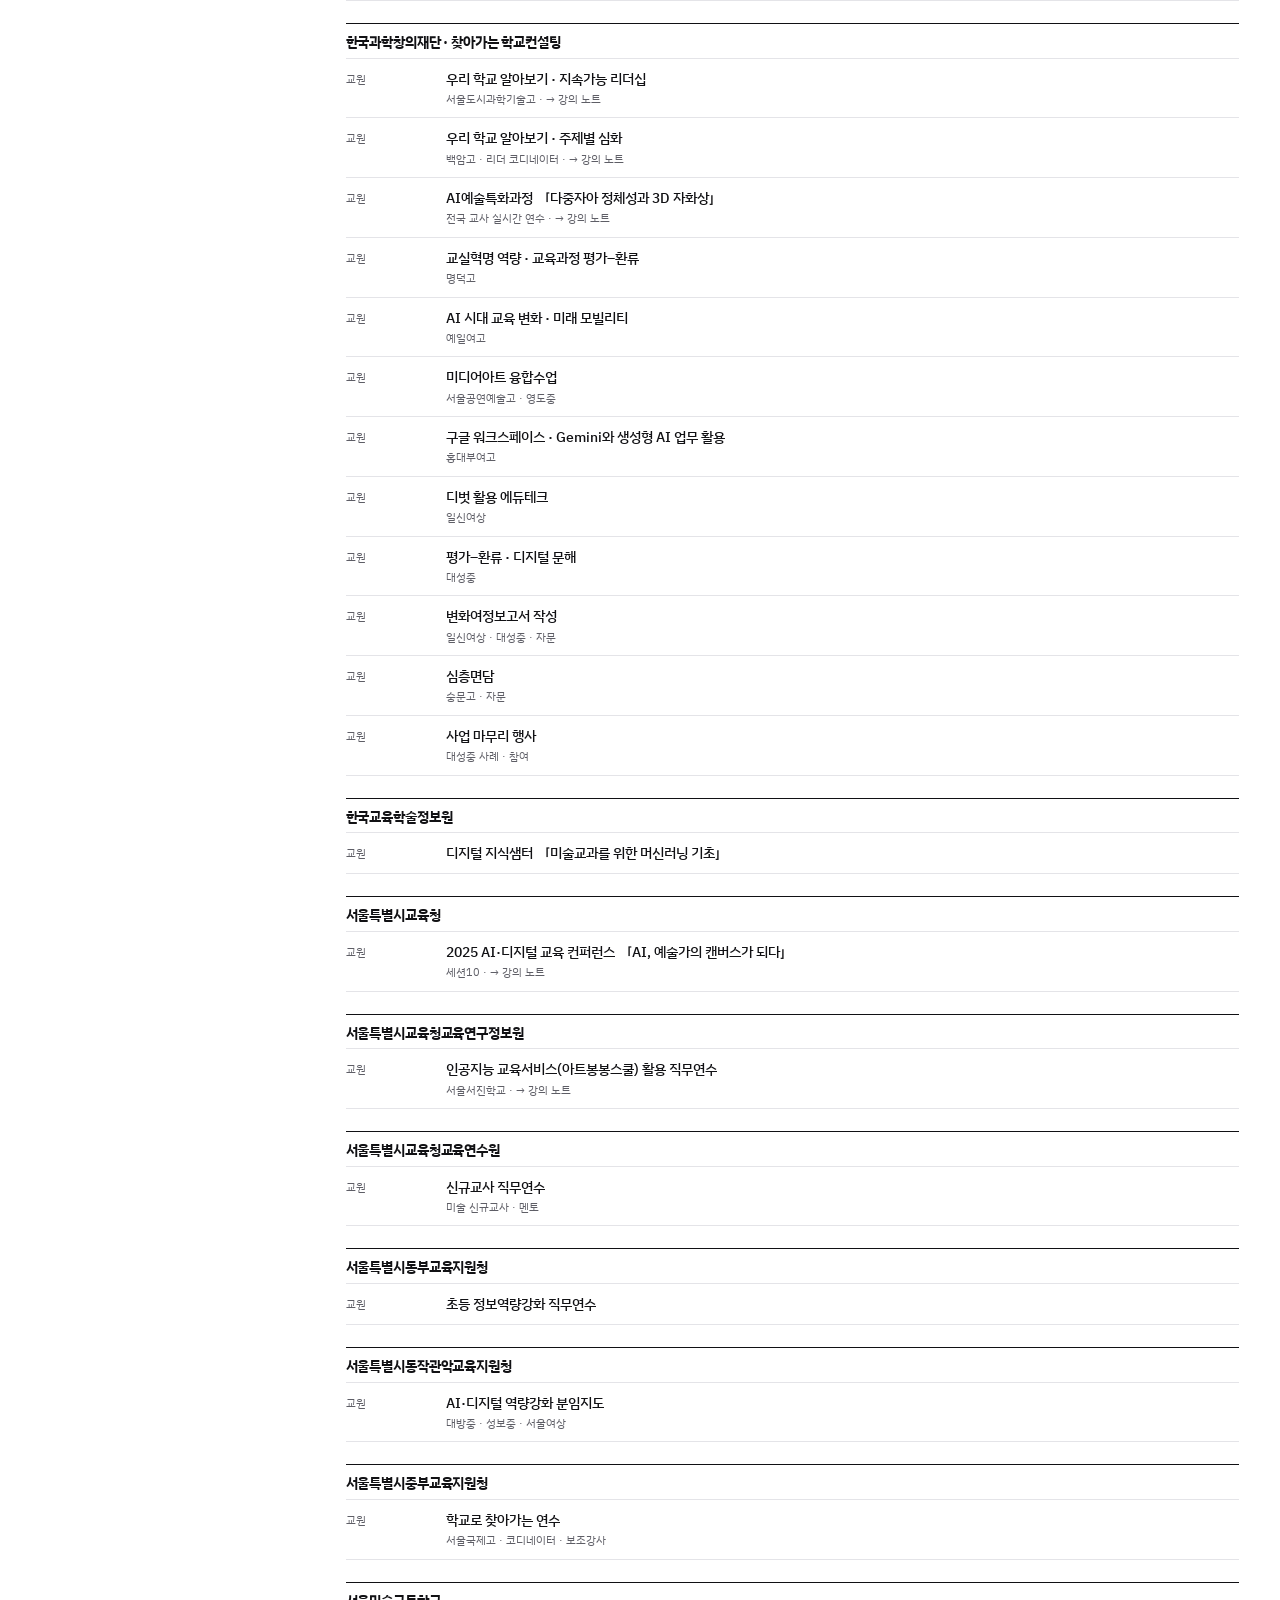
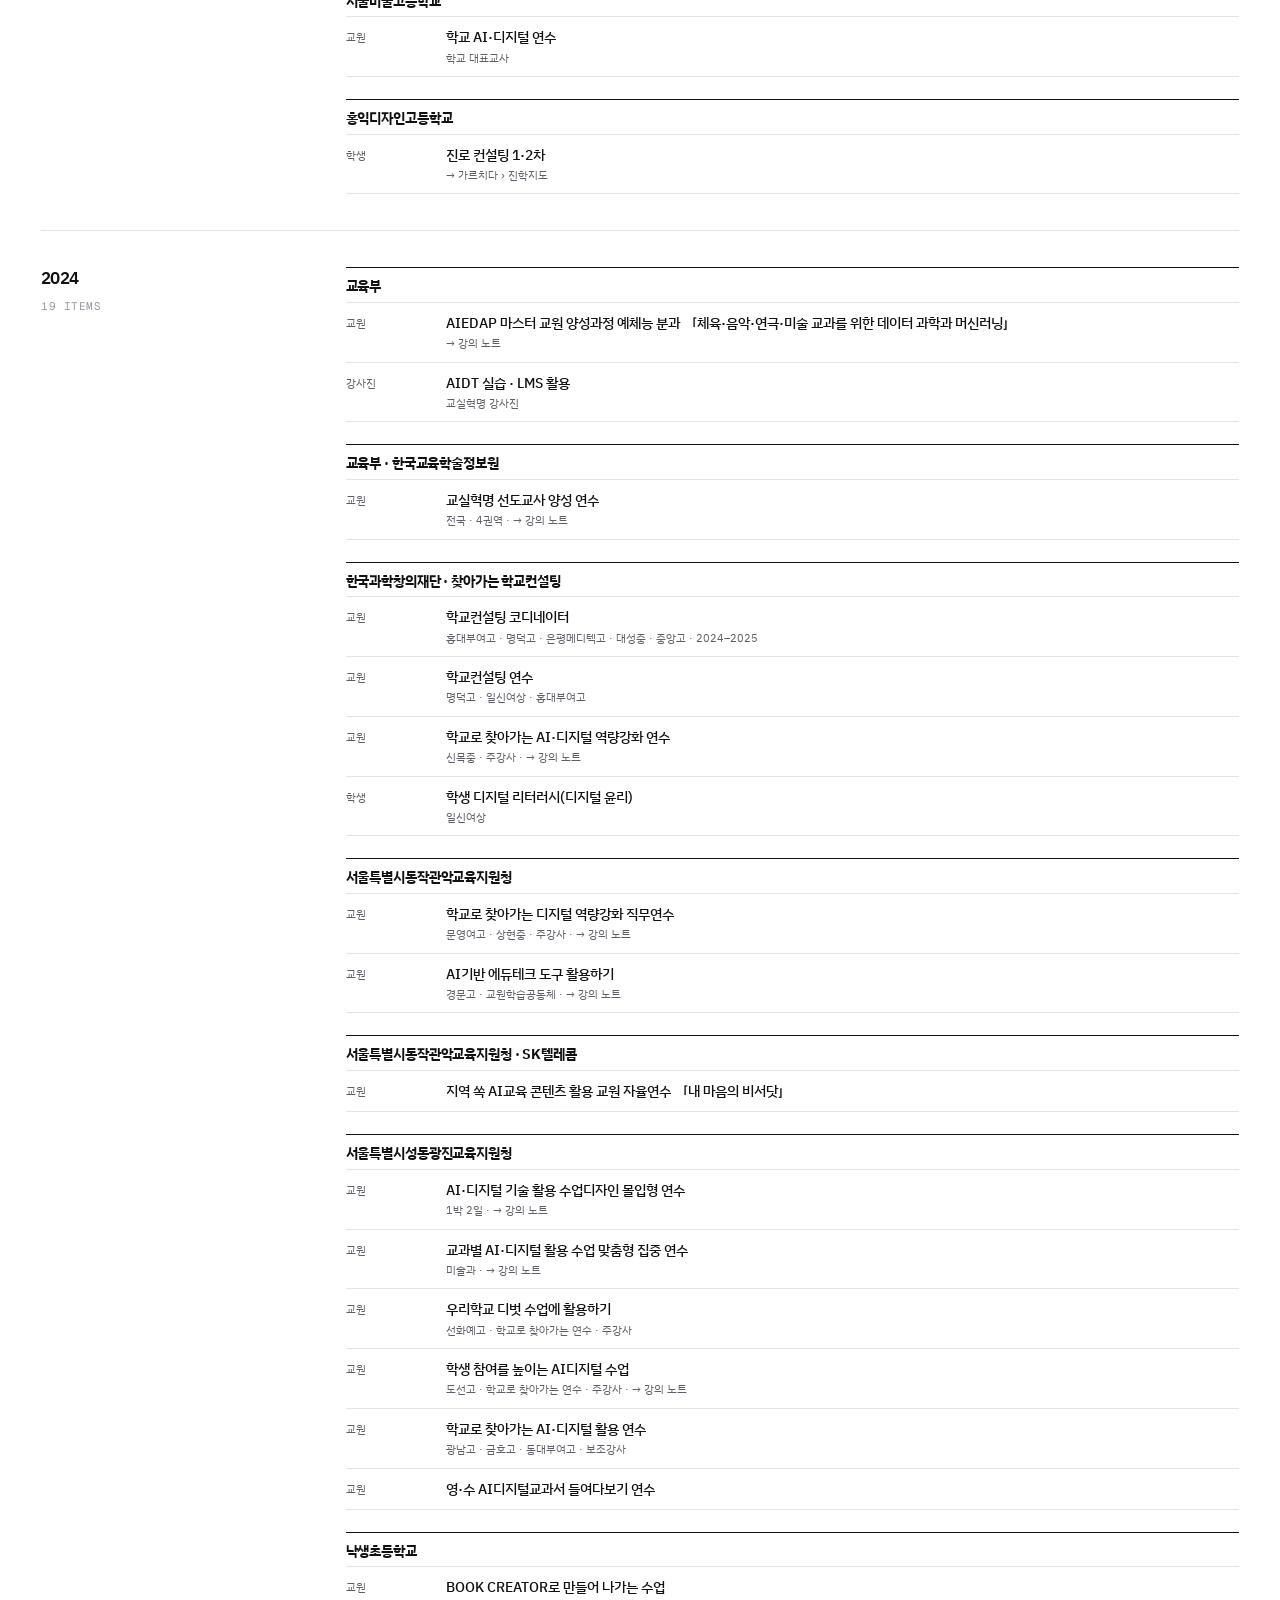
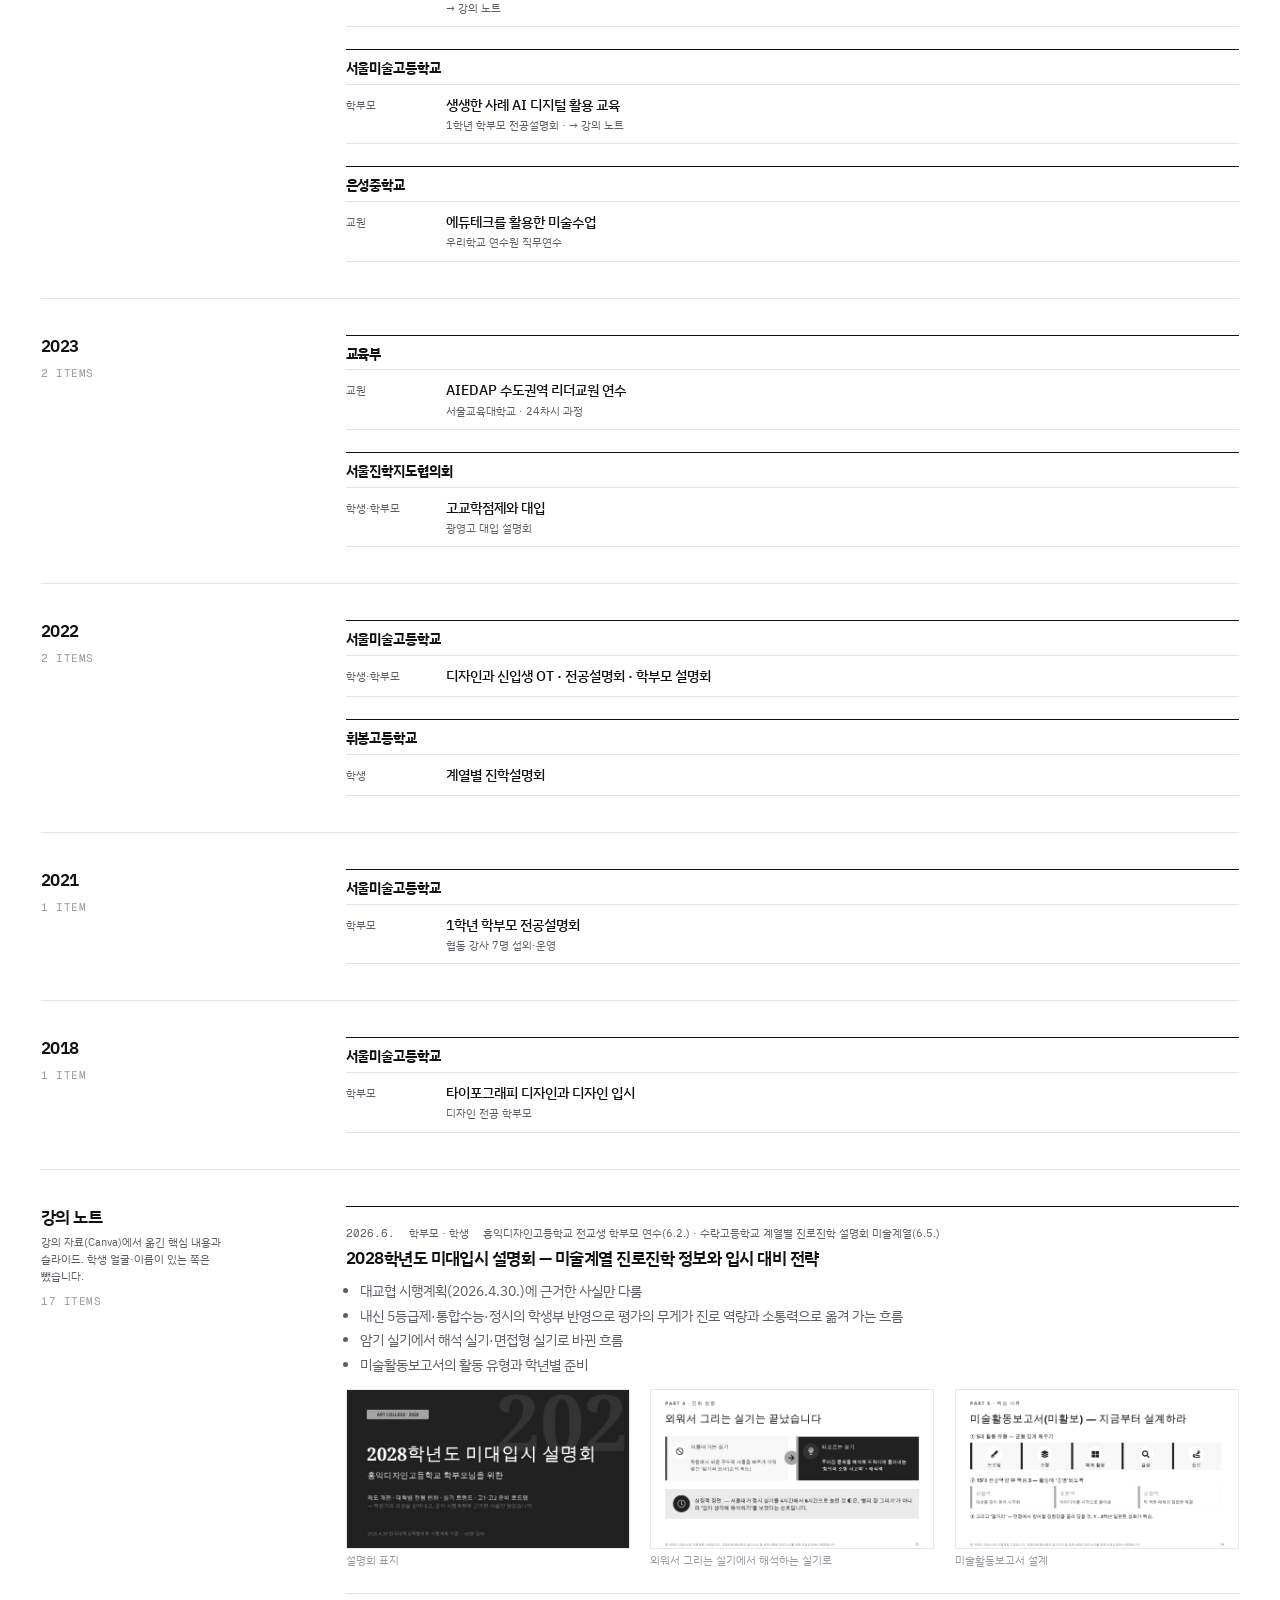
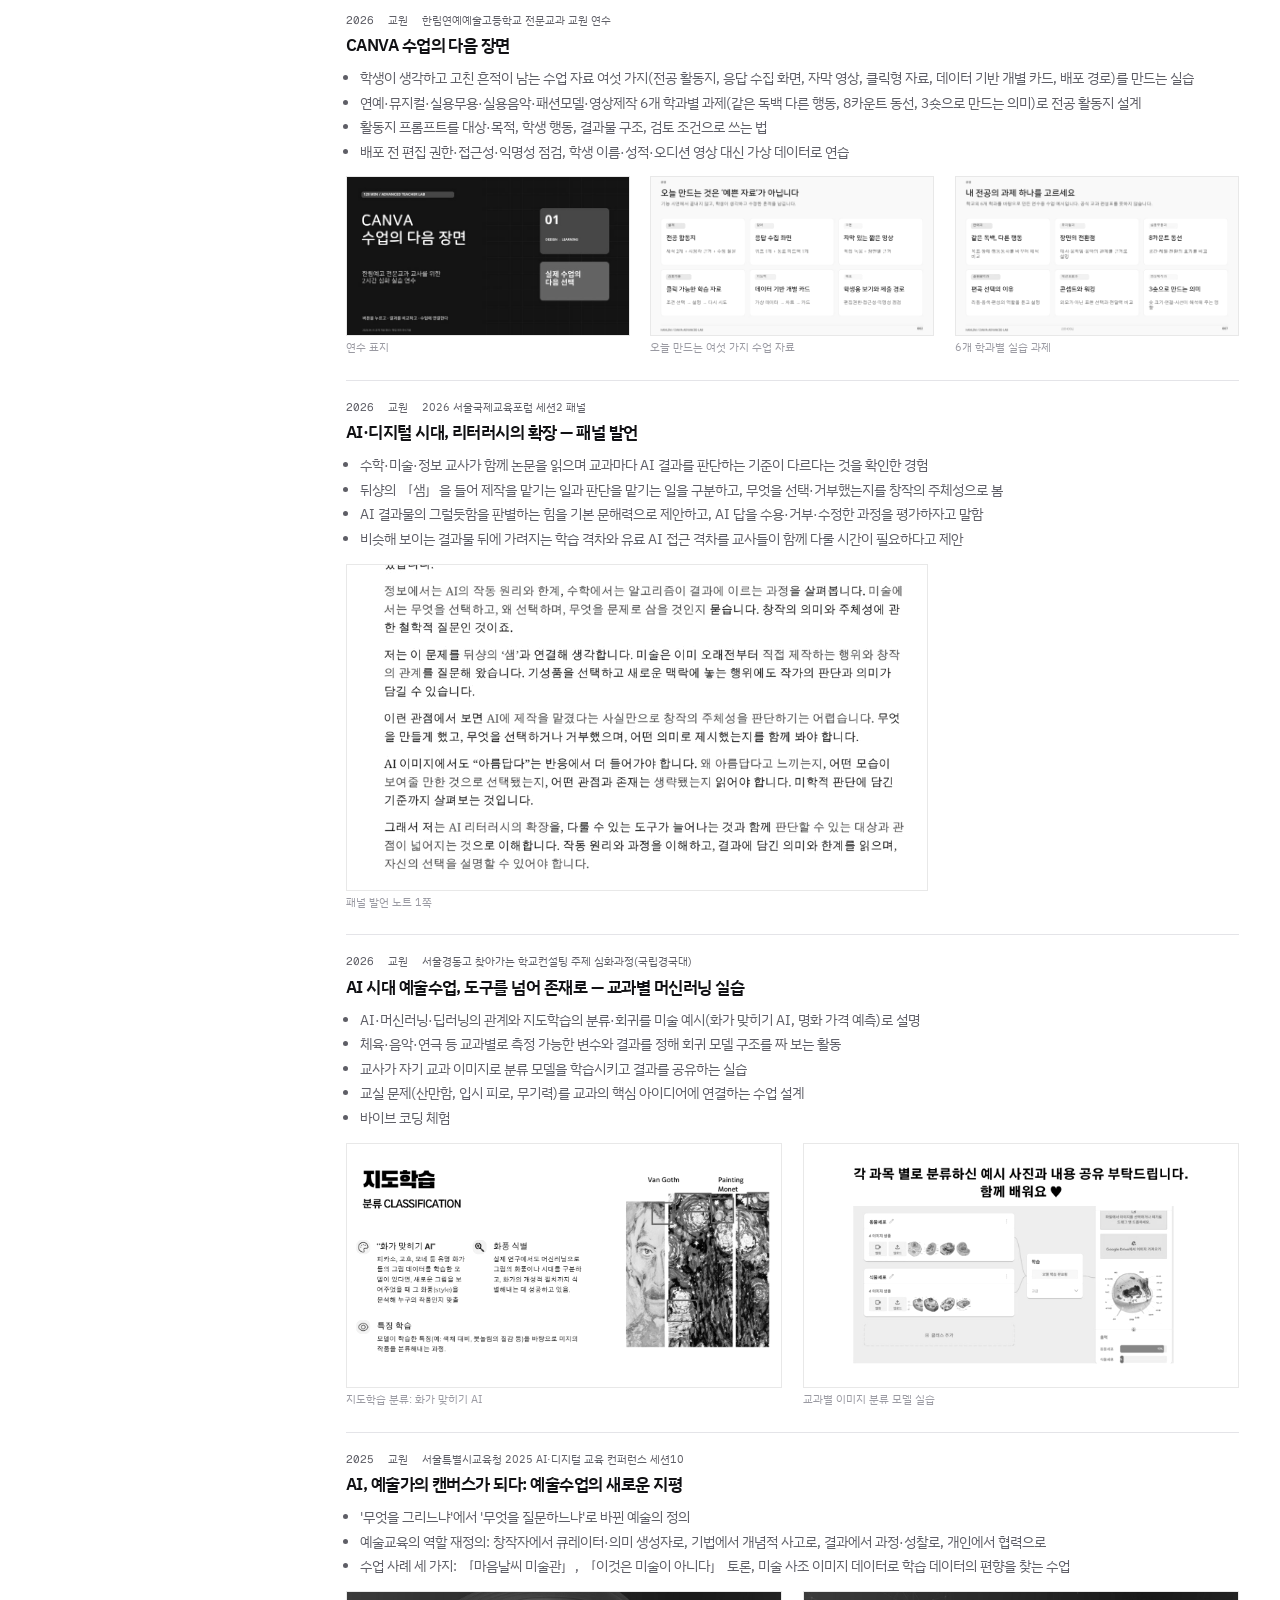
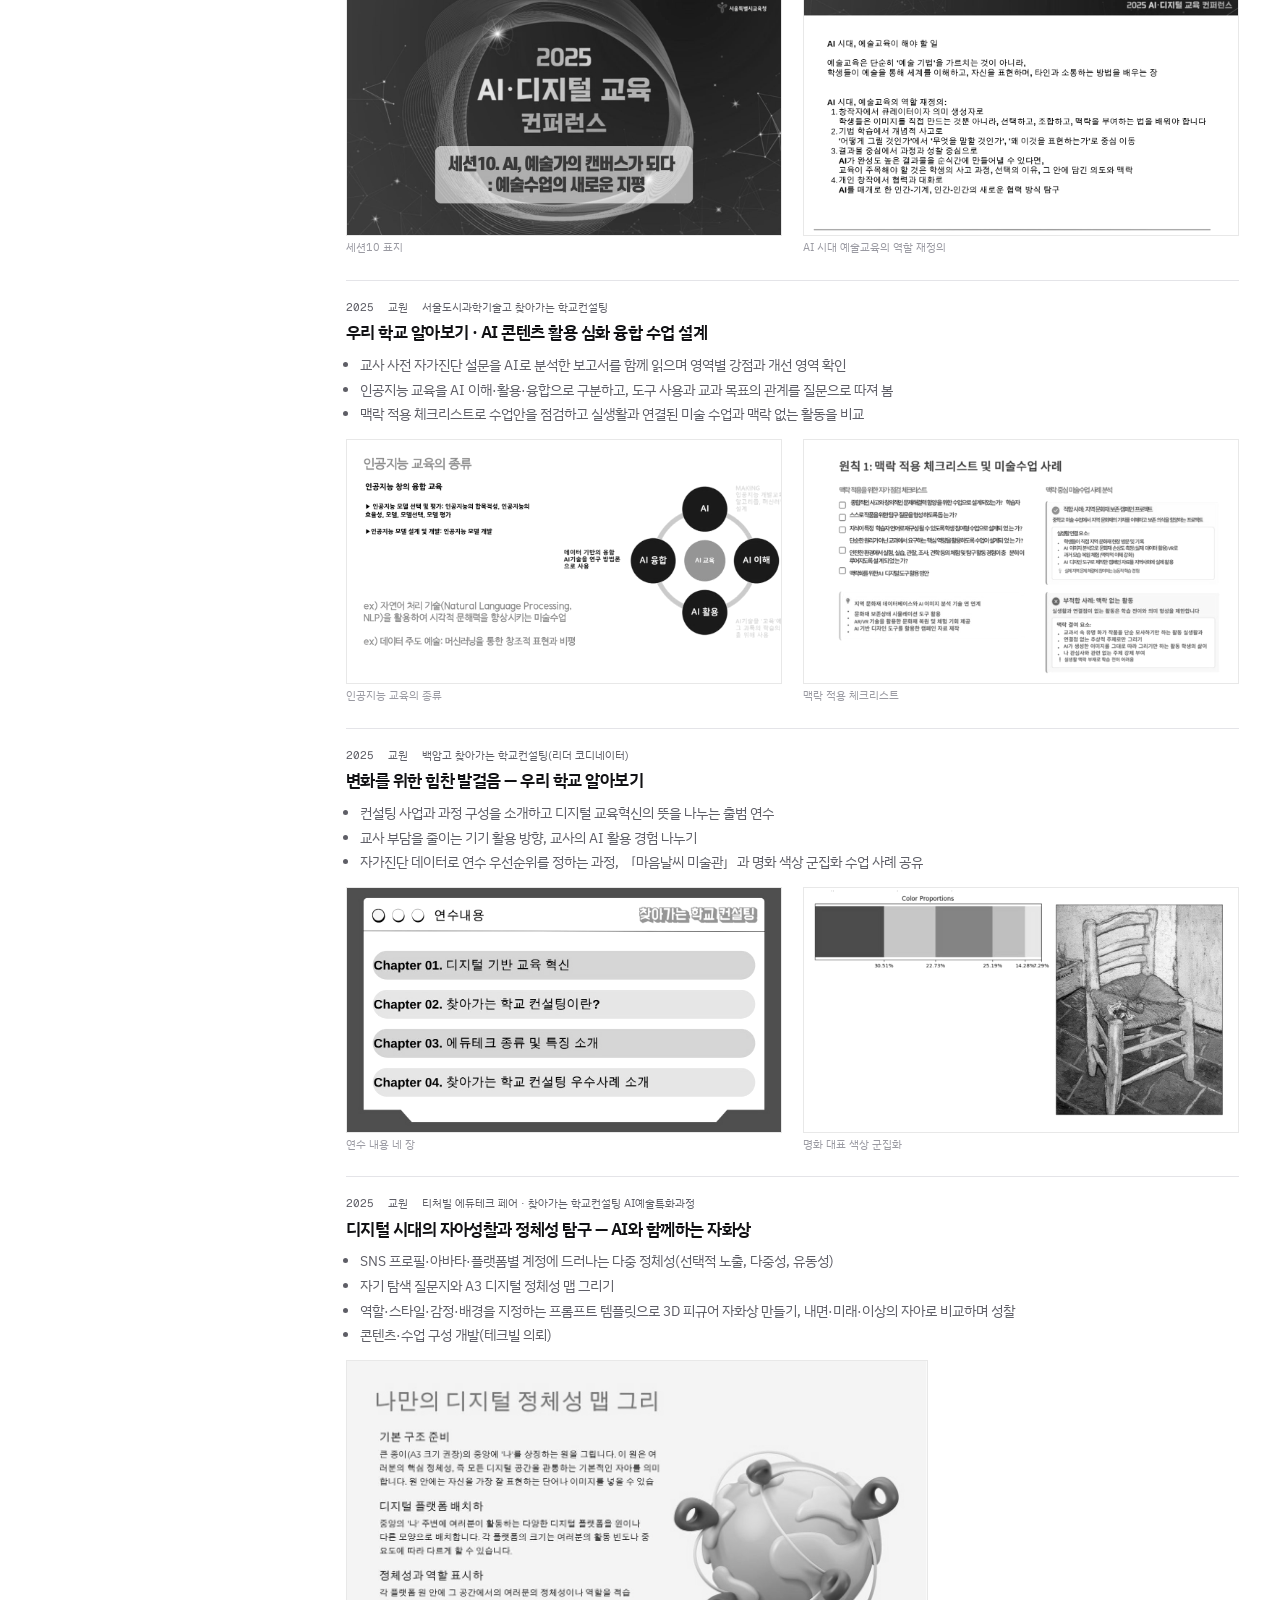
==== commit dc0b49da: "편집 화면: 선별 작업 12칸 그리드 배치, 미리보기 그리드 선, 스크립트 버전 표시 - 선별 작업마다 글·사진의 시작 칸과 너비(12칸)를 고르고 그림으로 확인, 배치 버튼 6가" ====
--- a/index.html
+++ b/index.html
@@ -92,7 +92,11 @@
   } catch (e) {}
 })();
 </script>
-<script src="js/qr.js"></script>
-<script src="js/main.js"></script>
+<script src="js/qr.js?v=20261012g"></script>
+<script src="js/main.js?v=20261012g"></script>
+<script>
+/* 편집 화면 미리보기에서 ?grid=1 이면 12칸 그리드 선을 켠 채로 엽니다 */
+if (/[?&]grid=1/.test(location.search)) { var gb = document.getElementById("grid-btn"); if (gb && gb.getAttribute("aria-pressed") !== "true") gb.click(); }
+</script>
 </body>
 </html>
--- a/css/style.css
+++ b/css/style.css
@@ -108,7 +108,15 @@
 .proj .meta { grid-column: 1 / span 2; display: flex; flex-direction: column; gap: 2px; }
 .proj .txt { grid-column: 3 / span 4; }
 .proj .pics { grid-column: 7 / span 6; display: grid; gap: var(--gutter); }
-.proj .pics.n2 { grid-template-columns: 1fr 1fr; align-items: start; }
+.proj .pics.n2, .proj .pics.n3 { grid-template-columns: 1fr 1fr; align-items: start; }
+.proj .pics figure.wide { grid-column: 1 / -1; }
+.proj .pics figcaption { font-size: var(--t-xs); color: var(--ink-2); padding-top: 6px; line-height: 1.5; }
+/* 사진 위치: 왼쪽(pic-left) · 글 아래 넓게(pic-below) */
+.proj.pic-left .pics { grid-column: 3 / span 5; grid-row: 1; }
+.proj.pic-left .txt { grid-column: 8 / span 5; grid-row: 1; }
+.proj.pic-below .txt { grid-column: 3 / span 7; }
+.proj.pic-below .pics { grid-column: 3 / span 10; }
+.proj.pic-below .pics.n3 { grid-template-columns: repeat(3, minmax(0, 1fr)); }
 .proj.no-img .txt { grid-column: 3 / span 7; }
 .proj h3 { margin: 0; font: 600 var(--t-lg)/1.2 var(--f-sans); letter-spacing: -.04em; text-wrap: balance; }
 .proj .en { margin: 2px 0 18px; font: 400 var(--t-sm)/1.4 var(--f-display); color: var(--ink-3); letter-spacing: -.01em; }
@@ -194,6 +202,7 @@
   .intro-side { grid-column: 1 / span 8; }
   .proj .txt { grid-column: 3 / span 10; }
   .proj .pics { grid-column: 3 / span 10; }
+  .proj.pic-left .txt, .proj.pic-left .pics, .proj.pic-below .txt, .proj.pic-below .pics { grid-column: 3 / span 10; grid-row: auto; }
   .approach { grid-template-columns: repeat(2, minmax(0, 1fr)); row-gap: 28px; }
   .block.third, .block.two-third { grid-column: 1 / -1; }
 }
@@ -205,7 +214,7 @@
   .intro-side { grid-column: 1 / -1; }
   .sec-head .idx, .sec-head h2, .sec-head p { grid-column: 1 / -1; }
   .proj .meta { grid-column: 1 / -1; flex-direction: row; gap: 14px; }
-  .proj .txt, .proj.no-img .txt, .proj .pics { grid-column: 1 / -1; }
+  .proj .txt, .proj.no-img .txt, .proj .pics, .proj.pic-left .txt, .proj.pic-left .pics, .proj.pic-below .txt, .proj.pic-below .pics { grid-column: 1 / -1; }
   .arch .y { grid-column: 1 / -1; }
   .arch .t, .arch .k { grid-column: 1 / -1; }
   .block { grid-column: 1 / -1; }
@@ -347,3 +356,10 @@
 .pill.lang span { color: var(--ink-3); }
 .pill.lang span.cur { color: var(--ink); font-weight: 600; }
 .pill.lang span + span::before { content: "/"; margin-right: 6px; color: var(--line); font-weight: 400; }
+
+/* 선별 작업 12칸 배치(편집 화면에서 정함): 넓은 화면에서만, 좁은 화면은 늘 위아래로 */
+@media (min-width: 1101px) {
+  .proj.custom .txt { grid-column: var(--txt-c); grid-row: 1; }
+  .proj.custom .pics { grid-column: var(--pic-c); }
+  .proj.custom.same-row .pics { grid-row: 1; }
+}
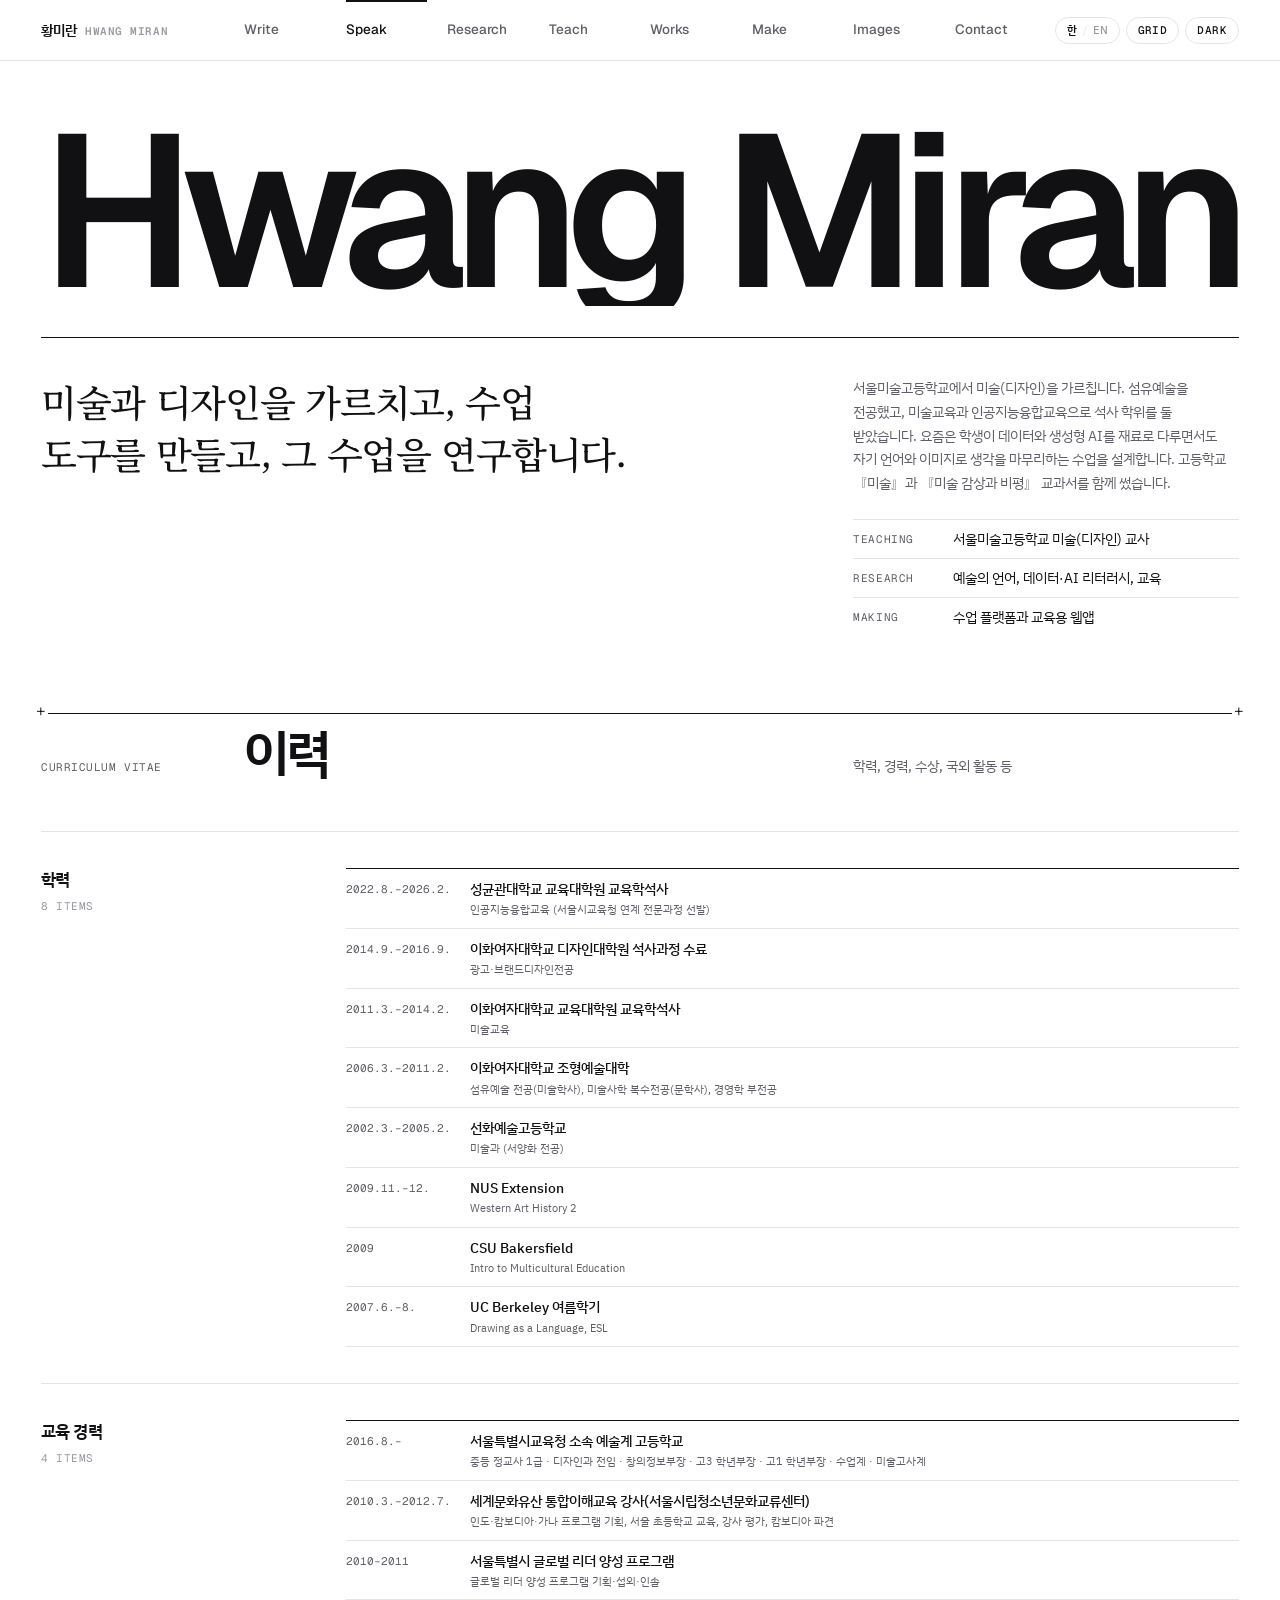
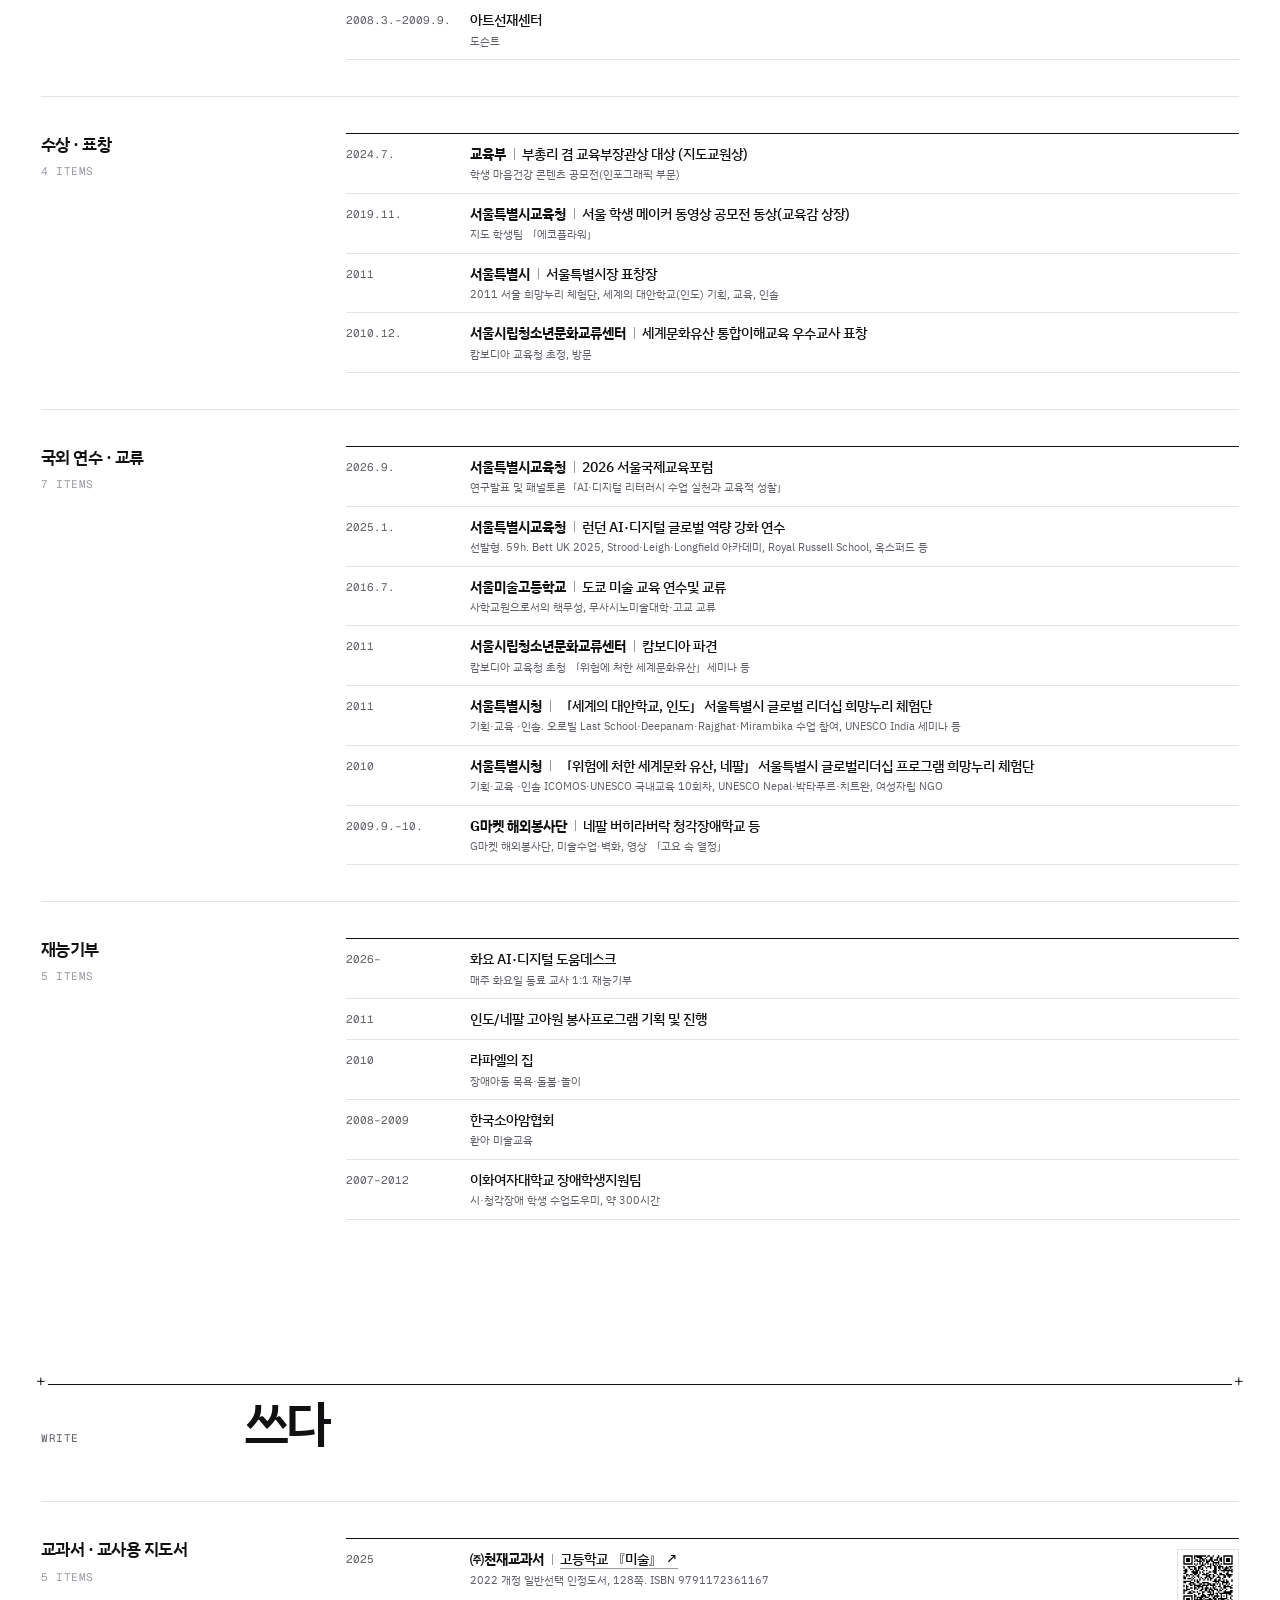
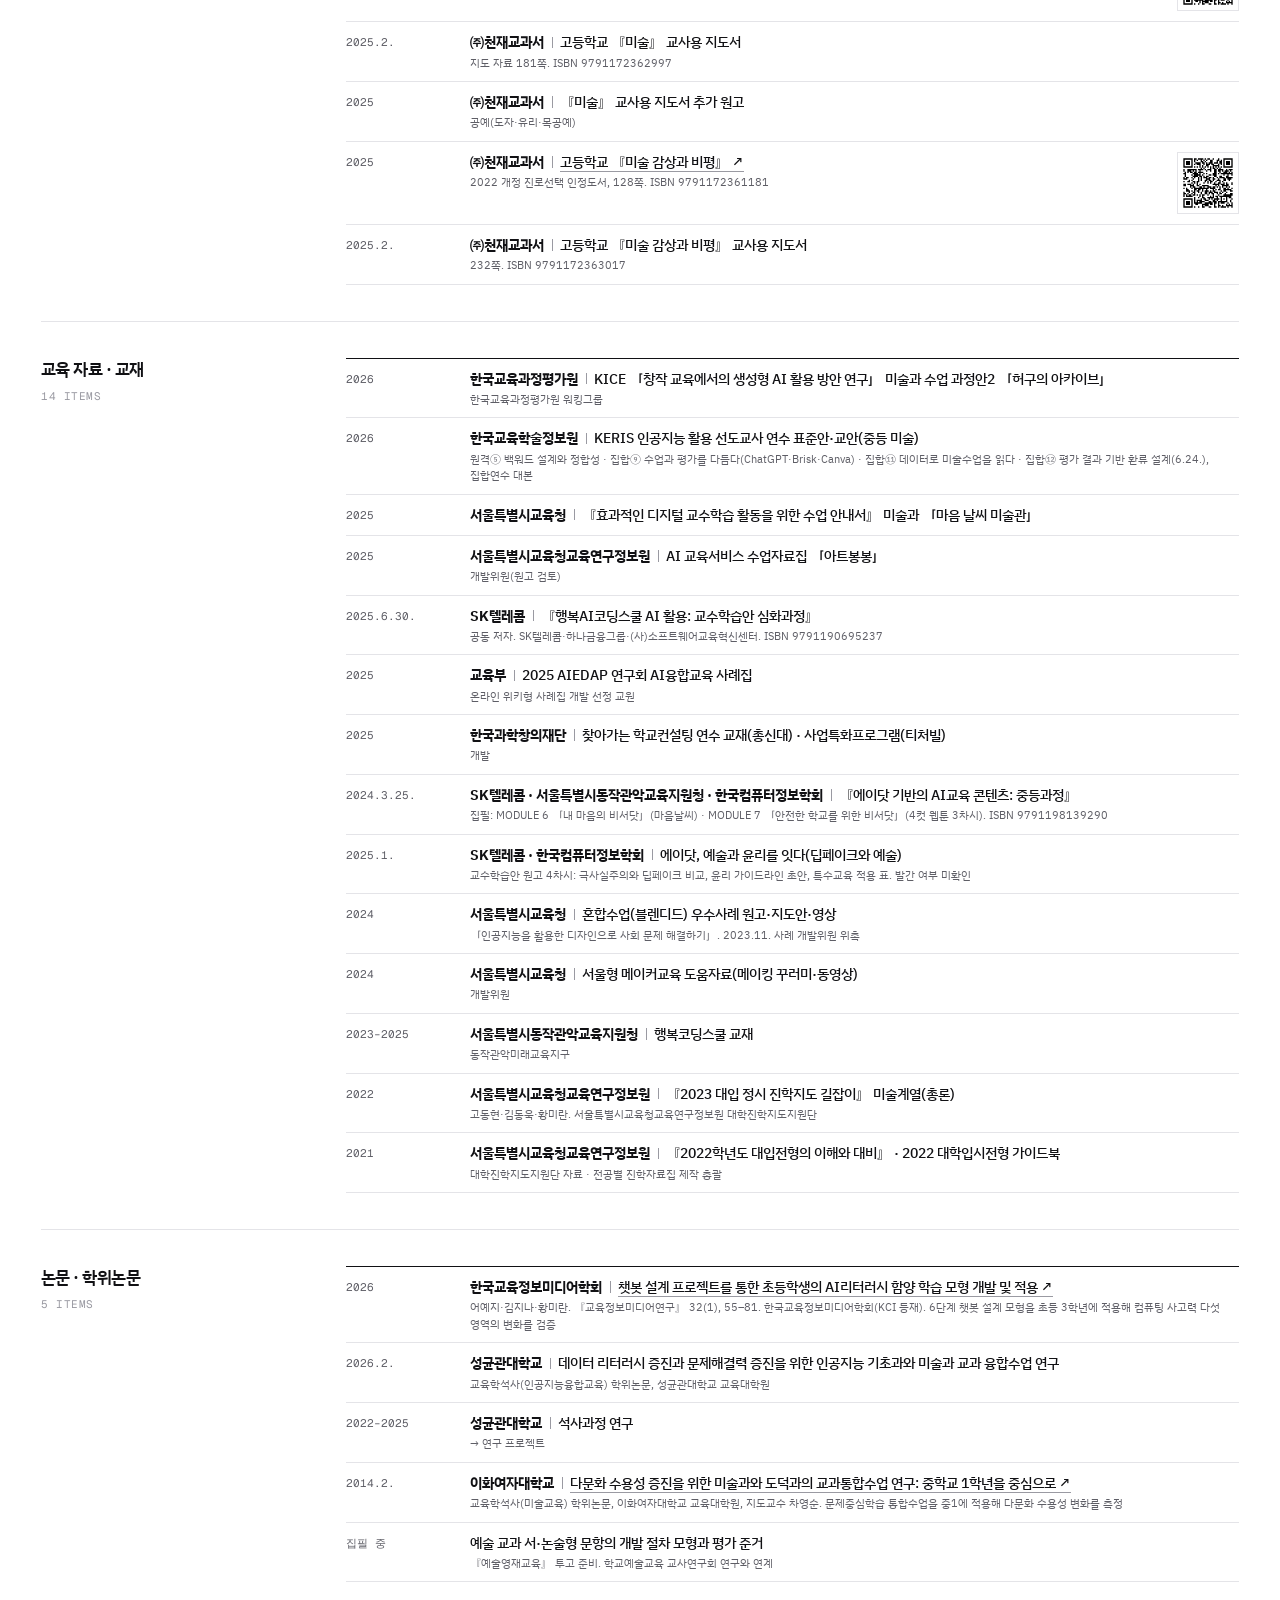
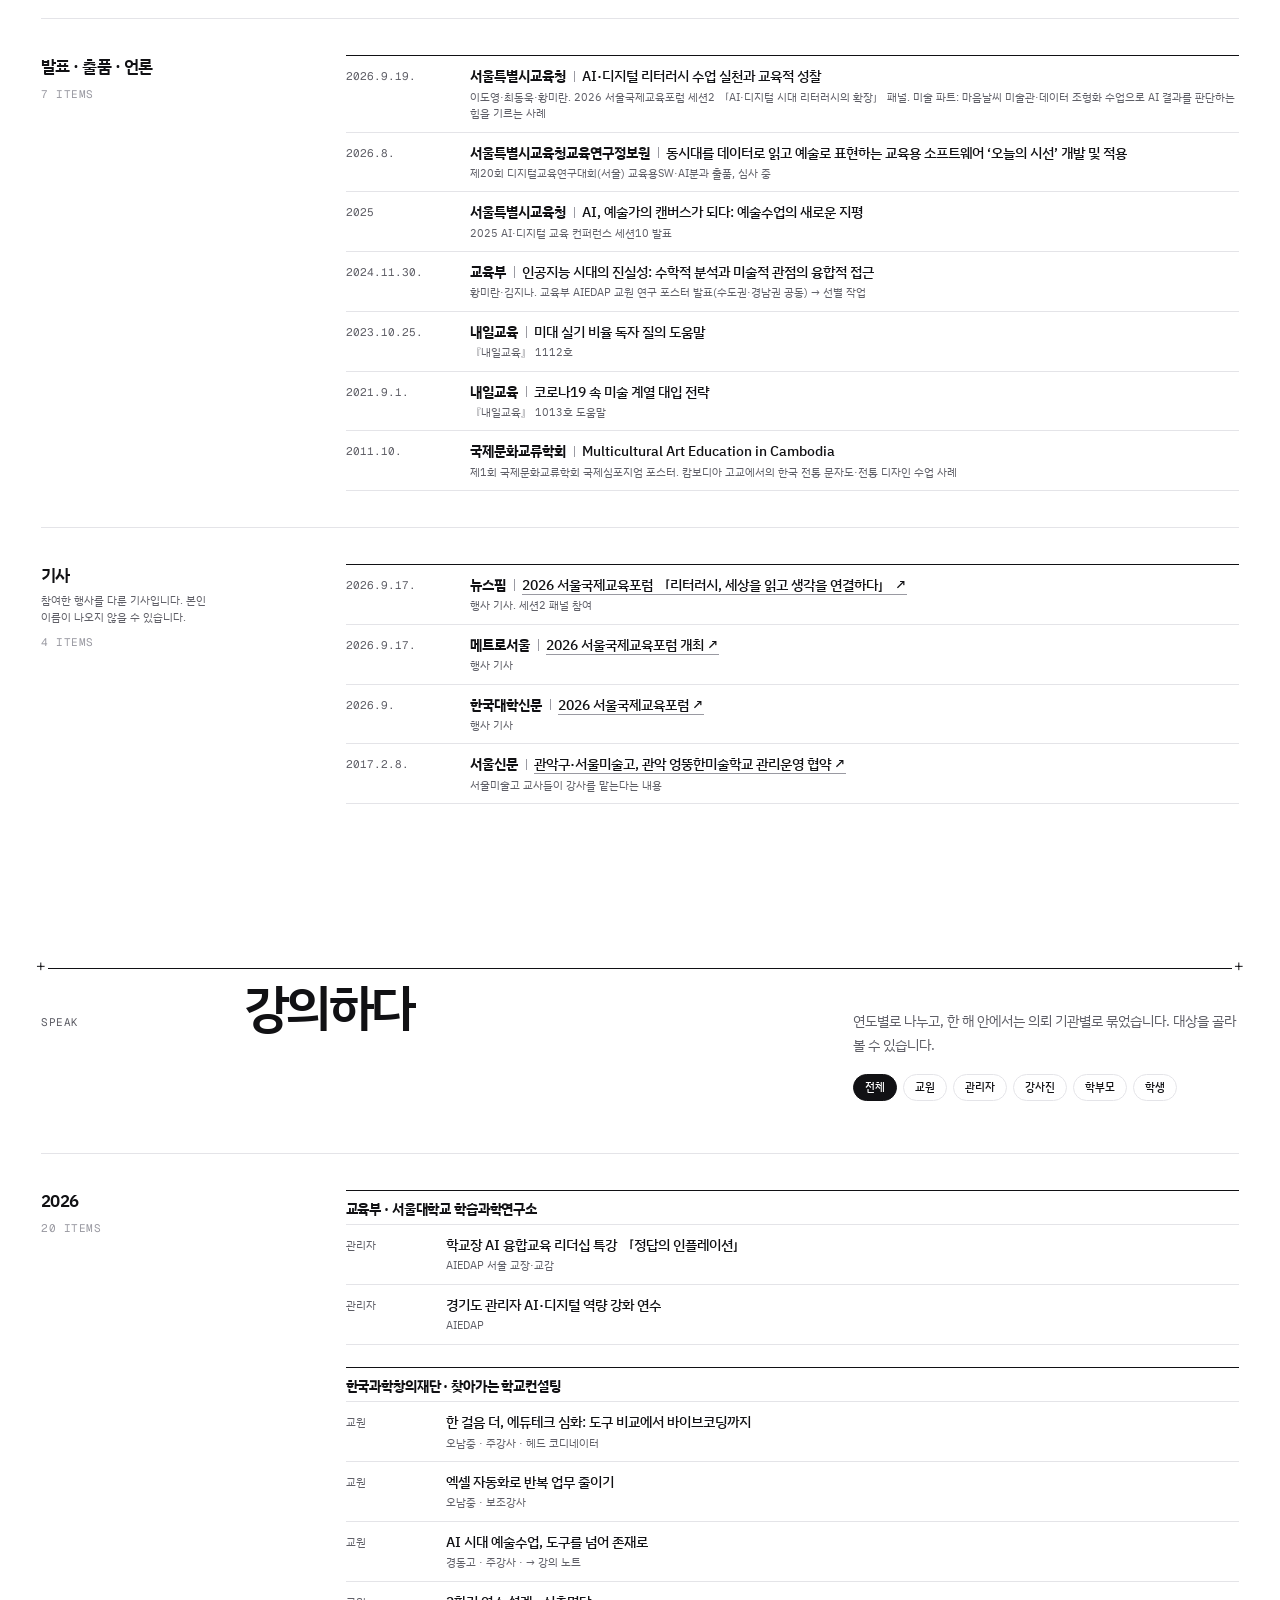
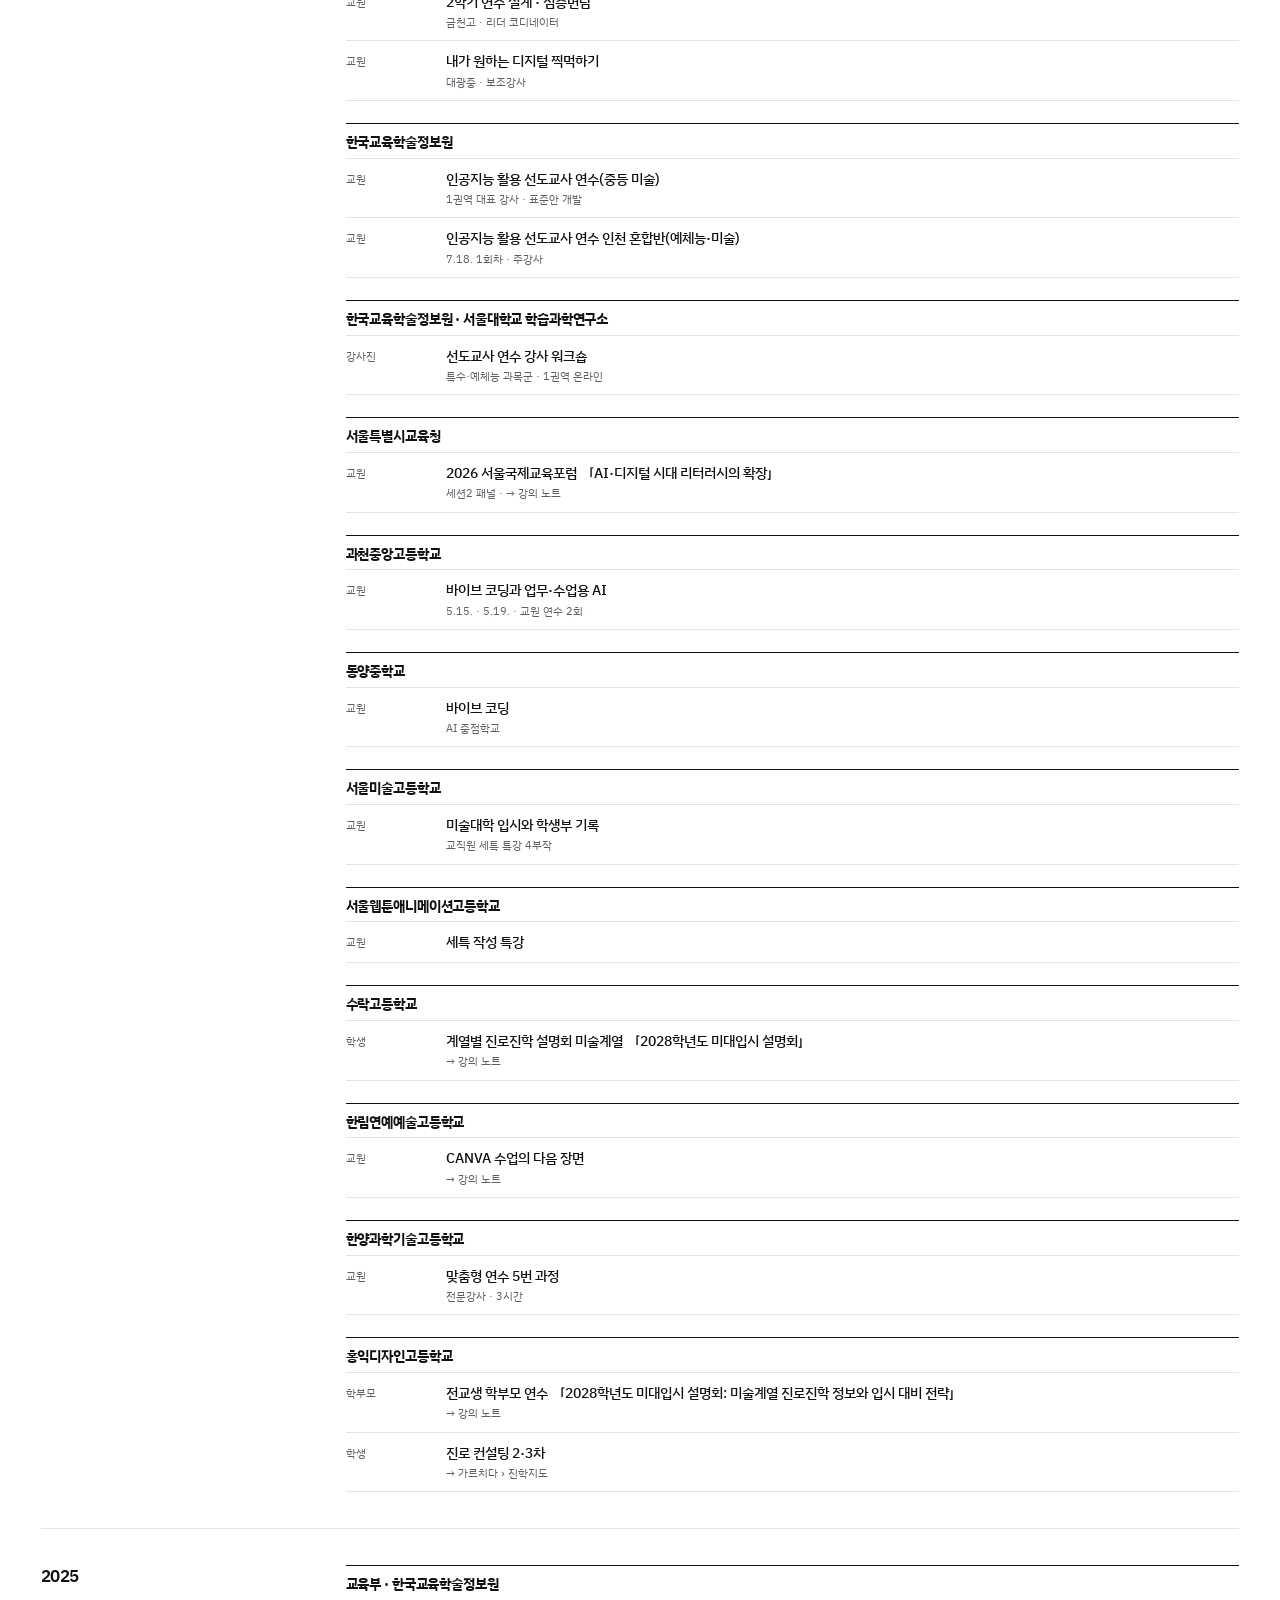
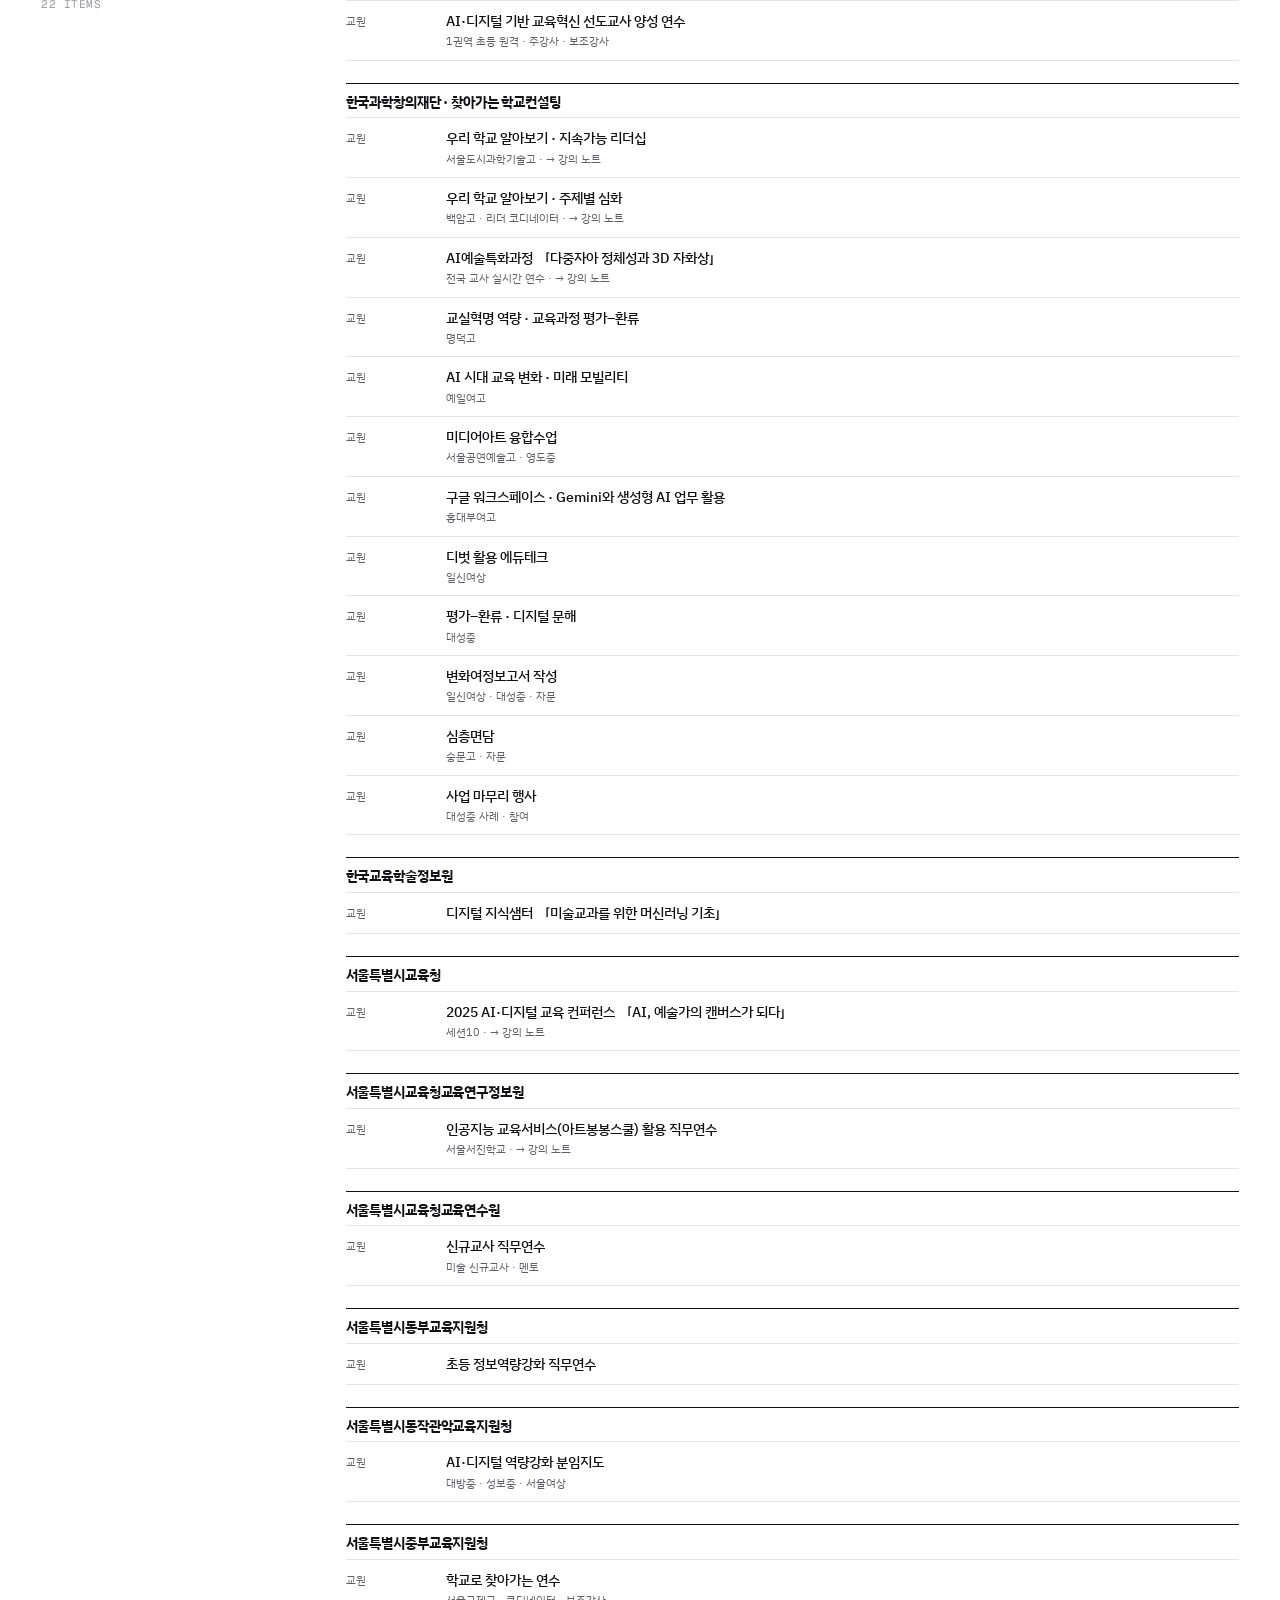
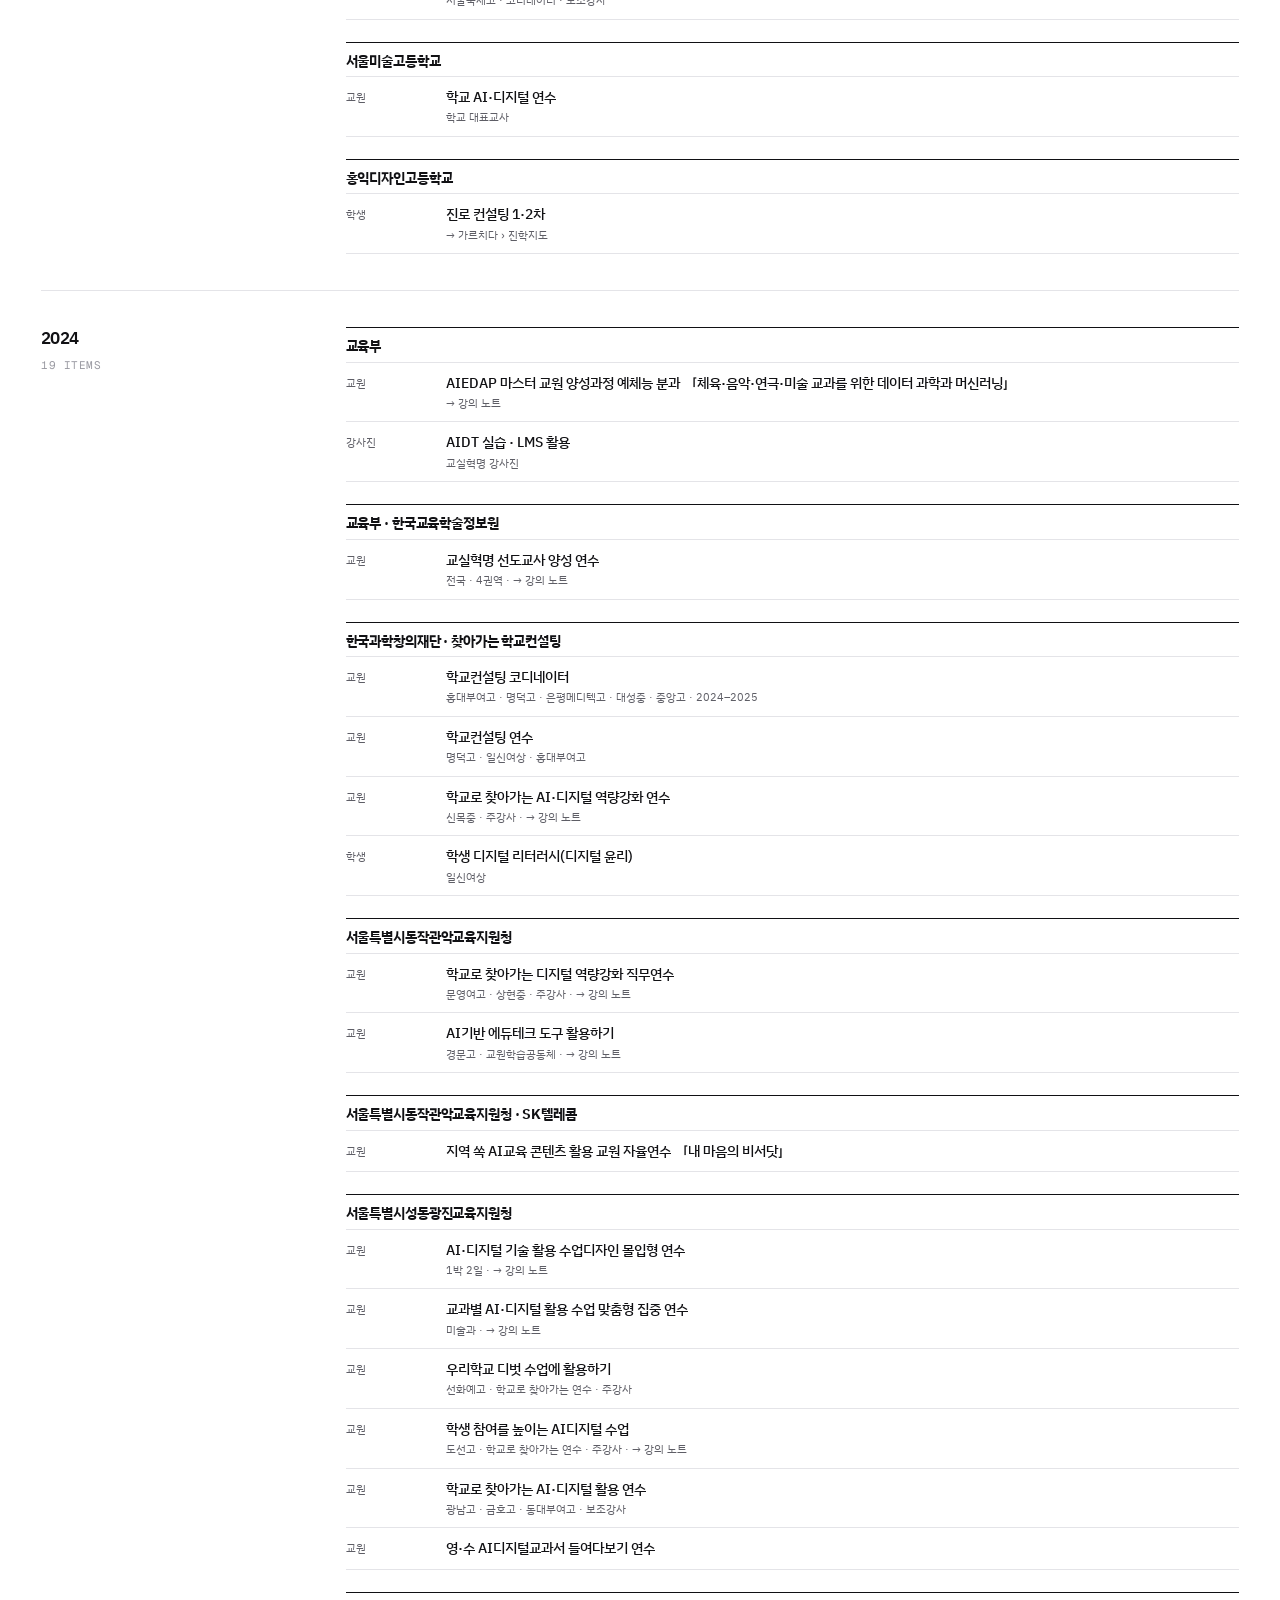
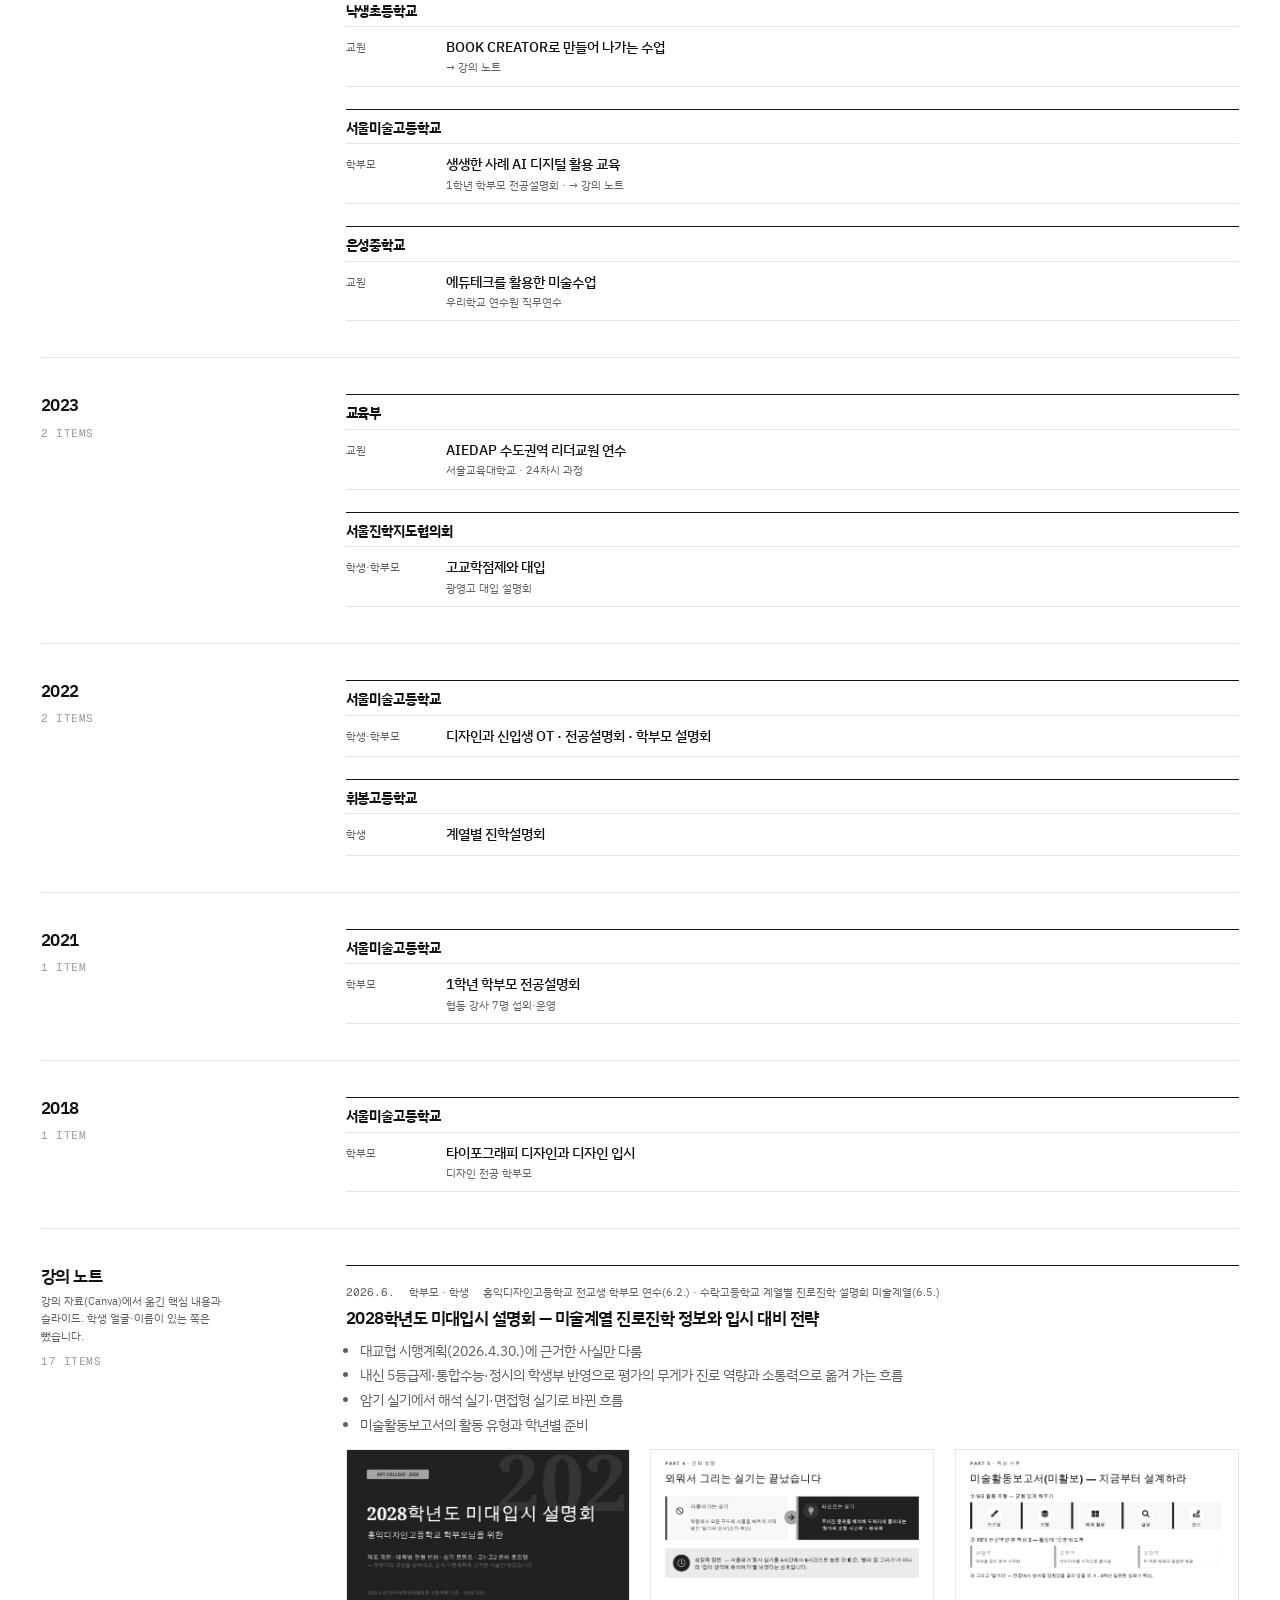
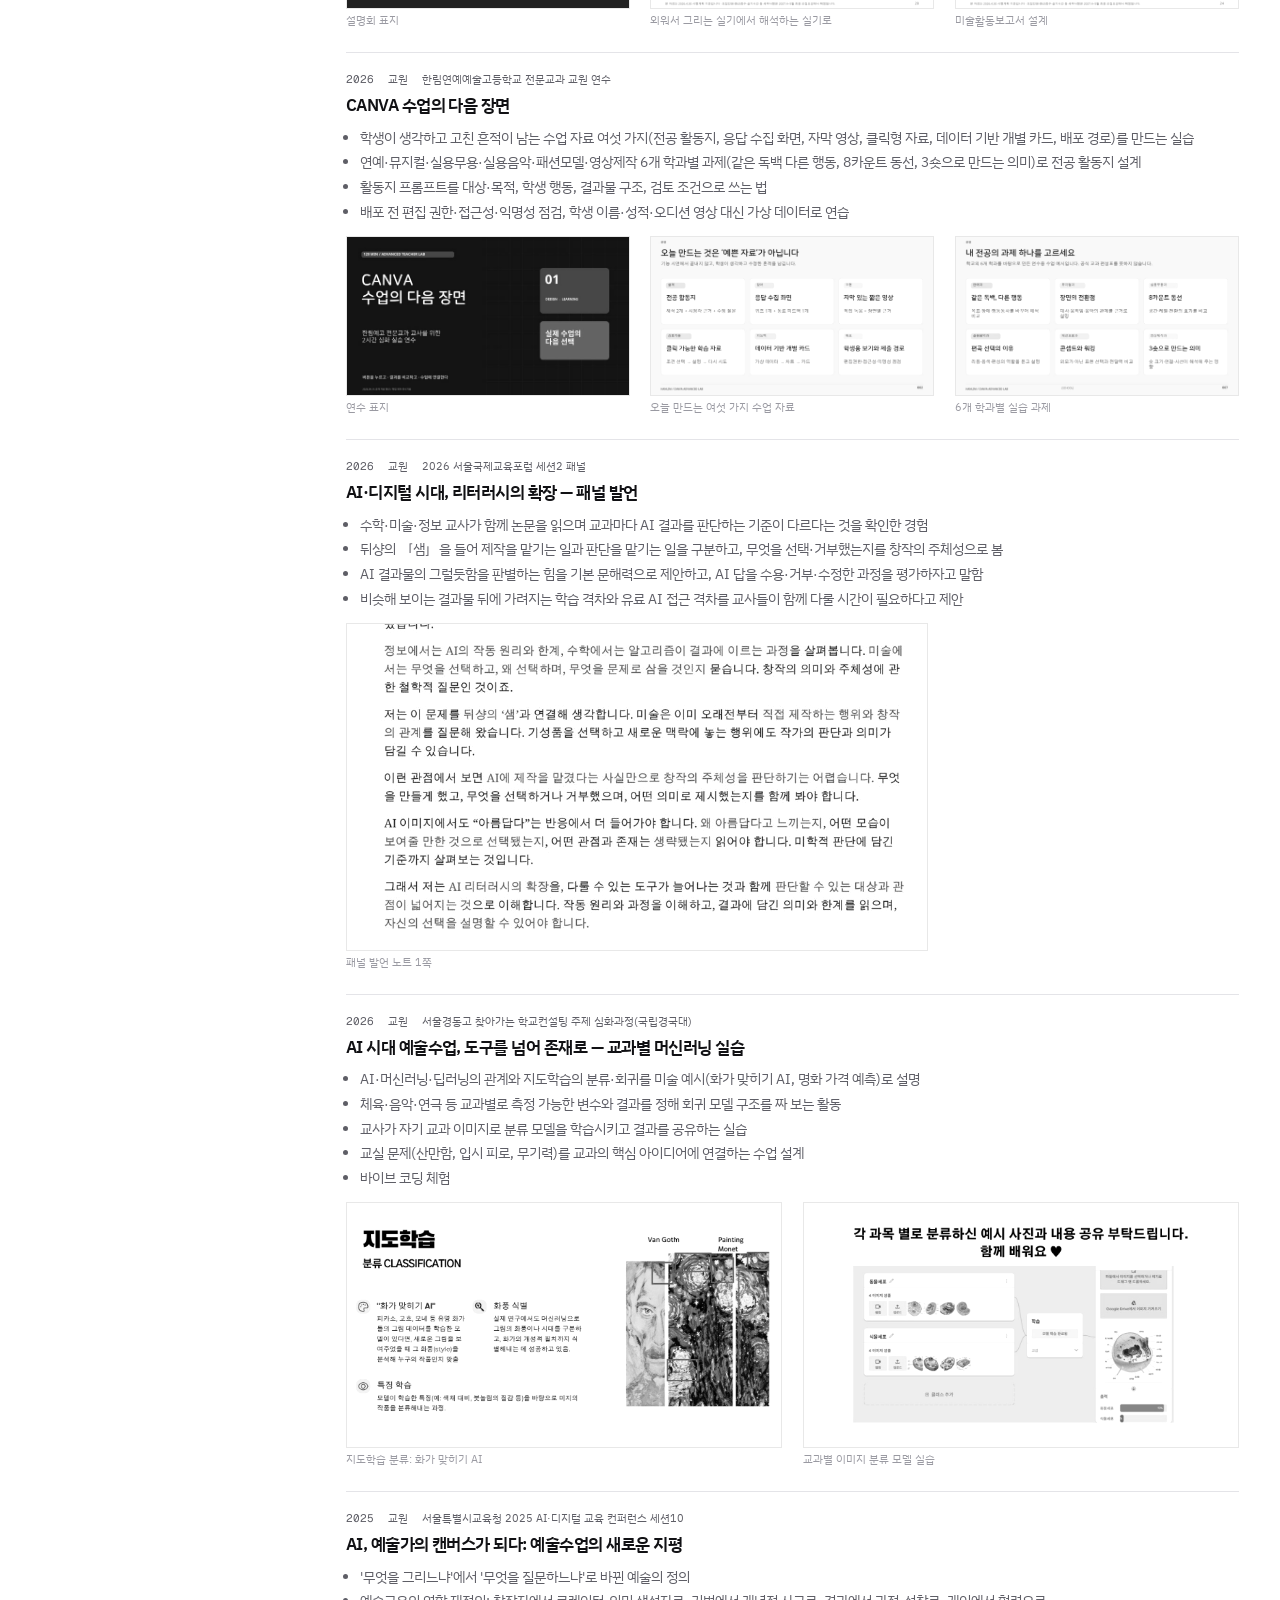
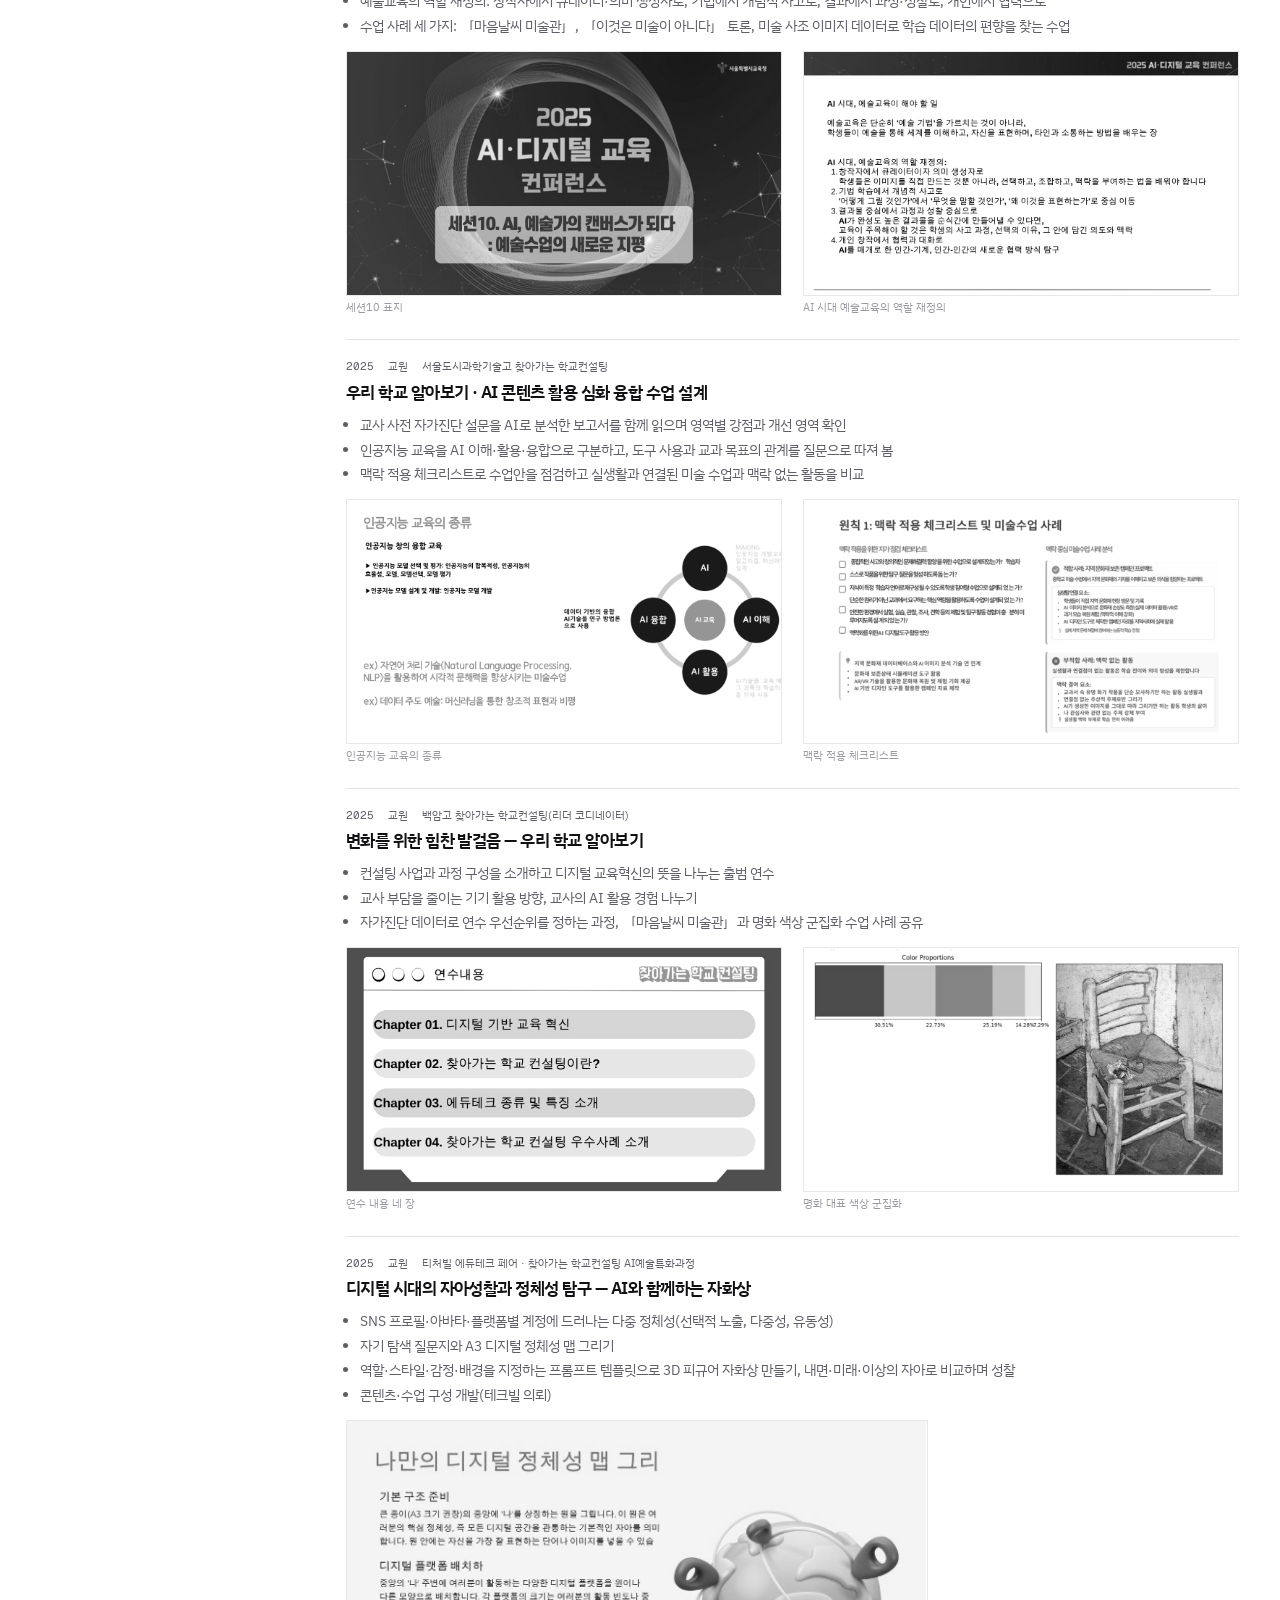
==== commit 32c82e5a: "사진 크기를 그리드 칸에 맞춤: 가로 칸·세로 칸(세로 1칸 = 칸 너비) - pics[].cols·rows: 넓은 화면은 subgrid로 사이트 12칸 선에 그대로 맞추고, 높이" ====
--- a/index.html
+++ b/index.html
@@ -13,7 +13,7 @@
 <link rel="preconnect" href="https://fonts.googleapis.com">
 <link rel="preconnect" href="https://fonts.gstatic.com" crossorigin>
 <link rel="stylesheet" href="https://fonts.googleapis.com/css2?family=Geist:wght@400;500;600&family=Geist+Mono:wght@400;500&family=IBM+Plex+Sans+KR:wght@400;500;600;700&family=Noto+Serif+KR:wght@400;500;600&display=swap">
-<link rel="stylesheet" href="css/style.css">
+<link rel="stylesheet" href="css/style.css?v=20261012h">
 </head>
 <body>
 
@@ -92,8 +92,8 @@
   } catch (e) {}
 })();
 </script>
-<script src="js/qr.js?v=20261012g"></script>
-<script src="js/main.js?v=20261012g"></script>
+<script src="js/qr.js?v=20261012h"></script>
+<script src="js/main.js?v=20261012h"></script>
 <script>
 /* 편집 화면 미리보기에서 ?grid=1 이면 12칸 그리드 선을 켠 채로 엽니다 */
 if (/[?&]grid=1/.test(location.search)) { var gb = document.getElementById("grid-btn"); if (gb && gb.getAttribute("aria-pressed") !== "true") gb.click(); }
--- a/css/style.css
+++ b/css/style.css
@@ -357,6 +357,17 @@
 .pill.lang span.cur { color: var(--ink); font-weight: 600; }
 .pill.lang span + span::before { content: "/"; margin-right: 6px; color: var(--line); font-weight: 400; }
 
+/* 사진을 그리드 칸에 맞춤: 가로는 칸 수(--k), 세로는 칸 너비를 한 칸으로 센 수(--r).
+   넓은 화면은 사진 칸이 사이트 12칸 선에 그대로 올라가고, 좁은 화면은 같은 비율(--ar)로 줄어듭니다. */
+:root { --cw: calc((100cqw - (var(--cols) - 1) * var(--gutter)) / var(--cols)); }
+.proj .pics img.g { width: 100%; aspect-ratio: var(--ar); object-fit: cover; }
+@media (min-width: 1101px) {
+  .proj { container-type: inline-size; }
+  .proj .pics, .proj .pics.n2, .proj .pics.n3, .proj.pic-below .pics.n3 { grid-template-columns: subgrid; column-gap: var(--gutter); row-gap: var(--gutter); }
+  .proj .pics figure, .proj .pics figure.wide { grid-column: span var(--k, 1); }
+  .proj .pics img.g { aspect-ratio: auto; height: calc(var(--r) * var(--cw) + (var(--r) - 1) * var(--gutter)); }
+}
+
 /* 선별 작업 12칸 배치(편집 화면에서 정함): 넓은 화면에서만, 좁은 화면은 늘 위아래로 */
 @media (min-width: 1101px) {
   .proj.custom .txt { grid-column: var(--txt-c); grid-row: 1; }
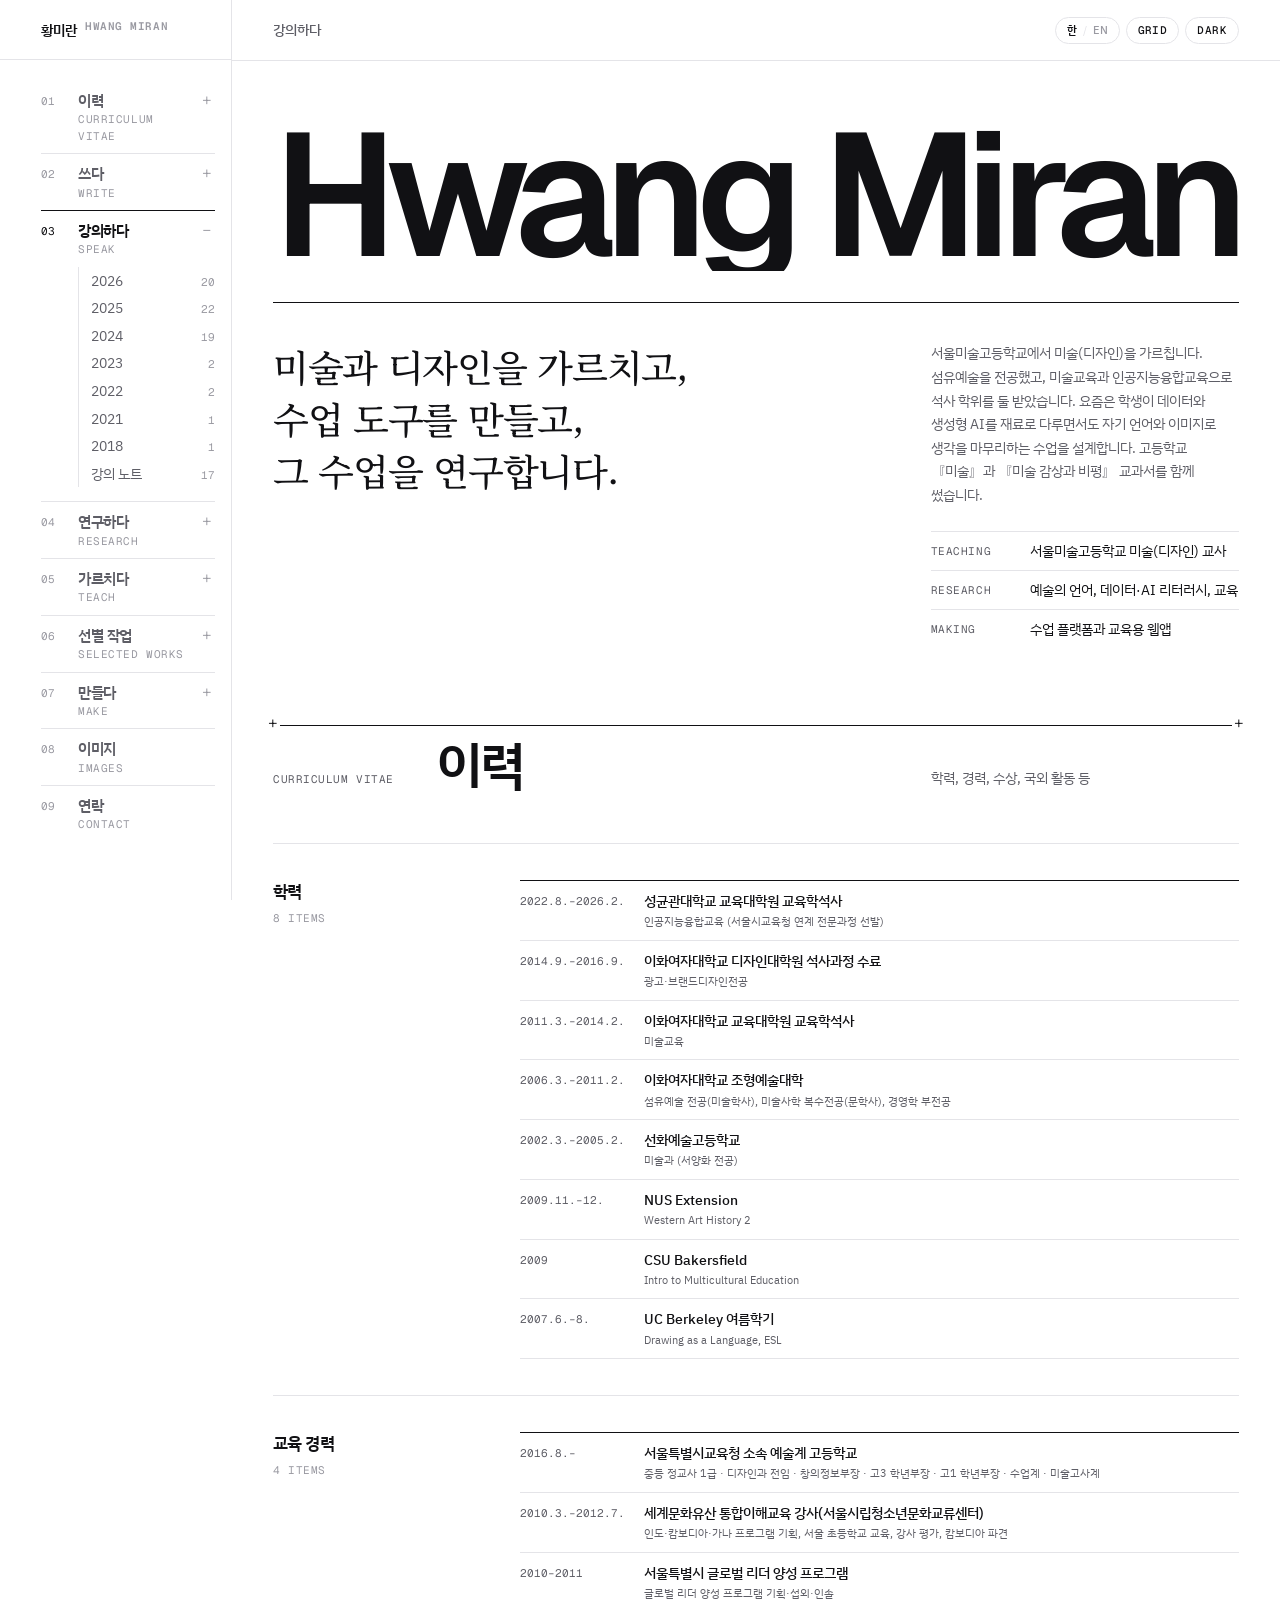
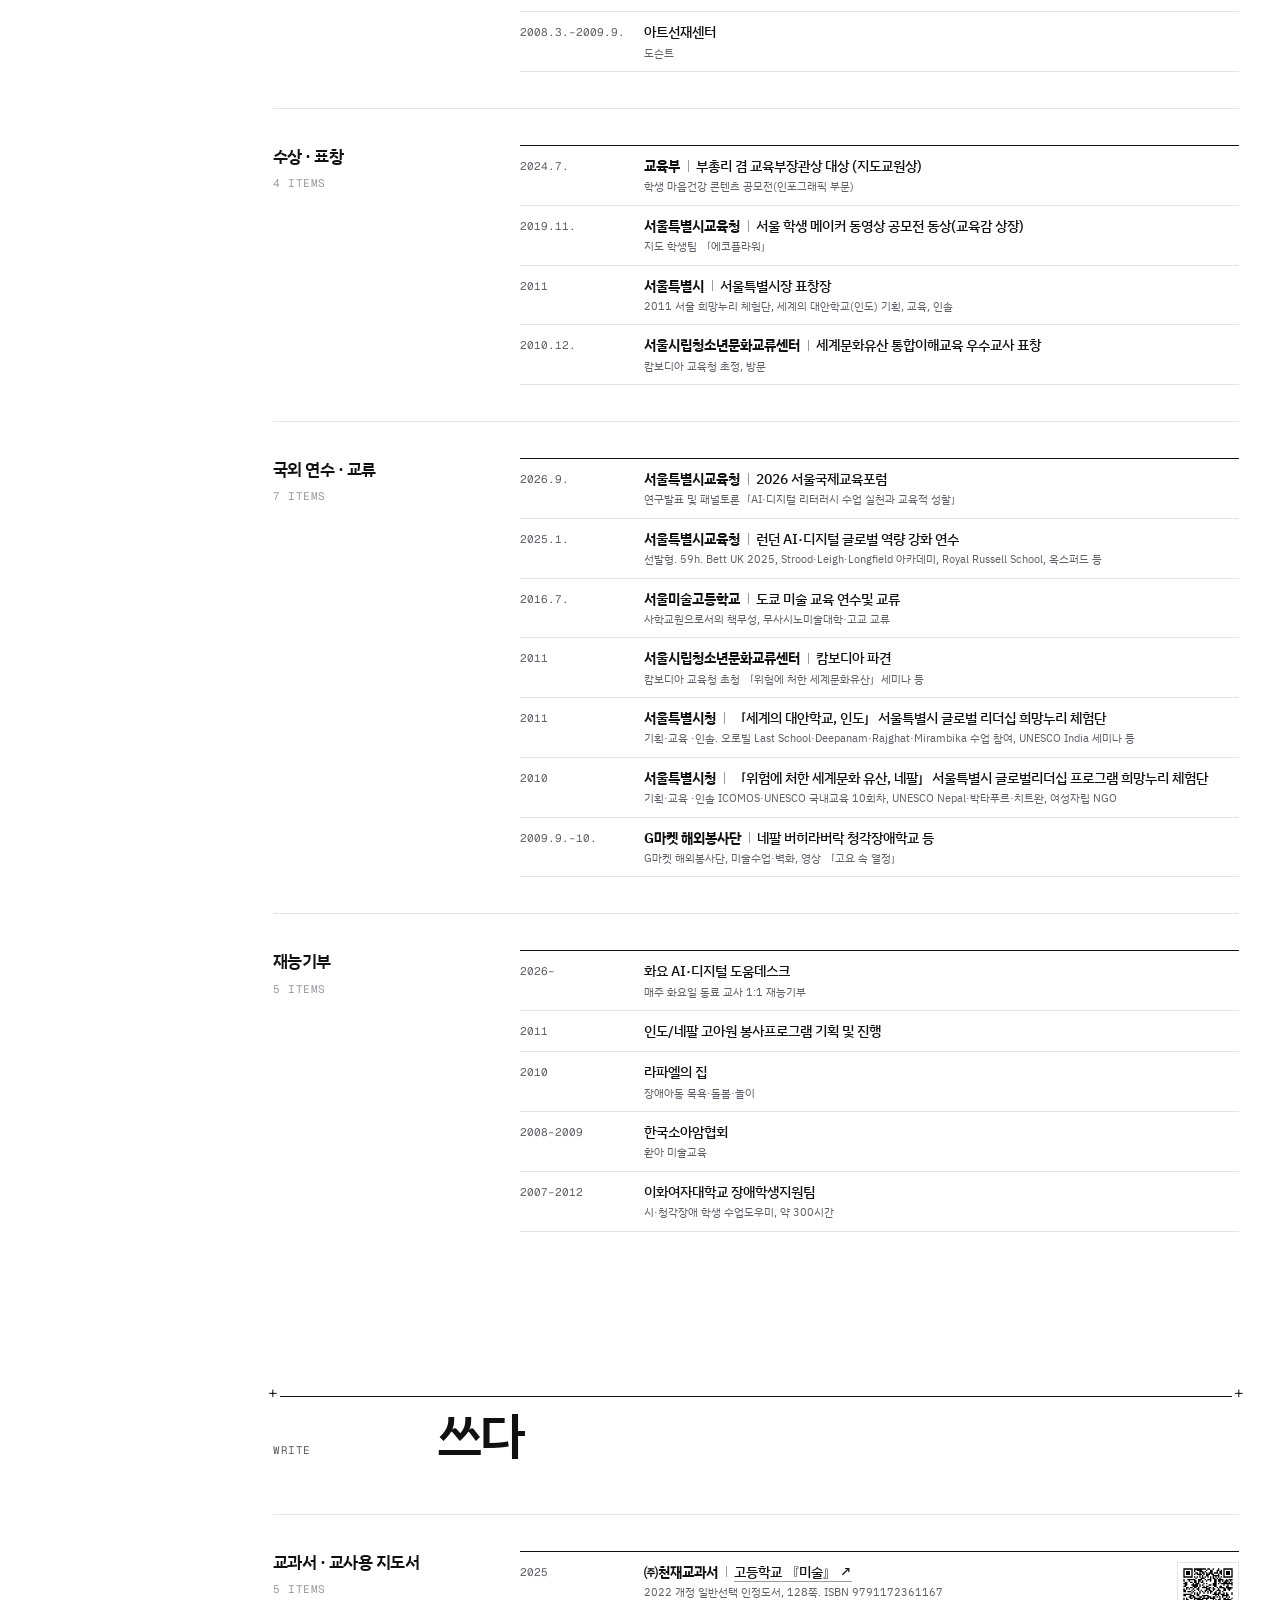
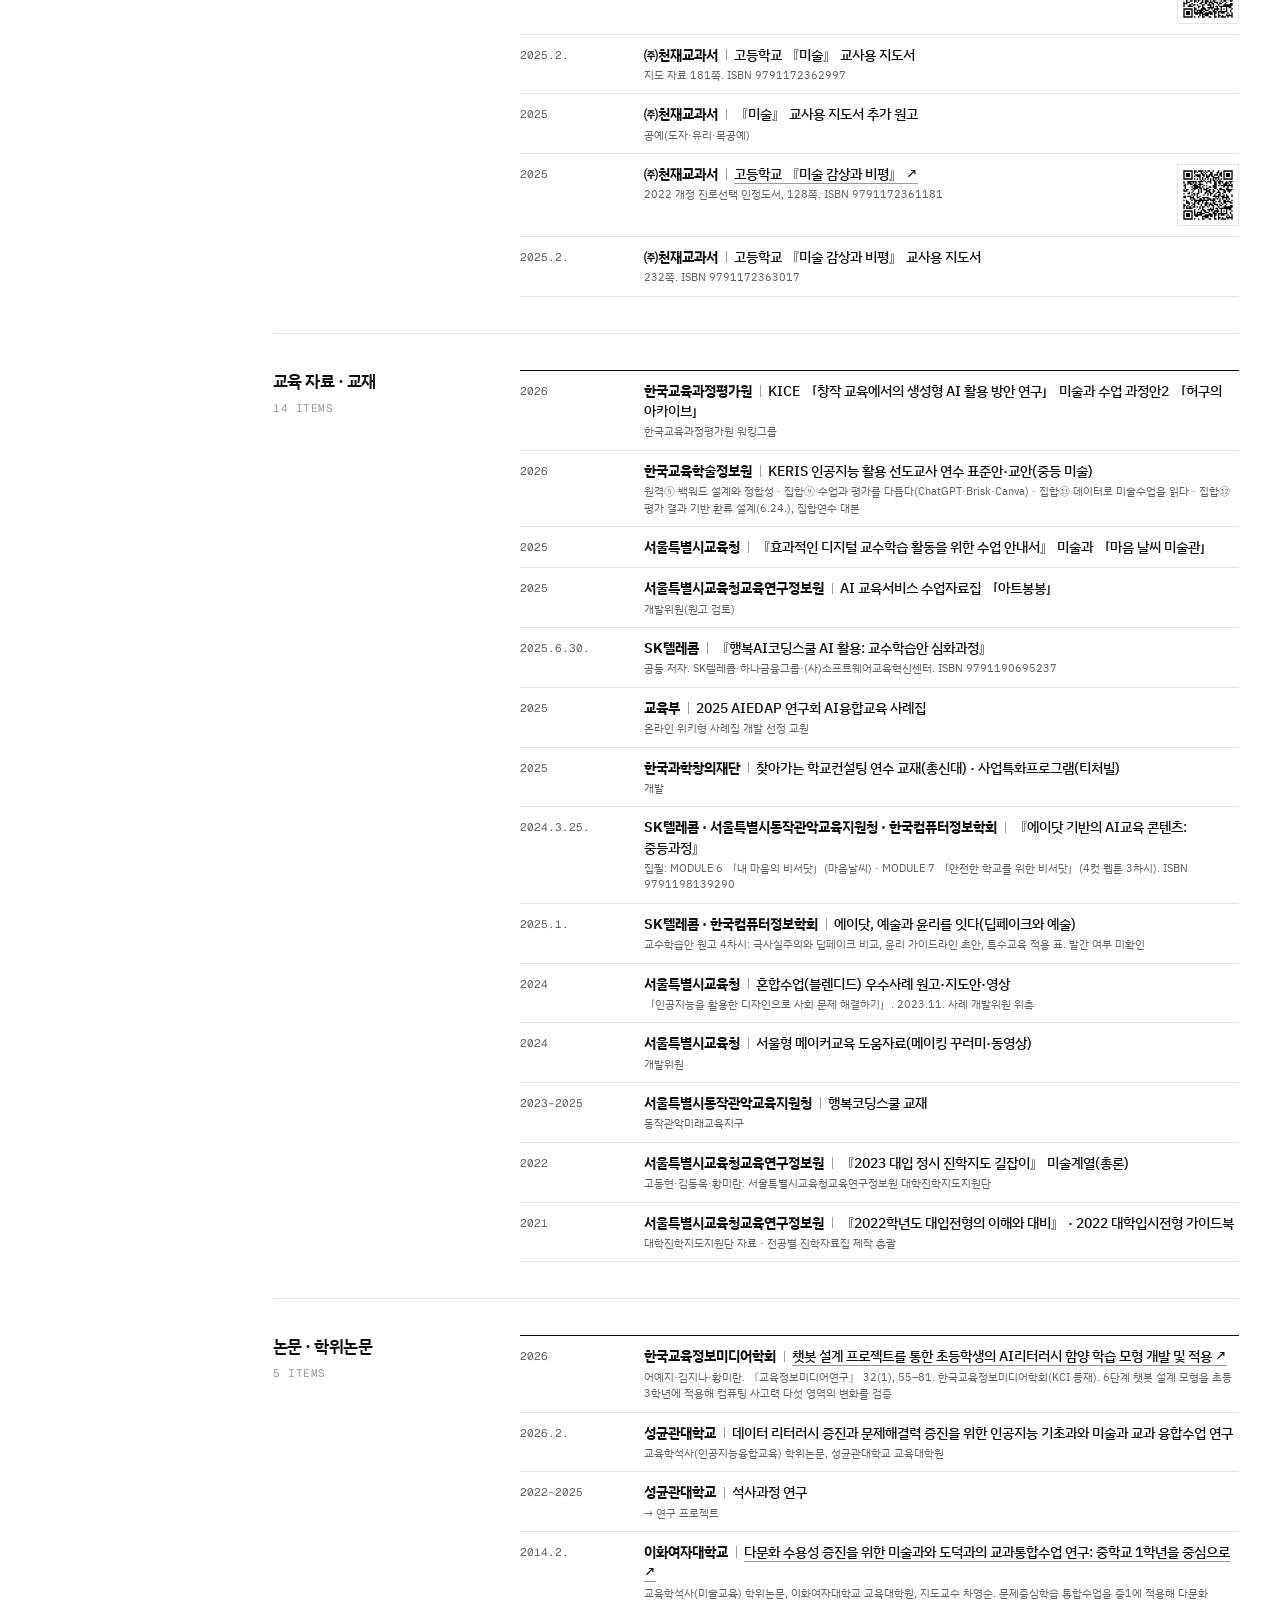
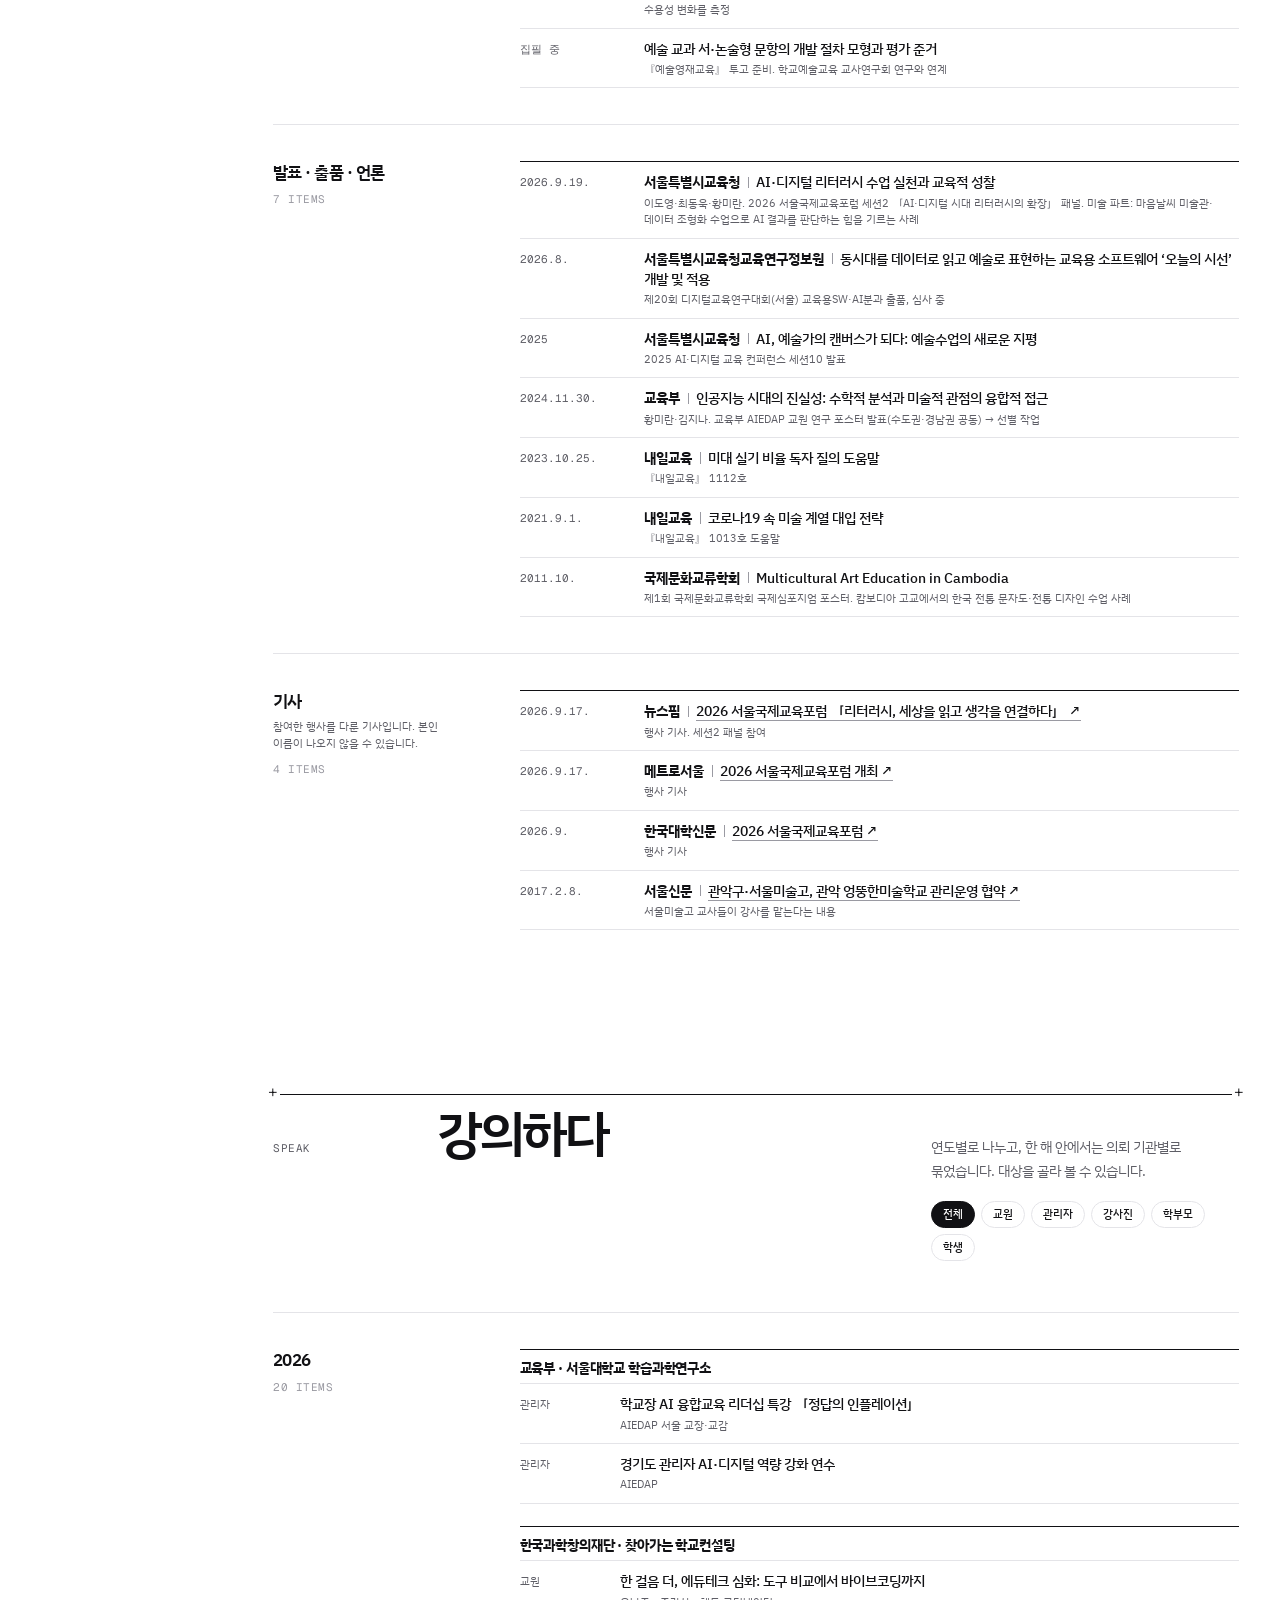
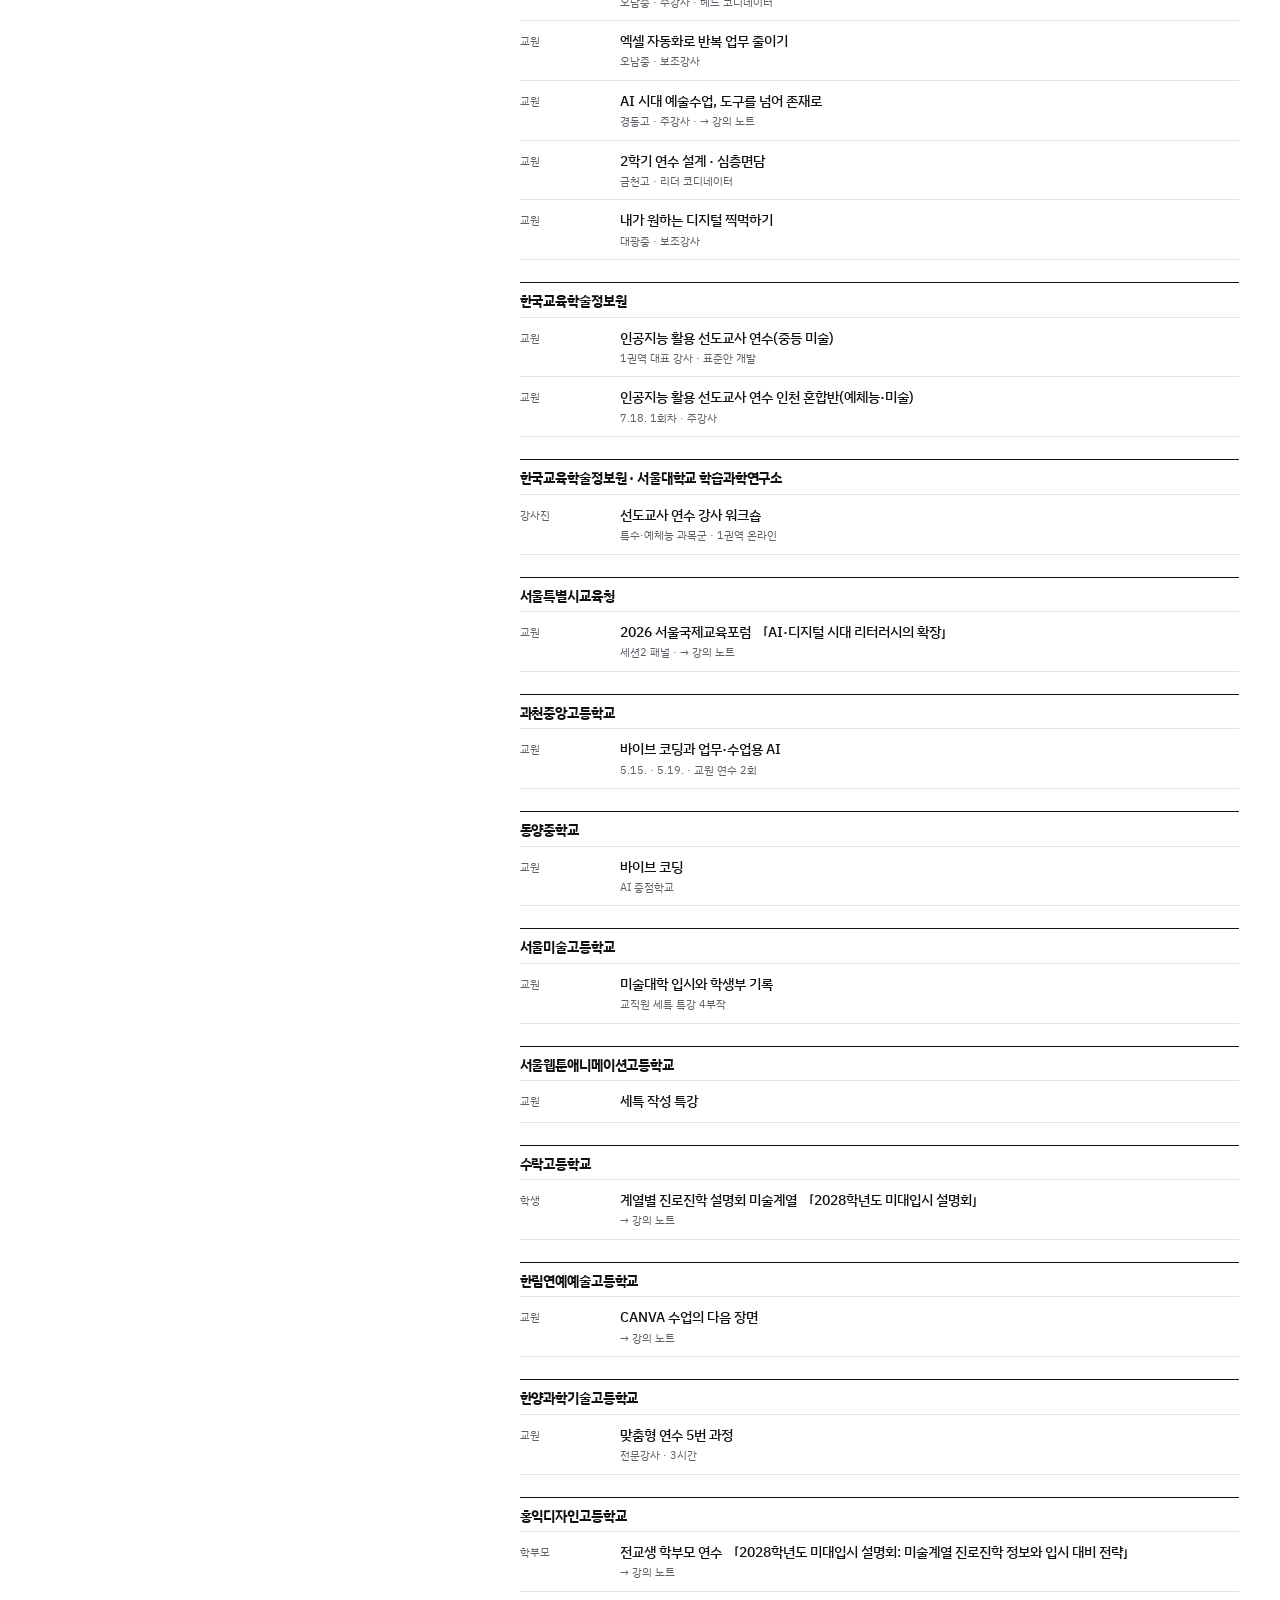
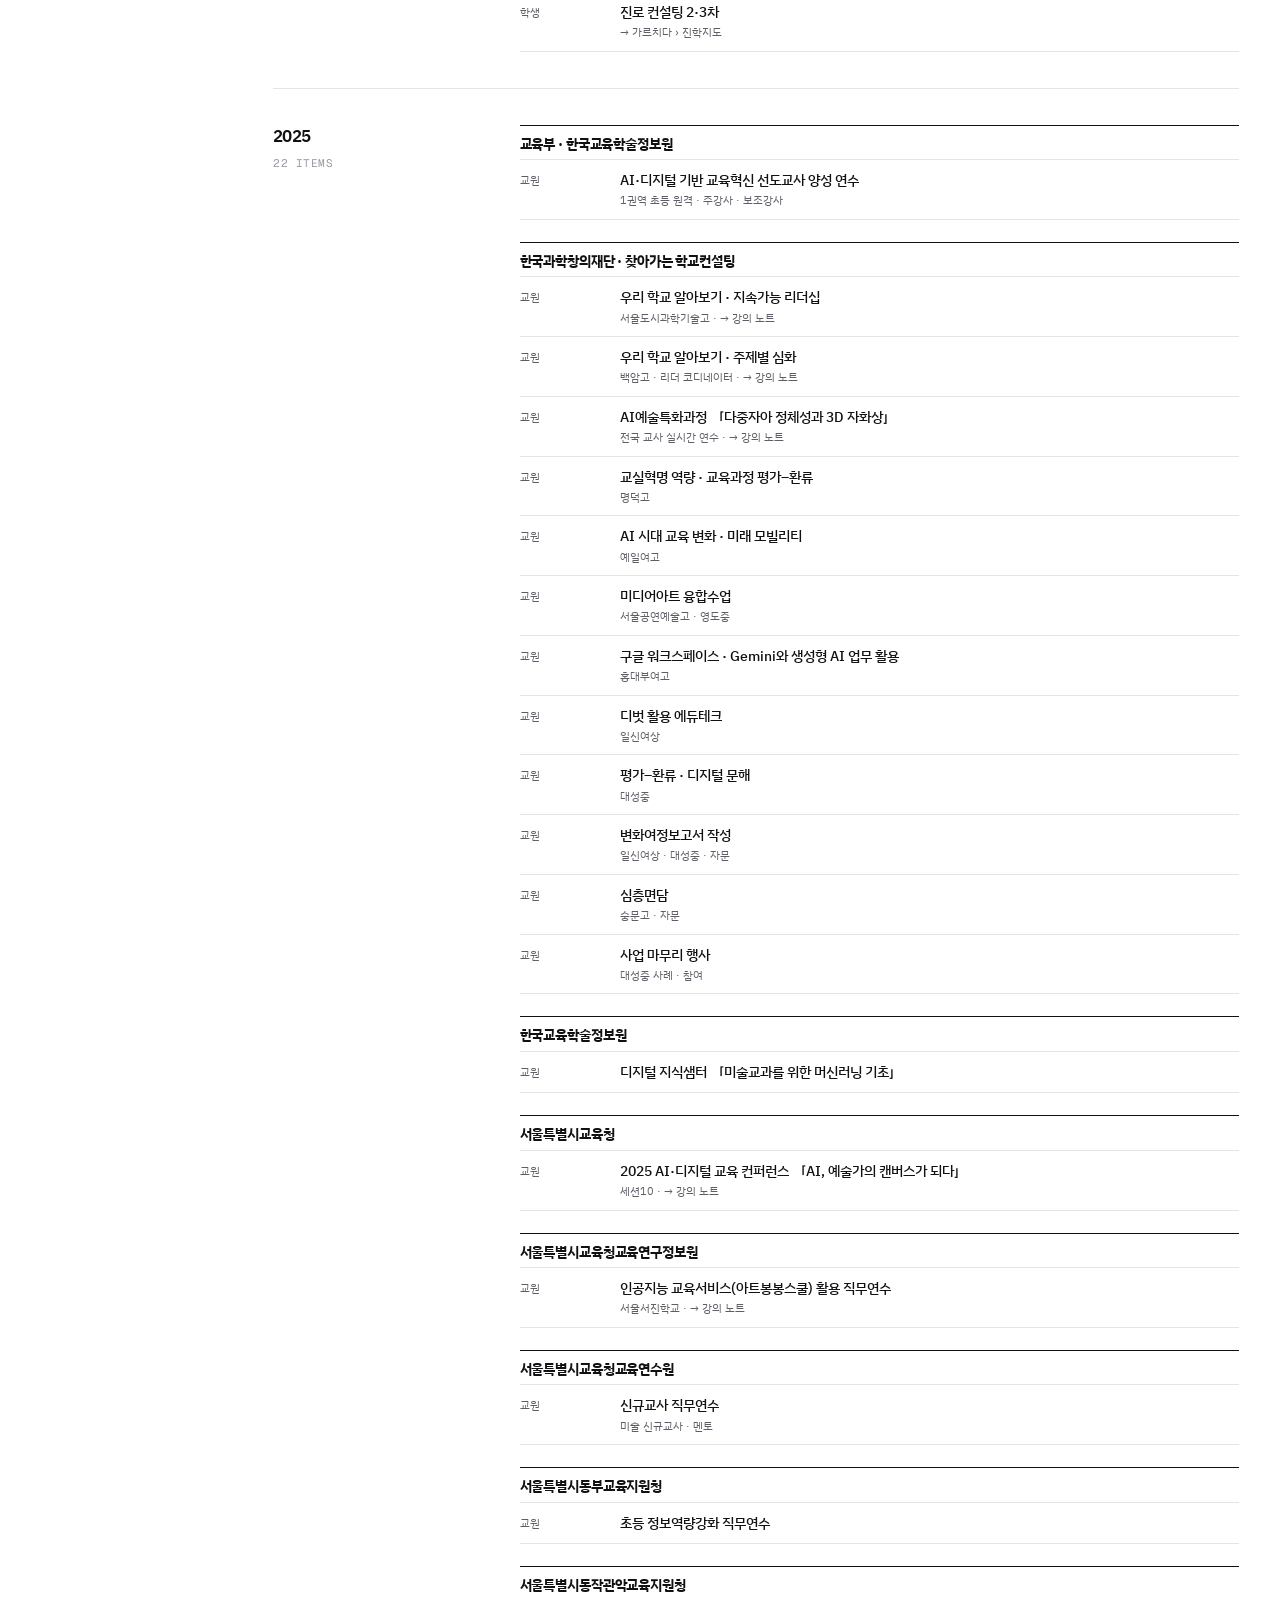
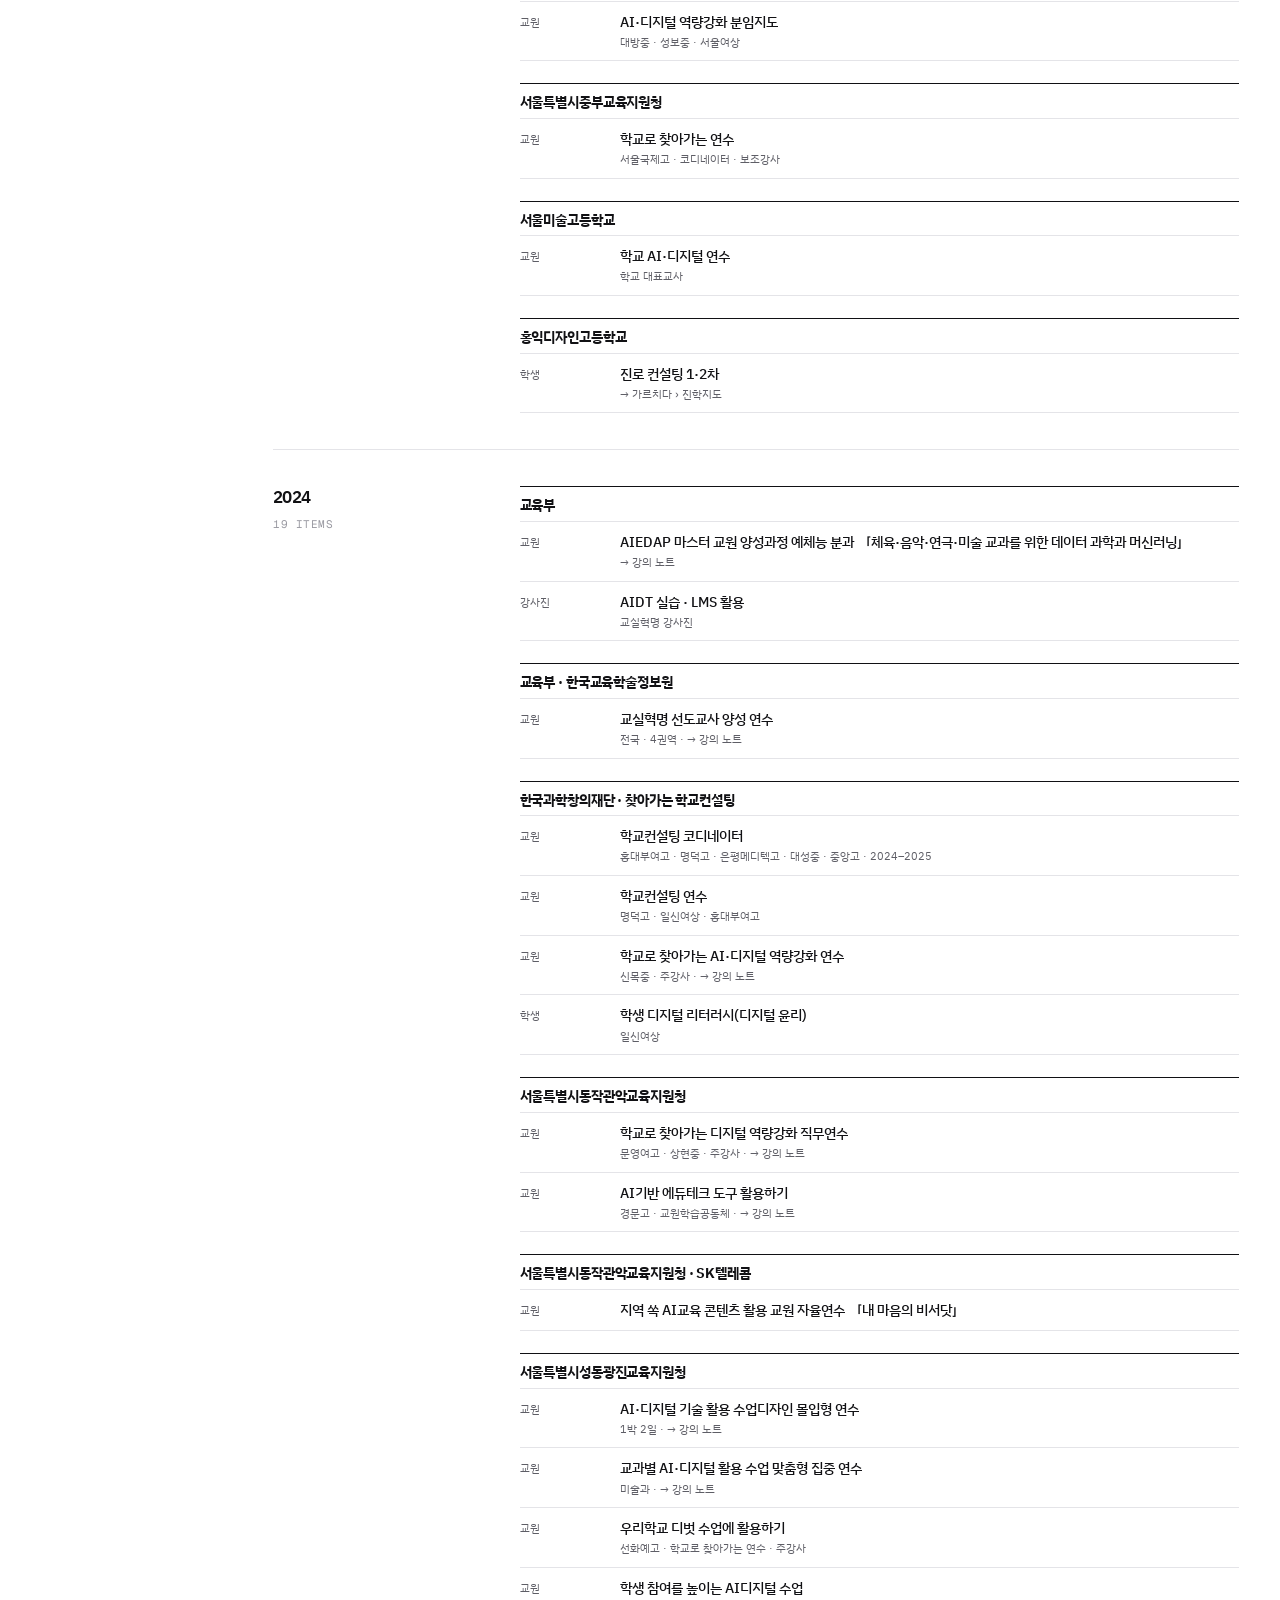
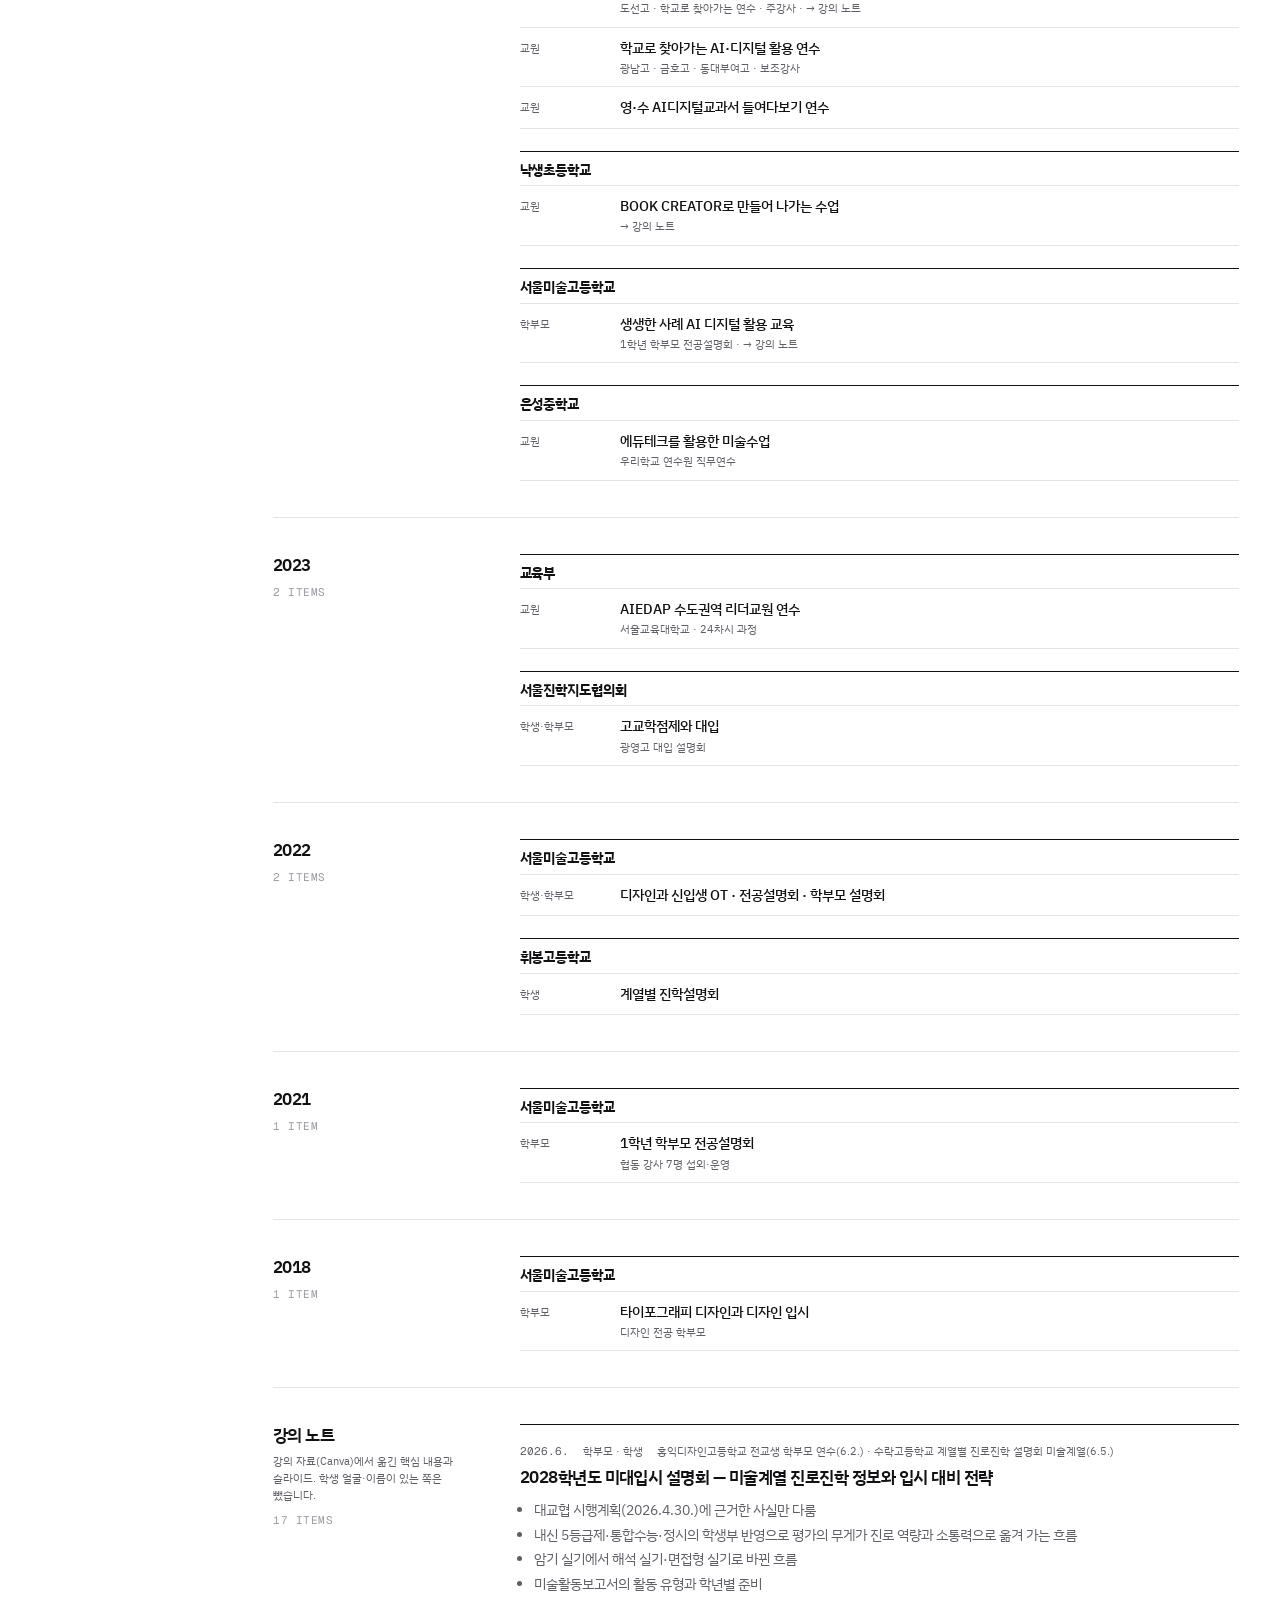
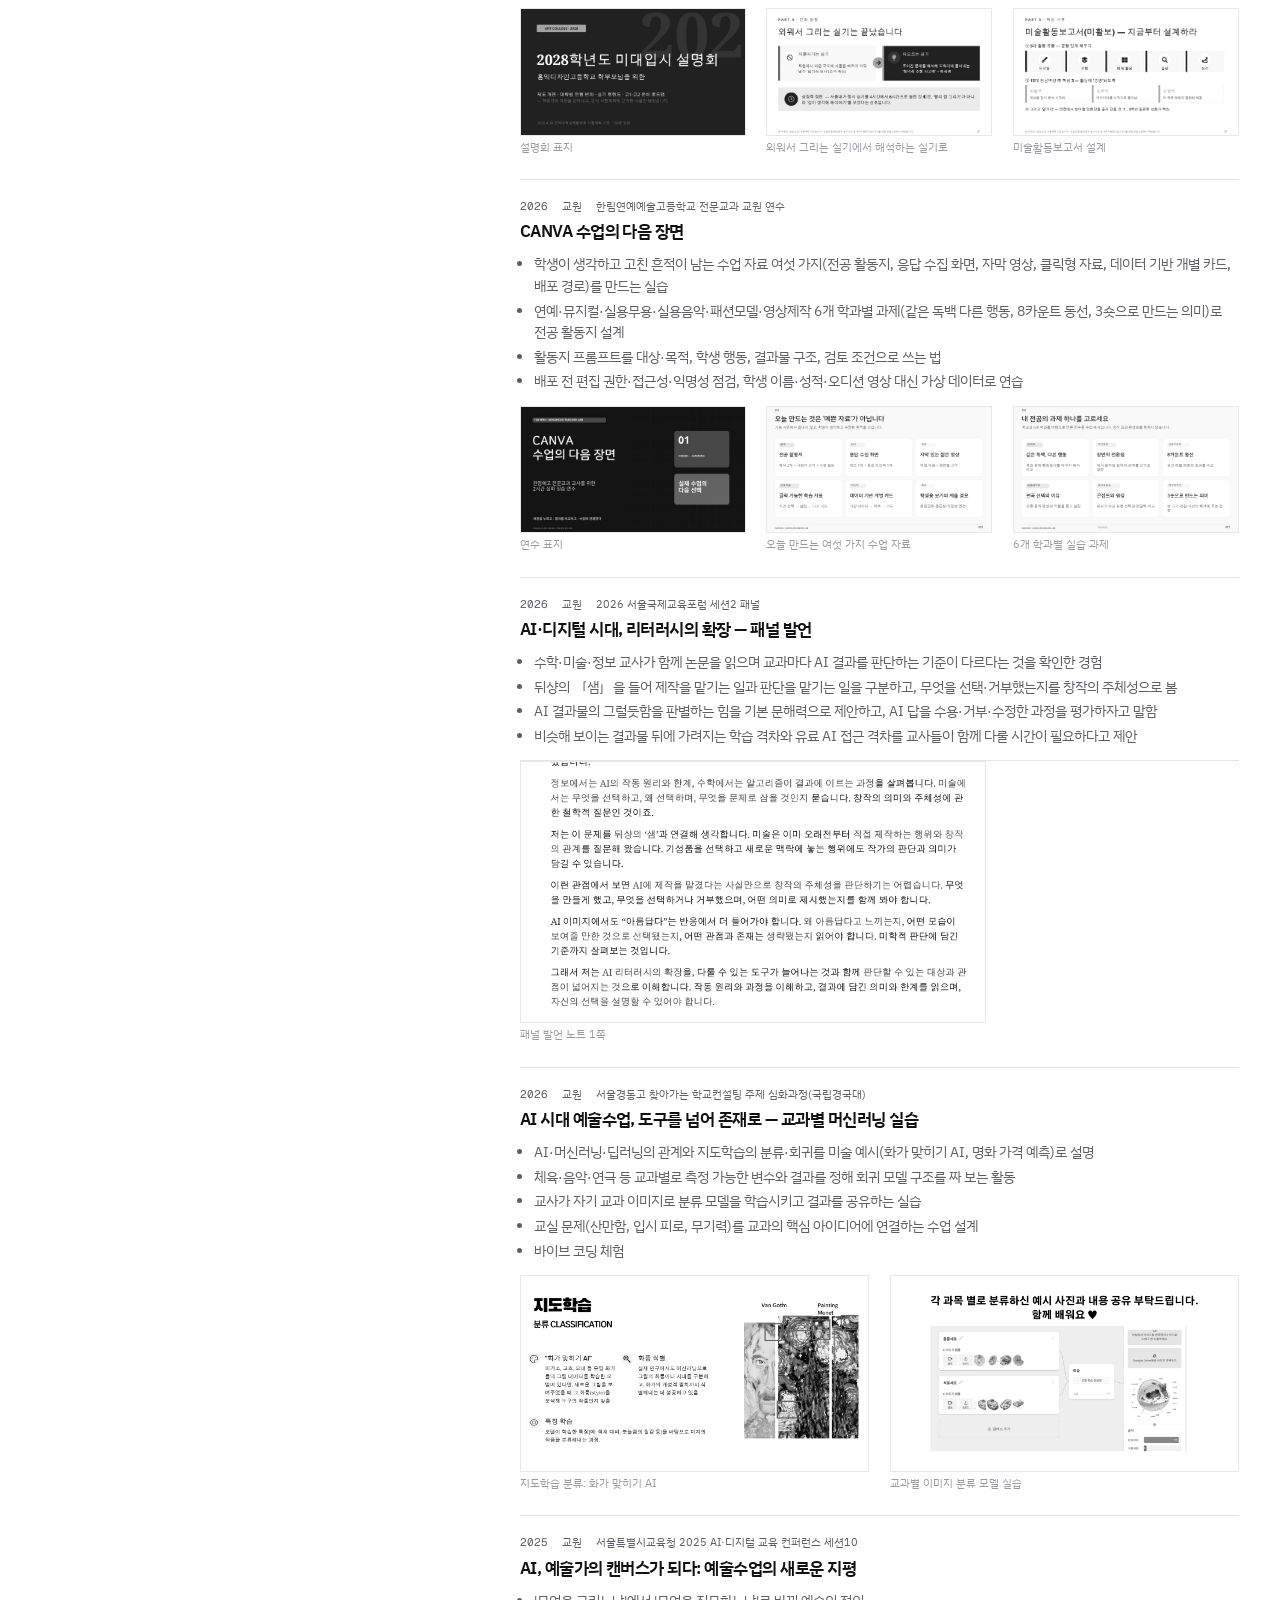
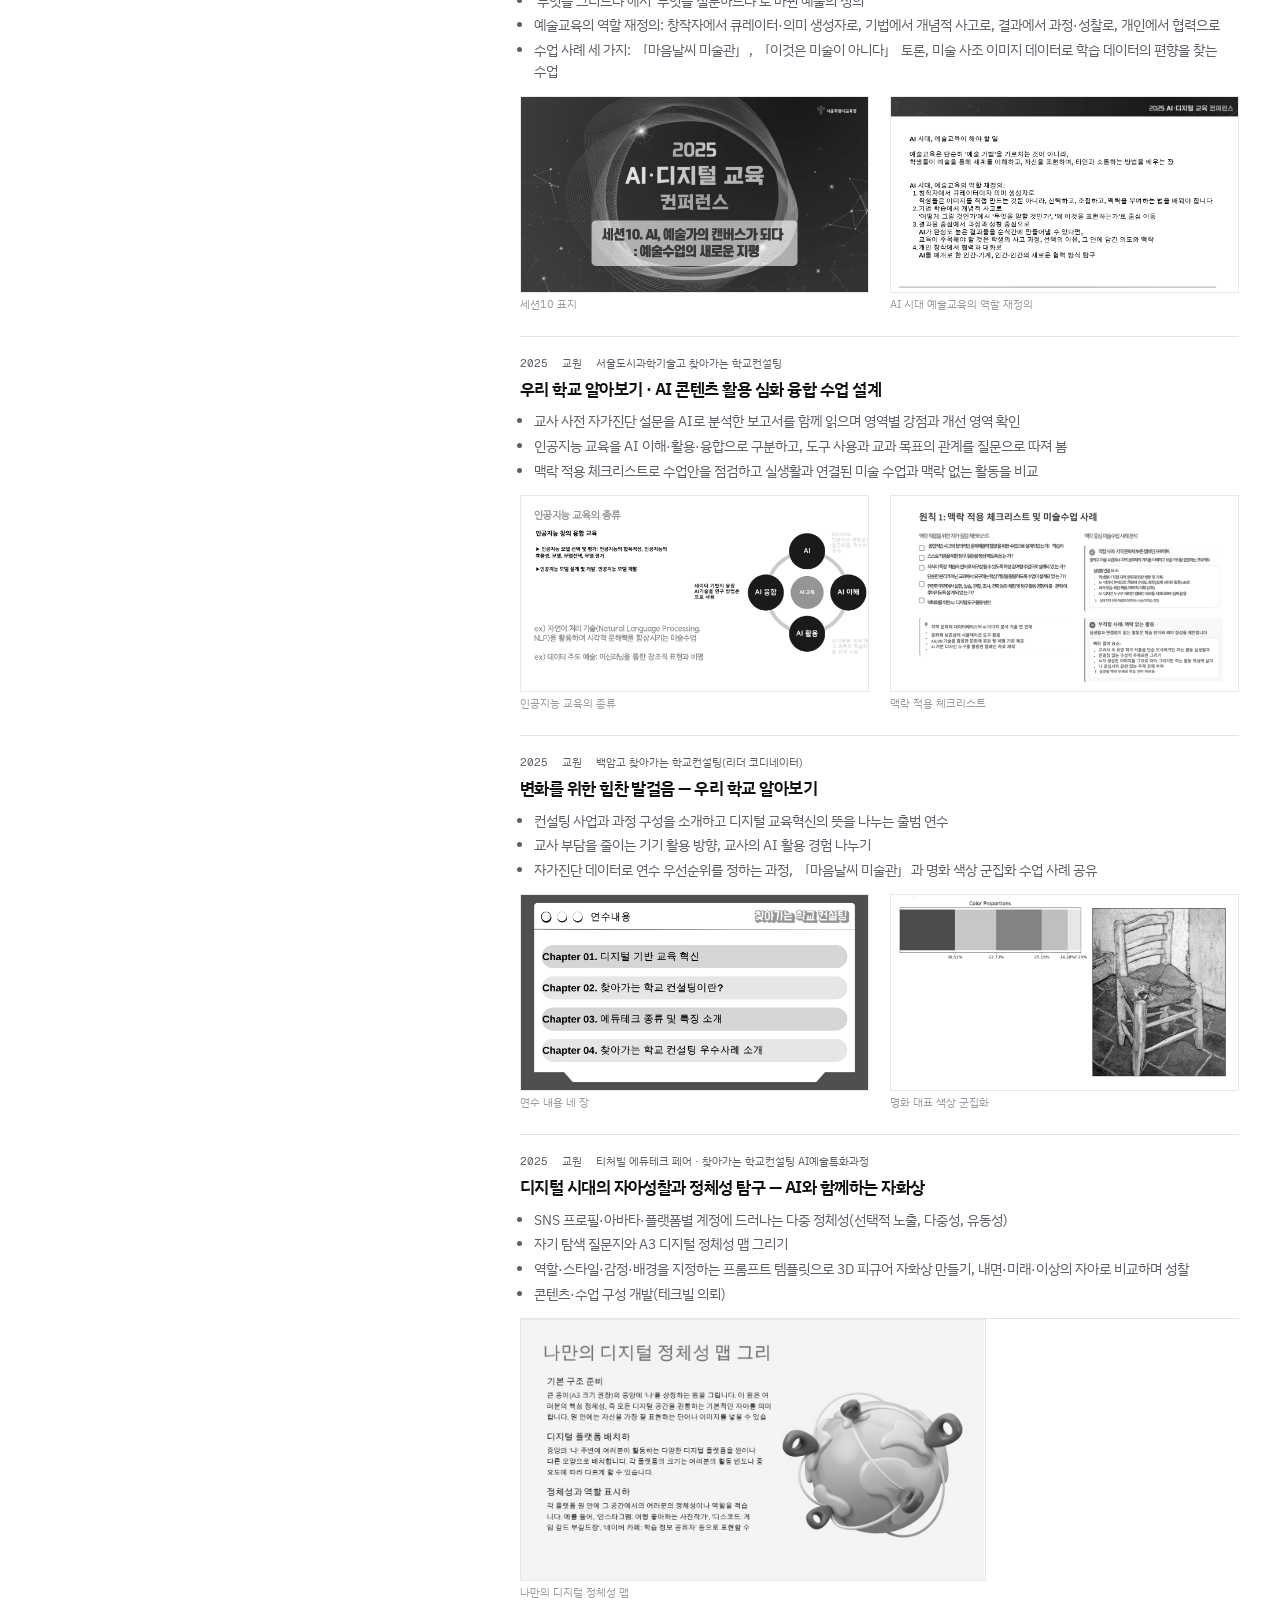
==== commit a44562c5: "목차 사이드바(1280px 이상): 구역 › 묶음 두 단계, 지금 위치를 머리줄에 「구역 / 묶음」으로 표시 - 1단계는 번호·굵은 이름·영문 이름, 2단계는 들여 쓴 세로선 위의" ====
--- a/index.html
+++ b/index.html
@@ -13,16 +13,23 @@
 <link rel="preconnect" href="https://fonts.googleapis.com">
 <link rel="preconnect" href="https://fonts.gstatic.com" crossorigin>
 <link rel="stylesheet" href="https://fonts.googleapis.com/css2?family=Geist:wght@400;500;600&family=Geist+Mono:wght@400;500&family=IBM+Plex+Sans+KR:wght@400;500;600;700&family=Noto+Serif+KR:wght@400;500;600&display=swap">
-<link rel="stylesheet" href="css/style.css?v=20261012h">
+<link rel="stylesheet" href="css/style.css?v=20261014a">
 </head>
 <body>
 
 <div class="overlay" id="overlay" hidden aria-hidden="true"><div class="grid"></div></div>
 
+<!-- 넓은 화면(1280px 이상)에서만 보이는 목차: 구역 › 묶음 두 단계 -->
+<aside class="side" id="side">
+  <a class="side-who" href="#top">황미란 <span class="label">Hwang Miran</span></a>
+  <nav class="side-nav" id="side-nav" aria-label="목차"></nav>
+</aside>
+
 <header class="top">
   <div class="wrap grid">
     <a class="who" href="#top">황미란 <span class="label">Hwang Miran</span></a>
     <nav id="nav" aria-label="구역"></nav>
+    <p class="crumb" id="crumb" aria-hidden="true"></p>
     <div class="tools">
       <button class="pill lang" id="lang-btn" type="button"></button>
       <button class="pill grid-btn" id="grid-btn" type="button" aria-pressed="false" title="12단 그리드 보기 (G)">Grid</button>
@@ -92,8 +99,8 @@
   } catch (e) {}
 })();
 </script>
-<script src="js/qr.js?v=20261012h"></script>
-<script src="js/main.js?v=20261012h"></script>
+<script src="js/qr.js?v=20261014a"></script>
+<script src="js/main.js?v=20261014a"></script>
 <script>
 /* 편집 화면 미리보기에서 ?grid=1 이면 12칸 그리드 선을 켠 채로 엽니다 */
 if (/[?&]grid=1/.test(location.search)) { var gb = document.getElementById("grid-btn"); if (gb && gb.getAttribute("aria-pressed") !== "true") gb.click(); }
--- a/css/style.css
+++ b/css/style.css
@@ -374,3 +374,50 @@
   .proj.custom .pics { grid-column: var(--pic-c); }
   .proj.custom.same-row .pics { grid-row: 1; }
 }
+
+/* ── 목차 사이드바 (1280px 이상): 구역 › 묶음 두 단계 (2026.10.14.) ──
+   1단계는 번호·굵은 이름·영문 이름, 2단계는 들여 쓴 세로선 위의 가는 글자와 개수.
+   지금 구역만 펼치고, 지금 묶음은 세로선 위에 굵은 막대로 짚습니다. */
+.side, .crumb { display: none; }
+@media (min-width: 1280px) {
+  :root { --side: clamp(232px, 17vw, 296px); }
+  body { padding-left: var(--side); }
+  .overlay { left: var(--side); }
+  .top .who, .top nav { display: none; }
+  .crumb { grid-column: 1 / span 10; align-self: center; display: flex; align-items: baseline; gap: .6em; min-width: 0; margin: 0; font: 500 var(--t-sm)/1.3 var(--f-sans); letter-spacing: -.01em; white-space: nowrap; }
+  .crumb .c1 { color: var(--ink-2); flex: none; }
+  .crumb .c2 { color: var(--ink); overflow: hidden; text-overflow: ellipsis; }
+  .crumb .c2::before { content: "/"; margin-right: .6em; color: var(--ink-3); font-weight: 400; }
+
+  .side { display: flex; flex-direction: column; position: fixed; inset: 0 auto 0 0; width: var(--side); z-index: 55; background: var(--bg); border-right: 1px solid var(--line); }
+  .side-who { flex: none; display: flex; flex-wrap: wrap; align-content: center; gap: 0 .6em; min-height: var(--head-h); padding: env(safe-area-inset-top, 0px) 20px 0 var(--margin); border-bottom: 1px solid var(--line); font-weight: 600; font-size: var(--t-sm); }
+  .side-who .label { color: var(--ink-3); }
+  .side-nav { flex: 1; overflow-y: auto; overscroll-behavior: contain; scrollbar-width: thin; padding: 20px 16px 40px var(--margin); }
+  .side ol { list-style: none; margin: 0; padding: 0; }
+
+  /* 1단계: 구역 */
+  .n1 { border-top: 1px solid var(--line); }
+  .n1:first-child { border-top-color: transparent; }
+  .n1.cur { border-top-color: var(--ink); }
+  .r1 { display: flex; align-items: flex-start; }
+  .l1 { flex: 1; min-width: 0; display: grid; grid-template-columns: 2.4em minmax(0, 1fr); padding: 10px 0 9px; color: var(--ink-2); }
+  .l1 .no { grid-row: 1 / span 2; font: var(--t-xs)/1.9 var(--f-mono); color: var(--ink-3); font-variant-numeric: tabular-nums; }
+  .l1 .t { font: 600 15px/1.35 var(--f-sans); letter-spacing: -.03em; }
+  .l1 .label { grid-column: 2; color: var(--ink-3); }
+  .l1:hover, .n1.cur .l1, .n1.cur .l1 .no { color: var(--ink); }
+  .tg { flex: none; width: 28px; height: 38px; margin-right: -6px; border: 0; padding: 0; background: none; color: var(--ink-3); cursor: pointer; font: 300 16px/1 var(--f-mono); }
+  .tg::before { content: "+"; }
+  .tg[aria-expanded="true"]::before { content: "−"; }
+  .tg:hover { color: var(--ink); }
+
+  /* 2단계: 묶음 */
+  .t2 { display: none; margin: 0 0 14px 2.4em !important; border-left: 1px solid var(--line); }
+  .n1.cur .t2, .n1.pin .t2 { display: block; }
+  .l2 { position: relative; display: flex; align-items: baseline; gap: 10px; padding: 4px 0 4px 12px; font-size: var(--t-sm); line-height: 1.45; color: var(--ink-2); }
+  .l2 .t { flex: 1; min-width: 0; white-space: nowrap; overflow: hidden; text-overflow: ellipsis; }
+  .l2 .c { flex: none; font: var(--t-xs)/1 var(--f-mono); color: var(--ink-3); font-variant-numeric: tabular-nums; }
+  .l2:hover { color: var(--ink); }
+  .l2.on { color: var(--ink); font-weight: 600; }
+  .l2.on::before { content: ""; position: absolute; left: -1px; top: 3px; bottom: 3px; width: 2px; background: var(--ink); }
+}
+@media print { body { padding-left: 0 !important; } .side, .crumb { display: none !important; } }
